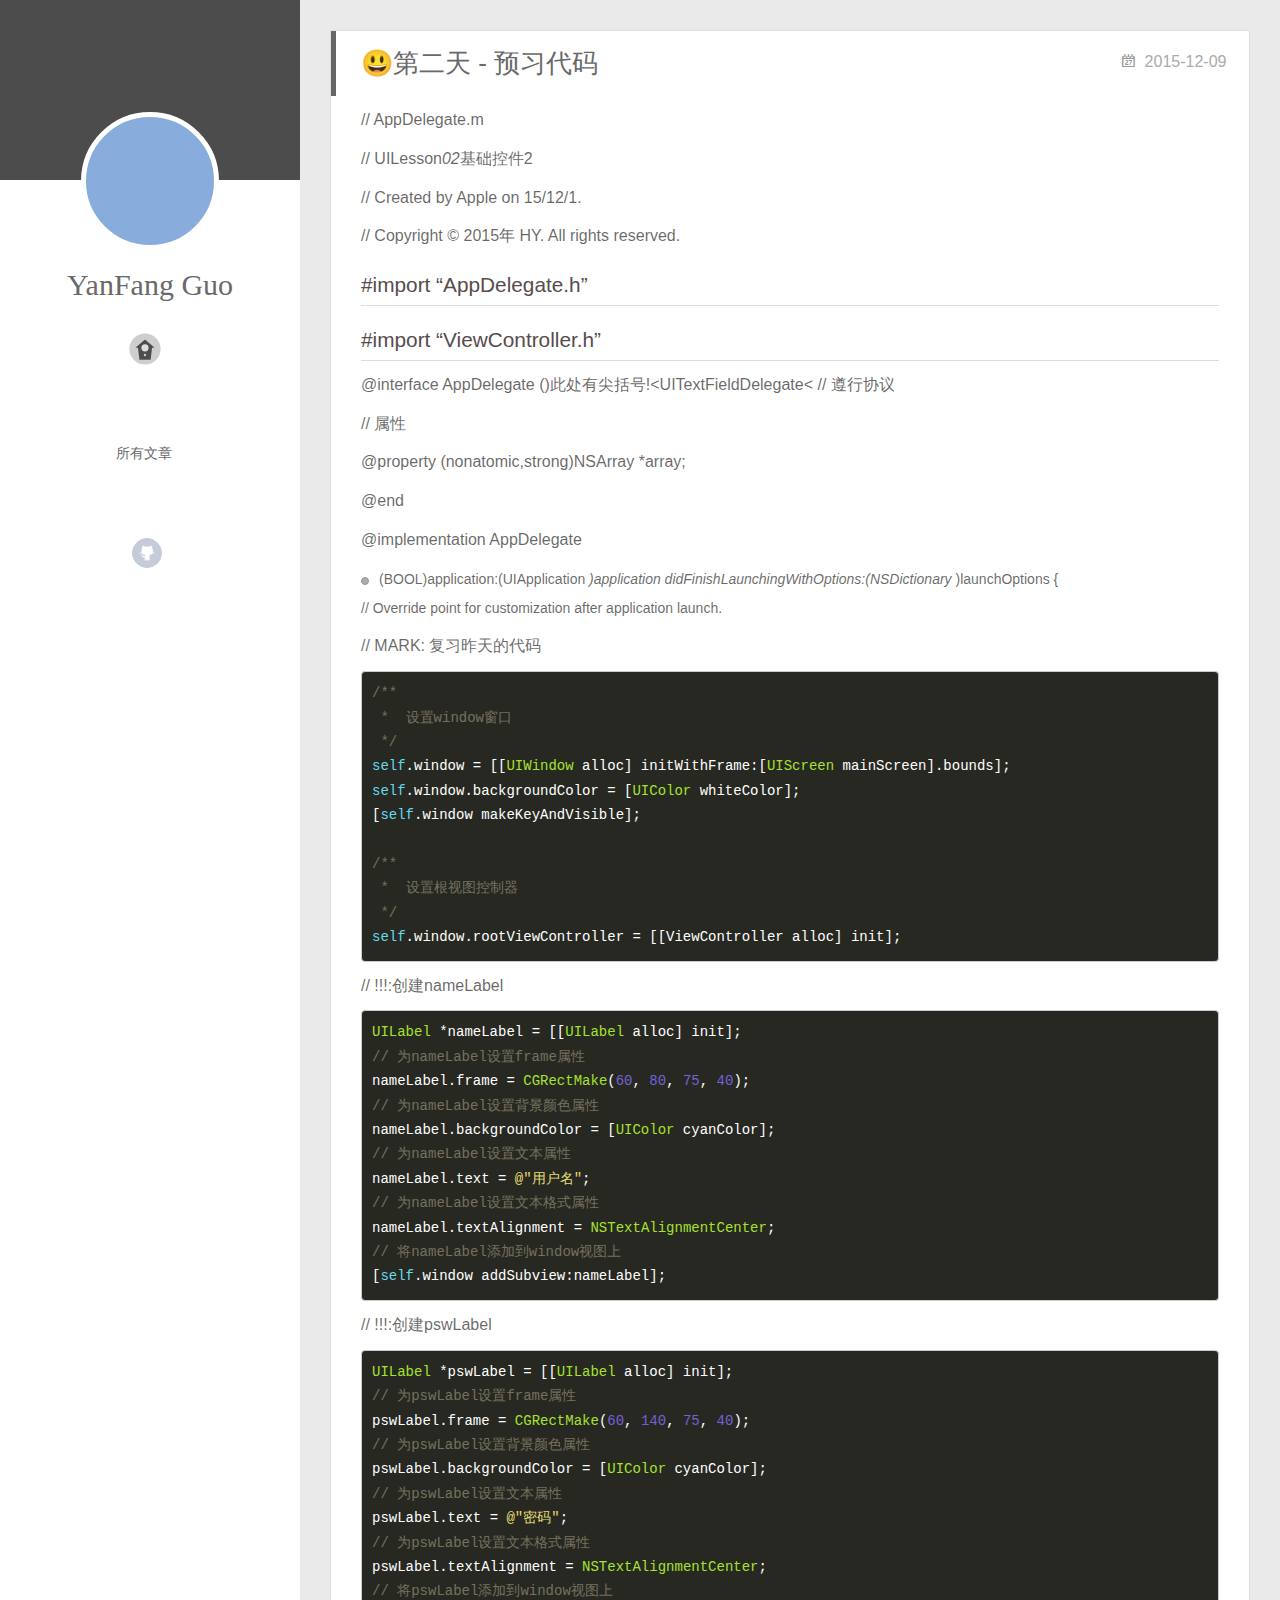
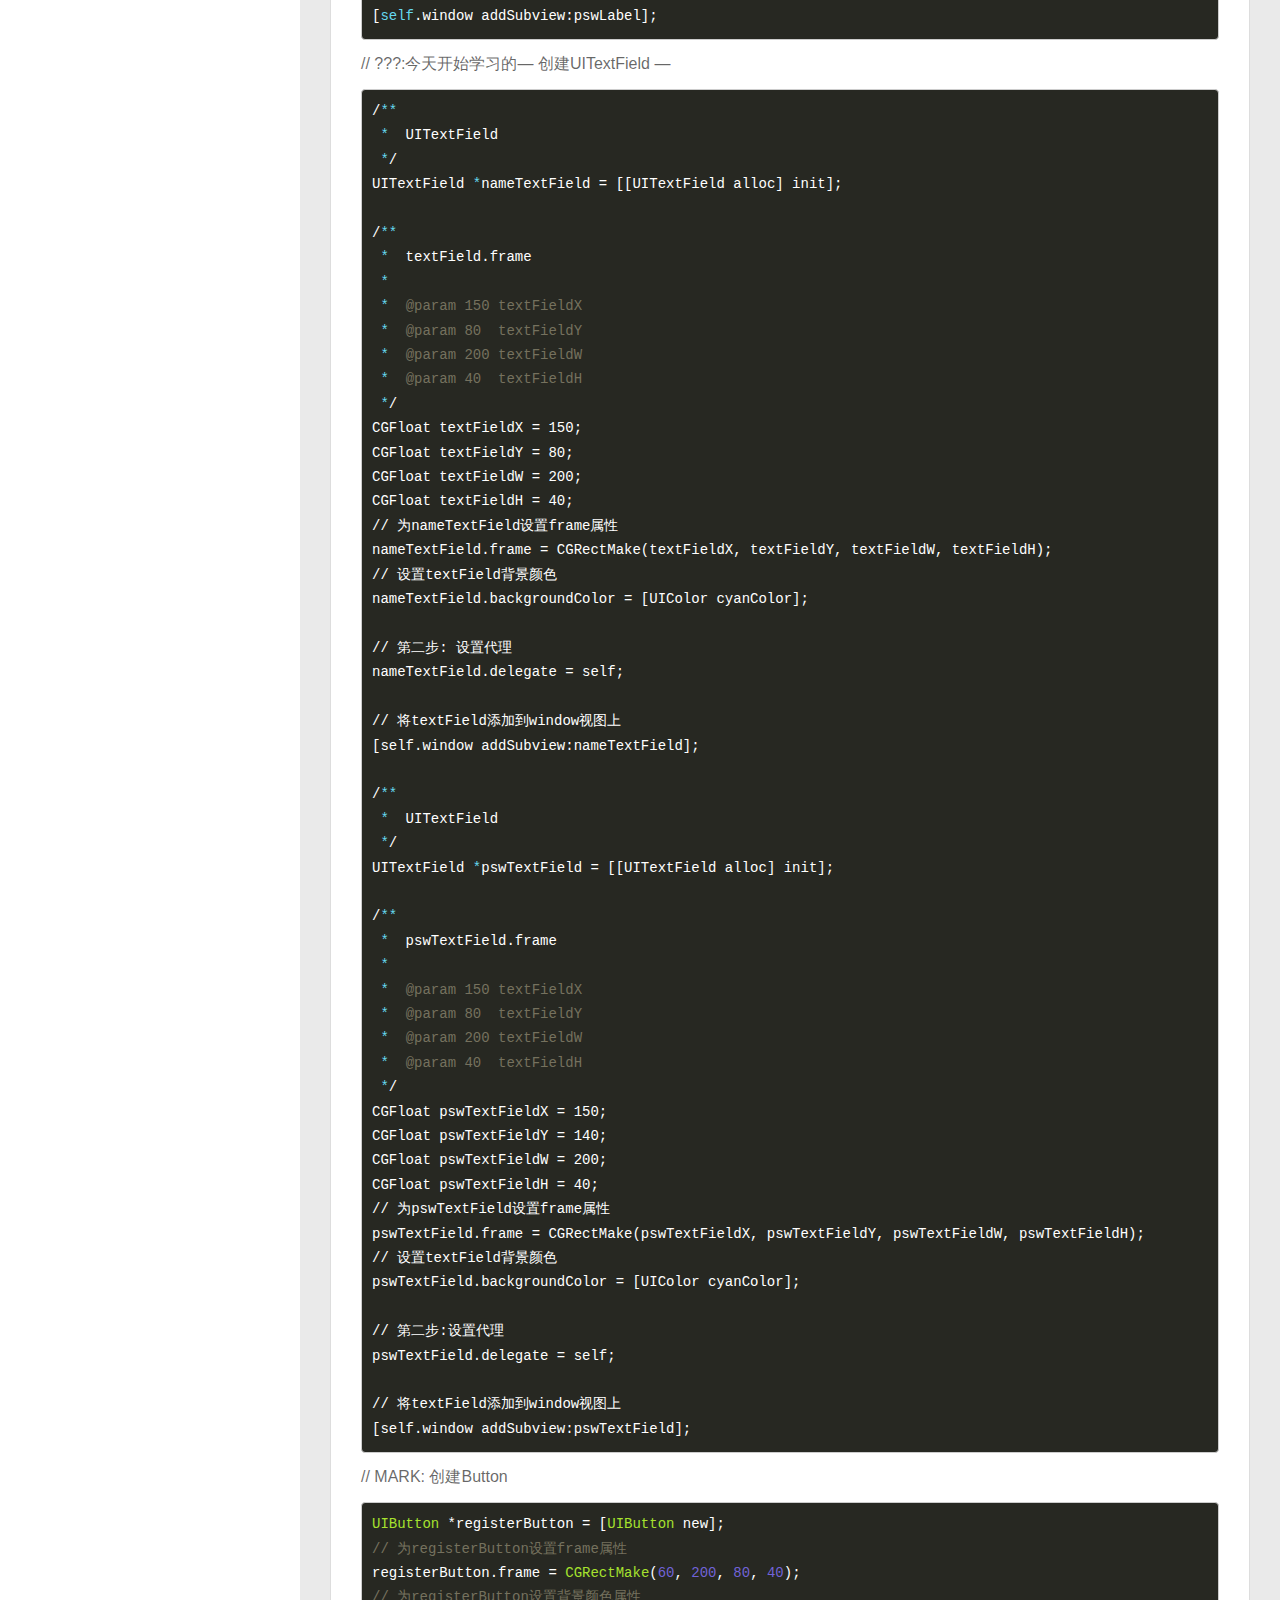
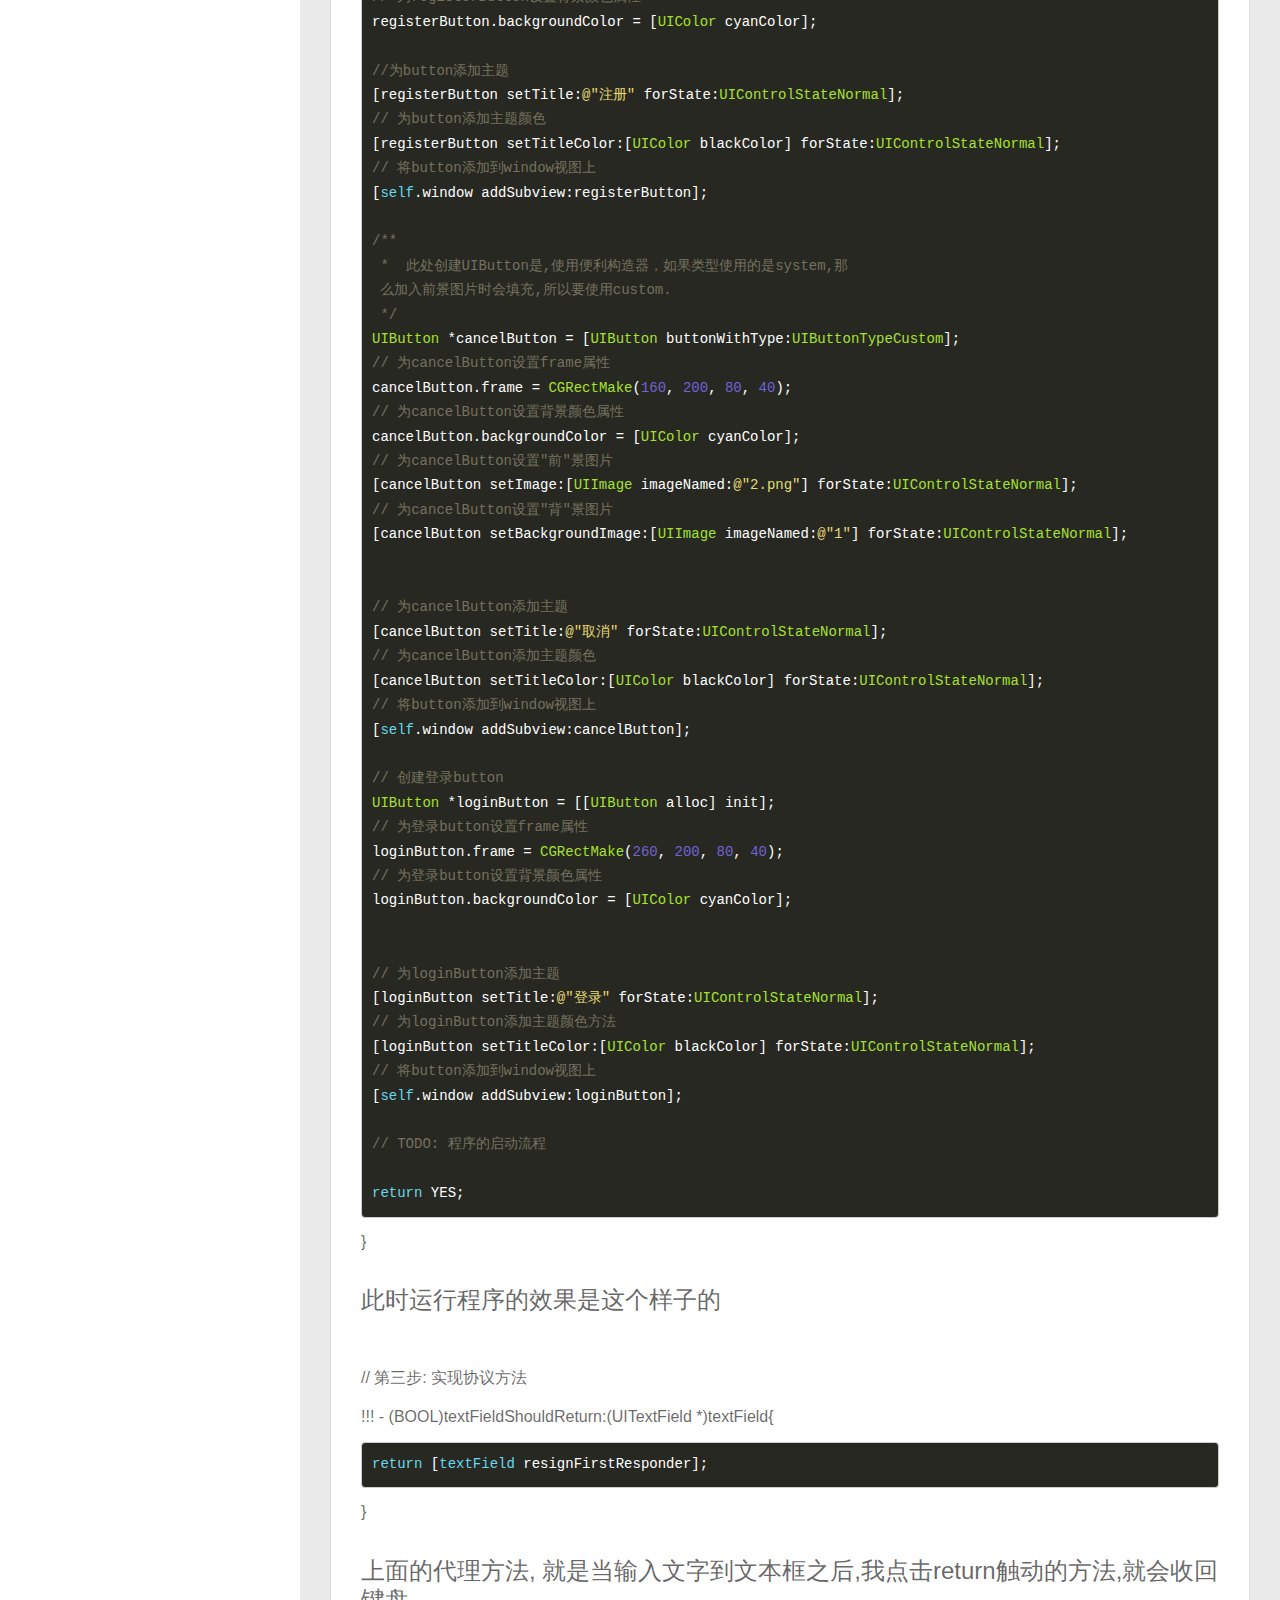
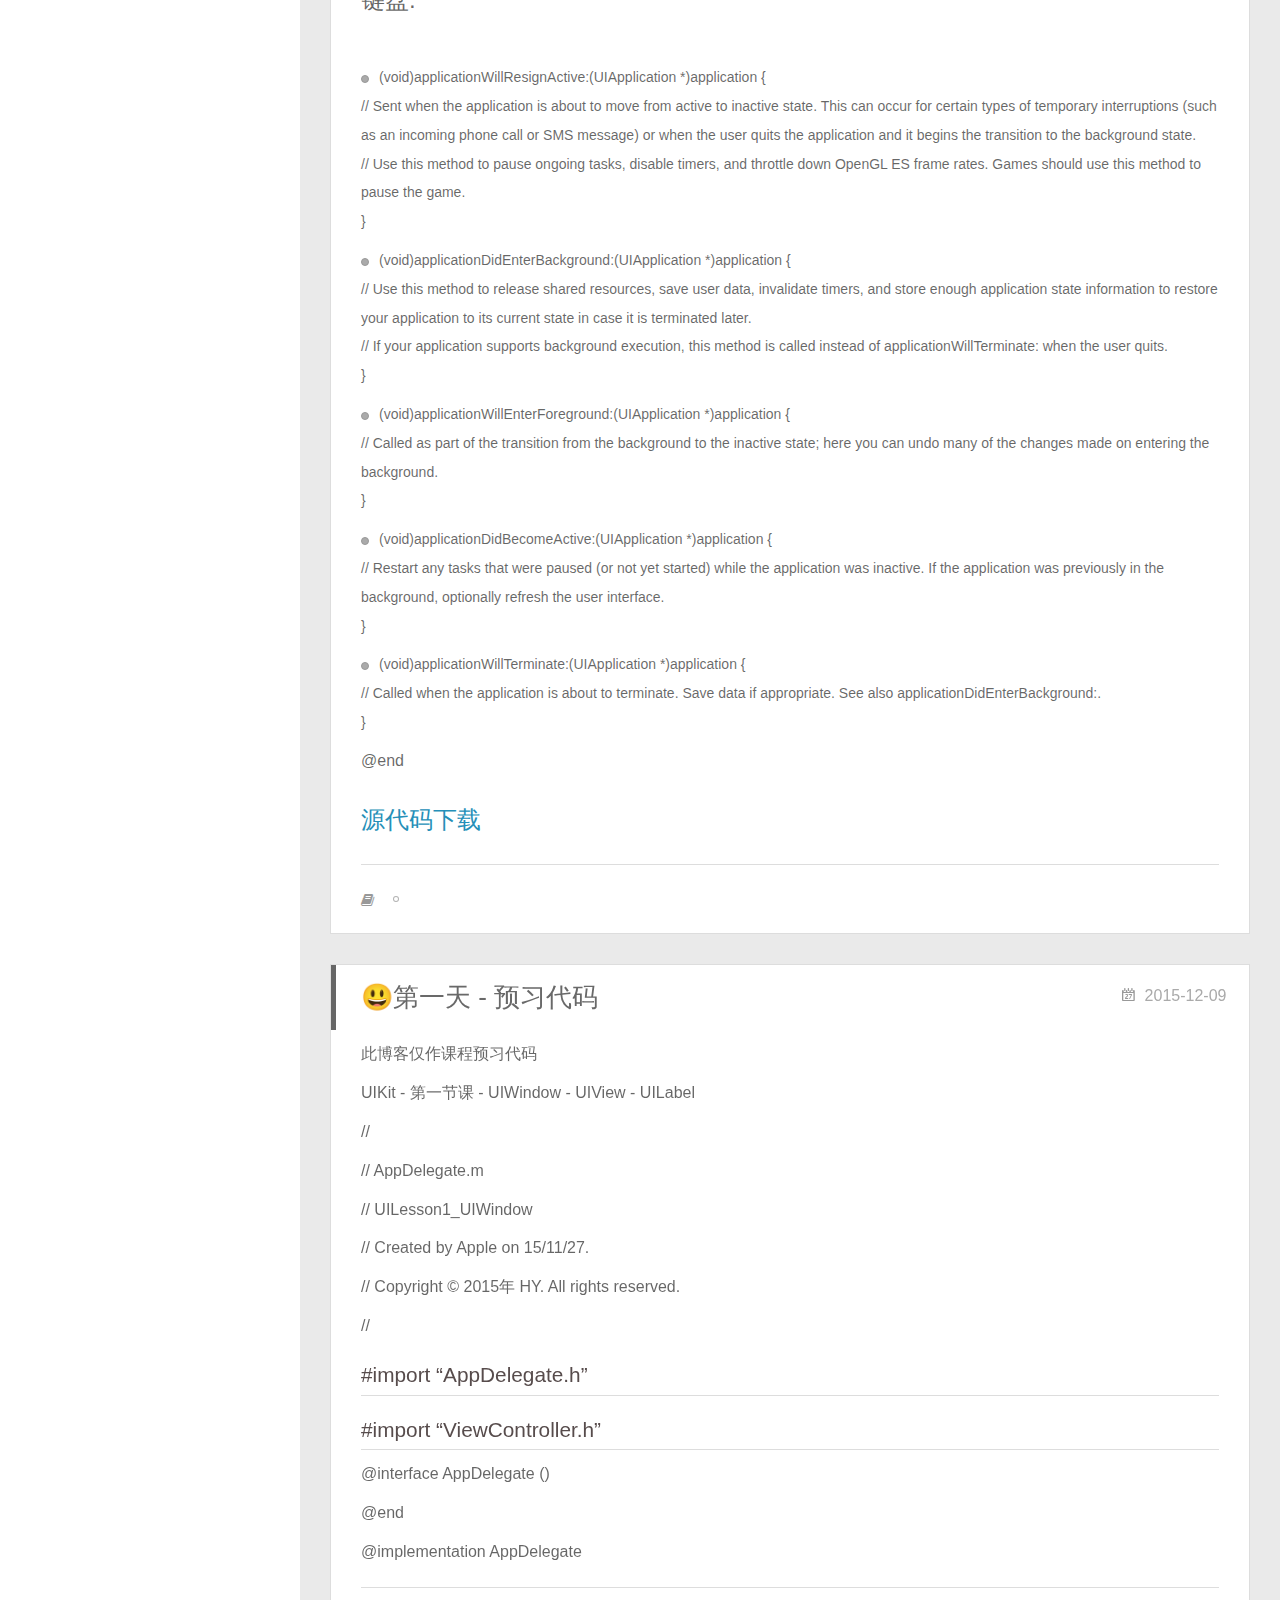
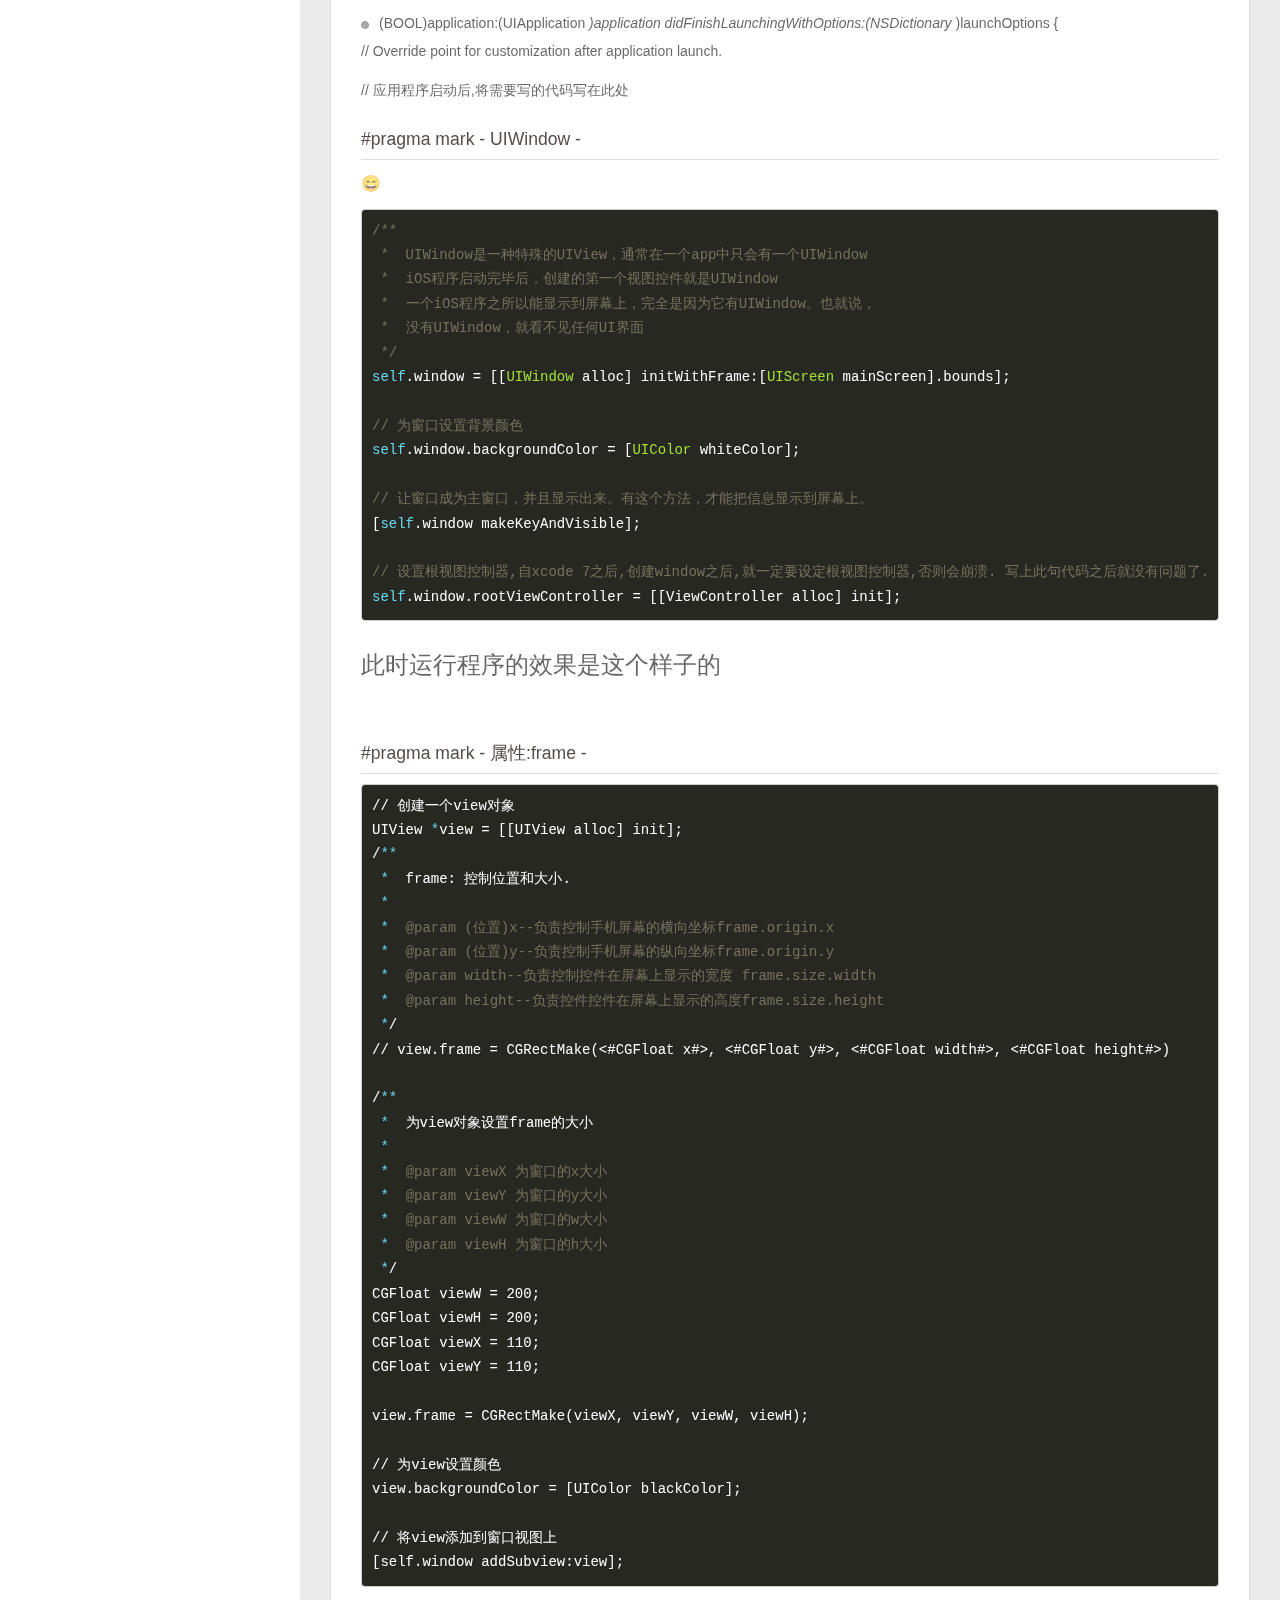
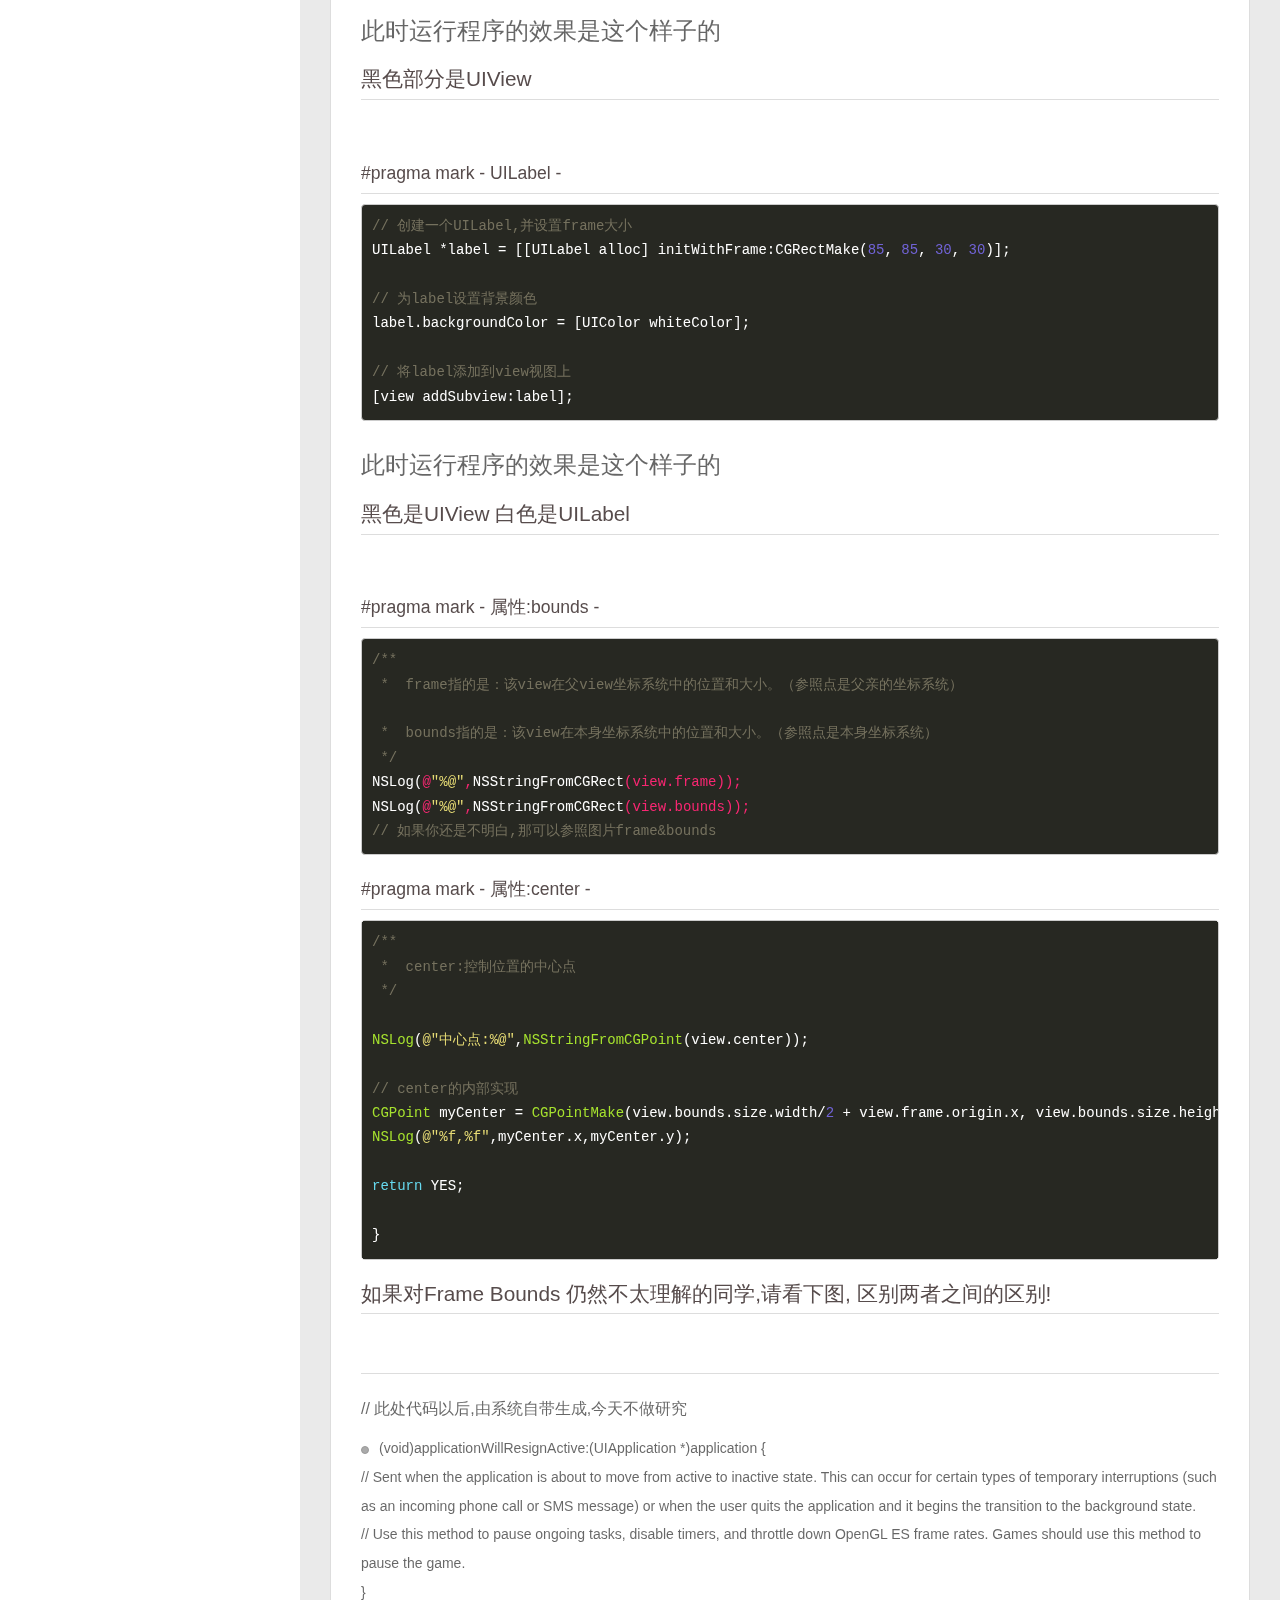
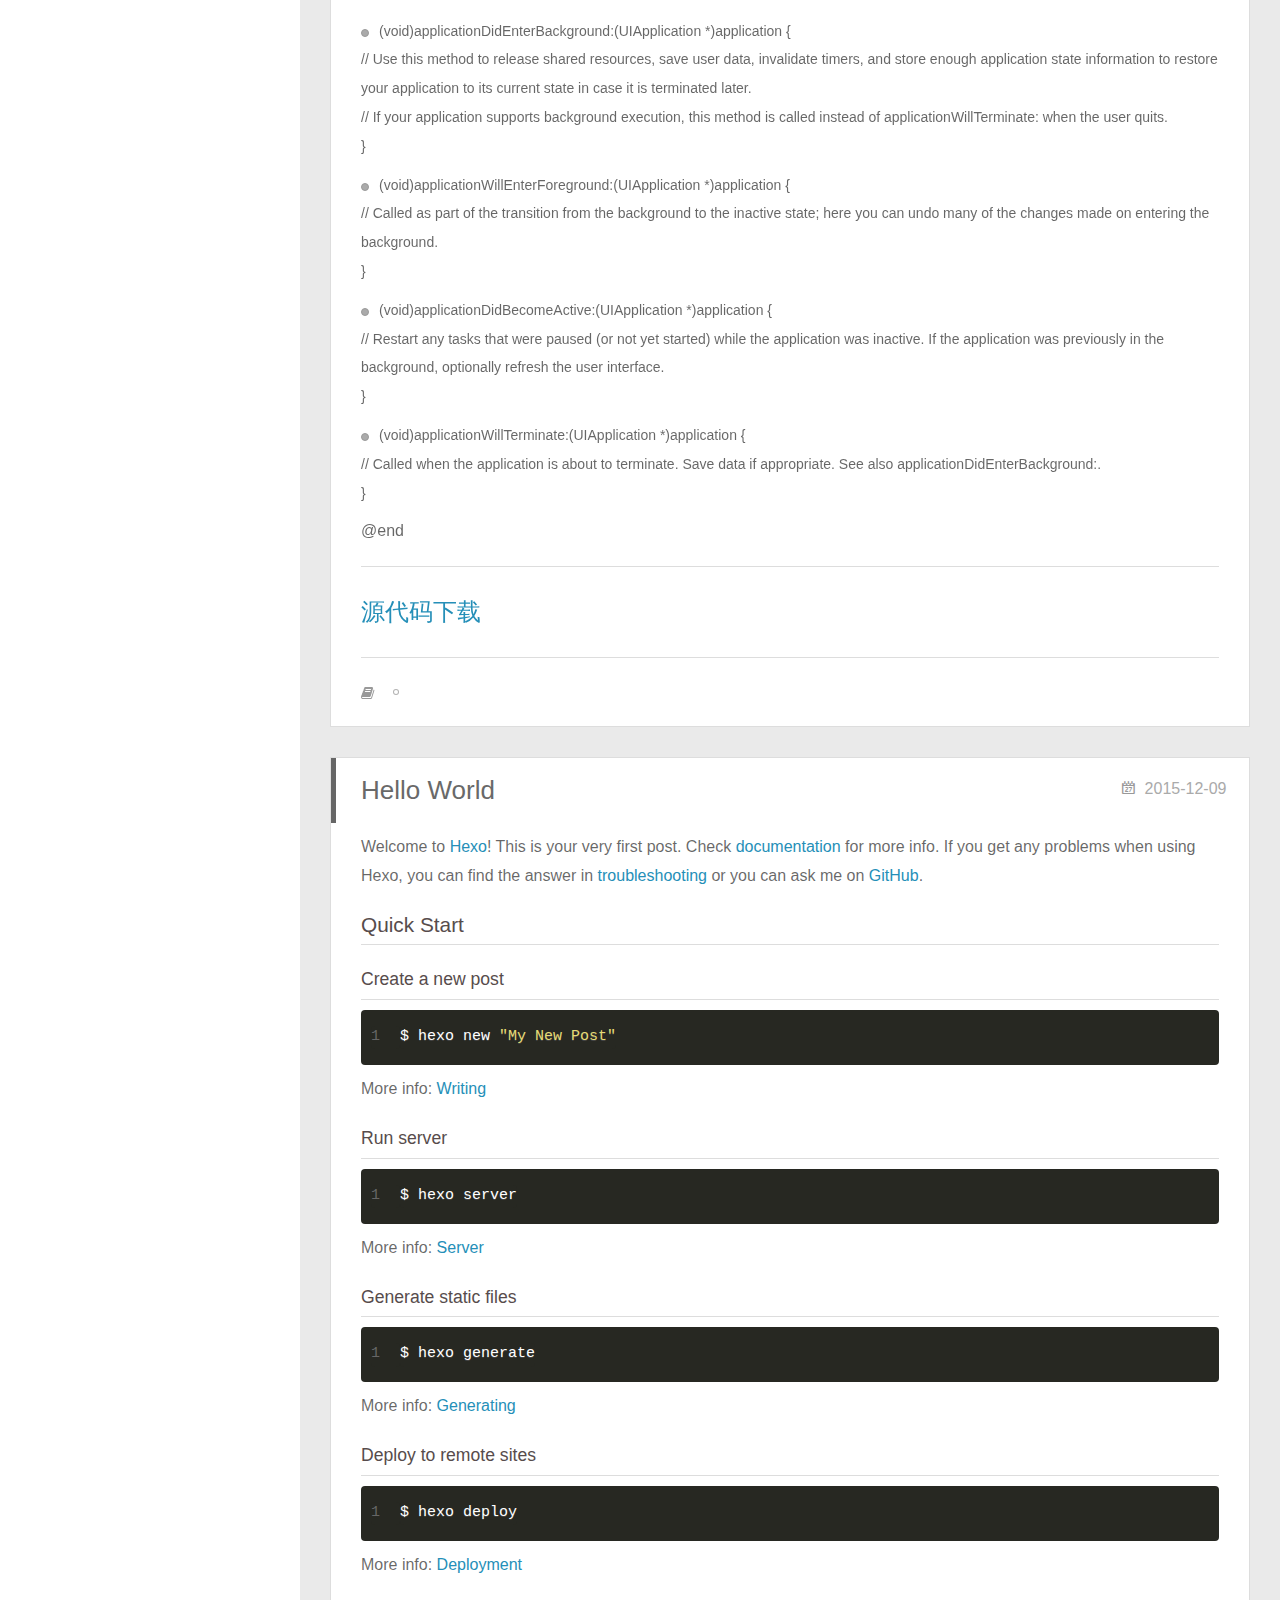
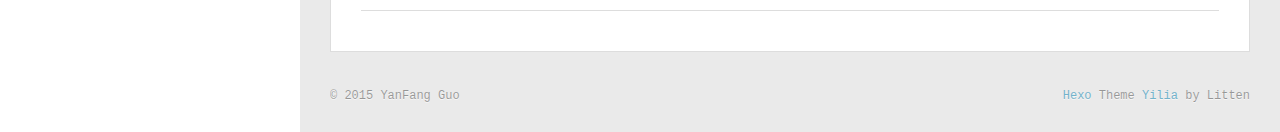
==== index.html @ f076530f "Site updated: 2015-12-09 14:45:29" ====
<!DOCTYPE html>
<html>
<head>
  <meta charset="utf-8">
  
  <title>芳芳的博客</title>
  <meta name="viewport" content="width=device-width, initial-scale=1, maximum-scale=1">
  <meta name="description">
<meta property="og:type" content="website">
<meta property="og:title" content="芳芳的博客">
<meta property="og:url" content="http://yoursite.com/index.html">
<meta property="og:site_name" content="芳芳的博客">
<meta property="og:description">
<meta name="twitter:card" content="summary">
<meta name="twitter:title" content="芳芳的博客">
<meta name="twitter:description">
  
    <link rel="alternative" href="/atom.xml" title="芳芳的博客" type="application/atom+xml">
  
  
    <link rel="icon" href="/favicon.png">
  
  <link rel="stylesheet" href="/css/style.css" type="text/css">
</head>
<body>
  <div id="container">
    <div class="left-col">
    <div class="overlay"></div>
<div class="intrude-less">
	<header id="header" class="inner">
		<a href="/" class="profilepic">
			
			<img lazy-src="http://ww2.sinaimg.cn/large/6ae34799gw1eymk0h035jj204g047wel.jpg" class="js-avatar">
			
		</a>

		<hgroup>
		  <h1 class="header-author"><a href="/">YanFang Guo</a></h1>
		</hgroup>

		

		
			<div class="switch-btn">
				<div class="icon">
					<div class="icon-ctn">
						<div class="icon-wrap icon-house" data-idx="0">
							<div class="birdhouse"></div>
							<div class="birdhouse_holes"></div>
						</div>
						<div class="icon-wrap icon-ribbon hide" data-idx="1">
							<div class="ribbon"></div>
						</div>
						
						<div class="icon-wrap icon-link hide" data-idx="2">
							<div class="loopback_l"></div>
							<div class="loopback_r"></div>
						</div>
						
						
						<div class="icon-wrap icon-me hide" data-idx="3">
							<div class="user"></div>
							<div class="shoulder"></div>
						</div>
						
					</div>
					
				</div>
				<div class="tips-box hide">
					<div class="tips-arrow"></div>
					<ul class="tips-inner">
						<li>菜单</li>
						<li>标签</li>
						
						<li>友情链接</li>
						
						
						<li>关于我</li>
						
					</ul>
				</div>
			</div>
		

		<div class="switch-area">
			<div class="switch-wrap">
				<section class="switch-part switch-part1">
					<nav class="header-menu">
						<ul>
						
							<li><a href="/archives">所有文章</a></li>
				        
						</ul>
					</nav>
					<nav class="header-nav">
						<div class="social">
							
								<a class="github" target="_blank" href="http://www.github.com" title="github">github</a>
					        
						</div>
					</nav>
				</section>
				
				
				<section class="switch-part switch-part2">
					<div class="widget tagcloud" id="js-tagcloud">
						
					</div>
				</section>
				
				
				
				<section class="switch-part switch-part3">
					<div id="js-friends">
					
			        </div>
				</section>
				

				
				
				<section class="switch-part switch-part4">
				
					<div id="js-aboutme">高瞻远瞩,脚踏实地.</div>
				</section>
				
			</div>
		</div>
	</header>				
</div>
    </div>
    <div class="mid-col">
      <nav id="mobile-nav">
  	<div class="overlay">
  		<div class="slider-trigger"></div>
  		<h1 class="header-author js-mobile-header hide">YanFang Guo</h1>
  	</div>
	<div class="intrude-less">
		<header id="header" class="inner">
			<div class="profilepic">
				<img lazy-src="http://ww2.sinaimg.cn/large/6ae34799gw1eymk0h035jj204g047wel.jpg" class="js-avatar">
			</div>
			<hgroup>
			  <h1 class="header-author">YanFang Guo</h1>
			</hgroup>
			
			<nav class="header-menu">
				<ul>
				
					<li><a href="/archives">所有文章</a></li>
		        
		        <div class="clearfix"></div>
				</ul>
			</nav>
			<nav class="header-nav">
				<div class="social">
					
						<a class="github" target="_blank" href="http://www.github.com" title="github">github</a>
			        
				</div>
			</nav>
		</header>				
	</div>
</nav>
      <div class="body-wrap">
  
    <article id="post-UILesson2" class="article article-type-post" itemscope itemprop="blogPost">
  
    <div class="article-meta">
      <a href="/2015/12/09/UILesson2/" class="article-date">
  	<time datetime="2015-12-09T01:58:31.000Z" itemprop="datePublished">2015-12-09</time>
</a>
    </div>
  
  <div class="article-inner">
    
      <input type="hidden" class="isFancy" />
    
    
      <header class="article-header">
        
  
    <h1 itemprop="name">
      <a class="article-title" href="/2015/12/09/UILesson2/">😃第二天 - 预习代码</a>
    </h1>
  

      </header>
      
    
    <div class="article-entry" itemprop="articleBody">
      
        <p>//  AppDelegate.m</p>
<p>//  UILesson<em>02</em>基础控件2</p>
<p>//  Created by Apple on 15/12/1.</p>
<p>//  Copyright © 2015年 HY. All rights reserved.</p>
<h2 id="#import_“AppDelegate-h”">#import “AppDelegate.h”</h2><h2 id="#import_“ViewController-h”">#import “ViewController.h”</h2><p>@interface AppDelegate ()此处有尖括号!&lt;UITextFieldDelegate&lt; // 遵行协议</p>
<p>// 属性</p>
<p>@property (nonatomic,strong)NSArray *array;</p>
<p>@end</p>
<p>@implementation AppDelegate</p>
<ul>
<li>(BOOL)application:(UIApplication <em>)application didFinishLaunchingWithOptions:(NSDictionary </em>)launchOptions {<br>  // Override point for customization after application launch.</li>
</ul>
<p>// MARK: 复习昨天的代码</p>
<pre><code><span class="comment">/**
 *  设置window窗口
 */</span>
<span class="keyword">self</span><span class="variable">.window</span> = [[<span class="built_in">UIWindow</span> alloc] initWithFrame:[<span class="built_in">UIScreen</span> mainScreen]<span class="variable">.bounds</span>];
<span class="keyword">self</span><span class="variable">.window</span><span class="variable">.backgroundColor</span> = [<span class="built_in">UIColor</span> whiteColor];
[<span class="keyword">self</span><span class="variable">.window</span> makeKeyAndVisible];

<span class="comment">/**
 *  设置根视图控制器
 */</span>
<span class="keyword">self</span><span class="variable">.window</span><span class="variable">.rootViewController</span> = [[ViewController alloc] init];
</code></pre><p>// !!!:创建nameLabel</p>
<pre><code><span class="built_in">UILabel</span> *nameLabel = [[<span class="built_in">UILabel</span> alloc] init];
<span class="comment">// 为nameLabel设置frame属性</span>
nameLabel<span class="variable">.frame</span> = <span class="built_in">CGRectMake</span>(<span class="number">60</span>, <span class="number">80</span>, <span class="number">75</span>, <span class="number">40</span>);
<span class="comment">// 为nameLabel设置背景颜色属性</span>
nameLabel<span class="variable">.backgroundColor</span> = [<span class="built_in">UIColor</span> cyanColor];
<span class="comment">// 为nameLabel设置文本属性</span>
nameLabel<span class="variable">.text</span> = <span class="string">@"用户名"</span>;
<span class="comment">// 为nameLabel设置文本格式属性</span>
nameLabel<span class="variable">.textAlignment</span> = <span class="built_in">NSTextAlignmentCenter</span>;
<span class="comment">// 将nameLabel添加到window视图上</span>
[<span class="keyword">self</span><span class="variable">.window</span> addSubview:nameLabel];
</code></pre><p>// !!!:创建pswLabel</p>
<pre><code><span class="built_in">UILabel</span> *pswLabel = [[<span class="built_in">UILabel</span> alloc] init];
<span class="comment">// 为pswLabel设置frame属性</span>
pswLabel<span class="variable">.frame</span> = <span class="built_in">CGRectMake</span>(<span class="number">60</span>, <span class="number">140</span>, <span class="number">75</span>, <span class="number">40</span>);
<span class="comment">// 为pswLabel设置背景颜色属性</span>
pswLabel<span class="variable">.backgroundColor</span> = [<span class="built_in">UIColor</span> cyanColor];
<span class="comment">// 为pswLabel设置文本属性</span>
pswLabel<span class="variable">.text</span> = <span class="string">@"密码"</span>;
<span class="comment">// 为pswLabel设置文本格式属性</span>
pswLabel<span class="variable">.textAlignment</span> = <span class="built_in">NSTextAlignmentCenter</span>;
<span class="comment">// 将pswLabel添加到window视图上</span>
[<span class="keyword">self</span><span class="variable">.window</span> addSubview:pswLabel];
</code></pre><p>// ???:今天开始学习的— 创建UITextField —</p>
<pre><code>/<span class="keyword">*</span><span class="keyword">*</span>
 <span class="keyword">*</span>  UITextField
 <span class="keyword">*</span>/
UITextField <span class="keyword">*</span>nameTextField = [[UITextField alloc] init];

/<span class="keyword">*</span><span class="keyword">*</span>
 <span class="keyword">*</span>  textField.frame
 <span class="keyword">*</span>
 <span class="keyword">*</span>  <span class="comment">@param 150 textFieldX</span>
 <span class="keyword">*</span>  <span class="comment">@param 80  textFieldY</span>
 <span class="keyword">*</span>  <span class="comment">@param 200 textFieldW</span>
 <span class="keyword">*</span>  <span class="comment">@param 40  textFieldH</span>
 <span class="keyword">*</span>/
CGFloat textFieldX = 150;
CGFloat textFieldY = 80;
CGFloat textFieldW = 200;
CGFloat textFieldH = 40;
// 为nameTextField设置frame属性
nameTextField.frame = CGRectMake(textFieldX, textFieldY, textFieldW, textFieldH);
// 设置textField背景颜色
nameTextField.backgroundColor = [UIColor cyanColor];

// 第二步: 设置代理
nameTextField.delegate = self;

// 将textField添加到window视图上
[self.window addSubview:nameTextField];

/<span class="keyword">*</span><span class="keyword">*</span>
 <span class="keyword">*</span>  UITextField
 <span class="keyword">*</span>/
UITextField <span class="keyword">*</span>pswTextField = [[UITextField alloc] init];

/<span class="keyword">*</span><span class="keyword">*</span>
 <span class="keyword">*</span>  pswTextField.frame
 <span class="keyword">*</span>
 <span class="keyword">*</span>  <span class="comment">@param 150 textFieldX</span>
 <span class="keyword">*</span>  <span class="comment">@param 80  textFieldY</span>
 <span class="keyword">*</span>  <span class="comment">@param 200 textFieldW</span>
 <span class="keyword">*</span>  <span class="comment">@param 40  textFieldH</span>
 <span class="keyword">*</span>/
CGFloat pswTextFieldX = 150;
CGFloat pswTextFieldY = 140;
CGFloat pswTextFieldW = 200;
CGFloat pswTextFieldH = 40;
// 为pswTextField设置frame属性
pswTextField.frame = CGRectMake(pswTextFieldX, pswTextFieldY, pswTextFieldW, pswTextFieldH);
// 设置textField背景颜色
pswTextField.backgroundColor = [UIColor cyanColor];

// 第二步:设置代理
pswTextField.delegate = self;

// 将textField添加到window视图上
[self.window addSubview:pswTextField];
</code></pre><p>// MARK: 创建Button</p>
<pre><code><span class="built_in">UIButton</span> *registerButton = [<span class="built_in">UIButton</span> new];
<span class="comment">// 为registerButton设置frame属性</span>
registerButton<span class="variable">.frame</span> = <span class="built_in">CGRectMake</span>(<span class="number">60</span>, <span class="number">200</span>, <span class="number">80</span>, <span class="number">40</span>);
<span class="comment">// 为registerButton设置背景颜色属性</span>
registerButton<span class="variable">.backgroundColor</span> = [<span class="built_in">UIColor</span> cyanColor];

<span class="comment">//为button添加主题</span>
[registerButton setTitle:<span class="string">@"注册"</span> forState:<span class="built_in">UIControlStateNormal</span>];
<span class="comment">// 为button添加主题颜色</span>
[registerButton setTitleColor:[<span class="built_in">UIColor</span> blackColor] forState:<span class="built_in">UIControlStateNormal</span>];
<span class="comment">// 将button添加到window视图上</span>
[<span class="keyword">self</span><span class="variable">.window</span> addSubview:registerButton];

<span class="comment">/**
 *  此处创建UIButton是,使用便利构造器，如果类型使用的是system,那
 么加入前景图片时会填充,所以要使用custom.
 */</span>
<span class="built_in">UIButton</span> *cancelButton = [<span class="built_in">UIButton</span> buttonWithType:<span class="built_in">UIButtonTypeCustom</span>];
<span class="comment">// 为cancelButton设置frame属性</span>
cancelButton<span class="variable">.frame</span> = <span class="built_in">CGRectMake</span>(<span class="number">160</span>, <span class="number">200</span>, <span class="number">80</span>, <span class="number">40</span>);
<span class="comment">// 为cancelButton设置背景颜色属性</span>
cancelButton<span class="variable">.backgroundColor</span> = [<span class="built_in">UIColor</span> cyanColor];
<span class="comment">// 为cancelButton设置"前"景图片</span>
[cancelButton setImage:[<span class="built_in">UIImage</span> imageNamed:<span class="string">@"2.png"</span>] forState:<span class="built_in">UIControlStateNormal</span>];
<span class="comment">// 为cancelButton设置"背"景图片</span>
[cancelButton setBackgroundImage:[<span class="built_in">UIImage</span> imageNamed:<span class="string">@"1"</span>] forState:<span class="built_in">UIControlStateNormal</span>];


<span class="comment">// 为cancelButton添加主题</span>
[cancelButton setTitle:<span class="string">@"取消"</span> forState:<span class="built_in">UIControlStateNormal</span>];
<span class="comment">// 为cancelButton添加主题颜色</span>
[cancelButton setTitleColor:[<span class="built_in">UIColor</span> blackColor] forState:<span class="built_in">UIControlStateNormal</span>];
<span class="comment">// 将button添加到window视图上</span>
[<span class="keyword">self</span><span class="variable">.window</span> addSubview:cancelButton];

<span class="comment">// 创建登录button</span>
<span class="built_in">UIButton</span> *loginButton = [[<span class="built_in">UIButton</span> alloc] init];
<span class="comment">// 为登录button设置frame属性</span>
loginButton<span class="variable">.frame</span> = <span class="built_in">CGRectMake</span>(<span class="number">260</span>, <span class="number">200</span>, <span class="number">80</span>, <span class="number">40</span>);
<span class="comment">// 为登录button设置背景颜色属性</span>
loginButton<span class="variable">.backgroundColor</span> = [<span class="built_in">UIColor</span> cyanColor];


<span class="comment">// 为loginButton添加主题</span>
[loginButton setTitle:<span class="string">@"登录"</span> forState:<span class="built_in">UIControlStateNormal</span>];
<span class="comment">// 为loginButton添加主题颜色方法</span>
[loginButton setTitleColor:[<span class="built_in">UIColor</span> blackColor] forState:<span class="built_in">UIControlStateNormal</span>];
<span class="comment">// 将button添加到window视图上</span>
[<span class="keyword">self</span><span class="variable">.window</span> addSubview:loginButton];

<span class="comment">// <span class="doctag">TODO:</span> 程序的启动流程</span>

<span class="keyword">return</span> <span class="literal">YES</span>;
</code></pre><p>}</p>
<h1 id="此时运行程序的效果是这个样子的">此时运行程序的效果是这个样子的</h1><p><img src="http://pfile.cn/kagktz" alt=""></p>
<p>// 第三步: 实现协议方法</p>
<p>!!! - (BOOL)textFieldShouldReturn:(UITextField *)textField{</p>
<pre><code><span class="keyword">return</span> [<span class="keyword">textField</span> resignFirstResponder];
</code></pre><p>}</p>
<h1 id="上面的代理方法,_就是当输入文字到文本框之后,我点击return触动的方法,就会收回键盘-">上面的代理方法, 就是当输入文字到文本框之后,我点击return触动的方法,就会收回键盘.</h1><p><img src="http://pfile.cn/5lj90t" alt=""></p>
<ul>
<li><p>(void)applicationWillResignActive:(UIApplication *)application {<br>  // Sent when the application is about to move from active to inactive state. This can occur for certain types of temporary interruptions (such as an incoming phone call or SMS message) or when the user quits the application and it begins the transition to the background state.<br>  // Use this method to pause ongoing tasks, disable timers, and throttle down OpenGL ES frame rates. Games should use this method to pause the game.<br>}</p>
</li>
<li><p>(void)applicationDidEnterBackground:(UIApplication *)application {<br>  // Use this method to release shared resources, save user data, invalidate timers, and store enough application state information to restore your application to its current state in case it is terminated later.<br>  // If your application supports background execution, this method is called instead of applicationWillTerminate: when the user quits.<br>}</p>
</li>
<li><p>(void)applicationWillEnterForeground:(UIApplication *)application {<br>  // Called as part of the transition from the background to the inactive state; here you can undo many of the changes made on entering the background.<br>}</p>
</li>
<li><p>(void)applicationDidBecomeActive:(UIApplication *)application {<br>  // Restart any tasks that were paused (or not yet started) while the application was inactive. If the application was previously in the background, optionally refresh the user interface.<br>}</p>
</li>
<li><p>(void)applicationWillTerminate:(UIApplication *)application {<br>  // Called when the application is about to terminate. Save data if appropriate. See also applicationDidEnterBackground:.<br>}</p>
</li>
</ul>
<p>@end</p>
<h1 id="源代码下载"><a href="/../sourceFile/Demo2/UILesson2.zip">源代码下载</a></h1>
      
    </div>
    
    <div class="article-info article-info-index">
      
      
      
	<div class="article-category tagcloud">
	<a class="article-category-link" href="/categories/［UILesson2］/">［UILesson2］</a>
	</div>


      
      <div class="clearfix"></div>
    </div>
    
  </div>
  
</article>







  
    <article id="post-UILesson1" class="article article-type-post" itemscope itemprop="blogPost">
  
    <div class="article-meta">
      <a href="/2015/12/09/UILesson1/" class="article-date">
  	<time datetime="2015-12-09T01:58:31.000Z" itemprop="datePublished">2015-12-09</time>
</a>
    </div>
  
  <div class="article-inner">
    
      <input type="hidden" class="isFancy" />
    
    
      <header class="article-header">
        
  
    <h1 itemprop="name">
      <a class="article-title" href="/2015/12/09/UILesson1/">😃第一天 - 预习代码</a>
    </h1>
  

      </header>
      
    
    <div class="article-entry" itemprop="articleBody">
      
        <p>此博客仅作课程预习代码</p>
<p>UIKit - 第一节课 - UIWindow - UIView - UILabel</p>
<p>//</p>
<p>//  AppDelegate.m</p>
<p>//  UILesson1_UIWindow</p>
<p>//  Created by Apple on 15/11/27.</p>
<p>//  Copyright © 2015年 HY. All rights reserved.</p>
<p>//</p>
<h2 id="#import_“AppDelegate-h”">#import “AppDelegate.h”</h2><h2 id="#import_“ViewController-h”">#import “ViewController.h”</h2><p>@interface AppDelegate ()</p>
<p>@end</p>
<p>@implementation AppDelegate</p>
<hr>
<ul>
<li><p>(BOOL)application:(UIApplication <em>)application didFinishLaunchingWithOptions:(NSDictionary </em>)launchOptions {<br>  // Override point for customization after application launch.</p>
<p>  // 应用程序启动后,将需要写的代码写在此处</p>
</li>
</ul>
<h3 id="#pragma_mark_-_UIWindow_-">#pragma mark - UIWindow -</h3><p>😄</p>
<pre><code><span class="comment">/**
 *  UIWindow是一种特殊的UIView，通常在一个app中只会有一个UIWindow
 *  iOS程序启动完毕后，创建的第一个视图控件就是UIWindow
 *  一个iOS程序之所以能显示到屏幕上，完全是因为它有UIWindow。也就说，
 *  没有UIWindow，就看不见任何UI界面
 */</span>
<span class="keyword">self</span><span class="variable">.window</span> = [[<span class="built_in">UIWindow</span> alloc] initWithFrame:[<span class="built_in">UIScreen</span> mainScreen]<span class="variable">.bounds</span>];

<span class="comment">// 为窗口设置背景颜色</span>
<span class="keyword">self</span><span class="variable">.window</span><span class="variable">.backgroundColor</span> = [<span class="built_in">UIColor</span> whiteColor];

<span class="comment">// 让窗口成为主窗口，并且显示出来。有这个方法，才能把信息显示到屏幕上。</span>
[<span class="keyword">self</span><span class="variable">.window</span> makeKeyAndVisible];

<span class="comment">// 设置根视图控制器,自xcode 7之后,创建window之后,就一定要设定根视图控制器,否则会崩溃. 写上此句代码之后就没有问题了.</span>
<span class="keyword">self</span><span class="variable">.window</span><span class="variable">.rootViewController</span> = [[ViewController alloc] init];
</code></pre><h1 id="此时运行程序的效果是这个样子的">此时运行程序的效果是这个样子的</h1><p>  <img src="http://pfile.cn/oh2v6d" alt="">  </p>
<h3 id="#pragma_mark_-_属性:frame_-">#pragma mark - 属性:frame -</h3><pre><code>// 创建一个view对象
UIView <span class="keyword">*</span>view = [[UIView alloc] init];
/<span class="keyword">*</span><span class="keyword">*</span>
 <span class="keyword">*</span>  frame: 控制位置和大小.
 <span class="keyword">*</span>
 <span class="keyword">*</span>  <span class="comment">@param (位置)x--负责控制手机屏幕的横向坐标frame.origin.x</span>
 <span class="keyword">*</span>  <span class="comment">@param (位置)y--负责控制手机屏幕的纵向坐标frame.origin.y</span>
 <span class="keyword">*</span>  <span class="comment">@param width--负责控制控件在屏幕上显示的宽度 frame.size.width</span>
 <span class="keyword">*</span>  <span class="comment">@param height--负责控件控件在屏幕上显示的高度frame.size.height</span>
 <span class="keyword">*</span>/
// view.frame = CGRectMake(<span class="variable">&lt;#CGFloat x#&gt;</span>, <span class="variable">&lt;#CGFloat y#&gt;</span>, <span class="variable">&lt;#CGFloat width#&gt;</span>, <span class="variable">&lt;#CGFloat height#&gt;</span>)

/<span class="keyword">*</span><span class="keyword">*</span>
 <span class="keyword">*</span>  为view对象设置frame的大小
 <span class="keyword">*</span>
 <span class="keyword">*</span>  <span class="comment">@param viewX 为窗口的x大小</span>
 <span class="keyword">*</span>  <span class="comment">@param viewY 为窗口的y大小</span>
 <span class="keyword">*</span>  <span class="comment">@param viewW 为窗口的w大小</span>
 <span class="keyword">*</span>  <span class="comment">@param viewH 为窗口的h大小</span>
 <span class="keyword">*</span>/
CGFloat viewW = 200;
CGFloat viewH = 200;
CGFloat viewX = 110;
CGFloat viewY = 110;

view.frame = CGRectMake(viewX, viewY, viewW, viewH);

// 为view设置颜色
view.backgroundColor = [UIColor blackColor];

// 将view添加到窗口视图上
[self.window addSubview:view];
</code></pre><h1 id="此时运行程序的效果是这个样子的-1">此时运行程序的效果是这个样子的</h1><h2 id="黑色部分是UIView">黑色部分是UIView</h2><p>  <img src="http://pfile.cn/z5ov7v" alt="">  </p>
<h3 id="#pragma_mark_-_UILabel_-">#pragma mark - UILabel -</h3><pre><code><span class="comment">// 创建一个UILabel,并设置frame大小</span>
UILabel *label = [[UILabel alloc] initWithFrame:CGRectMake(<span class="number">85</span>, <span class="number">85</span>, <span class="number">30</span>, <span class="number">30</span>)];

<span class="comment">// 为label设置背景颜色</span>
label.backgroundColor = [UIColor whiteColor];

<span class="comment">// 将label添加到view视图上</span>
[view addSubview:label];
</code></pre><h1 id="此时运行程序的效果是这个样子的-2">此时运行程序的效果是这个样子的</h1><h2 id="黑色是UIView_白色是UILabel">黑色是UIView   白色是UILabel</h2><p>  <img src="http://pfile.cn/dx400y" alt=""></p>
<h3 id="#pragma_mark_-_属性:bounds_-">#pragma mark - 属性:bounds -</h3><pre><code><span class="comment">/**
 *  frame指的是：该view在父view坐标系统中的位置和大小。（参照点是父亲的坐标系统）

 *  bounds指的是：该view在本身坐标系统中的位置和大小。（参照点是本身坐标系统）
 */</span>
<span class="function">NSLog</span>(<span class="at_rule">@<span class="string">"%@"</span>,<span class="function">NSStringFromCGRect</span>(view.frame));</span>
<span class="function">NSLog</span>(<span class="at_rule">@<span class="string">"%@"</span>,<span class="function">NSStringFromCGRect</span>(view.bounds));</span>
<span class="comment">// 如果你还是不明白,那可以参照图片frame&amp;bounds</span>
</code></pre><h3 id="#pragma_mark_-_属性:center_-">#pragma mark - 属性:center -</h3><pre><code><span class="comment">/**
 *  center:控制位置的中心点
 */</span>

<span class="built_in">NSLog</span>(<span class="string">@"中心点:%@"</span>,<span class="built_in">NSStringFromCGPoint</span>(view<span class="variable">.center</span>));

<span class="comment">// center的内部实现</span>
<span class="built_in">CGPoint</span> myCenter = <span class="built_in">CGPointMake</span>(view<span class="variable">.bounds</span><span class="variable">.size</span><span class="variable">.width</span>/<span class="number">2</span> + view<span class="variable">.frame</span><span class="variable">.origin</span><span class="variable">.x</span>, view<span class="variable">.bounds</span><span class="variable">.size</span><span class="variable">.height</span> / <span class="number">2</span> + view<span class="variable">.frame</span><span class="variable">.origin</span><span class="variable">.y</span>);
<span class="built_in">NSLog</span>(<span class="string">@"%f,%f"</span>,myCenter<span class="variable">.x</span>,myCenter<span class="variable">.y</span>);

<span class="keyword">return</span> <span class="literal">YES</span>;

}
</code></pre><h2 id="如果对Frame_Bounds_仍然不太理解的同学,请看下图,_区别两者之间的区别!">如果对Frame Bounds 仍然不太理解的同学,请看下图, 区别两者之间的区别!</h2><p><img src="http://pfile.cn/jwnl7l" alt=""> </p>
<hr>
<p> // 此处代码以后,由系统自带生成,今天不做研究</p>
<ul>
<li><p>(void)applicationWillResignActive:(UIApplication *)application {<br>  // Sent when the application is about to move from active to inactive state. This can occur for certain types of temporary interruptions (such as an incoming phone call or SMS message) or when the user quits the application and it begins the transition to the background state.<br>  // Use this method to pause ongoing tasks, disable timers, and throttle down OpenGL ES frame rates. Games should use this method to pause the game.<br>}</p>
</li>
<li><p>(void)applicationDidEnterBackground:(UIApplication *)application {<br>  // Use this method to release shared resources, save user data, invalidate timers, and store enough application state information to restore your application to its current state in case it is terminated later.<br>  // If your application supports background execution, this method is called instead of applicationWillTerminate: when the user quits.<br>}</p>
</li>
<li><p>(void)applicationWillEnterForeground:(UIApplication *)application {<br>  // Called as part of the transition from the background to the inactive state; here you can undo many of the changes made on entering the background.<br>}</p>
</li>
<li><p>(void)applicationDidBecomeActive:(UIApplication *)application {<br>  // Restart any tasks that were paused (or not yet started) while the application was inactive. If the application was previously in the background, optionally refresh the user interface.<br>}</p>
</li>
<li><p>(void)applicationWillTerminate:(UIApplication *)application {<br>  // Called when the application is about to terminate. Save data if appropriate. See also applicationDidEnterBackground:.<br>}</p>
</li>
</ul>
<p>@end</p>
<hr>
<h1 id="源代码下载"><a href="/../sourceFile/Demo1/UILesson1_UIWindow.zip">源代码下载</a></h1>
      
    </div>
    
    <div class="article-info article-info-index">
      
      
      
	<div class="article-category tagcloud">
	<a class="article-category-link" href="/categories/［UILesson1］/">［UILesson1］</a>
	</div>


      
      <div class="clearfix"></div>
    </div>
    
  </div>
  
</article>







  
    <article id="post-hello-world" class="article article-type-post" itemscope itemprop="blogPost">
  
    <div class="article-meta">
      <a href="/2015/12/09/hello-world/" class="article-date">
  	<time datetime="2015-12-09T01:48:30.000Z" itemprop="datePublished">2015-12-09</time>
</a>
    </div>
  
  <div class="article-inner">
    
      <input type="hidden" class="isFancy" />
    
    
      <header class="article-header">
        
  
    <h1 itemprop="name">
      <a class="article-title" href="/2015/12/09/hello-world/">Hello World</a>
    </h1>
  

      </header>
      
    
    <div class="article-entry" itemprop="articleBody">
      
        <p>Welcome to <a href="http://hexo.io/" target="_blank" rel="external">Hexo</a>! This is your very first post. Check <a href="http://hexo.io/docs/" target="_blank" rel="external">documentation</a> for more info. If you get any problems when using Hexo, you can find the answer in <a href="http://hexo.io/docs/troubleshooting.html" target="_blank" rel="external">troubleshooting</a> or you can ask me on <a href="https://github.com/hexojs/hexo/issues" target="_blank" rel="external">GitHub</a>.</p>
<h2 id="Quick_Start">Quick Start</h2><h3 id="Create_a_new_post">Create a new post</h3><figure class="highlight bash"><table><tr><td class="gutter"><pre><span class="line">1</span><br></pre></td><td class="code"><pre><span class="line">$ hexo new <span class="string">"My New Post"</span></span><br></pre></td></tr></table></figure>
<p>More info: <a href="http://hexo.io/docs/writing.html" target="_blank" rel="external">Writing</a></p>
<h3 id="Run_server">Run server</h3><figure class="highlight bash"><table><tr><td class="gutter"><pre><span class="line">1</span><br></pre></td><td class="code"><pre><span class="line">$ hexo server</span><br></pre></td></tr></table></figure>
<p>More info: <a href="http://hexo.io/docs/server.html" target="_blank" rel="external">Server</a></p>
<h3 id="Generate_static_files">Generate static files</h3><figure class="highlight bash"><table><tr><td class="gutter"><pre><span class="line">1</span><br></pre></td><td class="code"><pre><span class="line">$ hexo generate</span><br></pre></td></tr></table></figure>
<p>More info: <a href="http://hexo.io/docs/generating.html" target="_blank" rel="external">Generating</a></p>
<h3 id="Deploy_to_remote_sites">Deploy to remote sites</h3><figure class="highlight bash"><table><tr><td class="gutter"><pre><span class="line">1</span><br></pre></td><td class="code"><pre><span class="line">$ hexo deploy</span><br></pre></td></tr></table></figure>
<p>More info: <a href="http://hexo.io/docs/deployment.html" target="_blank" rel="external">Deployment</a></p>

      
    </div>
    
    <div class="article-info article-info-index">
      
      
      

      
      <div class="clearfix"></div>
    </div>
    
  </div>
  
</article>







  
  
</div>
      <footer id="footer">
  <div class="outer">
    <div id="footer-info">
    	<div class="footer-left">
    		&copy; 2015 YanFang Guo
    	</div>
      	<div class="footer-right">
      		<a href="http://hexo.io/" target="_blank">Hexo</a>  Theme <a href="https://github.com/litten/hexo-theme-yilia" target="_blank">Yilia</a> by Litten
      	</div>
    </div>
  </div>
</footer>
    </div>
    
  <link rel="stylesheet" href="/fancybox/jquery.fancybox.css" type="text/css">


<script>
	var yiliaConfig = {
		fancybox: true,
		mathjax: true,
		animate: true,
		isHome: true,
		isPost: false,
		isArchive: false,
		isTag: false,
		isCategory: false,
		open_in_new: true
	}
</script>
<script src="http://7.url.cn/edu/jslib/comb/require-2.1.6,jquery-1.9.1.min.js" type="text/javascript"></script>
<script src="/js/main.js" type="text/javascript"></script>






<script type="text/x-mathjax-config">
MathJax.Hub.Config({
    tex2jax: {
        inlineMath: [ ['$','$'], ["\\(","\\)"]  ],
        processEscapes: true,
        skipTags: ['script', 'noscript', 'style', 'textarea', 'pre', 'code']
    }
});

MathJax.Hub.Queue(function() {
    var all = MathJax.Hub.getAllJax(), i;
    for(i=0; i < all.length; i += 1) {
        all[i].SourceElement().parentNode.className += ' has-jax';                 
    }       
});
</script>

<script type="text/javascript" src="http://cdn.mathjax.org/mathjax/latest/MathJax.js?config=TeX-AMS-MML_HTMLorMML">
</script>


  </div>
</body>
</html>
---- css/style.css ----
body {
  width: 100%;
}
body:before,
body:after {
  content: "";
  display: table;
}
body:after {
  clear: both;
}
@font-face {
  font-family: 'FontAwesome';
  src: url("fonts/fontawesome-webfont.eot");
  src: url("fonts/fontawesome-webfont.eot?#iefix") format("embedded-opentype"), url("fonts/fontawesome-webfont.woff") format("woff"), url("fonts/fontawesome-webfont.ttf") format("truetype"), url("fonts/fontawesome-webfont.svgz#FontAwesomeRegular") format("svg"), url("fonts/fontawesome-webfont.svg#FontAwesomeRegular") format("svg");
  font-weight: normal;
  font-style: normal;
}
html,
body,
div,
span,
applet,
object,
iframe,
h1,
h2,
h3,
h4,
h5,
h6,
p,
blockquote,
pre,
a,
abbr,
acronym,
address,
big,
cite,
code,
del,
dfn,
em,
img,
ins,
kbd,
q,
s,
samp,
small,
strike,
strong,
sub,
sup,
tt,
var,
dl,
dt,
dd,
ol,
ul,
li,
fieldset,
form,
label,
legend,
table,
caption,
tbody,
tfoot,
thead,
tr,
th,
td {
  margin: 0;
  padding: 0;
  border: 0;
  outline: 0;
  font-weight: inherit;
  font-style: inherit;
  font-family: inherit;
  font-size: 100%;
  vertical-align: baseline;
}
body {
  line-height: 1;
  color: #000;
  background: #fff;
}
ol,
ul {
  list-style: none;
}
table {
  border-collapse: separate;
  border-spacing: 0;
  vertical-align: middle;
}
caption,
th,
td {
  text-align: left;
  font-weight: normal;
  vertical-align: middle;
}
a img {
  border: none;
}
ol {
  list-style: decimal;
  padding-left: 20px;
}
ul {
  list-style: none;
}
input,
button {
  margin: 0;
  padding: 0;
}
input::-moz-focus-inner,
button::-moz-focus-inner {
  border: 0;
  padding: 0;
}
@font-face {
  font-family: FontAwesome;
  font-style: normal;
  font-weight: normal;
  src: url("fonts/fontawesome-webfont.eot?v=#4.0.3");
  src: url("fonts/fontawesome-webfont.eot?#iefix&v=#4.0.3") format("embedded-opentype"), url("fonts/fontawesome-webfont.woff?v=#4.0.3") format("woff"), url("fonts/fontawesome-webfont.ttf?v=#4.0.3") format("truetype"), url("fonts/fontawesome-webfont.svg#fontawesomeregular?v=#4.0.3") format("svg");
}
html,
body,
#container {
  height: 100%;
}
body {
  font-family: "微软雅黑", "HelveticaNeue-Light", "Helvetica Neue Light", "Helvetica Neue", Helvetica, Arial, sans-serif;
  font-size: 16px;
  background: #fff;
  color: rgba(0,0,0,0.6);
  -webkit-overflow-scrolling: touch;
}
h1,
h2,
h3 {
  display: block;
}
h1 {
  font-size: 1.5em;
}
h2 {
  font-size: 1.3em;
}
h3 {
  font-size: 1.1em;
}
h4,
h5,
h6 {
  font-size: 1em;
}
a {
  text-decoration: none;
  outline-width: 0;
  color: #258fb8;
  outline: none;
}
.alignleft {
  float: left;
}
.alignright {
  float: right;
}
.clearfix {
  *zoom: 1;
}
.clearfix:after {
  content: "";
  display: table;
  clear: both;
}
.inner {
  width: 1000px;
  margin: 0 auto;
}
.hide {
  display: none;
}
@media screen and (max-width: 1040px) {
  .inner {
    width: 100%;
  }
}
#container {
  position: relative;
  min-height: 100%;
}
#container #mobile-nav {
  display: none;
}
#container #mobile-nav .overlay {
  height: 110px;
  position: absolute;
  width: 100%;
  background: #4d4d4d;
}
#container #mobile-nav .overlay.fixed {
  position: fixed;
  height: 42px;
  z-index: 99;
}
#container #mobile-nav #header {
  padding: 10px 0 0 0;
}
#container #mobile-nav #header .profilepic {
  display: block;
  position: relative;
  z-index: 100;
}
#container #mobile-nav #header .header-menu {
  height: auto;
  margin: 10px;
}
#container #mobile-nav #header .header-menu ul {
  text-align: center;
  cursor: default;
}
#container #mobile-nav #header .header-menu li {
  display: inline-block;
  margin: 3px;
}
#container .left-col {
  background: #fff;
  width: 300px;
  position: fixed;
  opacity: 1;
  -webkit-transition: all 0.2s ease-in;
  -moz-transition: all 0.2s ease-in;
  -ms-transition: all 0.2s ease-in;
  transition: all 0.2s ease-in;
  height: 100%;
}
#container .left-col .overlay {
  width: 100%;
  height: 180px;
  background-color: #000;
  position: absolute;
  opacity: 0.7;
}
#container .left-col .intrude-less {
  width: 76%;
  text-align: center;
  margin: 112px auto 0;
}
#container .mid-col {
  position: absolute;
  right: 0;
  min-height: 100%;
  background: #eaeaea;
  left: 300px;
  width: auto;
}
@media screen and (max-width: 800px) {
  #container .left-col {
    display: none;
  }
  #container .mid-col {
    left: 0;
  }
  #container #header .header-nav {
    position: relative;
  }
  #container .header-author.fixed {
    position: fixed;
    top: -13px;
    width: 100%;
    color: #ddd;
  }
  #container .overlay .slider-trigger {
    position: absolute;
    z-index: 101;
    bottom: 0;
    left: 0;
    width: 42px;
    height: 42px;
  }
  #container .overlay .slider-trigger:hover {
    background: #444;
  }
  #container .overlay .slider-trigger:before {
    color: #ddd;
    content: "\f00b";
    font: 16px FontAwesome;
    width: 16px;
    height: 16px;
    margin-left: 9px;
    margin-top: 14px;
    display: block;
  }
  #container .article-header {
    border-left: none;
    padding: 0;
    border-bottom: 1px dotted #ddd;
  }
  #container .article-header h1 {
    margin-bottom: 10px;
  }
  #container .header-subtitle {
    padding: 0 24px;
  }
  #container .article-info-index.article-info {
    padding-top: 10px;
    margin: 0;
    border-top: 1px solid #ddd;
  }
  #container .article-info-post.article-info {
    margin: 0;
    padding-top: 10px;
    border: none;
  }
  #container .article-more-link a {
    float: right;
  }
  #container #viewer-box .viewer-box-l {
    font-size: 14px;
  }
  #container .article {
    padding: 10px;
    margin: 10px;
    font-size: 14px;
  }
  #container .article .article-entry {
    padding-left: 0;
    padding-right: 0;
    padding-top: 10px;
  }
  #container .article .article-title {
    font-size: 18px;
    max-width: 185px;
    display: block;
    margin: 0;
  }
  #container .article .article-meta {
    width: auto;
    height: 30px;
    margin-top: -5px;
    position: ralative;
  }
  #container .article .article-meta .article-date {
    font-size: 12px;
    -webkit-border-radius: 0;
    border-radius: 0;
    color: #666;
    background: none;
    height: auto;
    padding: 0;
    margin: 0;
    width: 100%;
    text-align: left;
    margin-left: 10px;
  }
  #container .article .article-meta .article-date time {
    width: auto;
    float: right;
    margin-right: 10px;
  }
  #container .article .article-meta .article-tag-list {
    margin-top: 7px;
    position: absolute;
    right: 10px;
    top: 0;
  }
  #container .article .article-meta .article-tag-list:before {
    float: left;
    margin-top: 1px;
    left: 0;
  }
  #container .article .article-meta .article-tag-list .article-tag-list-item {
    float: left;
    padding-left: 0;
    width: auto;
    max-width: 83px;
  }
  #container .article .article-meta .article-category {
    margin-top: 7px;
    position: absolute;
    right: 10px;
    top: -30px;
  }
  #container .article .article-meta .article-category:before {
    float: left;
    margin-top: 1px;
    left: 15px;
  }
  #container .article .article-meta .article-category .article-category-link {
    max-width: 83px;
    width: auto;
    padding-left: 10px;
  }
  #container .article .article-nav-link-wrap {
    margin: 5px 0;
  }
  #container .article .article-nav-link-wrap strong {
    float: left;
    margin-right: 5px;
  }
  #container .article #article-nav-older {
    float: none;
    display: block;
  }
  #container .share {
    padding: 3px 10px;
  }
  #container .duoshuo {
    padding: 0 13px;
  }
  #container #disqus_thread {
    padding: 0 13px;
  }
  #container #mobile-nav {
    display: block;
  }
  #container #page-nav .extend {
    opacity: 1;
  }
  #container .instagram .open-ins {
    left: 2px;
    top: -30px;
    color: #aaa;
  }
  #container .info-on-right {
    float: initial;
  }
  #container .archives-wrap {
    margin: 10px 10px 0px;
    padding: 10px;
  }
  #container .archives-wrap .archive-article-title {
    font-size: 14px;
  }
  #container .archives-wrap .archive-year-wrap {
    position: relative;
    padding: 0 0 0 0;
  }
  #container .archives-wrap .archive-year-wrap a {
    padding: 0 0 0 0;
  }
  #container .archives-wrap .article-meta .archive-article-date {
    font-size: 12px;
    margin-right: 10px;
    margin-top: -5px;
  }
  #container .archives-wrap .article-meta .article-tag-list-link {
    font-size: 12px;
  }
  #container .archives .archive-article {
    padding: 10px 0;
    margin-left: 0;
  }
  #container #footer .footer-left {
    float: initial;
    margin-bottom: 10px;
  }
  #container #footer .footer-right {
    float: initial;
  }
}
.header-author {
  text-align: center;
  margin: 0.67em 0;
  font-family: Roboto, "Roboto", serif;
  font-size: 30px;
  -webkit-transition: 0.3s;
  -moz-transition: 0.3s;
  -ms-transition: 0.3s;
  transition: 0.3s;
}
#header {
  width: 100%;
}
#header a {
  color: #696969;
}
#header a:hover {
  color: #b0a0aa;
}
#header .profilepic {
  text-align: center;
  display: block;
  border: 5px solid #fff;
  -webkit-border-radius: 300px;
  border-radius: 300px;
  width: 128px;
  height: 128px;
  margin: 0 auto;
  position: relative;
  overflow: hidden;
  background: #88acdb;
  -webkit-transition: all 0.2s ease-in;
  display: -webkit-box;
  -webkit-box-orient: horizontal;
  -webkit-box-pack: center;
  -webkit-box-align: center;
  text-align: center;
}
#header .profilepic img {
  width: 20%;
  height: 20%;
  -webkit-border-radius: 300px;
  border-radius: 300px;
  opacity: 0;
  -webkit-transition: all 0.2s ease-in;
}
#header .profilepic img.show {
  width: 100%;
  height: 100%;
  opacity: 1;
}
#header .header-subtitle {
  text-align: center;
  color: #999;
  font-size: 14px;
  line-height: 25px;
  overflow: hidden;
  text-overflow: ellipsis;
  display: -webkit-box;
  -webkit-line-clamp: 2;
  -webkit-box-orient: vertical;
}
#header .header-menu {
  font-weight: 300;
  line-height: 31px;
  cursor: pointer;
  text-transform: uppercase;
  float: none;
  height: 150px;
  margin-left: -12px;
  text-align: center;
  display: -webkit-box;
  -webkit-box-orient: horizontal;
  -webkit-box-pack: center;
  -webkit-box-align: center;
}
#header .header-menu li {
  cursor: default;
}
#header .header-menu li a {
  font-size: 14px;
  min-width: 300px;
}
#header .switch-area {
  position: relative;
  width: 100%;
  overflow: hidden;
  min-height: 500px;
  font-size: 14px;
}
#header .switch-area .switch-wrap {
  -webkit-transition: -webkit-transform 0.3s ease-in;
  -moz-transition: -moz-transform 0.3s ease-in;
  -ms-transition: -ms-transform 0.3s ease-in;
  transition: transform 0.3s ease-in;
  position: relative;
}
#header .turn-left {
  -webkit-transform: translate(-100%, 0);
  -moz-transform: translate(-100%, 0);
  -ms-transform: translate(-100%, 0);
  transform: translate(-100%, 0);
}
#header .header-nav {
  width: 100%;
  position: absolute;
  -webkit-transition: -webkit-transform 0.3s ease-in;
  -moz-transition: -moz-transform 0.3s ease-in;
  -ms-transition: -ms-transform 0.3s ease-in;
  transition: transform 0.3s ease-in;
}
#header .header-nav .social {
  margin-right: 15px;
  margin-top: 10px;
  text-align: center;
}
#header .header-nav .social a {
  -webkit-border-radius: 50%;
  border-radius: 50%;
  display: -moz-inline-stack;
  display: inline-block;
  vertical-align: middle;
  *vertical-align: auto;
  zoom: 1;
  *display: inline;
  text-indent: -9999px;
  margin: 0 8px 15px 8px;
  opacity: 0.7;
  width: 28px;
  height: 28px;
  -webkit-transition: 0.3s;
  -moz-transition: 0.3s;
  -ms-transition: 0.3s;
  transition: 0.3s;
}
#header .header-nav .social a:hover {
  opacity: 1;
}
#header .header-nav .social a:last-of-type {
  margin-right: 0;
}
#header .header-nav .social a.weibo {
  background: url("/img/weibo.png") center no-repeat #aaf;
  border: 1px solid #aaf;
}
#header .header-nav .social a.weibo:hover {
  border: 1px solid #aaf;
}
#header .header-nav .social a.rss {
  background: url("/img/rss.png") center no-repeat #ef7522;
  border: 1px solid #ef7522;
}
#header .header-nav .social a.rss:hover {
  border: 1px solid #cf5d0f;
}
#header .header-nav .social a.github {
  background: url("/img/github.png") center no-repeat #afb6ca;
  border: 1px solid #afb6ca;
}
#header .header-nav .social a.github:hover {
  border: 1px solid #909ab6;
}
#header .header-nav .social a.facebook {
  background: url("/img/facebook.png") center no-repeat #3b5998;
  border: 1px solid #3b5998;
}
#header .header-nav .social a.facebook:hover {
  border: 1px solid #2d4373;
}
#header .header-nav .social a.google {
  background: url("/img/google.png") center no-repeat #c83d20;
  border: 1px solid #c83d20;
}
#header .header-nav .social a.google:hover {
  border: 1px solid #9c3019;
}
#header .header-nav .social a.twitter {
  background: url("/img/twitter.png") center no-repeat #55cff8;
  border: 1px solid #55cff8;
}
#header .header-nav .social a.twitter:hover {
  border: 1px solid #24c1f6;
}
#header .header-nav .social a.linkedin {
  background: url("/img/linkedin.png") center no-repeat #005a87;
  border: 1px solid #005a87;
}
#header .header-nav .social a.linkedin:hover {
  border: 1px solid #006b98;
}
#header .header-nav .social a.zhihu {
  background: url("/img/zhihu.png") center no-repeat #0078d8;
  border: 1px solid #0078d8;
}
#header .header-nav .social a.zhihu:hover {
  border: 1px solid #0078d8;
}
#header .header-nav .social a.douban {
  background: url("/img/douban.png") center no-repeat #06c611;
  border: 1px solid #06c611;
}
#header .header-nav .social a.douban:hover {
  border: 1px solid #06c611;
}
#header .header-nav .social a.mail {
  background: url("/img/mail.png") center no-repeat #005a87;
  border: 1px solid #005a87;
}
#header .header-nav .social a.mail:hover {
  border: 1px solid #006b98;
}
#header .switch-part {
  width: 100%;
  position: absolute;
}
#header .switch-part1 {
  left: 0;
}
#header .switch-part2 {
  left: 100%;
  top: 20px;
  overlay-x: hidden;
  overflow-y: auto;
  max-height: 200px;
}
#header .switch-part3 {
  left: 200%;
  line-height: 30px;
}
#header .switch-part3 .switch-friends-link {
  margin-right: 9px;
  -webkit-border-radius: 3px;
  border-radius: 3px;
  padding: 5px;
}
#header .switch-part3 .switch-friends-link:hover {
  background: #88acdb;
  color: #fff;
}
#header .switch-part4 {
  left: 300%;
  text-align: left;
  line-height: 30px;
}
.duoshuo {
  padding: 0 40px;
}
#disqus_thread {
  padding: 0 40px;
}
.archives-wrap {
  position: relative;
  margin: 0 30px;
  padding-right: 60px;
  border-bottom: 1px solid #eee;
  background: #fff;
}
.archives-wrap:first-child {
  margin-top: 30px;
}
.archives-wrap:last-child {
  margin-bottom: 80px;
}
.archives-wrap .archive-year-wrap {
  line-height: 35px;
  width: 200px;
  position: absolute;
  padding-top: 15px;
  font-size: 1.8em;
}
.archives-wrap .archive-year-wrap a {
  color: #666;
  font-weight: bold;
  padding-left: 48px;
}
.archives {
  position: relative;
}
.archives .article-info {
  border: none;
}
.archives .archive-article {
  margin-left: 200px;
  padding: 20px 0;
  border-bottom: 1px solid #eee;
  border-top: 1px solid #fff;
  position: relative;
}
.archives .archive-article:first-child {
  border-top: none;
}
.archives .archive-article:last-child {
  border-bottom: none;
}
.archives .archive-article-title {
  font-size: 16px;
  color: #333;
  -webkit-transition: color 0.3s;
  -moz-transition: color 0.3s;
  -ms-transition: color 0.3s;
  transition: color 0.3s;
}
.archives .archive-article-title:hover {
  color: #657b83;
}
.archives .archive-article-title span {
  display: block;
  color: #a8a8a8;
  font-size: 12px;
  line-height: 14px;
  height: 7px;
  padding-left: 2px;
}
.archives .archive-article-title span:before {
  display: inline-block;
  content: "“";
  font-family: serif;
  font-size: 30px;
  float: left;
  margin: 4px 4px 0 -12px;
  color: #c8c8c8;
}
.archive-article-inner .archive-article-header {
  position: relative;
}
.archive-article-inner .article-meta {
  position: relative;
  float: right;
  margin-top: -10px;
  color: #555;
  background: none;
  text-align: right;
  width: auto;
}
.archive-article-inner .article-meta .article-date time {
  color: #aaa;
}
.archive-article-inner .article-meta .archive-article-date,
.archive-article-inner .article-meta .article-tag-list {
  margin-right: 30px;
  display: -moz-inline-stack;
  display: inline-block;
  vertical-align: middle;
  zoom: 1;
  color: #666;
  font-size: 14px;
}
.archive-article-inner .article-meta .archive-article-date {
  cursor: default;
  font-size: 12px;
  margin-bottom: 5px;
  margin-top: -10px;
}
.archive-article-inner .article-meta .archive-article-date time:before {
  content: "\f073";
  color: #999;
  position: relative;
  margin-right: 10px;
  font: 16px FontAwesome;
}
.archive-article-inner .article-meta .article-category:before {
  float: left;
  margin-top: 1px;
  left: 15px;
}
.archive-article-inner .article-meta .article-category .article-category-link {
  width: auto;
  max-width: 83px;
  padding-left: 10px;
}
.archive-article-inner .article-meta .article-tag-list {
  margin-top: 0px;
}
.archive-article-inner .article-meta .article-tag-list:before {
  left: 15px;
}
.archive-article-inner .article-meta .article-tag-list .article-tag-list-item {
  display: inline-block;
  width: auto;
  max-width: 83px;
  padding-left: 8px;
  font-size: 12px;
}
.body-wrap {
  margin-bottom: 80px;
}
.article {
  margin: 30px;
  position: relative;
  border: 1px solid #ddd;
  background: #fff;
  -webkit-transition: all 0.2s ease-in;
}
.article.show {
  visibility: visible;
  -webkit-animation: cd-bounce-1 0.6s;
  -moz-animation: cd-bounce-1 0.6s;
  -webkit-animation: cd-bounce-1 0.6s;
  -moz-animation: cd-bounce-1 0.6s;
  -ms-animation: cd-bounce-1 0.6s;
  animation: cd-bounce-1 0.6s;
}
.article.hidden {
  visibility: hidden;
}
.article img {
  max-width: 100%;
}
@-webkit-keyframes cd-bounce-1 {
  0% {
    opacity: 0;
    -webkit-transform: scale(1);
  }
  60% {
    opacity: 1;
    -webkit-transform: scale(1.01);
  }
  100% {
    -webkit-transform: scale(1);
  }
}
@-moz-keyframes cd-bounce-1 {
  0% {
    opacity: 0;
    -moz-transform: scale(1);
  }
  60% {
    opacity: 1;
    -moz-transform: scale(1.01);
  }
  100% {
    -moz-transform: scale(1);
  }
}
.article-index {
  margin-left: 200px;
  padding: 15px 0;
  margin-right: 75px;
}
.article-index .brief {
  display: block;
  color: #a8a8a8;
  font-size: 12px;
  line-height: 14px;
  height: 7px;
  padding-left: 2px;
}
.article-index .brief:before {
  display: inline-block;
  content: "“";
  font-family: serif;
  font-size: 30px;
  float: left;
  margin: 4px 4px 0 -12px;
  color: #c8c8c8;
}
.article-title {
  color: #696969;
  margin-left: 0px;
  font-weight: 300;
  line-height: 35px;
  margin-bottom: 20px;
  font-size: 26px;
  -webkit-transition: color 0.3s;
  -moz-transition: color 0.3s;
  -o-transition: color 0.3s;
  -webkit-transition: color 0.3s;
  -moz-transition: color 0.3s;
  -ms-transition: color 0.3s;
  transition: color 0.3s;
}
.article-title:hover {
  color: #b0a0aa;
}
.article-inner {
  position: relative;
  margin-bottom: 20px;
}
.article-header {
  border-left: 5px solid;
  padding: 15px 0px 15px 25px;
}
.article-info.info-on-right {
  margin: 10px 0 0 0;
  float: right;
}
.article-info-index.article-info {
  padding-top: 20px;
  margin: 30px 30px 0 30px;
  border-top: 1px solid #ddd;
}
.article-info-post.article-info {
  padding: 0;
  border: none;
  margin: -30px 0 20px 30px;
}
.article-entry {
  line-height: 1.8em;
  padding-right: 30px;
  padding-left: 30px;
}
.article-entry p {
  margin-top: 10px;
}
.article-entry p code,
.article-entry li code {
  padding: 1px 3px;
  margin: 0 3px;
  background: #ddd;
  border: 1px solid #ccc;
  font-family: Menlo, Monaco, "Andale Mono", "lucida console", "Courier New", monospace;
  word-wrap: break-word;
  font-size: 14px;
}
.article-entry blockquote {
  background: #ddd;
  border-left: 5px solid #ccc;
  padding: 15px 20px;
  margin-top: 10px;
  border-left: 5px solid #657b83;
  background: #f6f6f6;
}
.article-entry blockquote p {
  margin-top: 0;
}
.article-entry em {
  font-style: italic;
}
.article-entry ul li:before {
  content: "";
  width: 6px;
  height: 6px;
  border: 1px solid #999;
  -webkit-border-radius: 10px;
  border-radius: 10px;
  background: #aaa;
  display: inline-block;
  margin-right: 10px;
  float: left;
  margin-top: 12px;
}
.article-entry ul,
.article-entry ol {
  font-size: 14px;
  margin: 10px 0px;
}
.article-entry li ul,
.article-entry li ol {
  margin-left: 30px;
}
.article-entry li ul li:before,
.article-entry li ol li:before {
  content: "";
  background: #dedede;
}
.article-entry h1 {
  margin-top: 30px;
}
.article-entry h2 {
  margin-top: 20px;
  font-weight: 300;
  color: #574c4c;
  padding-bottom: 5px;
  border-bottom: 1px solid #ddd;
}
.article-entry h3,
.article-entry h4,
.article-entry h5,
.article-entry h6 {
  margin-top: 20px;
  font-weight: 300;
  color: #574c4c;
  padding-bottom: 5px;
  border-bottom: 1px solid #ddd;
}
.article-entry video {
  max-width: 100%;
}
.article-entry strong {
  font-weight: bold;
}
.article-entry .caption {
  display: block;
  font-size: 0.8em;
  color: #aaa;
}
.article-entry hr {
  height: 0;
  margin-top: 20px;
  margin-bottom: 20px;
  border-left: 0;
  border-right: 0;
  border-top: 1px solid #ddd;
  border-bottom: 1px solid #fff;
}
.article-entry pre {
  font-size: 1/0.9em;
  line-height: 1.5;
  margin-top: 10px;
  padding: 5px 15px;
  overflow-x: auto;
  color: #657b83;
  font-size: 10px;
  border: 1px solid #ccc;
  text-shadow: 0 1px #444;
  font-family: Menlo, Monaco, "Andale Mono", "lucida console", "Courier New", monospace;
}
.article-entry pre code {
  font-size: 14px;
}
.article-entry table {
  width: 100%;
  border: 1px solid #dedede;
  margin: 15px 0;
  border-collapse: collapse;
}
.article-entry table tr,
.article-entry table td {
  height: 35px;
}
.article-entry table thead tr {
  background: #f8f8f8;
}
.article-entry table tbody tr:hover {
  background: #efefef;
}
.article-entry table td,
.article-entry table th {
  border: 1px solid #dedede;
  padding: 0 10px;
}
.article-entry figure table {
  border: none;
  width: auto;
  margin: 0;
}
.article-entry figure table tbody tr:hover {
  background: none;
}
.article-meta {
  width: 150px;
  font-size: 14;
  text-align: right;
  position: absolute;
  right: 0;
  top: 23px;
  text-align: center;
  z-index: 1;
}
.article-meta time {
  color: #aaa;
}
.article-meta time:before {
  color: #999;
  content: "\f073";
  font: 17px FontAwesome;
  margin-right: 10px;
}
.article-more-link {
  margin-top: 5px;
  text-align: right;
}
.article-more-link a {
  background: #4d4d4d;
  color: #fff;
  font-size: 12px;
  padding: 2px 8px 4px;
  line-height: 16px;
  -webkit-border-radius: 2px;
  -moz-border-radius: 2px;
  -webkit-border-radius: 2px;
  border-radius: 2px;
  -webkit-transition: background 0.3s;
  -moz-transition: background 0.3s;
  -ms-transition: background 0.3s;
  transition: background 0.3s;
}
.article-more-link a:hover {
  background: #3c3c3c;
}
.article-more-link a.hidden {
  visibility: hidden;
}
#article-nav {
  margin: 80px 0 30px 0;
  padding-bottom: 10px;
}
#article-nav .article-nav-link-wrap {
  margin: 0px 30px 0px 30px;
  font-size: 14px;
  color: #333;
}
#article-nav .article-nav-link-wrap .article-nav-title {
  display: inline-block;
  font-size: 12px;
  color: #aaa;
  -webkit-transition: color 0.3s;
  -moz-transition: color 0.3s;
  -ms-transition: color 0.3s;
  transition: color 0.3s;
}
#article-nav .article-nav-link-wrap strong {
  background: #ddd;
  color: #fff;
  -webkit-border-radius: 100%;
  border-radius: 100%;
  width: 15px;
  height: 15px;
  display: inline-block;
  text-align: center;
  -webkit-transition: background 0.3s;
  -moz-transition: background 0.3s;
  -ms-transition: background 0.3s;
  transition: background 0.3s;
}
#article-nav .article-nav-link-wrap:hover strong {
  background: #4d4d4d;
}
#article-nav .article-nav-link-wrap:hover .article-nav-title {
  color: #4d4d4d;
}
#article-nav #article-nav-older {
  float: right;
}
@-moz-keyframes cd-bounce-1 {
  0% {
    opacity: 0;
    -webkit-transform: scale(1);
    -moz-transform: scale(1);
    -ms-transform: scale(1);
    -o-transform: scale(1);
    -webkit-transform: scale(1);
    -moz-transform: scale(1);
    -ms-transform: scale(1);
    transform: scale(1);
  }
  60% {
    opacity: 1;
    -webkit-transform: scale(1.01);
    -moz-transform: scale(1.01);
    -ms-transform: scale(1.01);
    -o-transform: scale(1.01);
    -webkit-transform: scale(1.01);
    -moz-transform: scale(1.01);
    -ms-transform: scale(1.01);
    transform: scale(1.01);
  }
  100% {
    -webkit-transform: scale(1);
    -moz-transform: scale(1);
    -ms-transform: scale(1);
    -o-transform: scale(1);
    -webkit-transform: scale(1);
    -moz-transform: scale(1);
    -ms-transform: scale(1);
    transform: scale(1);
  }
}
@-webkit-keyframes cd-bounce-1 {
  0% {
    opacity: 0;
    -webkit-transform: scale(1);
    -moz-transform: scale(1);
    -ms-transform: scale(1);
    -o-transform: scale(1);
    -webkit-transform: scale(1);
    -moz-transform: scale(1);
    -ms-transform: scale(1);
    transform: scale(1);
  }
  60% {
    opacity: 1;
    -webkit-transform: scale(1.01);
    -moz-transform: scale(1.01);
    -ms-transform: scale(1.01);
    -o-transform: scale(1.01);
    -webkit-transform: scale(1.01);
    -moz-transform: scale(1.01);
    -ms-transform: scale(1.01);
    transform: scale(1.01);
  }
  100% {
    -webkit-transform: scale(1);
    -moz-transform: scale(1);
    -ms-transform: scale(1);
    -o-transform: scale(1);
    -webkit-transform: scale(1);
    -moz-transform: scale(1);
    -ms-transform: scale(1);
    transform: scale(1);
  }
}
@-o-keyframes cd-bounce-1 {
  0% {
    opacity: 0;
    -webkit-transform: scale(1);
    -moz-transform: scale(1);
    -ms-transform: scale(1);
    -o-transform: scale(1);
    -webkit-transform: scale(1);
    -moz-transform: scale(1);
    -ms-transform: scale(1);
    transform: scale(1);
  }
  60% {
    opacity: 1;
    -webkit-transform: scale(1.01);
    -moz-transform: scale(1.01);
    -ms-transform: scale(1.01);
    -o-transform: scale(1.01);
    -webkit-transform: scale(1.01);
    -moz-transform: scale(1.01);
    -ms-transform: scale(1.01);
    transform: scale(1.01);
  }
  100% {
    -webkit-transform: scale(1);
    -moz-transform: scale(1);
    -ms-transform: scale(1);
    -o-transform: scale(1);
    -webkit-transform: scale(1);
    -moz-transform: scale(1);
    -ms-transform: scale(1);
    transform: scale(1);
  }
}
@keyframes cd-bounce-1 {
  0% {
    opacity: 0;
    -webkit-transform: scale(1);
    -moz-transform: scale(1);
    -ms-transform: scale(1);
    -o-transform: scale(1);
    -webkit-transform: scale(1);
    -moz-transform: scale(1);
    -ms-transform: scale(1);
    transform: scale(1);
  }
  60% {
    opacity: 1;
    -webkit-transform: scale(1.01);
    -moz-transform: scale(1.01);
    -ms-transform: scale(1.01);
    -o-transform: scale(1.01);
    -webkit-transform: scale(1.01);
    -moz-transform: scale(1.01);
    -ms-transform: scale(1.01);
    transform: scale(1.01);
  }
  100% {
    -webkit-transform: scale(1);
    -moz-transform: scale(1);
    -ms-transform: scale(1);
    -o-transform: scale(1);
    -webkit-transform: scale(1);
    -moz-transform: scale(1);
    -ms-transform: scale(1);
    transform: scale(1);
  }
}
.archives-wrap {
  position: relative;
  margin: 0 30px;
  padding-right: 60px;
  border-bottom: 1px solid #eee;
  background: #fff;
}
.archives-wrap:first-child {
  margin-top: 30px;
}
.archives-wrap:last-child {
  margin-bottom: 80px;
}
.archives-wrap .archive-year-wrap {
  line-height: 35px;
  width: 200px;
  position: absolute;
  padding-top: 15px;
  font-size: 1.8em;
}
.archives-wrap .archive-year-wrap a {
  color: #666;
  font-weight: bold;
  padding-left: 48px;
}
.archives {
  position: relative;
}
.archives .article-info {
  border: none;
}
.archives .archive-article {
  margin-left: 200px;
  padding: 20px 0;
  border-bottom: 1px solid #eee;
  border-top: 1px solid #fff;
  position: relative;
}
.archives .archive-article:first-child {
  border-top: none;
}
.archives .archive-article:last-child {
  border-bottom: none;
}
.archives .archive-article-title {
  font-size: 16px;
  color: #333;
  -webkit-transition: color 0.3s;
  -moz-transition: color 0.3s;
  -ms-transition: color 0.3s;
  transition: color 0.3s;
}
.archives .archive-article-title:hover {
  color: #657b83;
}
.archives .archive-article-title span {
  display: block;
  color: #a8a8a8;
  font-size: 12px;
  line-height: 14px;
  height: 7px;
  padding-left: 2px;
}
.archives .archive-article-title span:before {
  display: inline-block;
  content: "“";
  font-family: serif;
  font-size: 30px;
  float: left;
  margin: 4px 4px 0 -12px;
  color: #c8c8c8;
}
.archive-article-inner .archive-article-header {
  position: relative;
}
.archive-article-inner .article-meta {
  position: relative;
  float: right;
  margin-top: -10px;
  color: #555;
  background: none;
  text-align: right;
  width: auto;
}
.archive-article-inner .article-meta .article-date time {
  color: #aaa;
}
.archive-article-inner .article-meta .archive-article-date,
.archive-article-inner .article-meta .article-tag-list {
  margin-right: 30px;
  display: -moz-inline-stack;
  display: inline-block;
  vertical-align: middle;
  zoom: 1;
  color: #666;
  font-size: 14px;
}
.archive-article-inner .article-meta .archive-article-date {
  cursor: default;
  font-size: 12px;
  margin-bottom: 5px;
  margin-top: -10px;
}
.archive-article-inner .article-meta .archive-article-date time:before {
  content: "\f073";
  color: #999;
  position: relative;
  margin-right: 10px;
  font: 16px FontAwesome;
}
.archive-article-inner .article-meta .article-category:before {
  float: left;
  margin-top: 1px;
  left: 15px;
}
.archive-article-inner .article-meta .article-category .article-category-link {
  width: auto;
  max-width: 83px;
  padding-left: 10px;
}
.archive-article-inner .article-meta .article-tag-list {
  margin-top: 0px;
}
.archive-article-inner .article-meta .article-tag-list:before {
  left: 15px;
}
.archive-article-inner .article-meta .article-tag-list .article-tag-list-item {
  display: inline-block;
  width: auto;
  max-width: 83px;
  padding-left: 8px;
  font-size: 12px;
}
.article-entry pre,
.article-entry .highlight {
  background: #272822;
  margin: 10px 0;
  padding: 10px 10px;
  overflow: auto;
  color: #4c4c4c;
  line-height: 22.400000000000002px;
  -webkit-border-radius: 4px;
  border-radius: 4px;
}
.article-entry .highlight .gutter pre,
.article-entry .gist .gist-file .gist-data .line-numbers {
  color: #666;
}
.article-entry pre,
.article-entry code {
  font-family: "Source Code Pro", Consolas, Monaco, Menlo, Consolas, monospace;
}
.article-entry code {
  background: #eee;
  padding: 0 0.3em;
  border: none;
}
.article-entry pre {
  color: #fff;
}
.article-entry pre code {
  background: none;
  text-shadow: none;
  padding: 0;
  color: #fff;
}
.article-entry .highlight pre {
  border: none;
  margin: 0;
  padding: 0;
}
.article-entry .highlight table {
  margin: 0;
  width: auto;
}
.article-entry .highlight td {
  border: none;
  padding: 0;
}
.article-entry .highlight figcaption {
  font-size: 0.85em;
  color: highlight-comment;
  line-height: 1em;
  margin-bottom: 1em;
}
.article-entry .highlight figcaption:before,
.article-entry .highlight figcaption:after {
  content: "";
  display: table;
}
.article-entry .highlight figcaption:after {
  clear: both;
}
.article-entry .highlight figcaption a {
  float: right;
}
.article-entry .highlight .gutter pre {
  text-align: right;
  padding-right: 20px;
}
.article-entry .highlight .gutter pre .line {
  text-shadow: none;
}
.article-entry .highlight .line {
  font-size: 15px;
  height: 15px;
}
.article-entry .gist {
  margin: 0 -20px;
  border-style: solid;
  border-color: #ddd;
  border-width: 1px 0;
  background: #272822;
  padding: 15px 20px 15px 0;
}
.article-entry .gist .gist-file {
  border: none;
  font-family: "Source Code Pro", Consolas, Monaco, Menlo, Consolas, monospace;
  margin: 0;
}
.article-entry .gist .gist-file .gist-data {
  background: none;
  border: none;
}
.article-entry .gist .gist-file .gist-data .line-numbers {
  background: none;
  border: none;
  padding: 0 20px 0 0;
}
.article-entry .gist .gist-file .gist-data .line-data {
  padding: 0 !important;
}
.article-entry .gist .gist-file .highlight {
  margin: 0;
  padding: 0;
  border: none;
}
.article-entry .gist .gist-file .gist-meta {
  background: #272822;
  color: highlight-comment;
  font: 0.85em "Helvetica Neue", Helvetica, Arial, sans-serif;
  text-shadow: 0 0;
  padding: 0;
  margin-top: 1em;
  margin-left: 20px;
}
.article-entry .gist .gist-file .gist-meta a {
  color: #258fb8;
  font-weight: normal;
}
.article-entry .gist .gist-file .gist-meta a:hover {
  text-decoration: underline;
}
pre .comment {
  color: #75715e;
}
pre .keyword,
pre .function .keyword,
pre .class .params {
  color: #66d9ef;
}
pre .tag,
pre .doctype,
pre .params,
pre .function {
  color: #fff;
}
pre .css ~ * .tag,
pre .title,
pre .at_rule,
pre .at_rule .keyword,
pre .preprocessor,
pre .preprocessor .keyword {
  color: #f92672;
}
pre .attribute,
pre .built_in,
pre .class,
pre .css ~ * .class,
pre .function .title {
  color: #a6e22e;
}
pre .value,
pre .string {
  color: #e6db74;
}
pre .number {
  color: #7163d7;
}
pre .id,
pre .css ~ * .id {
  color: #fd971f;
}
#footer {
  font-size: 12px;
  font-family: Menlo, Monaco, "Andale Mono", "lucida console", "Courier New", monospace;
  text-shadow: 0 1px #fff;
  position: absolute;
  bottom: 30px;
  opacity: 0.6;
  width: 100%;
  text-align: center;
}
#footer .outer {
  padding: 0 30px;
}
.footer-left {
  float: left;
}
.footer-right {
  float: right;
}
.share {
  padding: 0px 75px 30px 40px;
  margin-bottom: 15px;
}
.back_home {
  float: right;
}
.back_home a {
  font-weight: bold;
  margin-left: 10px;
}
.back_home a:hover {
  color: #6e6e6e;
}
#page-nav {
  text-align: center;
  margin-top: 30px;
}
#page-nav .page-number {
  width: 20px;
  height: 20px;
  background: #4d4d4d;
  -webkit-border-radius: 50%;
  -moz-border-radius: 50%;
  -webkit-border-radius: 50%;
  border-radius: 50%;
  display: inline-block;
  color: #fff;
  line-height: 20px;
  font-size: 12px;
  margin: 0 3px 30px;
}
#page-nav .page-number:hover {
  background: #5e5e5e;
}
#page-nav .current {
  background: #88acdb;
  cursor: default;
}
#page-nav .current:hover {
  background: #88acdb;
}
#page-nav .extend {
  color: #4d4d4d;
  margin: 0 27px;
  opacity: 0;
}
#page-nav .extend:hover {
  color: #5e5e5e;
}
#page-nav:hover .extend {
  opacity: 1;
}
#post-instagram {
  padding: 30px;
}
#post-instagram .article-entry {
  padding-right: 0;
}
.instagram {
  position: relative;
  min-height: 500px;
}
.instagram .open-ins {
  display: block;
  padding: 10px 0;
  position: absolute;
  right: 28px;
  top: -75px;
  color: #333;
}
.instagram .open-ins:hover {
  color: #657b83;
}
.instagram .year {
  display: inline;
}
.instagram .album h1 em {
  font-style: normal;
  font-size: 14px;
  margin-left: 10px;
}
.instagram .album ul {
  min-height: 149px;
  padding-top: 17px;
  border-bottom: 1px solid #ddd;
  list-style: none;
}
.instagram .album li {
  position: relative;
  display: inline-block;
  min-width: 157px;
  margin: 0;
}
.instagram .album li:before {
  display: none;
}
.instagram .album div.img-box {
  position: relative;
  margin: 0 20px 10px;
  -webkit-box-shadow: 0 1px 0 rgba(255,255,255,0.4), 0 1px 0 1px rgba(255,255,255,0.1);
  -moz-box-shadow: 0 1px 0 rgba(255,255,255,0.4), 0 1px 0 1px rgba(255,255,255,0.1);
  -webkit-box-shadow: 0 1px 0 rgba(255,255,255,0.4), 0 1px 0 1px rgba(255,255,255,0.1);
  box-shadow: 0 1px 0 rgba(255,255,255,0.4), 0 1px 0 1px rgba(255,255,255,0.1);
}
.instagram .album div.img-box .img-bg {
  position: absolute;
  top: 0;
  left: 0;
  bottom: 0px;
  width: 100%;
  margin: -5px;
  padding: 5px;
  background: rgba(204,204,204,0.8);
  -webkit-box-shadow: 0 0 0 1px rgba(0,0,0,0.04), 0 1px 5px rgba(0,0,0,0.1);
  -moz-box-shadow: 0 0 0 1px rgba(0,0,0,0.04), 0 1px 5px rgba(0,0,0,0.1);
  -webkit-box-shadow: 0 0 0 1px rgba(0,0,0,0.04), 0 1px 5px rgba(0,0,0,0.1);
  box-shadow: 0 0 0 1px rgba(0,0,0,0.04), 0 1px 5px rgba(0,0,0,0.1);
  -webkit-transition: all 0.15s ease-out 0.1s;
  -moz-transition: all 0.15s ease-out 0.1s;
  -o-transition: all 0.15s ease-out 0.1s;
  -webkit-transition: all 0.15s ease-out 0.1s;
  -moz-transition: all 0.15s ease-out 0.1s;
  -ms-transition: all 0.15s ease-out 0.1s;
  transition: all 0.15s ease-out 0.1s;
  opacity: 0.2;
  cursor: pointer;
  display: block;
}
.instagram .album div.img-box .img-bg:hover {
  opacity: 0;
}
.instagram .album div.img-box img {
  width: 100%;
  height: auto;
  display: block;
}
@media screen and (max-width: 600px) {
  .instagram .album ul {
    margin-left: 0;
    padding: 0;
    text-align: center;
  }
  .instagram .album li {
    max-width: 300px;
  }
  .instagram .album div.img-box {
    margin: 0;
  }
}
.switch-btn {
  margin-left: 74px;
  margin-top: 23px;
  position: relative;
  width: 70px;
  text-align: center;
}
.switch-btn .tips-box {
  position: relative;
}
.switch-btn .tips-box .tips-arrow {
  width: 0;
  height: 0;
  border-left: 5px solid transparent;
  border-right: 5px solid transparent;
  border-bottom: 6px solid #000;
  opacity: 0.8;
  position: absolute;
  top: -6px;
  left: 30px;
}
.switch-btn .tips-box .tips-inner {
  padding: 5px 8px 4px 8px;
  background-color: #000;
  color: #fff;
  width: 80px;
  text-align: center;
  -webkit-border-radius: 3px;
  border-radius: 3px;
  opacity: 0.8;
  position: absolute;
  z-index: 99;
  left: -13px;
}
.switch-btn .tips-box .tips-inner li {
  padding: 4px 0;
  cursor: pointer;
  font-size: 13px;
  color: #ddd;
}
.switch-btn .tips-box .tips-inner li:hover {
  background: #111;
}
.switch-btn .icon {
  height: 32px;
  width: 32px;
  background: #cecece;
  -webkit-border-radius: 100px;
  border-radius: 100px;
  position: relative;
  overflow: hidden;
  display: inline-block;
  padding: 10px;
  -webkit-transform: scale(0.6);
  -moz-transform: scale(0.6);
  -ms-transform: scale(0.6);
  transform: scale(0.6);
  cursor: pointer;
}
.switch-btn .icon-ctn {
  width: 34px;
  height: 34px;
  position: relative;
  overflow: hidden;
}
.switch-btn .icon-ctn .birdhouse {
  width: 0;
  height: 0;
  position: absolute;
  top: 0;
  left: 0;
  border-style: solid;
  border-color: transparent transparent #4d4d4d transparent;
  border-width: 0 16px 14px;
}
.switch-btn .icon-ctn .birdhouse:after {
  content: '';
  position: absolute;
  top: 12px;
  left: -12px;
  border-style: solid;
  border-color: #4d4d4d transparent transparent transparent;
  border-width: 100px 12px;
}
.switch-btn .icon-ctn .birdhouse_holes {
  width: 12px;
  height: 12px;
  background: #ddd;
  position: absolute;
  -webkit-border-radius: 60px;
  -moz-border-radius: 60px;
  -webkit-border-radius: 60px;
  border-radius: 60px;
  left: 10px;
  top: 8px;
}
.switch-btn .icon-ctn .birdhouse_holes:after {
  content: '';
  position: absolute;
  width: 4px;
  height: 4px;
  background: #ccc;
  bottom: -8px;
  left: 4px;
  -webkit-border-radius: 60px;
  -moz-border-radius: 60px;
  -webkit-border-radius: 60px;
  border-radius: 60px;
}
.switch-btn .icon-ctn .ribbon {
  width: 12px;
  height: 20px;
  background: #333;
  margin: 2px 0 0 10px;
}
.switch-btn .icon-ctn .ribbon:after {
  content: '';
  position: absolute;
  left: 10px;
  top: 16px;
  width: 0;
  height: 0;
  border: solid #333;
  border-color: transparent #333 transparent #333;
  border-width: 6px 6px 8px 6px;
}
.switch-btn .icon-ctn .loopback_l {
  width: 10px;
  height: 5px;
  border-style: solid;
  border-width: 0px 3px 3px 3px;
  border-color: #333;
  -webkit-border-radius: 0 0 50px 50px;
  border-radius: 0 0 50px 50px;
  position: absolute;
  top: 16px;
  left: 1px;
}
.switch-btn .icon-ctn .loopback_l:before {
  content: '';
  position: absolute;
  width: 0;
  height: 0;
  border-style: solid;
  border-width: 4px;
  border-color: transparent transparent transparent #333;
  bottom: 7px;
  left: 5px;
}
.switch-btn .icon-ctn .loopback_l:after {
  content: '';
  width: 5px;
  height: 5px;
  border-style: solid;
  border-width: 3px 0 0 3px;
  border-color: #333;
  -webkit-border-radius: 50px 0 0 0;
  border-radius: 50px 0 0 0;
  position: absolute;
  left: -3px;
  bottom: 5px;
}
.switch-btn .icon-ctn .loopback_r {
  width: 10px;
  height: 5px;
  border-style: solid;
  border-width: 3px 3px 0 3px;
  border-color: #333;
  -webkit-border-radius: 50px 50px 0 0;
  border-radius: 50px 50px 0 0;
  position: absolute;
  top: 8px;
  right: 2px;
}
.switch-btn .icon-ctn .loopback_r:before {
  content: '';
  position: absolute;
  width: 0;
  height: 0;
  border-style: solid;
  border-width: 4px;
  border-color: transparent #333 transparent transparent;
  top: 7px;
  right: 5px;
}
.switch-btn .icon-ctn .loopback_r:after {
  content: '';
  width: 5px;
  height: 5px;
  border-style: solid;
  border-width: 0 3px 3px 0;
  border-color: #333;
  -webkit-border-radius: 0 0 50px 0;
  border-radius: 0 0 50px 0;
  position: absolute;
  left: 5px;
  top: 5px;
}
.switch-btn .icon-ctn .user {
  width: 12px;
  height: 14px;
  background: #333;
  -webkit-border-radius: 5px 5px 0 0;
  border-radius: 5px 5px 0 0;
  margin-left: 10px;
  margin-top: 2px;
}
.switch-btn .icon-ctn .user:before {
  content: '';
  width: 0px;
  height: 0px;
  position: absolute;
  top: 17px;
  left: 0px;
  border-style: solid;
  border-color: transparent transparent #333 transparent;
  border-width: 0 16px 6px 16px;
}
.switch-btn .icon-ctn .user:after {
  content: '';
  width: 8px;
  height: 5px;
  background: #333;
  position: absolute;
  margin-top: 13px;
  margin-left: -4px;
}
.switch-btn .icon-ctn .shoulder {
  width: 32px;
  height: 6px;
  background: #333;
  position: absolute;
  bottom: 6px;
}
#header .tagcloud a {
  color: #fff;
}
.tagcloud a {
  display: inline-block;
  text-decoration: none;
  font-weight: normal;
  font-size: 10px;
  color: #fff;
  height: 18px;
  line-height: 18px;
  float: left;
  padding: 0 5px 0px 10px;
  position: relative;
  -webkit-border-radius: 0 5px 5px 0;
  border-radius: 0 5px 5px 0;
  margin: 5px 9px 5px 8px;
  font-family: Menlo, Monaco, "Andale Mono", "lucida console", "Courier New", monospace;
}
.tagcloud a:hover {
  opacity: 0.8;
}
.tagcloud a:before {
  content: " ";
  width: 0px;
  height: 0px;
  position: absolute;
  top: 0;
  left: -18px;
  border: 9px solid transparent;
}
.tagcloud a:after {
  content: " ";
  width: 4px;
  height: 4px;
  background-color: #fff;
  -webkit-border-radius: 4px;
  border-radius: 4px;
  -webkit-box-shadow: 0px 0px 0px 1px rgba(0,0,0,0.3);
  box-shadow: 0px 0px 0px 1px rgba(0,0,0,0.3);
  position: absolute;
  top: 7px;
  left: 2px;
}
.tagcloud a.color1 {
  background: #ff945c;
}
.tagcloud a.color1:before {
  border-right-color: #ff945c;
}
.tagcloud a.color2 {
  background: #f5c7b7;
}
.tagcloud a.color2:before {
  border-right-color: #f5c7b7;
}
.tagcloud a.color3 {
  background: #ba8f6c;
}
.tagcloud a.color3:before {
  border-right-color: #ba8f6c;
}
.tagcloud a.color4 {
  background: #cfb7c4;
}
.tagcloud a.color4:before {
  border-right-color: #cfb7c4;
}
.tagcloud a.color5 {
  background: #7b5d5f;
}
.tagcloud a.color5:before {
  border-right-color: #7b5d5f;
}
.article-tag-list .article-tag-list-item {
  float: left;
}
.article-tag {
  float: left;
}
.article-tag .article-tag-list {
  float: left;
}
.article-tag:before {
  float: left;
  color: #999;
  content: "\f06c";
  font: 16px FontAwesome;
  float: left;
  margin-right: 10px;
  margin-top: 9px;
}
.article-tag:after {
  float: left;
  content: "";
  margin-right: 20px;
  margin-top: 9px;
  float: left;
}
.article-category {
  float: left;
}
.article-category:before {
  float: left;
  color: #999;
  content: "\f02d";
  font: 16px FontAwesome;
  float: left;
  margin-right: 10px;
  margin-top: 9px;
}
.article-category:after {
  float: left;
  content: "";
  margin-right: 20px;
  margin-top: 9px;
  float: left;
}
.article-pop-out {
  float: left;
}
.article-pop-out:before {
  float: left;
  color: #999;
  content: "\f08d";
  font: 16px FontAwesome;
  float: left;
  margin-right: 10px;
  margin-top: 9px;
}
.article-pop-out:after {
  float: left;
  content: "";
  margin-right: 20px;
  margin-top: 9px;
  float: left;
}
::-webkit-scrollbar {
  width: 10px;
  height: 10px;
}
::-webkit-scrollbar-button {
  width: 0;
  height: 0;
}
::-webkit-scrollbar-button:start:increment,
::-webkit-scrollbar-button:end:decrement {
  display: none;
}
::-webkit-scrollbar-corner {
  display: block;
}
::-webkit-scrollbar-thumb {
  -webkit-border-radius: 8px;
  border-radius: 8px;
  background-color: rgba(0,0,0,0.2);
}
::-webkit-scrollbar-thumb:hover {
  -webkit-border-radius: 8px;
  border-radius: 8px;
  background-color: rgba(0,0,0,0.5);
}
::-webkit-scrollbar-track,
::-webkit-scrollbar-thumb {
  border-right: 1px solid transparent;
  border-left: 1px solid transparent;
}
::-webkit-scrollbar-track:hover {
  background-color: rgba(0,0,0,0.15);
}
::-webkit-scrollbar-button:start {
  width: 10px;
  height: 10px;
  background: url("../img/scrollbar_arrow.png") no-repeat 0 0;
}
::-webkit-scrollbar-button:start:hover {
  background: url("../img/scrollbar_arrow.png") no-repeat -15px 0;
}
::-webkit-scrollbar-button:start:active {
  background: url("../img/scrollbar_arrow.png") no-repeat -30px 0;
}
::-webkit-scrollbar-button:end {
  width: 10px;
  height: 10px;
  background: url("../img/scrollbar_arrow.png") no-repeat 0 -18px;
}
::-webkit-scrollbar-button:end:hover {
  background: url("../img/scrollbar_arrow.png") no-repeat -15px -18px;
}
::-webkit-scrollbar-button:end:active {
  background: url("../img/scrollbar_arrow.png") no-repeat -30px -18px;
}
#viewer {
  position: fixed;
  z-index: 1000000;
  top: 0;
  bottom: 0;
  left: 0;
  right: 0;
  overflow: hidden;
}
#viewer-box {
  width: 100%;
  height: 100%;
  position: relative;
  color: #ccc;
  -webkit-transform: translate3d(-100%, 0, 0);
  -webkit-transition: -webkit-transform 0.25s ease-in-out;
}
#viewer-box .viewer-box-l {
  background: rgba(20,20,20,0.9);
  width: 80%;
  height: 100%;
  float: left;
}
#viewer-box .viewer-box-l .viewer-box-wrap {
  margin: 20px 10px 0px 20px;
}
#viewer-box .viewer-box-l .viewer-title {
  line-height: 32px;
}
#viewer-box .viewer-box-l .viewer-title:before {
  content: "";
  width: 6px;
  height: 6px;
  border: 1px solid #999;
  -webkit-border-radius: 10px;
  -webkit-border-radius: 10px;
  border-radius: 10px;
  background: #aaa;
  display: inline-block;
  margin-right: 10px;
}
#viewer-box .viewer-box-l .viewer-div {
  border-bottom: 1px dotted #666;
  padding-bottom: 13px;
  line-height: 20px;
}
#viewer-box .viewer-box-l .viewer-div:last-child {
  border-bottom: none;
}
#viewer-box .viewer-box-l .viewer-div .switch-friends-link {
  line-height: 20px;
}
#viewer-box .viewer-box-r {
  background: rgba(0,0,0,0);
  width: 20%;
  height: 100%;
  float: right;
}
#viewer-box.anm-swipe {
  -webkit-transform: translate3d(0, 0, 0);
}
#viewer-box.anm-swipe .viewer-box-r {
  background: rgba(0,0,0,0);
}
.hide {
  display: none;
}
#viewer-box .viewer-list {
  margin: 0;
  padding: 0;
  height: 100%;
  overflow: hidden;
}
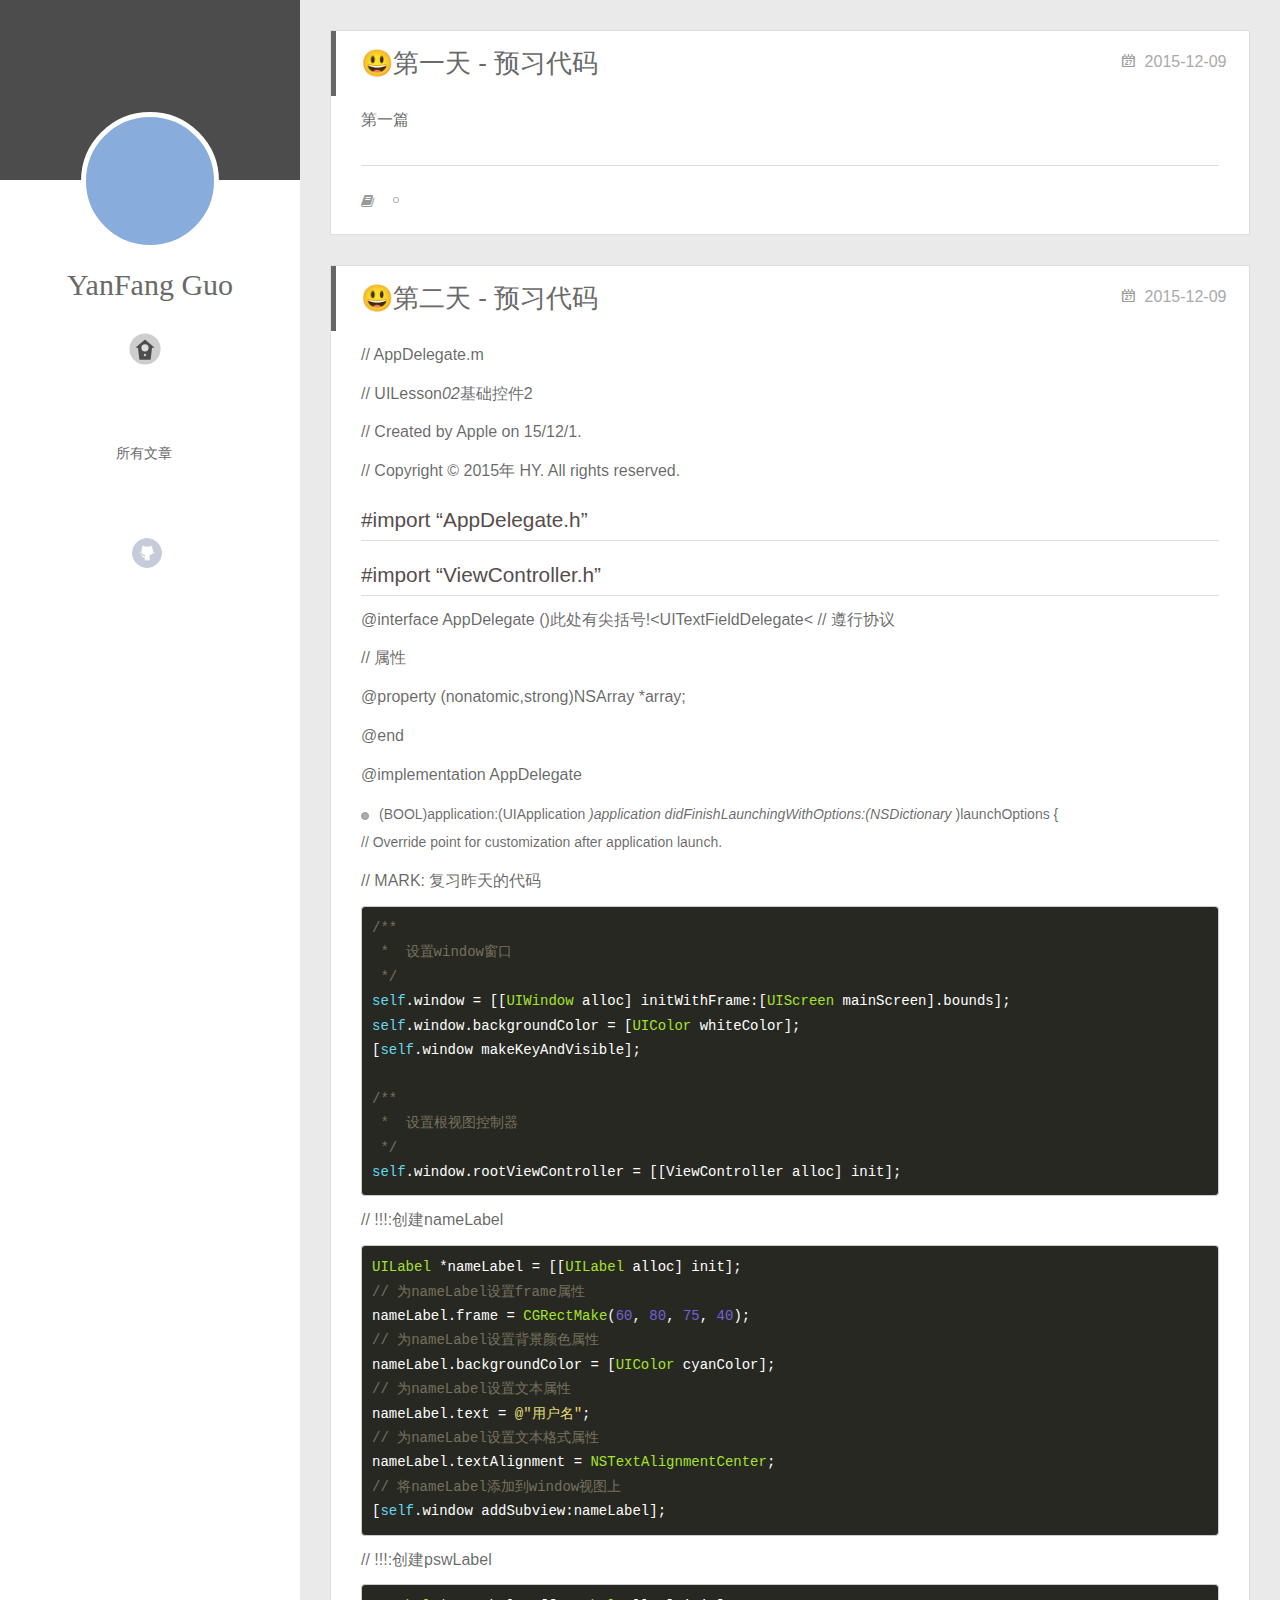
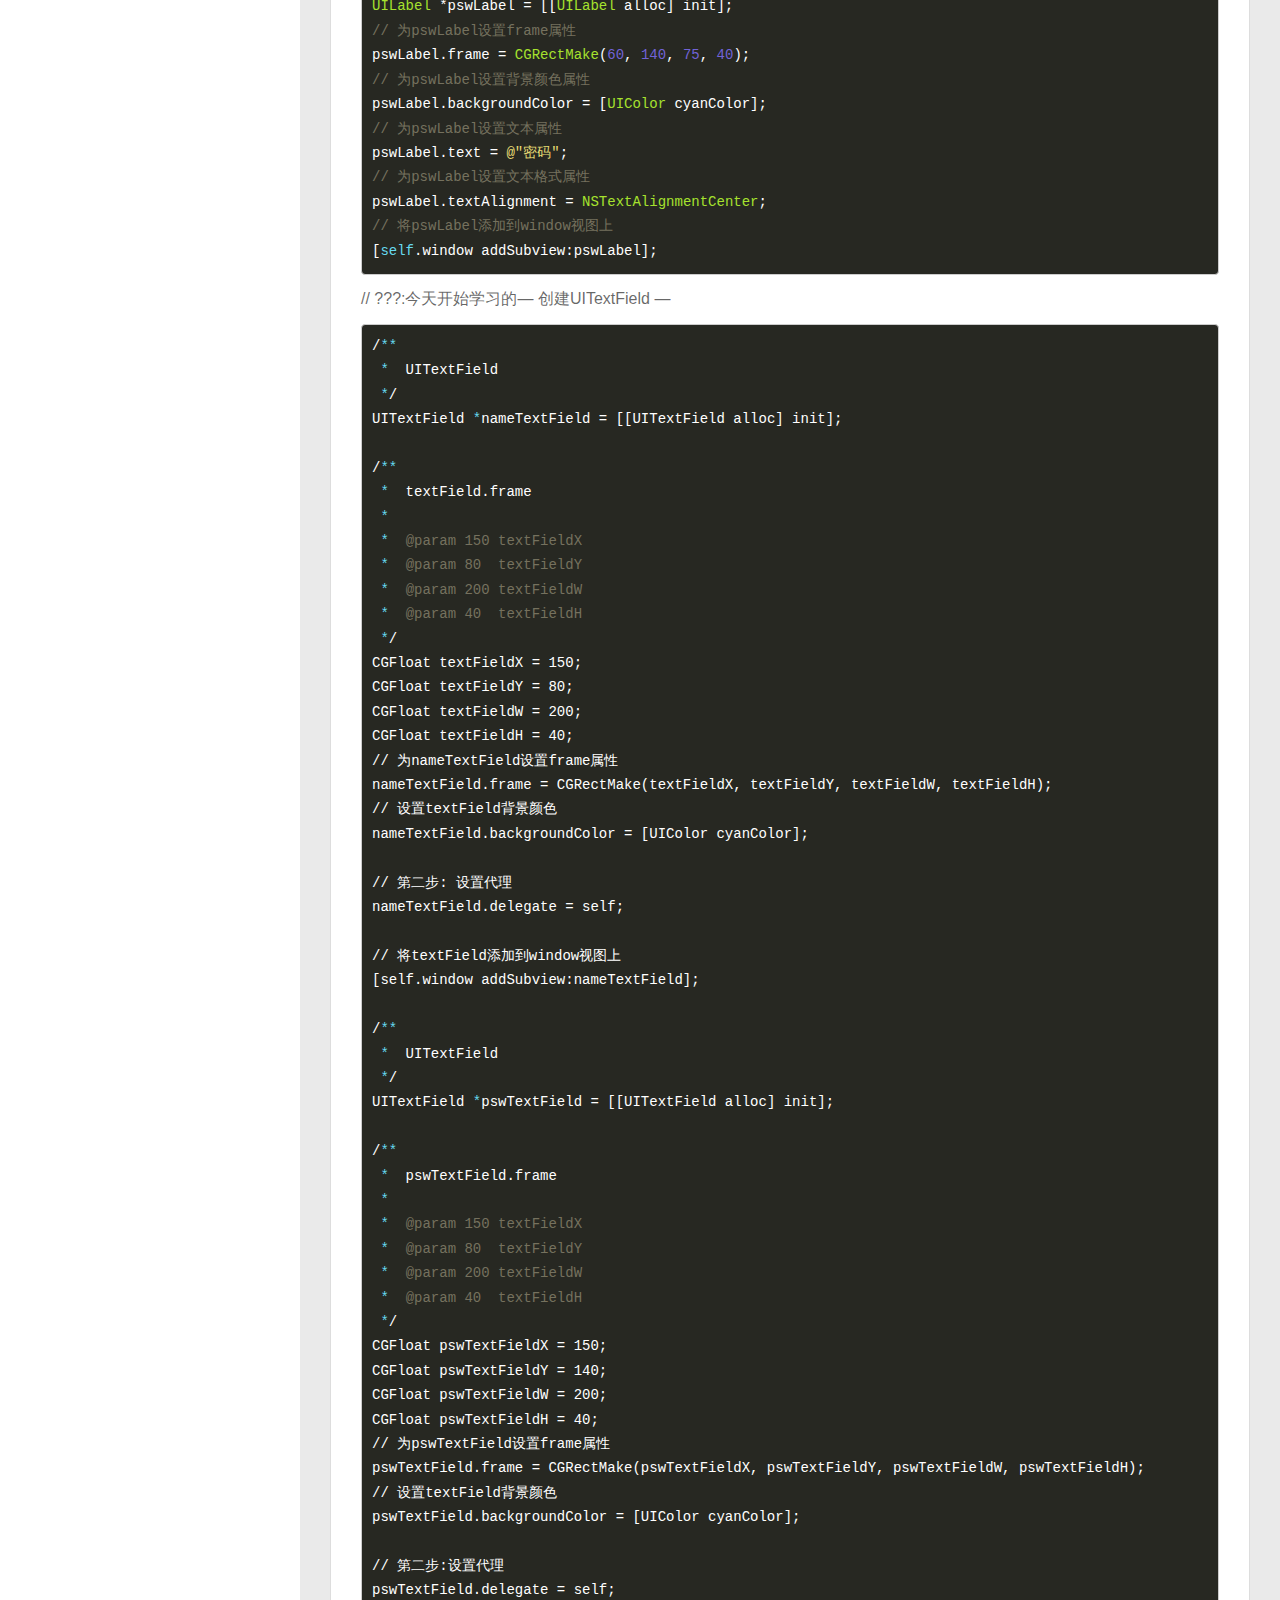
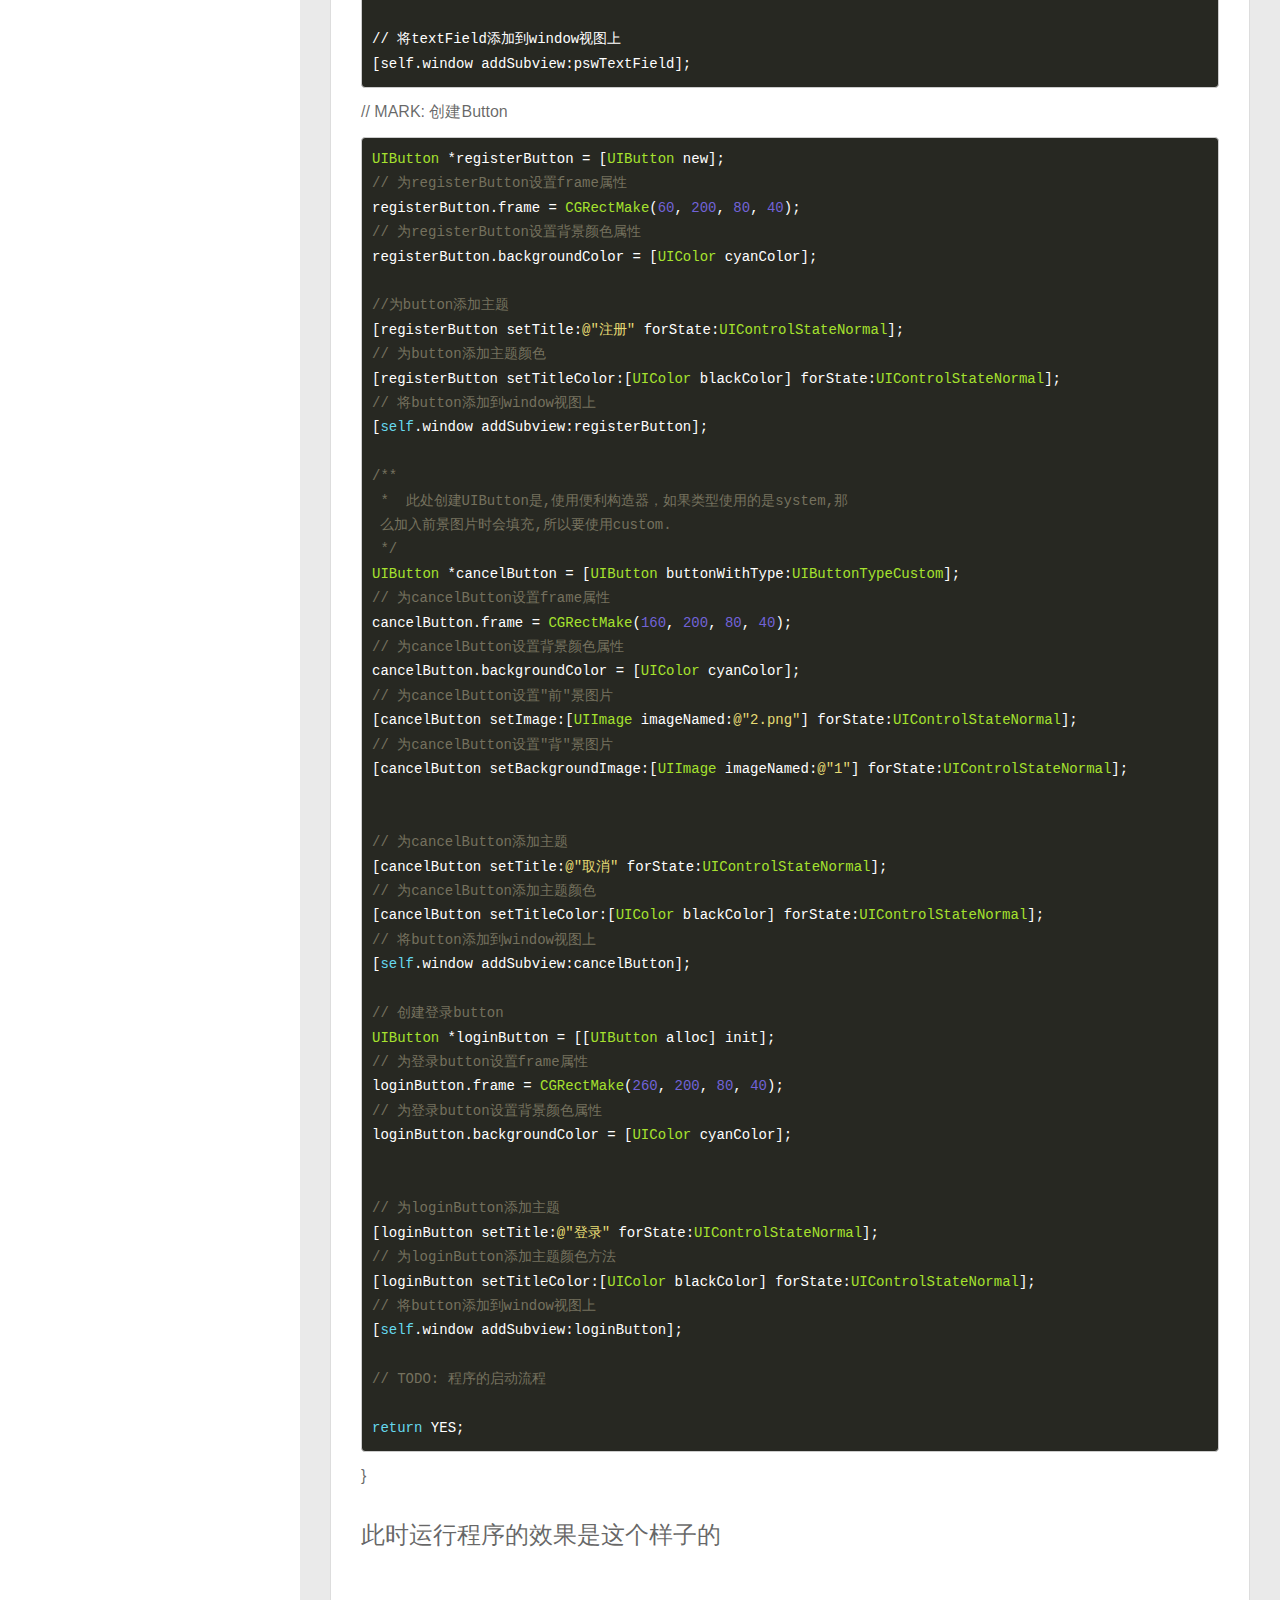
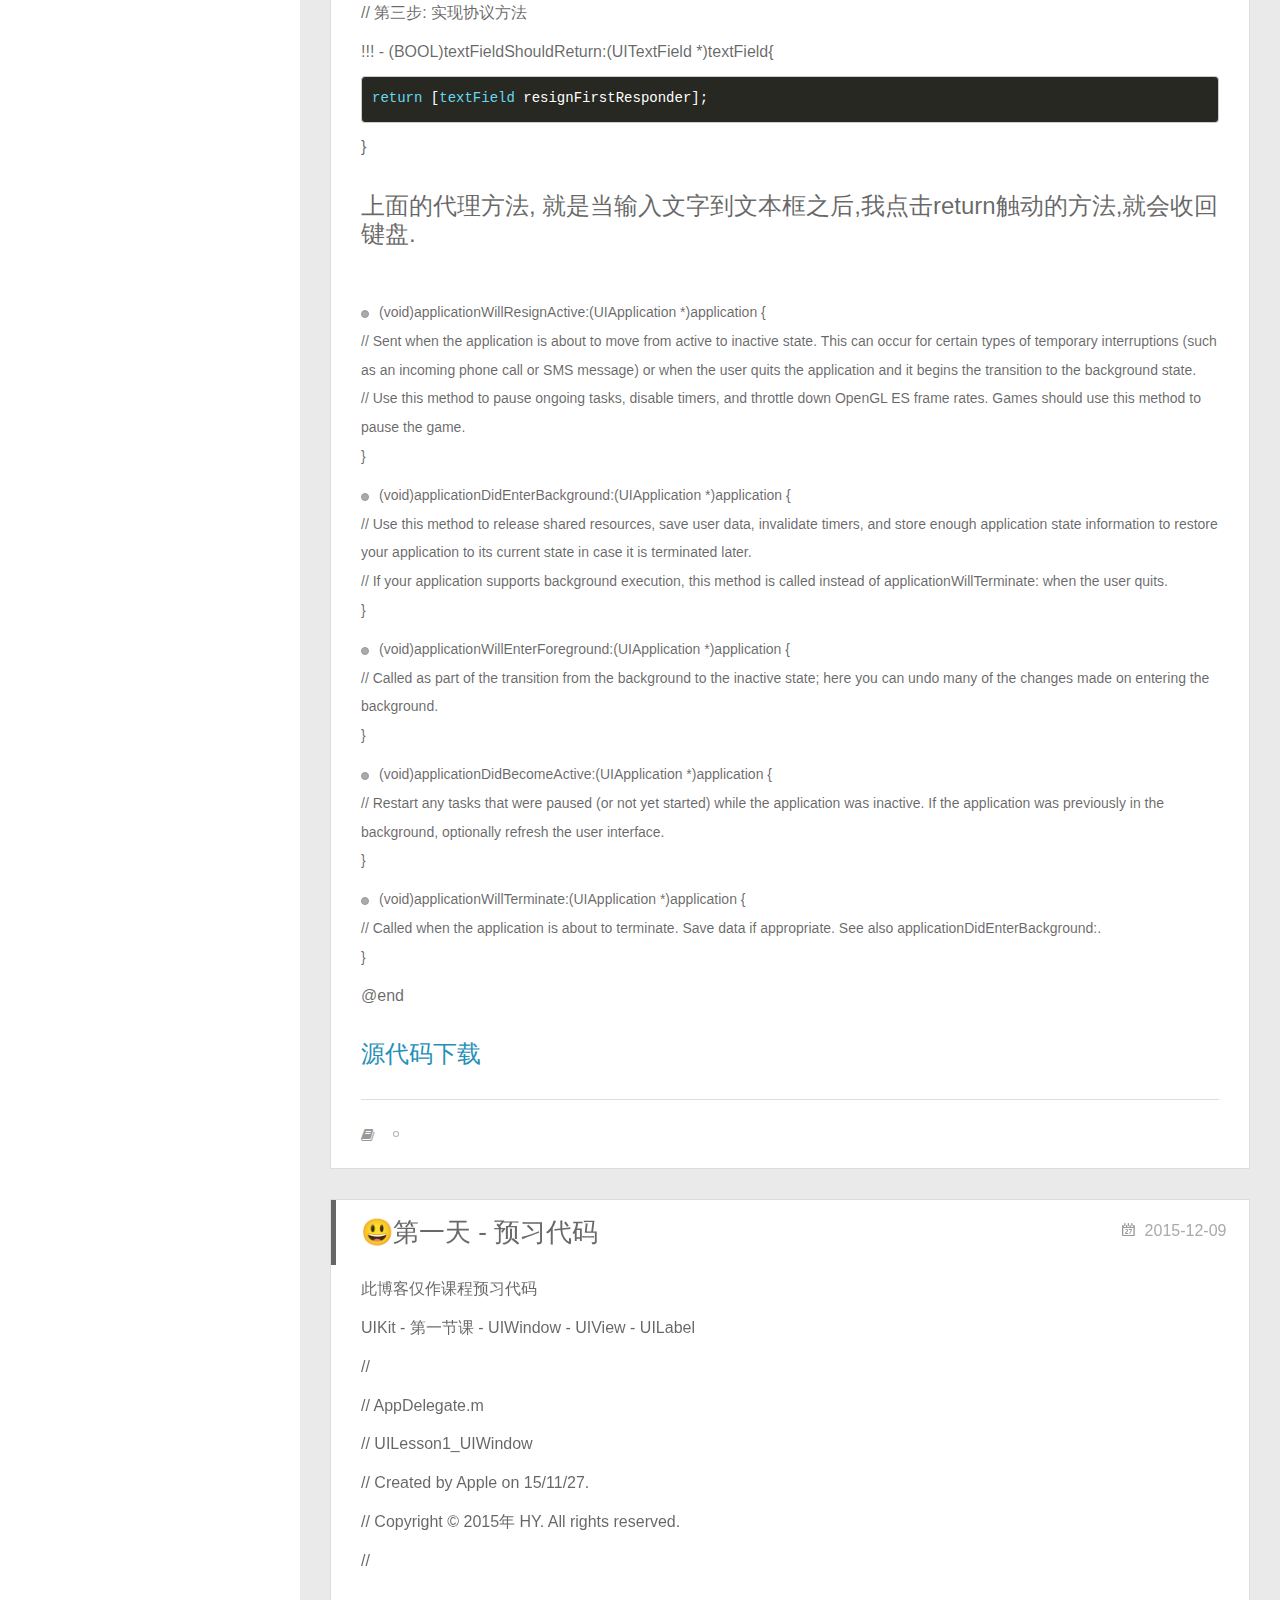
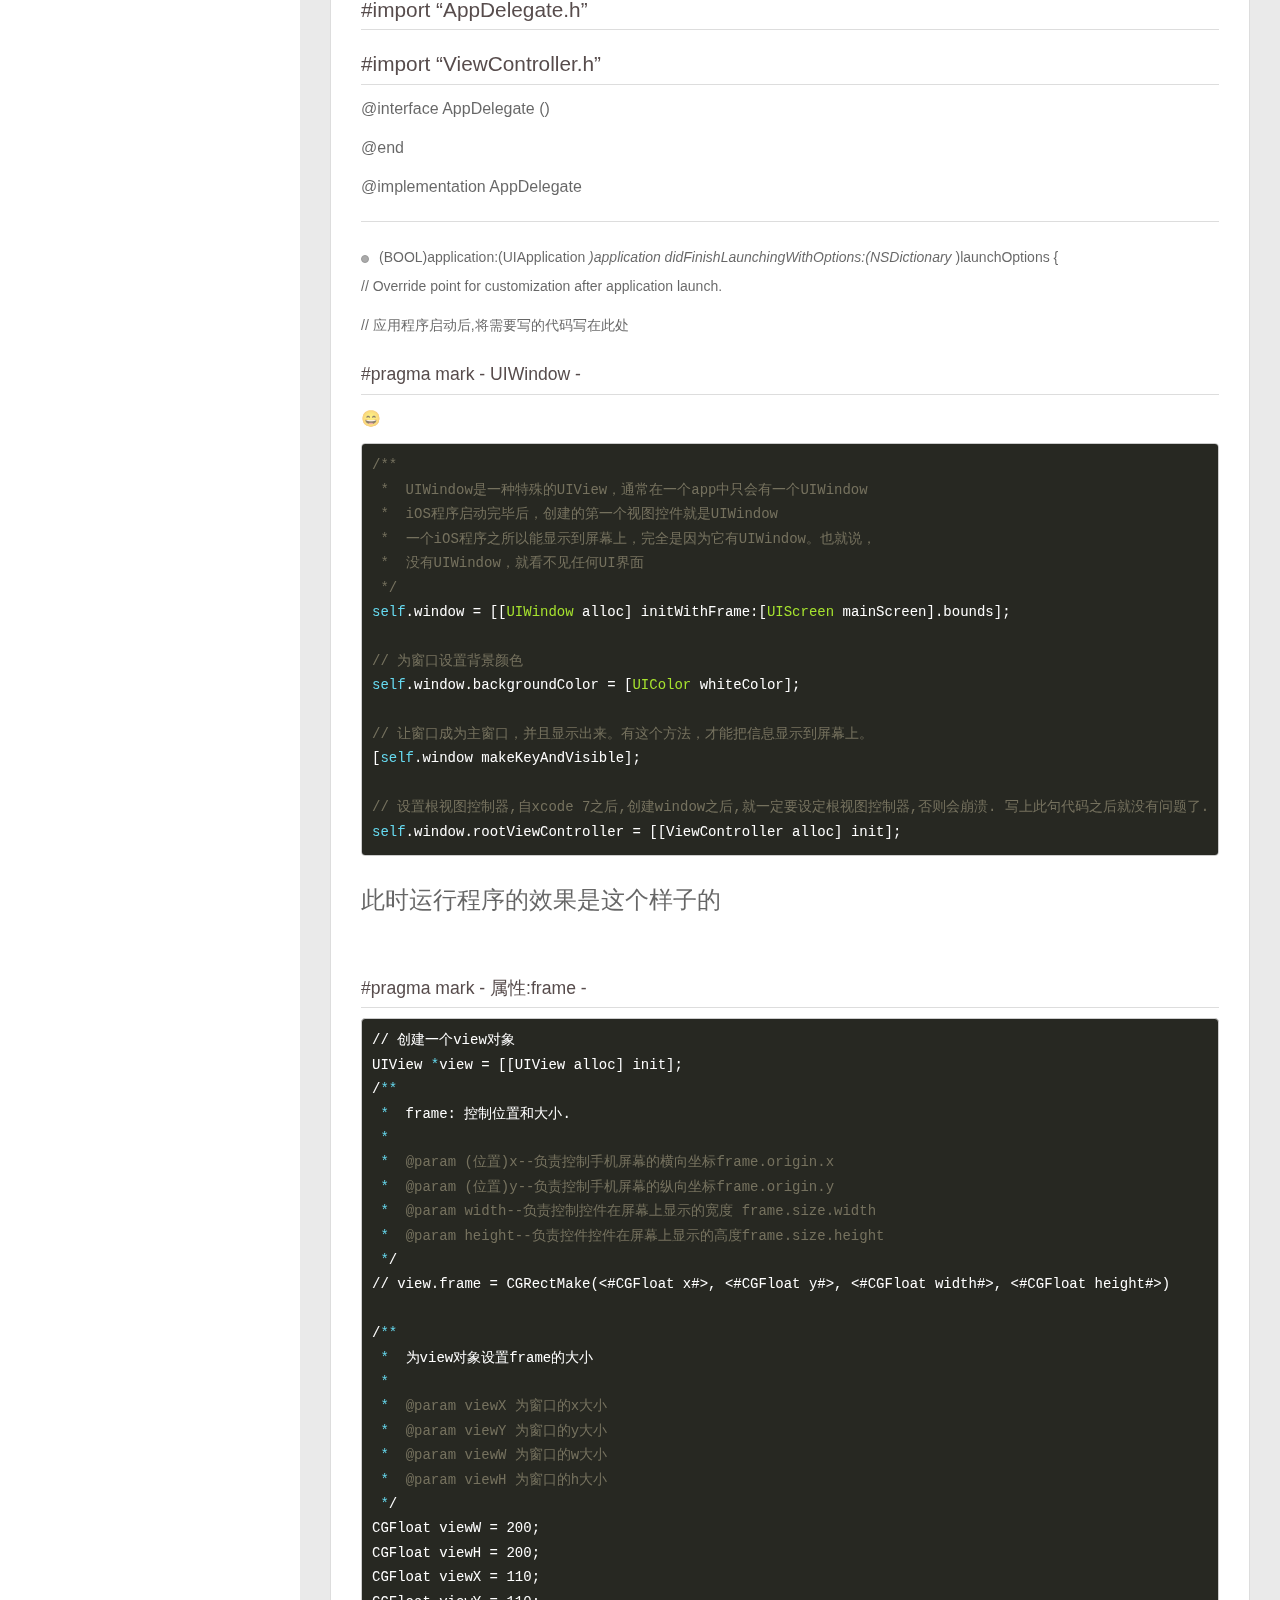
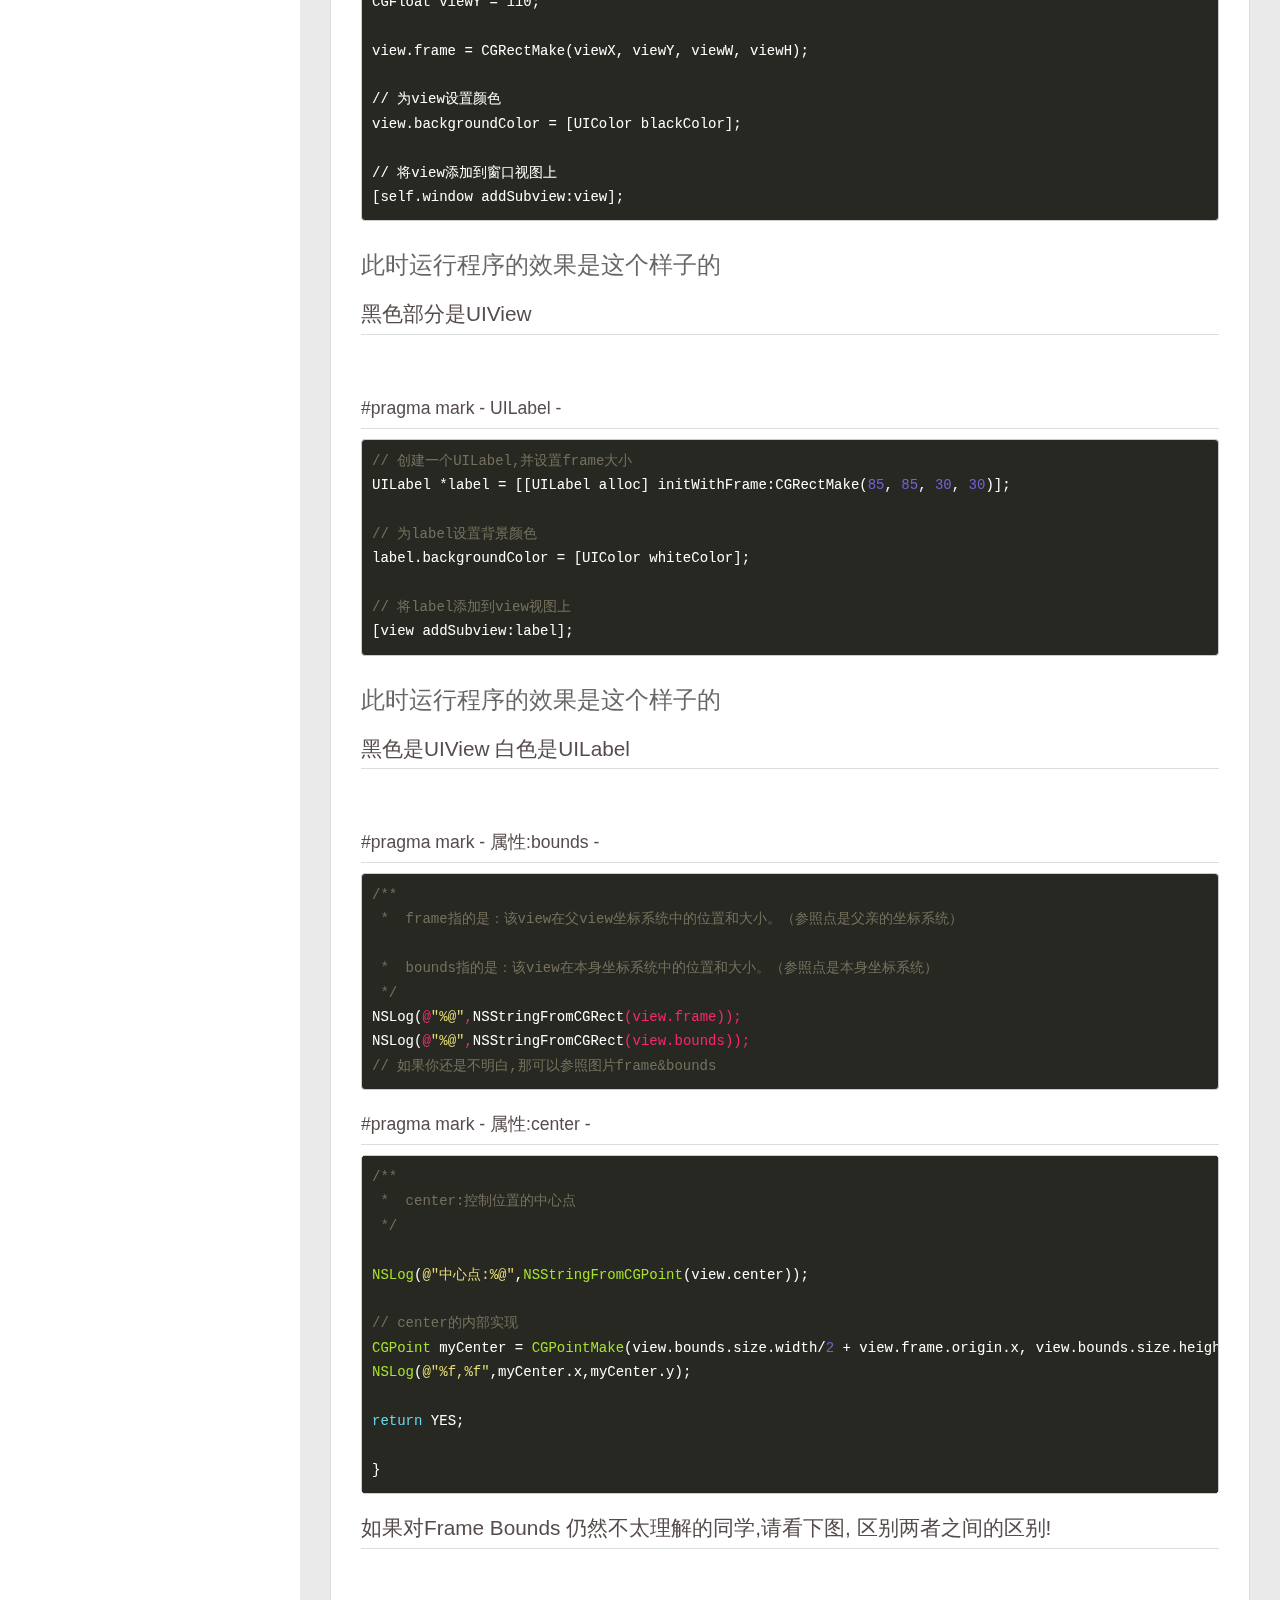
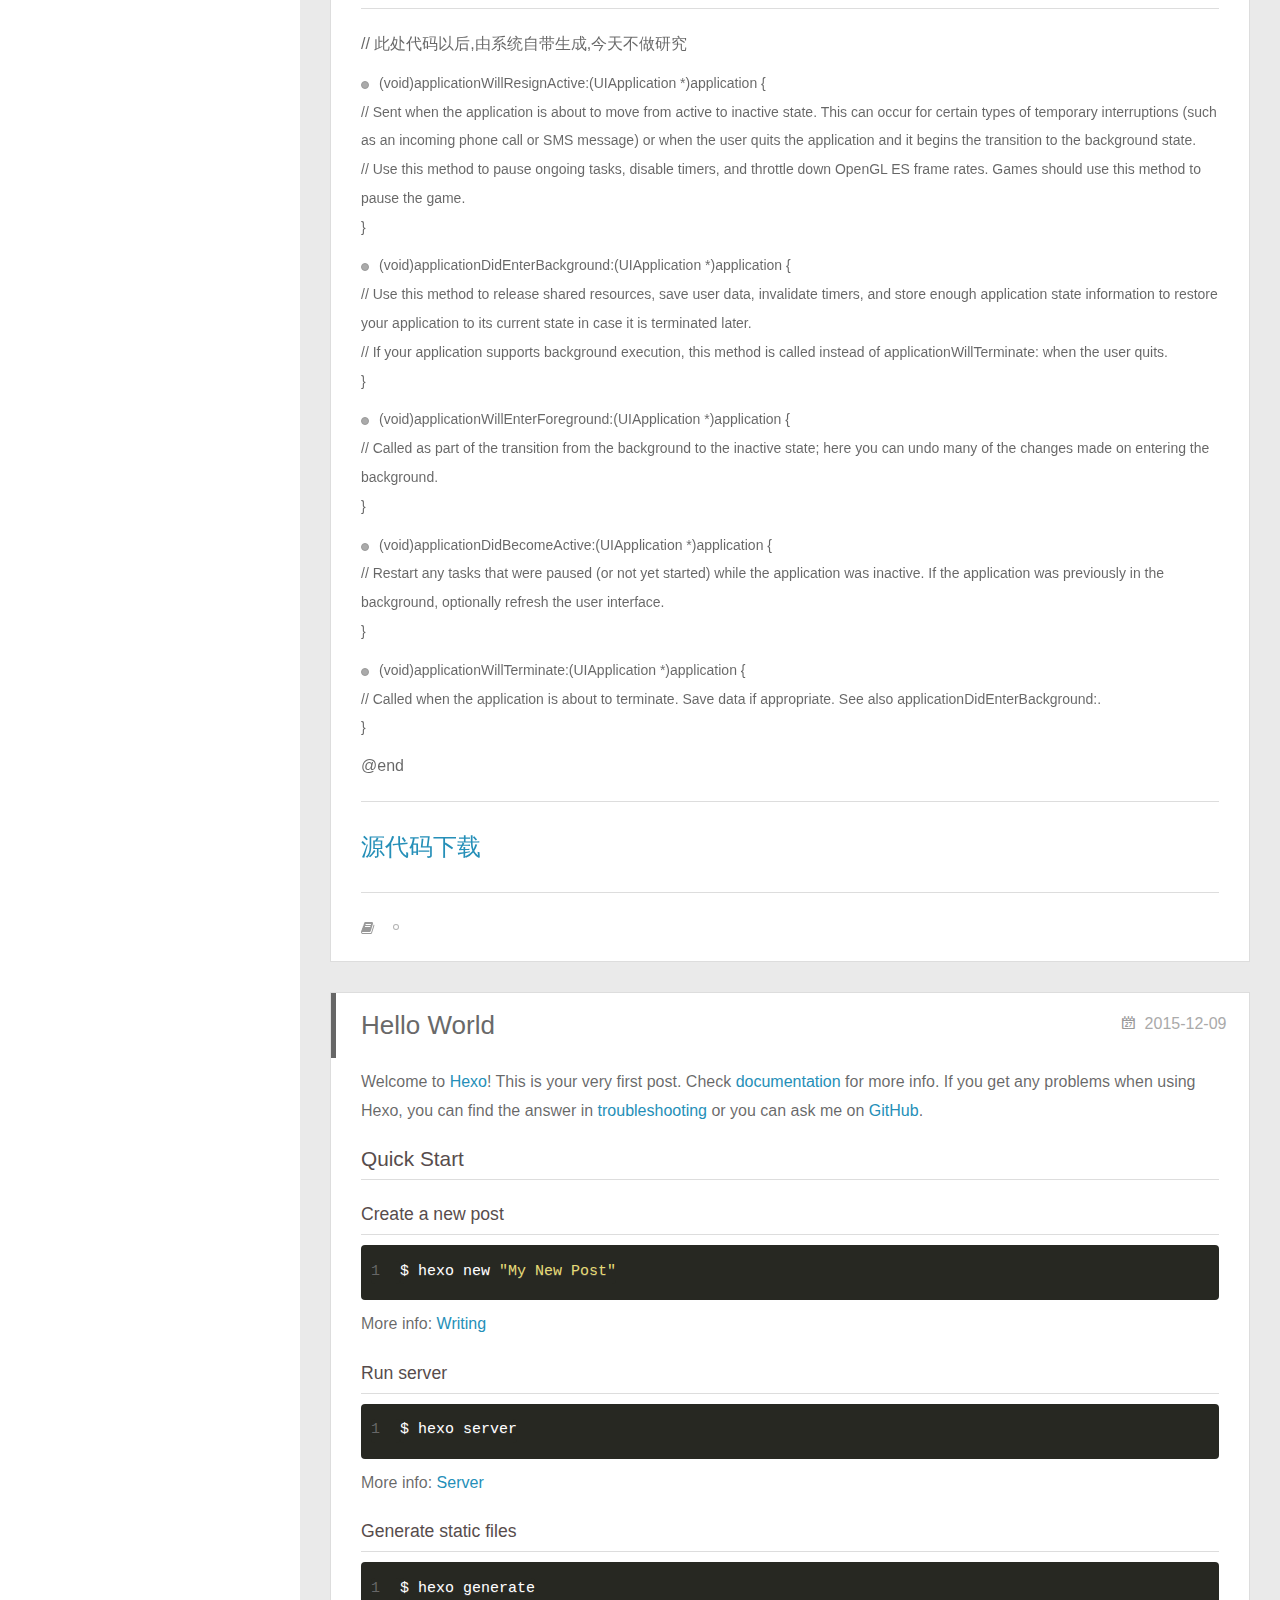
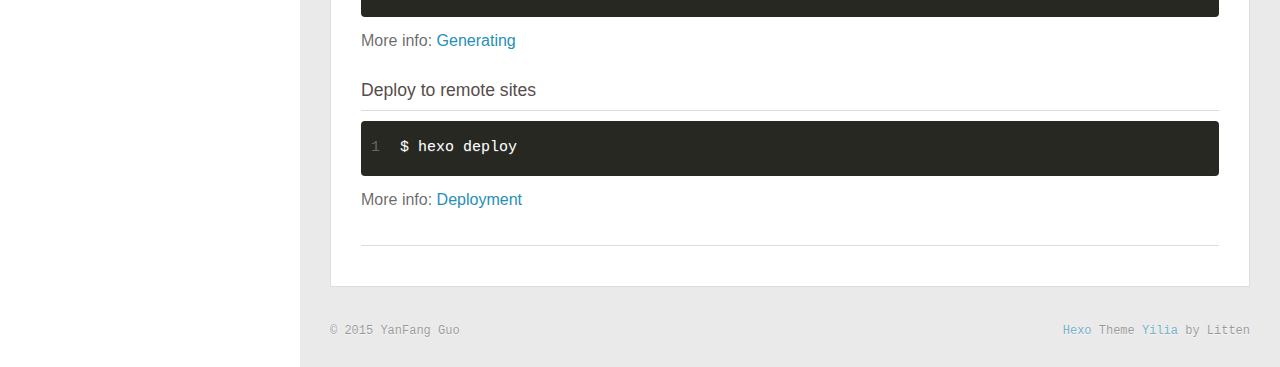
==== commit 846b0bae: "Site updated: 2015-12-09 14:54:01" ====
--- a/index.html
+++ b/index.html
@@ -163,6 +163,61 @@
 	</div>
 </nav>
       <div class="body-wrap">
+  
+    <article id="post-firstpost" class="article article-type-post" itemscope itemprop="blogPost">
+  
+    <div class="article-meta">
+      <a href="/2015/12/09/firstpost/" class="article-date">
+  	<time datetime="2015-12-09T06:53:30.000Z" itemprop="datePublished">2015-12-09</time>
+</a>
+    </div>
+  
+  <div class="article-inner">
+    
+      <input type="hidden" class="isFancy" />
+    
+    
+      <header class="article-header">
+        
+  
+    <h1 itemprop="name">
+      <a class="article-title" href="/2015/12/09/firstpost/">😃第一天 - 预习代码</a>
+    </h1>
+  
+
+      </header>
+      
+    
+    <div class="article-entry" itemprop="articleBody">
+      
+        <p>第一篇</p>
+
+      
+    </div>
+    
+    <div class="article-info article-info-index">
+      
+      
+      
+	<div class="article-category tagcloud">
+	<a class="article-category-link" href="/categories/［UILesson1］/">［UILesson1］</a>
+	</div>
+
+
+      
+      <div class="clearfix"></div>
+    </div>
+    
+  </div>
+  
+</article>
+
+
+
+
+
+
+
   
     <article id="post-UILesson2" class="article article-type-post" itemscope itemprop="blogPost">
   
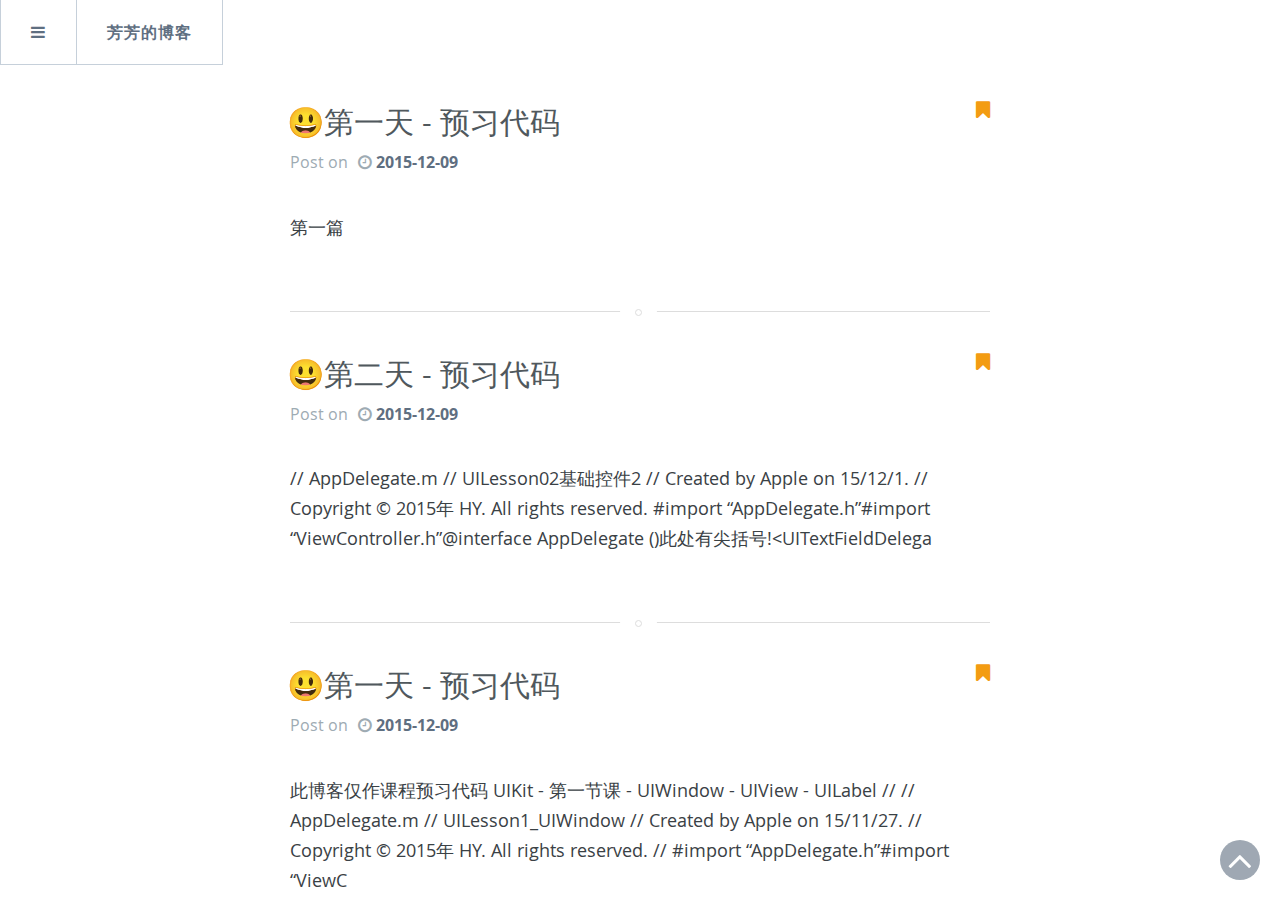
==== commit dc99ab8a: "Site updated: 2015-12-09 15:30:37" ====
--- a/index.html
+++ b/index.html
@@ -1,745 +1,341 @@
 <!DOCTYPE html>
 <html>
+
 <head>
-  <meta charset="utf-8">
-  
+  <meta http-equiv="Content-Type" content="text/html" charset="UTF-8" >
+  <meta http-equiv="X-UA-Compatible" content="IE=edge,chrome=1"/>
   <title>芳芳的博客</title>
-  <meta name="viewport" content="width=device-width, initial-scale=1, maximum-scale=1">
-  <meta name="description">
-<meta property="og:type" content="website">
-<meta property="og:title" content="芳芳的博客">
-<meta property="og:url" content="http://yoursite.com/index.html">
-<meta property="og:site_name" content="芳芳的博客">
-<meta property="og:description">
-<meta name="twitter:card" content="summary">
-<meta name="twitter:title" content="芳芳的博客">
-<meta name="twitter:description">
-  
-    <link rel="alternative" href="/atom.xml" title="芳芳的博客" type="application/atom+xml">
-  
-  
-    <link rel="icon" href="/favicon.png">
-  
-  <link rel="stylesheet" href="/css/style.css" type="text/css">
+  <meta name="description" content="" />
+  <meta name="HandheldFriendly" content="True" />
+  <meta name="MobileOptimized" content="320" />
+  <meta name="viewport" content="width=device-width, initial-scale=1.0" />
+  <link rel="stylesheet" type="text/css" href="/css/component.css" />
+  <link rel="stylesheet" type="text/css" href="/css/screen.css" />
+  <meta name="generator" content="芳芳的博客">
+  <script src="http://static.duoshuo.com/embed.js"></script>
+  
+  
+  
+
+  
+
 </head>
 <body>
-  <div id="container">
-    <div class="left-col">
-    <div class="overlay"></div>
-<div class="intrude-less">
-	<header id="header" class="inner">
-		<a href="/" class="profilepic">
-			
-			<img lazy-src="http://ww2.sinaimg.cn/large/6ae34799gw1eymk0h035jj204g047wel.jpg" class="js-avatar">
-			
-		</a>
-
-		<hgroup>
-		  <h1 class="header-author"><a href="/">YanFang Guo</a></h1>
-		</hgroup>
-
-		
-
-		
-			<div class="switch-btn">
-				<div class="icon">
-					<div class="icon-ctn">
-						<div class="icon-wrap icon-house" data-idx="0">
-							<div class="birdhouse"></div>
-							<div class="birdhouse_holes"></div>
-						</div>
-						<div class="icon-wrap icon-ribbon hide" data-idx="1">
-							<div class="ribbon"></div>
-						</div>
-						
-						<div class="icon-wrap icon-link hide" data-idx="2">
-							<div class="loopback_l"></div>
-							<div class="loopback_r"></div>
-						</div>
-						
-						
-						<div class="icon-wrap icon-me hide" data-idx="3">
-							<div class="user"></div>
-							<div class="shoulder"></div>
-						</div>
-						
-					</div>
-					
-				</div>
-				<div class="tips-box hide">
-					<div class="tips-arrow"></div>
-					<ul class="tips-inner">
-						<li>菜单</li>
-						<li>标签</li>
-						
-						<li>友情链接</li>
-						
-						
-						<li>关于我</li>
-						
-					</ul>
-				</div>
-			</div>
-		
-
-		<div class="switch-area">
-			<div class="switch-wrap">
-				<section class="switch-part switch-part1">
-					<nav class="header-menu">
-						<ul>
-						
-							<li><a href="/archives">所有文章</a></li>
-				        
-						</ul>
-					</nav>
-					<nav class="header-nav">
-						<div class="social">
-							
-								<a class="github" target="_blank" href="http://www.github.com" title="github">github</a>
-					        
-						</div>
-					</nav>
-				</section>
-				
-				
-				<section class="switch-part switch-part2">
-					<div class="widget tagcloud" id="js-tagcloud">
-						
-					</div>
-				</section>
-				
-				
-				
-				<section class="switch-part switch-part3">
-					<div id="js-friends">
-					
-			        </div>
-				</section>
-				
-
-				
-				
-				<section class="switch-part switch-part4">
-				
-					<div id="js-aboutme">高瞻远瞩,脚踏实地.</div>
-				</section>
-				
-			</div>
-		</div>
-	</header>				
+<div class="container">
+    <div class="mp-pusher" id="mp-pusher">
+        <i id="scroll-up" class="fa fa-angle-up"></i>
+        <nav id="mp-menu" class="mp-menu">
+            <div class="mp-level">
+                <a data-pjax class="back-home" style="font-size: 20px" href="/"><h2 ><i class="fa fa-home"></i>
+                        Home</h2></a>
+                <ul class="first-level">
+                    <li>
+                        <a class="fa fa-archive" href="#"><i class="fa fa-angle-left">
+                            </i>&nbsp;&nbsp;Archive</a>
+                        <div class="mp-level page-list">
+                            <h2 ><i class="fa fa-archive"></i>
+                                Archive</h2>
+                            <a class="mp-back" href="#">back</a>
+                            <form id="search-form" action="">
+                                <input type="text" class="search search-archive" placeholder="Search.."/>
+                            </form>
+                            <ul>
+                                <div class="mp-scroll">
+                                
+                                <li class="search-archive-li mp-pjax">
+                                    <a href="/2015/12/09/firstpost/">😃第一天 - 预习代码</a>
+                                </li>
+                                
+                                <li class="search-archive-li mp-pjax">
+                                    <a href="/2015/12/09/UILesson2/">😃第二天 - 预习代码</a>
+                                </li>
+                                
+                                <li class="search-archive-li mp-pjax">
+                                    <a href="/2015/12/09/UILesson1/">😃第一天 - 预习代码</a>
+                                </li>
+                                
+                                <li class="search-archive-li mp-pjax">
+                                    <a href="/2015/12/09/hello-world/">Hello World</a>
+                                </li>
+                                
+                                </div>
+                            </ul>
+                        </div>
+                    </li>
+                    <li>
+                        <a class="fa fa-copy" href="#"><i class="fa fa-angle-left">
+                            </i>&nbsp;&nbsp;Categories</a>
+
+                        <div class="mp-level page-list">
+                            <h2 ><i class="fa fa-copy"></i>
+                                Categories</h2>
+                            <a class="mp-back" href="#">back</a>
+                            <form id="search-form" action="">
+                                <input type="text" class="search search-category" placeholder="Search.."/>
+                            </form>
+                            <ul>
+                                <div class="mp-scroll">
+                                
+                                <li class="search-category-li mp-pjax">
+                                    <a href="/categories/［UILesson1］/">&nbsp;&nbsp;&nbsp;［UILesson1］</a>
+                                    <small>2</small>
+                                </li>
+                                
+                                <li class="search-category-li mp-pjax">
+                                    <a href="/categories/［UILesson2］/">&nbsp;&nbsp;&nbsp;［UILesson2］</a>
+                                    <small>1</small>
+                                </li>
+                                
+                                </div>
+                            </ul>
+                        </div>
+                    </li>
+                    <li>
+                        <a class="fa fa-tags" href="#"><i class="fa fa-angle-left">
+                            </i>&nbsp;&nbsp;Tags</a>
+                        <div class="mp-level page-list">
+                            <h2 ><i class="fa fa-tags"></i>
+                                Tags</h2>
+                            <a class="mp-back" href="#">back</a>
+                            <form id="search-form" action="">
+                                <input type="text" class="search search-tag" placeholder="Search.."/>
+                            </form>
+                            <ul>
+                                <div class="mp-scroll">
+                                
+                                </div>
+                            </ul>
+                        </div>
+                    </li>
+                    
+                    <li class="mp-pjax"><a class="fa fa-user" href="/about">&nbsp;&nbsp;&nbsp;About me</a></li>
+                    <li><a class="fa fa-github" href="#">&nbsp;&nbsp;&nbsp;Github</a></li>
+
+                </ul>
+
+            </div>
+        </nav>
+        <div id="pjax">
+            <div class="pjax-hidden" style="display: none">
+                
+                    <a  data-pjax href="/2015/12/09/firstpost/">😃第一天 - 预习代码</a>
+                
+                    <a  data-pjax href="/2015/12/09/UILesson2/">😃第二天 - 预习代码</a>
+                
+                    <a  data-pjax href="/2015/12/09/UILesson1/">😃第一天 - 预习代码</a>
+                
+                    <a  data-pjax href="/2015/12/09/hello-world/">Hello World</a>
+                
+                
+                    <a data-pjax href="/categories/［UILesson1］/">&nbsp;&nbsp;［UILesson1］</a>
+                
+                    <a data-pjax href="/categories/［UILesson2］/">&nbsp;&nbsp;［UILesson2］</a>
+                
+                
+                <a data-pjax class="fa fa-user" href="/about">&nbsp;&nbsp;&nbsp;About me</a>
+            </div>
+            <nav class="nexus">
+                <li  style="border-left: 1px solid #c6d0da;">
+                    <a id="trigger" href="#"><i class="fa fa-bars"></i></a>
+                </li>
+                <li ><a id="nexus-back" data-pjax href="/">芳芳的博客</a></li>
+                
+                <div id="nav-container">
+                    <div class="post-navbar" style="line-height: 63px;display:none">
+                        <li id="navbar-title"><a href="#">undefined</a></li>
+                        <li id="navbar-toc" style="border-left: none">
+                            <a style="padding-right: 15px">
+                                <span id="toc-content" >Introduction</span><i class="fa fa-chevron-down" ></i>
+                            </a>
+                            <div class="hidden-box">
+                                <ul id="toc"></ul>
+                            </div>
+                        </li>
+                    </div>
+                </div>
+                
+            </nav>
+
+            <div class="scroller">
+            <div class="scroller-inner">
+
+
+<!-- -->
+<!--<body class="home-template">-->
+<!---->
+  
+<main class="content" role="main">
+
+    
+    <article class="post">
+
+        <header class="post-header">
+            <div class="tag-tile">
+                
+                <span class="fa fa-bookmark" style="float:right;color:#f39c12"></span>
+            </div>
+            <h1 class="post-title"><a data-pjax href="/2015/12/09/firstpost/">😃第一天 - 预习代码</a>
+            </h1>
+
+            <div class="post-meta">
+                Post on<span class="fa fa-clock-o"></span>
+                <time datetime="2015-12-09T06:53:30.000Z"
+                      itemprop="datePublished">2015-12-09</time>
+            </div>
+        </header>
+        <section class="post-excerpt">
+            <p>
+                
+                第一篇
+
+                
+            </p>
+            
+        </section>
+    </article>
+    
+    <article class="post">
+
+        <header class="post-header">
+            <div class="tag-tile">
+                
+                <span class="fa fa-bookmark" style="float:right;color:#f39c12"></span>
+            </div>
+            <h1 class="post-title"><a data-pjax href="/2015/12/09/UILesson2/">😃第二天 - 预习代码</a>
+            </h1>
+
+            <div class="post-meta">
+                Post on<span class="fa fa-clock-o"></span>
+                <time datetime="2015-12-09T01:58:31.000Z"
+                      itemprop="datePublished">2015-12-09</time>
+            </div>
+        </header>
+        <section class="post-excerpt">
+            <p>
+                
+                //  AppDelegate.m
+//  UILesson02基础控件2
+//  Created by Apple on 15/12/1.
+//  Copyright © 2015年 HY. All rights reserved.
+#import “AppDelegate.h”#import “ViewController.h”@interface AppDelegate ()此处有尖括号!&lt;UITextFieldDelega
+                
+            </p>
+            
+        </section>
+    </article>
+    
+    <article class="post">
+
+        <header class="post-header">
+            <div class="tag-tile">
+                
+                <span class="fa fa-bookmark" style="float:right;color:#f39c12"></span>
+            </div>
+            <h1 class="post-title"><a data-pjax href="/2015/12/09/UILesson1/">😃第一天 - 预习代码</a>
+            </h1>
+
+            <div class="post-meta">
+                Post on<span class="fa fa-clock-o"></span>
+                <time datetime="2015-12-09T01:58:31.000Z"
+                      itemprop="datePublished">2015-12-09</time>
+            </div>
+        </header>
+        <section class="post-excerpt">
+            <p>
+                
+                此博客仅作课程预习代码
+UIKit - 第一节课 - UIWindow - UIView - UILabel
+//
+//  AppDelegate.m
+//  UILesson1_UIWindow
+//  Created by Apple on 15/11/27.
+//  Copyright © 2015年 HY. All rights reserved.
+//
+#import “AppDelegate.h”#import “ViewC
+                
+            </p>
+            
+        </section>
+    </article>
+    
+    <article class="post">
+
+        <header class="post-header">
+            <div class="tag-tile">
+                
+                <span class="fa fa-bookmark" style="float:right;color:#f39c12"></span>
+            </div>
+            <h1 class="post-title"><a data-pjax href="/2015/12/09/hello-world/">Hello World</a>
+            </h1>
+
+            <div class="post-meta">
+                Post on<span class="fa fa-clock-o"></span>
+                <time datetime="2015-12-09T01:48:30.000Z"
+                      itemprop="datePublished">2015-12-09</time>
+            </div>
+        </header>
+        <section class="post-excerpt">
+            <p>
+                
+                Welcome to Hexo! This is your very first post. Check documentation for more info. If you get any problems when using Hexo, you can find the answer in troubleshooting or you can ask me on GitHub.
+Quick StartCreate a new p
+                
+            </p>
+            
+        </section>
+    </article>
+    
+    <nav class="pagination" role="pagination">
+        
+        <span class="page-number">Page 1 of 1</span>
+        
+    </nav>
+</main>
+
+
+  
+<footer class="site-footer">
+    
+    <div class="inner">
+        <section class="copyright"><a href="/"></a> &copy; 芳芳的博客 2014</section>
+        <section class="poweredby">Published with <a target="_blank" href="http://hexo.io/">Hexo   </a> and Theme by <a target="_blank" href="https://github.com/yuche/hexo-theme-kael">Kael</a></section>
+    </div>
+</footer>
 </div>
+</div><!-- /scroller -->
+
+</div><!-- /pusher -->
+</div><!-- /container -->
+</div>
+
+<!-- Easter eggs -->
+
+<div class="egg animated">
+    <a id="close-button" href="#">X</a>
+    <div class="block">
+        <div class="loading">
+            <span class="ball1"></span>
+            <span class="ball2"></span>
+        </div>
     </div>
-    <div class="mid-col">
-      <nav id="mobile-nav">
-  	<div class="overlay">
-  		<div class="slider-trigger"></div>
-  		<h1 class="header-author js-mobile-header hide">YanFang Guo</h1>
-  	</div>
-	<div class="intrude-less">
-		<header id="header" class="inner">
-			<div class="profilepic">
-				<img lazy-src="http://ww2.sinaimg.cn/large/6ae34799gw1eymk0h035jj204g047wel.jpg" class="js-avatar">
-			</div>
-			<hgroup>
-			  <h1 class="header-author">YanFang Guo</h1>
-			</hgroup>
-			
-			<nav class="header-menu">
-				<ul>
-				
-					<li><a href="/archives">所有文章</a></li>
-		        
-		        <div class="clearfix"></div>
-				</ul>
-			</nav>
-			<nav class="header-nav">
-				<div class="social">
-					
-						<a class="github" target="_blank" href="http://www.github.com" title="github">github</a>
-			        
-				</div>
-			</nav>
-		</header>				
-	</div>
-</nav>
-      <div class="body-wrap">
-  
-    <article id="post-firstpost" class="article article-type-post" itemscope itemprop="blogPost">
-  
-    <div class="article-meta">
-      <a href="/2015/12/09/firstpost/" class="article-date">
-  	<time datetime="2015-12-09T06:53:30.000Z" itemprop="datePublished">2015-12-09</time>
-</a>
-    </div>
-  
-  <div class="article-inner">
-    
-      <input type="hidden" class="isFancy" />
-    
-    
-      <header class="article-header">
-        
-  
-    <h1 itemprop="name">
-      <a class="article-title" href="/2015/12/09/firstpost/">😃第一天 - 预习代码</a>
-    </h1>
-  
-
-      </header>
-      
-    
-    <div class="article-entry" itemprop="articleBody">
-      
-        <p>第一篇</p>
-
-      
-    </div>
-    
-    <div class="article-info article-info-index">
-      
-      
-      
-	<div class="article-category tagcloud">
-	<a class="article-category-link" href="/categories/［UILesson1］/">［UILesson1］</a>
-	</div>
-
-
-      
-      <div class="clearfix"></div>
-    </div>
-    
-  </div>
-  
-</article>
-
-
-
-
-
-
-
-  
-    <article id="post-UILesson2" class="article article-type-post" itemscope itemprop="blogPost">
-  
-    <div class="article-meta">
-      <a href="/2015/12/09/UILesson2/" class="article-date">
-  	<time datetime="2015-12-09T01:58:31.000Z" itemprop="datePublished">2015-12-09</time>
-</a>
-    </div>
-  
-  <div class="article-inner">
-    
-      <input type="hidden" class="isFancy" />
-    
-    
-      <header class="article-header">
-        
-  
-    <h1 itemprop="name">
-      <a class="article-title" href="/2015/12/09/UILesson2/">😃第二天 - 预习代码</a>
-    </h1>
-  
-
-      </header>
-      
-    
-    <div class="article-entry" itemprop="articleBody">
-      
-        <p>//  AppDelegate.m</p>
-<p>//  UILesson<em>02</em>基础控件2</p>
-<p>//  Created by Apple on 15/12/1.</p>
-<p>//  Copyright © 2015年 HY. All rights reserved.</p>
-<h2 id="#import_“AppDelegate-h”">#import “AppDelegate.h”</h2><h2 id="#import_“ViewController-h”">#import “ViewController.h”</h2><p>@interface AppDelegate ()此处有尖括号!&lt;UITextFieldDelegate&lt; // 遵行协议</p>
-<p>// 属性</p>
-<p>@property (nonatomic,strong)NSArray *array;</p>
-<p>@end</p>
-<p>@implementation AppDelegate</p>
-<ul>
-<li>(BOOL)application:(UIApplication <em>)application didFinishLaunchingWithOptions:(NSDictionary </em>)launchOptions {<br>  // Override point for customization after application launch.</li>
-</ul>
-<p>// MARK: 复习昨天的代码</p>
-<pre><code><span class="comment">/**
- *  设置window窗口
- */</span>
-<span class="keyword">self</span><span class="variable">.window</span> = [[<span class="built_in">UIWindow</span> alloc] initWithFrame:[<span class="built_in">UIScreen</span> mainScreen]<span class="variable">.bounds</span>];
-<span class="keyword">self</span><span class="variable">.window</span><span class="variable">.backgroundColor</span> = [<span class="built_in">UIColor</span> whiteColor];
-[<span class="keyword">self</span><span class="variable">.window</span> makeKeyAndVisible];
-
-<span class="comment">/**
- *  设置根视图控制器
- */</span>
-<span class="keyword">self</span><span class="variable">.window</span><span class="variable">.rootViewController</span> = [[ViewController alloc] init];
-</code></pre><p>// !!!:创建nameLabel</p>
-<pre><code><span class="built_in">UILabel</span> *nameLabel = [[<span class="built_in">UILabel</span> alloc] init];
-<span class="comment">// 为nameLabel设置frame属性</span>
-nameLabel<span class="variable">.frame</span> = <span class="built_in">CGRectMake</span>(<span class="number">60</span>, <span class="number">80</span>, <span class="number">75</span>, <span class="number">40</span>);
-<span class="comment">// 为nameLabel设置背景颜色属性</span>
-nameLabel<span class="variable">.backgroundColor</span> = [<span class="built_in">UIColor</span> cyanColor];
-<span class="comment">// 为nameLabel设置文本属性</span>
-nameLabel<span class="variable">.text</span> = <span class="string">@"用户名"</span>;
-<span class="comment">// 为nameLabel设置文本格式属性</span>
-nameLabel<span class="variable">.textAlignment</span> = <span class="built_in">NSTextAlignmentCenter</span>;
-<span class="comment">// 将nameLabel添加到window视图上</span>
-[<span class="keyword">self</span><span class="variable">.window</span> addSubview:nameLabel];
-</code></pre><p>// !!!:创建pswLabel</p>
-<pre><code><span class="built_in">UILabel</span> *pswLabel = [[<span class="built_in">UILabel</span> alloc] init];
-<span class="comment">// 为pswLabel设置frame属性</span>
-pswLabel<span class="variable">.frame</span> = <span class="built_in">CGRectMake</span>(<span class="number">60</span>, <span class="number">140</span>, <span class="number">75</span>, <span class="number">40</span>);
-<span class="comment">// 为pswLabel设置背景颜色属性</span>
-pswLabel<span class="variable">.backgroundColor</span> = [<span class="built_in">UIColor</span> cyanColor];
-<span class="comment">// 为pswLabel设置文本属性</span>
-pswLabel<span class="variable">.text</span> = <span class="string">@"密码"</span>;
-<span class="comment">// 为pswLabel设置文本格式属性</span>
-pswLabel<span class="variable">.textAlignment</span> = <span class="built_in">NSTextAlignmentCenter</span>;
-<span class="comment">// 将pswLabel添加到window视图上</span>
-[<span class="keyword">self</span><span class="variable">.window</span> addSubview:pswLabel];
-</code></pre><p>// ???:今天开始学习的— 创建UITextField —</p>
-<pre><code>/<span class="keyword">*</span><span class="keyword">*</span>
- <span class="keyword">*</span>  UITextField
- <span class="keyword">*</span>/
-UITextField <span class="keyword">*</span>nameTextField = [[UITextField alloc] init];
-
-/<span class="keyword">*</span><span class="keyword">*</span>
- <span class="keyword">*</span>  textField.frame
- <span class="keyword">*</span>
- <span class="keyword">*</span>  <span class="comment">@param 150 textFieldX</span>
- <span class="keyword">*</span>  <span class="comment">@param 80  textFieldY</span>
- <span class="keyword">*</span>  <span class="comment">@param 200 textFieldW</span>
- <span class="keyword">*</span>  <span class="comment">@param 40  textFieldH</span>
- <span class="keyword">*</span>/
-CGFloat textFieldX = 150;
-CGFloat textFieldY = 80;
-CGFloat textFieldW = 200;
-CGFloat textFieldH = 40;
-// 为nameTextField设置frame属性
-nameTextField.frame = CGRectMake(textFieldX, textFieldY, textFieldW, textFieldH);
-// 设置textField背景颜色
-nameTextField.backgroundColor = [UIColor cyanColor];
-
-// 第二步: 设置代理
-nameTextField.delegate = self;
-
-// 将textField添加到window视图上
-[self.window addSubview:nameTextField];
-
-/<span class="keyword">*</span><span class="keyword">*</span>
- <span class="keyword">*</span>  UITextField
- <span class="keyword">*</span>/
-UITextField <span class="keyword">*</span>pswTextField = [[UITextField alloc] init];
-
-/<span class="keyword">*</span><span class="keyword">*</span>
- <span class="keyword">*</span>  pswTextField.frame
- <span class="keyword">*</span>
- <span class="keyword">*</span>  <span class="comment">@param 150 textFieldX</span>
- <span class="keyword">*</span>  <span class="comment">@param 80  textFieldY</span>
- <span class="keyword">*</span>  <span class="comment">@param 200 textFieldW</span>
- <span class="keyword">*</span>  <span class="comment">@param 40  textFieldH</span>
- <span class="keyword">*</span>/
-CGFloat pswTextFieldX = 150;
-CGFloat pswTextFieldY = 140;
-CGFloat pswTextFieldW = 200;
-CGFloat pswTextFieldH = 40;
-// 为pswTextField设置frame属性
-pswTextField.frame = CGRectMake(pswTextFieldX, pswTextFieldY, pswTextFieldW, pswTextFieldH);
-// 设置textField背景颜色
-pswTextField.backgroundColor = [UIColor cyanColor];
-
-// 第二步:设置代理
-pswTextField.delegate = self;
-
-// 将textField添加到window视图上
-[self.window addSubview:pswTextField];
-</code></pre><p>// MARK: 创建Button</p>
-<pre><code><span class="built_in">UIButton</span> *registerButton = [<span class="built_in">UIButton</span> new];
-<span class="comment">// 为registerButton设置frame属性</span>
-registerButton<span class="variable">.frame</span> = <span class="built_in">CGRectMake</span>(<span class="number">60</span>, <span class="number">200</span>, <span class="number">80</span>, <span class="number">40</span>);
-<span class="comment">// 为registerButton设置背景颜色属性</span>
-registerButton<span class="variable">.backgroundColor</span> = [<span class="built_in">UIColor</span> cyanColor];
-
-<span class="comment">//为button添加主题</span>
-[registerButton setTitle:<span class="string">@"注册"</span> forState:<span class="built_in">UIControlStateNormal</span>];
-<span class="comment">// 为button添加主题颜色</span>
-[registerButton setTitleColor:[<span class="built_in">UIColor</span> blackColor] forState:<span class="built_in">UIControlStateNormal</span>];
-<span class="comment">// 将button添加到window视图上</span>
-[<span class="keyword">self</span><span class="variable">.window</span> addSubview:registerButton];
-
-<span class="comment">/**
- *  此处创建UIButton是,使用便利构造器，如果类型使用的是system,那
- 么加入前景图片时会填充,所以要使用custom.
- */</span>
-<span class="built_in">UIButton</span> *cancelButton = [<span class="built_in">UIButton</span> buttonWithType:<span class="built_in">UIButtonTypeCustom</span>];
-<span class="comment">// 为cancelButton设置frame属性</span>
-cancelButton<span class="variable">.frame</span> = <span class="built_in">CGRectMake</span>(<span class="number">160</span>, <span class="number">200</span>, <span class="number">80</span>, <span class="number">40</span>);
-<span class="comment">// 为cancelButton设置背景颜色属性</span>
-cancelButton<span class="variable">.backgroundColor</span> = [<span class="built_in">UIColor</span> cyanColor];
-<span class="comment">// 为cancelButton设置"前"景图片</span>
-[cancelButton setImage:[<span class="built_in">UIImage</span> imageNamed:<span class="string">@"2.png"</span>] forState:<span class="built_in">UIControlStateNormal</span>];
-<span class="comment">// 为cancelButton设置"背"景图片</span>
-[cancelButton setBackgroundImage:[<span class="built_in">UIImage</span> imageNamed:<span class="string">@"1"</span>] forState:<span class="built_in">UIControlStateNormal</span>];
-
-
-<span class="comment">// 为cancelButton添加主题</span>
-[cancelButton setTitle:<span class="string">@"取消"</span> forState:<span class="built_in">UIControlStateNormal</span>];
-<span class="comment">// 为cancelButton添加主题颜色</span>
-[cancelButton setTitleColor:[<span class="built_in">UIColor</span> blackColor] forState:<span class="built_in">UIControlStateNormal</span>];
-<span class="comment">// 将button添加到window视图上</span>
-[<span class="keyword">self</span><span class="variable">.window</span> addSubview:cancelButton];
-
-<span class="comment">// 创建登录button</span>
-<span class="built_in">UIButton</span> *loginButton = [[<span class="built_in">UIButton</span> alloc] init];
-<span class="comment">// 为登录button设置frame属性</span>
-loginButton<span class="variable">.frame</span> = <span class="built_in">CGRectMake</span>(<span class="number">260</span>, <span class="number">200</span>, <span class="number">80</span>, <span class="number">40</span>);
-<span class="comment">// 为登录button设置背景颜色属性</span>
-loginButton<span class="variable">.backgroundColor</span> = [<span class="built_in">UIColor</span> cyanColor];
-
-
-<span class="comment">// 为loginButton添加主题</span>
-[loginButton setTitle:<span class="string">@"登录"</span> forState:<span class="built_in">UIControlStateNormal</span>];
-<span class="comment">// 为loginButton添加主题颜色方法</span>
-[loginButton setTitleColor:[<span class="built_in">UIColor</span> blackColor] forState:<span class="built_in">UIControlStateNormal</span>];
-<span class="comment">// 将button添加到window视图上</span>
-[<span class="keyword">self</span><span class="variable">.window</span> addSubview:loginButton];
-
-<span class="comment">// <span class="doctag">TODO:</span> 程序的启动流程</span>
-
-<span class="keyword">return</span> <span class="literal">YES</span>;
-</code></pre><p>}</p>
-<h1 id="此时运行程序的效果是这个样子的">此时运行程序的效果是这个样子的</h1><p><img src="http://pfile.cn/kagktz" alt=""></p>
-<p>// 第三步: 实现协议方法</p>
-<p>!!! - (BOOL)textFieldShouldReturn:(UITextField *)textField{</p>
-<pre><code><span class="keyword">return</span> [<span class="keyword">textField</span> resignFirstResponder];
-</code></pre><p>}</p>
-<h1 id="上面的代理方法,_就是当输入文字到文本框之后,我点击return触动的方法,就会收回键盘-">上面的代理方法, 就是当输入文字到文本框之后,我点击return触动的方法,就会收回键盘.</h1><p><img src="http://pfile.cn/5lj90t" alt=""></p>
-<ul>
-<li><p>(void)applicationWillResignActive:(UIApplication *)application {<br>  // Sent when the application is about to move from active to inactive state. This can occur for certain types of temporary interruptions (such as an incoming phone call or SMS message) or when the user quits the application and it begins the transition to the background state.<br>  // Use this method to pause ongoing tasks, disable timers, and throttle down OpenGL ES frame rates. Games should use this method to pause the game.<br>}</p>
-</li>
-<li><p>(void)applicationDidEnterBackground:(UIApplication *)application {<br>  // Use this method to release shared resources, save user data, invalidate timers, and store enough application state information to restore your application to its current state in case it is terminated later.<br>  // If your application supports background execution, this method is called instead of applicationWillTerminate: when the user quits.<br>}</p>
-</li>
-<li><p>(void)applicationWillEnterForeground:(UIApplication *)application {<br>  // Called as part of the transition from the background to the inactive state; here you can undo many of the changes made on entering the background.<br>}</p>
-</li>
-<li><p>(void)applicationDidBecomeActive:(UIApplication *)application {<br>  // Restart any tasks that were paused (or not yet started) while the application was inactive. If the application was previously in the background, optionally refresh the user interface.<br>}</p>
-</li>
-<li><p>(void)applicationWillTerminate:(UIApplication *)application {<br>  // Called when the application is about to terminate. Save data if appropriate. See also applicationDidEnterBackground:.<br>}</p>
-</li>
-</ul>
-<p>@end</p>
-<h1 id="源代码下载"><a href="/../sourceFile/Demo2/UILesson2.zip">源代码下载</a></h1>
-      
-    </div>
-    
-    <div class="article-info article-info-index">
-      
-      
-      
-	<div class="article-category tagcloud">
-	<a class="article-category-link" href="/categories/［UILesson2］/">［UILesson2］</a>
-	</div>
-
-
-      
-      <div class="clearfix"></div>
-    </div>
-    
-  </div>
-  
-</article>
-
-
-
-
-
-
-
-  
-    <article id="post-UILesson1" class="article article-type-post" itemscope itemprop="blogPost">
-  
-    <div class="article-meta">
-      <a href="/2015/12/09/UILesson1/" class="article-date">
-  	<time datetime="2015-12-09T01:58:31.000Z" itemprop="datePublished">2015-12-09</time>
-</a>
-    </div>
-  
-  <div class="article-inner">
-    
-      <input type="hidden" class="isFancy" />
-    
-    
-      <header class="article-header">
-        
-  
-    <h1 itemprop="name">
-      <a class="article-title" href="/2015/12/09/UILesson1/">😃第一天 - 预习代码</a>
-    </h1>
-  
-
-      </header>
-      
-    
-    <div class="article-entry" itemprop="articleBody">
-      
-        <p>此博客仅作课程预习代码</p>
-<p>UIKit - 第一节课 - UIWindow - UIView - UILabel</p>
-<p>//</p>
-<p>//  AppDelegate.m</p>
-<p>//  UILesson1_UIWindow</p>
-<p>//  Created by Apple on 15/11/27.</p>
-<p>//  Copyright © 2015年 HY. All rights reserved.</p>
-<p>//</p>
-<h2 id="#import_“AppDelegate-h”">#import “AppDelegate.h”</h2><h2 id="#import_“ViewController-h”">#import “ViewController.h”</h2><p>@interface AppDelegate ()</p>
-<p>@end</p>
-<p>@implementation AppDelegate</p>
-<hr>
-<ul>
-<li><p>(BOOL)application:(UIApplication <em>)application didFinishLaunchingWithOptions:(NSDictionary </em>)launchOptions {<br>  // Override point for customization after application launch.</p>
-<p>  // 应用程序启动后,将需要写的代码写在此处</p>
-</li>
-</ul>
-<h3 id="#pragma_mark_-_UIWindow_-">#pragma mark - UIWindow -</h3><p>😄</p>
-<pre><code><span class="comment">/**
- *  UIWindow是一种特殊的UIView，通常在一个app中只会有一个UIWindow
- *  iOS程序启动完毕后，创建的第一个视图控件就是UIWindow
- *  一个iOS程序之所以能显示到屏幕上，完全是因为它有UIWindow。也就说，
- *  没有UIWindow，就看不见任何UI界面
- */</span>
-<span class="keyword">self</span><span class="variable">.window</span> = [[<span class="built_in">UIWindow</span> alloc] initWithFrame:[<span class="built_in">UIScreen</span> mainScreen]<span class="variable">.bounds</span>];
-
-<span class="comment">// 为窗口设置背景颜色</span>
-<span class="keyword">self</span><span class="variable">.window</span><span class="variable">.backgroundColor</span> = [<span class="built_in">UIColor</span> whiteColor];
-
-<span class="comment">// 让窗口成为主窗口，并且显示出来。有这个方法，才能把信息显示到屏幕上。</span>
-[<span class="keyword">self</span><span class="variable">.window</span> makeKeyAndVisible];
-
-<span class="comment">// 设置根视图控制器,自xcode 7之后,创建window之后,就一定要设定根视图控制器,否则会崩溃. 写上此句代码之后就没有问题了.</span>
-<span class="keyword">self</span><span class="variable">.window</span><span class="variable">.rootViewController</span> = [[ViewController alloc] init];
-</code></pre><h1 id="此时运行程序的效果是这个样子的">此时运行程序的效果是这个样子的</h1><p>  <img src="http://pfile.cn/oh2v6d" alt="">  </p>
-<h3 id="#pragma_mark_-_属性:frame_-">#pragma mark - 属性:frame -</h3><pre><code>// 创建一个view对象
-UIView <span class="keyword">*</span>view = [[UIView alloc] init];
-/<span class="keyword">*</span><span class="keyword">*</span>
- <span class="keyword">*</span>  frame: 控制位置和大小.
- <span class="keyword">*</span>
- <span class="keyword">*</span>  <span class="comment">@param (位置)x--负责控制手机屏幕的横向坐标frame.origin.x</span>
- <span class="keyword">*</span>  <span class="comment">@param (位置)y--负责控制手机屏幕的纵向坐标frame.origin.y</span>
- <span class="keyword">*</span>  <span class="comment">@param width--负责控制控件在屏幕上显示的宽度 frame.size.width</span>
- <span class="keyword">*</span>  <span class="comment">@param height--负责控件控件在屏幕上显示的高度frame.size.height</span>
- <span class="keyword">*</span>/
-// view.frame = CGRectMake(<span class="variable">&lt;#CGFloat x#&gt;</span>, <span class="variable">&lt;#CGFloat y#&gt;</span>, <span class="variable">&lt;#CGFloat width#&gt;</span>, <span class="variable">&lt;#CGFloat height#&gt;</span>)
-
-/<span class="keyword">*</span><span class="keyword">*</span>
- <span class="keyword">*</span>  为view对象设置frame的大小
- <span class="keyword">*</span>
- <span class="keyword">*</span>  <span class="comment">@param viewX 为窗口的x大小</span>
- <span class="keyword">*</span>  <span class="comment">@param viewY 为窗口的y大小</span>
- <span class="keyword">*</span>  <span class="comment">@param viewW 为窗口的w大小</span>
- <span class="keyword">*</span>  <span class="comment">@param viewH 为窗口的h大小</span>
- <span class="keyword">*</span>/
-CGFloat viewW = 200;
-CGFloat viewH = 200;
-CGFloat viewX = 110;
-CGFloat viewY = 110;
-
-view.frame = CGRectMake(viewX, viewY, viewW, viewH);
-
-// 为view设置颜色
-view.backgroundColor = [UIColor blackColor];
-
-// 将view添加到窗口视图上
-[self.window addSubview:view];
-</code></pre><h1 id="此时运行程序的效果是这个样子的-1">此时运行程序的效果是这个样子的</h1><h2 id="黑色部分是UIView">黑色部分是UIView</h2><p>  <img src="http://pfile.cn/z5ov7v" alt="">  </p>
-<h3 id="#pragma_mark_-_UILabel_-">#pragma mark - UILabel -</h3><pre><code><span class="comment">// 创建一个UILabel,并设置frame大小</span>
-UILabel *label = [[UILabel alloc] initWithFrame:CGRectMake(<span class="number">85</span>, <span class="number">85</span>, <span class="number">30</span>, <span class="number">30</span>)];
-
-<span class="comment">// 为label设置背景颜色</span>
-label.backgroundColor = [UIColor whiteColor];
-
-<span class="comment">// 将label添加到view视图上</span>
-[view addSubview:label];
-</code></pre><h1 id="此时运行程序的效果是这个样子的-2">此时运行程序的效果是这个样子的</h1><h2 id="黑色是UIView_白色是UILabel">黑色是UIView   白色是UILabel</h2><p>  <img src="http://pfile.cn/dx400y" alt=""></p>
-<h3 id="#pragma_mark_-_属性:bounds_-">#pragma mark - 属性:bounds -</h3><pre><code><span class="comment">/**
- *  frame指的是：该view在父view坐标系统中的位置和大小。（参照点是父亲的坐标系统）
-
- *  bounds指的是：该view在本身坐标系统中的位置和大小。（参照点是本身坐标系统）
- */</span>
-<span class="function">NSLog</span>(<span class="at_rule">@<span class="string">"%@"</span>,<span class="function">NSStringFromCGRect</span>(view.frame));</span>
-<span class="function">NSLog</span>(<span class="at_rule">@<span class="string">"%@"</span>,<span class="function">NSStringFromCGRect</span>(view.bounds));</span>
-<span class="comment">// 如果你还是不明白,那可以参照图片frame&amp;bounds</span>
-</code></pre><h3 id="#pragma_mark_-_属性:center_-">#pragma mark - 属性:center -</h3><pre><code><span class="comment">/**
- *  center:控制位置的中心点
- */</span>
-
-<span class="built_in">NSLog</span>(<span class="string">@"中心点:%@"</span>,<span class="built_in">NSStringFromCGPoint</span>(view<span class="variable">.center</span>));
-
-<span class="comment">// center的内部实现</span>
-<span class="built_in">CGPoint</span> myCenter = <span class="built_in">CGPointMake</span>(view<span class="variable">.bounds</span><span class="variable">.size</span><span class="variable">.width</span>/<span class="number">2</span> + view<span class="variable">.frame</span><span class="variable">.origin</span><span class="variable">.x</span>, view<span class="variable">.bounds</span><span class="variable">.size</span><span class="variable">.height</span> / <span class="number">2</span> + view<span class="variable">.frame</span><span class="variable">.origin</span><span class="variable">.y</span>);
-<span class="built_in">NSLog</span>(<span class="string">@"%f,%f"</span>,myCenter<span class="variable">.x</span>,myCenter<span class="variable">.y</span>);
-
-<span class="keyword">return</span> <span class="literal">YES</span>;
-
-}
-</code></pre><h2 id="如果对Frame_Bounds_仍然不太理解的同学,请看下图,_区别两者之间的区别!">如果对Frame Bounds 仍然不太理解的同学,请看下图, 区别两者之间的区别!</h2><p><img src="http://pfile.cn/jwnl7l" alt=""> </p>
-<hr>
-<p> // 此处代码以后,由系统自带生成,今天不做研究</p>
-<ul>
-<li><p>(void)applicationWillResignActive:(UIApplication *)application {<br>  // Sent when the application is about to move from active to inactive state. This can occur for certain types of temporary interruptions (such as an incoming phone call or SMS message) or when the user quits the application and it begins the transition to the background state.<br>  // Use this method to pause ongoing tasks, disable timers, and throttle down OpenGL ES frame rates. Games should use this method to pause the game.<br>}</p>
-</li>
-<li><p>(void)applicationDidEnterBackground:(UIApplication *)application {<br>  // Use this method to release shared resources, save user data, invalidate timers, and store enough application state information to restore your application to its current state in case it is terminated later.<br>  // If your application supports background execution, this method is called instead of applicationWillTerminate: when the user quits.<br>}</p>
-</li>
-<li><p>(void)applicationWillEnterForeground:(UIApplication *)application {<br>  // Called as part of the transition from the background to the inactive state; here you can undo many of the changes made on entering the background.<br>}</p>
-</li>
-<li><p>(void)applicationDidBecomeActive:(UIApplication *)application {<br>  // Restart any tasks that were paused (or not yet started) while the application was inactive. If the application was previously in the background, optionally refresh the user interface.<br>}</p>
-</li>
-<li><p>(void)applicationWillTerminate:(UIApplication *)application {<br>  // Called when the application is about to terminate. Save data if appropriate. See also applicationDidEnterBackground:.<br>}</p>
-</li>
-</ul>
-<p>@end</p>
-<hr>
-<h1 id="源代码下载"><a href="/../sourceFile/Demo1/UILesson1_UIWindow.zip">源代码下载</a></h1>
-      
-    </div>
-    
-    <div class="article-info article-info-index">
-      
-      
-      
-	<div class="article-category tagcloud">
-	<a class="article-category-link" href="/categories/［UILesson1］/">［UILesson1］</a>
-	</div>
-
-
-      
-      <div class="clearfix"></div>
-    </div>
-    
-  </div>
-  
-</article>
-
-
-
-
-
-
-
-  
-    <article id="post-hello-world" class="article article-type-post" itemscope itemprop="blogPost">
-  
-    <div class="article-meta">
-      <a href="/2015/12/09/hello-world/" class="article-date">
-  	<time datetime="2015-12-09T01:48:30.000Z" itemprop="datePublished">2015-12-09</time>
-</a>
-    </div>
-  
-  <div class="article-inner">
-    
-      <input type="hidden" class="isFancy" />
-    
-    
-      <header class="article-header">
-        
-  
-    <h1 itemprop="name">
-      <a class="article-title" href="/2015/12/09/hello-world/">Hello World</a>
-    </h1>
-  
-
-      </header>
-      
-    
-    <div class="article-entry" itemprop="articleBody">
-      
-        <p>Welcome to <a href="http://hexo.io/" target="_blank" rel="external">Hexo</a>! This is your very first post. Check <a href="http://hexo.io/docs/" target="_blank" rel="external">documentation</a> for more info. If you get any problems when using Hexo, you can find the answer in <a href="http://hexo.io/docs/troubleshooting.html" target="_blank" rel="external">troubleshooting</a> or you can ask me on <a href="https://github.com/hexojs/hexo/issues" target="_blank" rel="external">GitHub</a>.</p>
-<h2 id="Quick_Start">Quick Start</h2><h3 id="Create_a_new_post">Create a new post</h3><figure class="highlight bash"><table><tr><td class="gutter"><pre><span class="line">1</span><br></pre></td><td class="code"><pre><span class="line">$ hexo new <span class="string">"My New Post"</span></span><br></pre></td></tr></table></figure>
-<p>More info: <a href="http://hexo.io/docs/writing.html" target="_blank" rel="external">Writing</a></p>
-<h3 id="Run_server">Run server</h3><figure class="highlight bash"><table><tr><td class="gutter"><pre><span class="line">1</span><br></pre></td><td class="code"><pre><span class="line">$ hexo server</span><br></pre></td></tr></table></figure>
-<p>More info: <a href="http://hexo.io/docs/server.html" target="_blank" rel="external">Server</a></p>
-<h3 id="Generate_static_files">Generate static files</h3><figure class="highlight bash"><table><tr><td class="gutter"><pre><span class="line">1</span><br></pre></td><td class="code"><pre><span class="line">$ hexo generate</span><br></pre></td></tr></table></figure>
-<p>More info: <a href="http://hexo.io/docs/generating.html" target="_blank" rel="external">Generating</a></p>
-<h3 id="Deploy_to_remote_sites">Deploy to remote sites</h3><figure class="highlight bash"><table><tr><td class="gutter"><pre><span class="line">1</span><br></pre></td><td class="code"><pre><span class="line">$ hexo deploy</span><br></pre></td></tr></table></figure>
-<p>More info: <a href="http://hexo.io/docs/deployment.html" target="_blank" rel="external">Deployment</a></p>
-
-      
-    </div>
-    
-    <div class="article-info article-info-index">
-      
-      
-      
-
-      
-      <div class="clearfix"></div>
-    </div>
-    
-  </div>
-  
-</article>
-
-
-
-
-
-
-
-  
-  
 </div>
-      <footer id="footer">
-  <div class="outer">
-    <div id="footer-info">
-    	<div class="footer-left">
-    		&copy; 2015 YanFang Guo
-    	</div>
-      	<div class="footer-right">
-      		<a href="http://hexo.io/" target="_blank">Hexo</a>  Theme <a href="https://github.com/litten/hexo-theme-yilia" target="_blank">Yilia</a> by Litten
-      	</div>
-    </div>
-  </div>
-</footer>
-    </div>
-    
-  <link rel="stylesheet" href="/fancybox/jquery.fancybox.css" type="text/css">
-
-
+  
+<script src="//cdn.staticfile.org/jquery/1.11.0/jquery.min.js"></script>
 <script>
-	var yiliaConfig = {
-		fancybox: true,
-		mathjax: true,
-		animate: true,
-		isHome: true,
-		isPost: false,
-		isArchive: false,
-		isTag: false,
-		isCategory: false,
-		open_in_new: true
-	}
+    if (!window.jQuery) {
+        var script = document.createElement('script');
+        script.src = "/js/jquery.min.js";
+        document.body.appendChild(script);
+    }
 </script>
-<script src="http://7.url.cn/edu/jslib/comb/require-2.1.6,jquery-1.9.1.min.js" type="text/javascript"></script>
-<script src="/js/main.js" type="text/javascript"></script>
-
-
-
-
-
-
-<script type="text/x-mathjax-config">
-MathJax.Hub.Config({
-    tex2jax: {
-        inlineMath: [ ['$','$'], ["\\(","\\)"]  ],
-        processEscapes: true,
-        skipTags: ['script', 'noscript', 'style', 'textarea', 'pre', 'code']
-    }
-});
-
-MathJax.Hub.Queue(function() {
-    var all = MathJax.Hub.getAllJax(), i;
-    for(i=0; i < all.length; i += 1) {
-        all[i].SourceElement().parentNode.className += ' has-jax';                 
-    }       
-});
-</script>
-
-<script type="text/javascript" src="http://cdn.mathjax.org/mathjax/latest/MathJax.js?config=TeX-AMS-MML_HTMLorMML">
-</script>
-
-
-  </div>
+<script type="text/javascript" src="/js/lib.js"></script>
+<script type="text/javascript" src="/js/main.js"></script>
+
+
+
+
+
+
+
 </body>
-</html>+</html>
--- a/css/component.css
+++ b/css/component.css
@@ -0,0 +1,1064 @@
+*,
+*:after,
+*::before {
+    -webkit-box-sizing: border-box;
+    -moz-box-sizing: border-box;
+    box-sizing: border-box;
+}
+
+html, body, .container, .scroller, #pjax {
+    height: 100%;
+}
+
+
+.scroller {
+    overflow-y: scroll;
+}
+
+.mp-scroll {
+    height: auto;
+    overflow: auto;
+}
+.scroller,
+.scroller-inner, #pjax {
+    position: relative;
+}
+
+.container {
+    position: relative;
+    overflow: hidden;
+}
+
+.menu-trigger {
+    position: relative;
+    padding-left: 60px;
+    font-size: 0.9em;
+}
+
+.menu-trigger:before {
+    position: absolute;
+    top: 2px;
+    left: 0;
+    width: 40px;
+    height: 6px;
+    background: #fff;
+    box-shadow: 0 6px #34495e, 0 12px #fff, 0 18px #34495e, 0 24px #fff;
+    content: '';
+}
+
+.mp-pusher {
+    position: relative;
+    left: 0;
+    height: 100%;
+}
+
+.mp-level a {
+    font-weight: 300;
+    text-decoration: none;
+}
+
+.mp-menu {
+    position: absolute; /* we can't use fixed here :( */
+    top: 0;
+    left: 0;
+    z-index: 1;
+    width: 300px;
+    height: 100%;
+    -webkit-transform: translate3d(-100%, 0, 0);
+    -moz-transform: translate3d(-100%, 0, 0);
+    transform: translate3d(-100%, 0, 0);
+}
+
+.mp-level {
+    position: absolute;
+    top: 0;
+    left: 0;
+    width: 100%;
+    height: 100%;
+    background: white;
+    -webkit-transform: translate3d(-100%, 0, 0);
+    -moz-transform: translate3d(-100%, 0, 0);
+    transform: translate3d(-100%, 0, 0);
+}
+
+/* overlays for pusher and for level that gets covered */
+.mp-pusher::after,
+.mp-level::after,
+.mp-level::before {
+    position: absolute;
+    top: 0;
+    right: 0;
+    width: 0;
+    height: 0;
+    content: '';
+    opacity: 0;
+}
+
+.mp-pusher::after,
+.mp-level::after {
+    background: rgba(0, 0, 0, 0.3);
+    -webkit-transition: opacity 0.3s, width 0.1s 0.3s, height 0.1s 0.3s;
+    -moz-transition: opacity 0.3s, width 0.1s 0.3s, height 0.1s 0.3s;
+    transition: opacity 0.3s, width 0.1s 0.3s, height 0.1s 0.3s;
+}
+
+.mp-level::after {
+    z-index: -1;
+}
+
+.mp-pusher.mp-pushed::after,
+.mp-level.mp-level-overlay::after {
+    width: 100%;
+    height: 100%;
+    opacity: 1;
+    -webkit-transition: opacity 0.3s;
+    -moz-transition: opacity 0.3s;
+    transition: opacity 0.3s;
+}
+
+.mp-level.mp-level-overlay {
+    cursor: pointer;
+}
+
+.mp-level.mp-level-overlay.mp-level::before {
+    width: 100%;
+    height: 100%;
+    background: transparent;
+    opacity: 1;
+}
+
+.mp-pusher,
+.mp-level {
+    -webkit-transition: all 0.5s;
+    -moz-transition: all 0.5s;
+    transition: all 0.5s;
+}
+
+/* overlap */
+.mp-overlap .mp-level.mp-level-open {
+    box-shadow: 1px 0 2px rgba(0, 0, 0, 0.2);
+    -webkit-transform: translate3d(-40px, 0, 0);
+    -moz-transform: translate3d(-40px, 0, 0);
+    transform: translate3d(-40px, 0, 0);
+}
+
+/* First level */
+.mp-menu > .mp-level,
+.mp-menu > .mp-level.mp-level-open,
+.mp-menu.mp-overlap > .mp-level,
+.mp-menu.mp-overlap > .mp-level.mp-level-open {
+    box-shadow: none;
+    -webkit-transform: translate3d(0, 0, 0);
+    -moz-transform: translate3d(0, 0, 0);
+    transform: translate3d(0, 0, 0);
+}
+
+/* cover */
+.mp-cover .mp-level.mp-level-open {
+    -webkit-transform: translate3d(0, 0, 0);
+    -moz-transform: translate3d(0, 0, 0);
+    transform: translate3d(0, 0, 0);
+}
+
+.mp-cover .mp-level.mp-level-open > ul > li > .mp-level:not(.mp-level-open) {
+    -webkit-transform: translate3d(-100%, 0, 0);
+    -moz-transform: translate3d(-100%, 0, 0);
+    transform: translate3d(-100%, 0, 0);
+}
+
+/* content style */
+.mp-menu ul {
+    margin: 0;
+    padding: 0;
+    list-style: none;
+}
+
+.mp-menu h2 {
+    margin: 0;
+    padding: 1em;
+    color: rgba(0, 0, 0, 0.4);
+    text-shadow: 0 0 1px rgba(0, 0, 0, 0.1);
+    font-weight: 300;
+    font-size: 2em;
+    font-family: 'Open Sans', sans-serif;
+}
+
+.mp-menu.mp-overlap h2::before {
+    position: absolute;
+    top: 0;
+    right: 0;
+    margin-right: 8px;
+    font-size: 75%;
+    line-height: 1.8;
+    opacity: 0;
+    -webkit-transition: opacity 0.3s, -webkit-transform 0.1s 0.3s;
+    -moz-transition: opacity 0.3s, -moz-transform 0.1s 0.3s;
+    transition: opacity 0.3s, transform 0.1s 0.3s;
+    -webkit-transform: translateX(-100%);
+    -moz-transform: translateX(-100%);
+    transform: translateX(-100%);
+}
+
+.mp-menu.mp-cover h2 {
+    font-weight: 700;
+    letter-spacing: 1px;
+    font-size: 1em;
+}
+
+.mp-overlap .mp-level.mp-level-overlay > h2::before {
+    opacity: 1;
+    -webkit-transition: -webkit-transform 0.3s, opacity 0.3s;
+    -moz-transition: -moz-transform 0.3s, opacity 0.3s;
+    transition: transform 0.3s, opacity 0.3s;
+    -webkit-transform: translateX(0);
+    -moz-transform: translateX(0);
+    transform: translateX(0);
+}
+
+.mp-menu ul li > a {
+    display: block;
+    padding: 0.7em 1em 0.7em 1.8em;
+    outline: none;
+    box-shadow: inset 0 -1px rgba(0, 0, 0, 0.2);
+    text-shadow: 0 0 1px rgba(255, 255, 255, 0.1);
+    -webkit-transition: background 0.3s, box-shadow 0.3s;
+    -moz-transition: background 0.3s, box-shadow 0.3s;
+    transition: background 0.3s, box-shadow 0.3s;
+    text-decoration: none;
+    text-transform: capitalize;
+    color: #5f6f81;
+}
+
+.search {
+    border: none;
+    outline: none;
+    -webkit-appearance: none;
+    padding: 0.7em 0 0.7em 1.4em;
+    background: white;
+    color: #0099cc;
+}
+
+#search-form {
+    height: 65px;
+    border-bottom: 1px solid rgba(0, 0, 0, 0.2);
+    text-shadow: 0 0 1px rgba(255, 255, 255, 0.1);
+    -webkit-transition: background 0.3s, box-shadow 0.3s;
+    -moz-transition: background 0.3s, box-shadow 0.3s;
+    transition: background 0.3s, box-shadow 0.3s;
+}
+
+.page-list ul li {
+    position: relative;
+}
+
+div[data-level='2'] a {
+    font-size: 0.8em !important;
+}
+
+div[data-level='1'] a {
+    font-size: 22px;
+    font-family: 'Open Sans', 'FontAwesome', sans-serif;
+    font-weight: 500;
+}
+
+.page-list ul li > small {
+    position: absolute;
+    top: 12px;
+    left: 1em;
+}
+
+.mp-menu ul li::before {
+    position: absolute;
+    left: 10px;
+    z-index: -1;
+    color: rgba(0, 0, 0, 0.2);
+    line-height: 3.5;
+}
+
+.mp-level > ul > li:first-child > a {
+    box-shadow: inset 0 -1px rgba(0, 0, 0, 0.2), inset 0 1px rgba(0, 0, 0, 0.2);
+}
+
+.mp-menu ul li a:hover,
+.mp-level > ul > li:first-child > a:hover {
+    background: rgba(0, 0, 0, 0.2);
+    box-shadow: inset 0 -1px rgba(0, 0, 0, 0);
+}
+
+.mp-menu .mp-level.mp-level-overlay > ul > li > a,
+.mp-level.mp-level-overlay > ul > li:first-child > a {
+    box-shadow: inset 0 -1px rgba(0, 0, 0, 0);
+}
+
+.mp-back {
+    background: rgba(0, 0, 0, 0.1);
+    outline: none;
+    color: #fff;
+    text-transform: uppercase;
+    letter-spacing: 1px;
+    font-weight: 700;
+    display: block;
+    font-size: 0.8em;
+    padding: 1em;
+    position: relative;
+    box-shadow: inset 0 1px rgba(0, 0, 0, 0.1);
+    -webkit-transition: background 0.3s;
+    -moz-transition: background 0.3s;
+    transition: background 0.3s;
+}
+
+.mp-back::after {
+    font-family: 'FontAwesome';
+    position: absolute;
+    content: "\f0da";
+    right: 10px;
+    font-size: 1.3em;
+    color: rgba(0, 0, 0, 0.3);
+}
+
+.mp-left::after {
+    font-family: 'FontAwesome';
+    position: absolute;
+    content: "\f104";
+
+    font-size: 1.3em;
+    color: rgba(0, 0, 0, 0.3);
+}
+
+.fa-angle-left {
+    position: absolute;
+    left: 10px;
+    z-index: -1;
+}
+
+.mp-menu .mp-level.mp-level-overlay > .mp-back,
+.mp-menu .mp-level.mp-level-overlay > .mp-back::after {
+    background: transparent;
+    box-shadow: none;
+    color: transparent;
+}
+
+.nexus,
+.nexus ul {
+    margin: 0;
+    padding: 0;
+    background: #ffffff;
+    color: #5f6f81;
+    list-style: none;
+    text-transform: none;
+    font-weight: 300;
+    font-family: 'Open Sans', Arial,'Microsoft YaHei', sans-serif;
+    line-height: 65px;
+    z-index: 9999;
+}
+
+.nexus {
+    position: fixed;
+    top: 0;
+    left: 0;
+    height: 65px;
+    font-size: 16px;
+    z-index: 1;
+    border-bottom: 1px solid #c6d0da;
+
+}
+
+.nexus li {
+    display: block;
+    float: left;
+    height: 100%;
+    border-right: 1px solid #c6d0da;
+    text-align: center;
+}
+
+.nexus a {
+    display: block;
+    height: 100%;
+    color: #5f6f81;
+    text-decoration: none;
+    cursor: pointer;
+    padding: 0 30px;
+    letter-spacing: 1px;
+    font-weight: bold;
+
+}
+
+.nexus li a:hover {
+    background: #5f6f81;
+    color: white;
+}
+
+#navbar-title {
+    border: none;
+}
+
+#navbar-title a {
+    padding-left: 0;
+    cursor: default;
+}
+
+#navbar-title a:hover {
+    color: #5f6f81;
+    background: white;
+
+}
+
+#navbar-toc {
+    float: right;
+    border-left: 1px solid #c6d0da;
+}
+
+#navbar-toc i {
+    color: #0099cc;
+    margin-left: 10px;
+    font-weight: bold;
+}
+
+.post-navbar {
+    width: 80%;
+    max-width: 700px;
+    margin: 0 auto;
+}
+
+ul#toc {
+    list-style-type: none;
+    margin: 0;
+    padding: 0;
+    max-height: 521px;
+    overflow-x: hidden;
+    overflow: auto;
+}
+
+#toc a {
+    font-size: 12px;
+    font-weight: 600;
+    display: block;
+    overflow: hidden;
+    padding: 0 10px;
+}
+.post-intro {
+    display: none;
+}
+
+.hidden-box {
+    border-top: 0;
+    display: none;
+    top: 30px;
+    overflow: auto;
+}
+
+.hidden-box li {
+    display: list-item;
+    float: none;
+    border: none;
+    border-bottom: 1px solid #c6d0da;
+    height: auto;
+}
+
+.hover-up {
+    transition-duration: .5s;
+    transform: rotate(180deg);
+    -webkit-transform: rotate(180deg);
+}
+
+/*图标向下旋转*/
+.hover-down {
+    transition-duration: .5s;
+    transform: rotate(0deg);
+    -webkit-transform: rotate(0deg);
+}
+
+i#scroll-up {
+    display: none;
+    position: fixed;
+    bottom: 20px;
+    right: 20px;
+    padding: 0;
+    border-radius: 50%;
+    color: white;
+    background-color: #5f6f81;
+    font-size: 40px;
+    display: block;
+    height: 40px;
+    width: 40px;
+    text-align: center;
+    z-index: 1;
+    cursor: pointer;
+    opacity: 0.6;
+    -webkit-transition: all 0.5s ease;
+    -moz-transition: all 0.5s ease;
+}
+
+i#scroll-up:hover {
+    background-color: #57A3E8;
+    opacity: 1;
+
+}
+
+.popover {
+    position: absolute;
+    top: 0;
+    left: 0;
+    z-index: 1010;
+    display: none;
+    max-width: 276px;
+    padding: 1px;
+    text-align: left;
+    white-space: normal;
+    background-color: #fff;
+    background-clip: padding-box;
+    border: 1px solid #ccc;
+    border: 1px solid rgba(0, 0, 0, .2);
+    border-radius: 6px;
+    -webkit-box-shadow: 0 5px 10px rgba(0, 0, 0, .2);
+    box-shadow: 0 5px 10px rgba(0, 0, 0, .2);
+}
+
+.popover.top {
+    margin-top: -10px;
+}
+
+.popover.right {
+    margin-left: 10px;
+}
+
+.popover.bottom {
+    margin-top: 10px;
+}
+
+.popover.left {
+    margin-left: -10px;
+}
+
+.popover-title {
+    padding: 8px 14px;
+    margin: 0;
+    font-size: 14px;
+    font-weight: normal;
+    line-height: 18px;
+    background-color: #f7f7f7;
+    border-bottom: 1px solid #ebebeb;
+    border-radius: 5px 5px 0 0;
+}
+
+.popover-content {
+    padding: 9px 14px;
+}
+
+.popover > .arrow,
+.popover > .arrow:after {
+    position: absolute;
+    display: block;
+    width: 0;
+    height: 0;
+    border-color: transparent;
+    border-style: solid;
+}
+
+.popover > .arrow {
+    border-width: 11px;
+}
+
+.popover > .arrow:after {
+    content: "";
+    border-width: 10px;
+}
+
+.popover.bottom > .arrow {
+    top: -11px;
+    left: 50%;
+    margin-left: -11px;
+    border-top-width: 0;
+    border-bottom-color: #999;
+    border-bottom-color: rgba(0, 0, 0, .25);
+}
+
+.popover.bottom > .arrow:after {
+    top: 1px;
+    margin-left: -10px;
+    content: " ";
+    border-top-width: 0;
+    border-bottom-color: #fff;
+}
+
+.share-icon {
+    margin-right: 10px;
+}
+
+.fadeIn {
+    -webkit-animation: fadeIn .3s;
+    -moz-animation: fadeIn .3s;
+    -ms-animation: fadeIn .3s;
+    -o-animation: fadeIn .3s;
+    animation: fadeIn .3s;
+}
+
+.fadeOut {
+    -webkit-animation: fadeOut .2s;
+    -moz-animation: fadeOut .2s;
+    -ms-animation: fadeOut .2s;
+    -o-animation: fadeOut .2s;
+    animation: fadeOut .2s;
+}
+
+/*Multiple DUOSHUO threads for PJAX START*/
+
+span.ds-thread-count {
+    display: block;
+    opacity: 0;
+    position: absolute;
+    line-height: 16px;
+    font-size: 14px;
+    left: 710px;
+    text-align: center;
+    background: #bbbbbb;
+    border-radius: 3px;
+    width: 20px;
+    height: 17px;
+    color: white;
+    text-decoration: none;
+    cursor: pointer;
+    background: #bbbbbb;
+    -webkit-border-radius: 2px;
+    -moz-border-radius: 2px;
+    -ms-border-radius: 2px;
+    -o-border-radius: 2px;
+    border-radius: 2px;
+    -webkit-transition: all 0.5s;
+    -moz-transition: all 0.5s;
+    -o-transition: all 0.5s;
+    transition: all 0.5s;
+    font-style: normal;
+}
+span.ds-thread-count:hover{
+    opacity: 1;
+    background-color: #57A3E8;
+}
+span.ds-thread-count:hover:after{
+    opacity: 1;
+    border-top-color:#57A3E8 ;
+}
+span.ds-thread-count:after {
+    border-right: 7px solid transparent;
+    border-top: 7px solid #bbbbbb;
+    left:2px;
+    height: 0;
+    width: 0;
+    display: block;
+    content: " ";
+    position: absolute;
+    -webkit-transition: all 0.5s;
+    -moz-transition: all 0.5s;
+    -o-transition: all 0.5s;
+    transition: all 0.5s;
+}
+
+.inline-comment {
+    width: 350px;
+    position: absolute;
+    left:750px;
+}
+.post-content {
+    position: relative;
+    -webkit-transition: all 0.5s;
+    -moz-transition: all 0.5s;
+    -ms-transition: all 0.5s;
+    transition: all 0.5s;
+}
+.right {
+    -webkit-transform: translateX(-200px);
+    -moz-transform: translateX(-200px);
+    -ms-transform: translateX(-200px);
+}
+
+/*Multiple DUOSHUO threads for PJAX END*/
+.windows-xp {
+    line-height: 27px;
+    font-size: 16px;
+    font-family: "Georgia", "SimSun", sans-serif;
+}
+
+.fluidbox {
+    outline: none;
+}
+.fluidbox-overlay {
+    cursor: pointer;
+    cursor: -webkit-zoom-out;
+    cursor: -moz-zoom-out;
+    opacity: 0;
+    position: fixed;
+    top: 0;
+    left: 0;
+    bottom: 0;
+    right: 0;
+    transition: .25s ease-in-out;
+}
+
+.egg {
+    background-color: rgba(255,255,255,0.6);
+    width: 100%;
+    height: 100%;
+    font-weight: 300;
+    position: absolute;
+    right: 0;
+    top: 0;
+    left: 0;
+    bottom: 0;
+    opacity: 0;
+    z-index: 999999;
+    overflow: scroll;
+    -webkit-transform: rotateY(-90deg) translateZ(5em);
+    -ms-transform: rotateY(-90deg) translateZ(5em);
+    -o-transform: rotateY(-90deg) translateZ(5em);
+    transform: rotateY(-90deg) translateZ(5em);
+}
+.bounceOut {
+    -webkit-animation-name: bounceOut;
+    animation-name: bounceOut;
+}
+
+@-webkit-keyframes bounceOut {
+    0% {
+        opacity: 1;
+        -webkit-transform: scale(1);
+        transform: scale(1);
+    }
+
+
+    100% {
+        opacity: 0;
+        -webkit-transform: scale(0);
+        transform: scale(0);
+    }
+}
+
+@keyframes bounceOut {
+    0% {
+        opacity: 1;
+        -webkit-transform: scale(1);
+        transform: scale(1);
+    }
+
+
+    100% {
+        opacity: 0;
+        -webkit-transform: scale(0);
+        transform: scale(0);
+    }
+}
+
+@-webkit-keyframes bounceIn {
+    0% {
+        opacity: 0;
+        -webkit-transform: scale(.3);
+        transform: scale(.3);
+    }
+
+
+    100% {
+        opacity: 1;
+
+        -webkit-transform: scale(1);
+        transform: scale(1);
+    }
+}
+
+@keyframes bounceIn {
+    0% {
+        opacity: 0;
+        -webkit-transform: scale(.3);
+        -ms-transform: scale(.3);
+        transform: scale(.3);
+    }
+
+
+
+    100% {
+        opacity: 1;
+        -webkit-transform: scale(1);
+        -ms-transform: scale(1);
+        transform: scale(1);
+    }
+}
+
+.bounceIn {
+    -webkit-animation-name: bounceIn;
+    animation-name: bounceIn;
+}
+.animated {
+    -webkit-animation-duration: 1s;
+    animation-duration: 1s;
+    -webkit-animation-fill-mode: both;
+    animation-fill-mode: both;
+}
+.block {
+    margin: 25% auto;
+    text-align: center;
+    display: none;
+}
+.loading span {
+    display: inline-block;
+    padding: 18px;
+    -webkit-border-radius: 50%;
+    -moz-border-radius: 50%;
+    -ms-border-radius: 50%;
+    -o-border-radius: 50%;
+    border-radius: 50%;
+}
+.ball1 {
+    background: #0063dc;
+    -webkit-animation: move-left 600ms ease-in-out infinite alternate;
+    -moz-animation: move-left 600ms ease-in-out infinite alternate;
+    -ms-animation: move-left 600ms ease-in-out infinite alternate;
+    -animation: move-left 600ms ease-in-out infinite alternate;
+}
+.ball2 {
+    background: #ff0084;
+    -webkit-animation: move-right 600ms ease-in-out infinite alternate;
+    -moz-animation: move-right 600ms ease-in-out infinite alternate;
+    -ms-animation: move-right 600ms ease-in-out infinite alternate;
+    animation: move-right 600ms ease-in-out infinite alternate;
+}
+@-webkit-keyframes move-left {
+    to {
+        -webkit-transform: translate(20px, 0);
+        -ms-transform: translate(20px, 0);
+        -moz-transform: translate(20px, 0);
+        transform: translate(20px, 0);
+        background: #ff0084;
+    }
+}
+@-moz-keyframes move-left {
+    to {
+        -webkit-transform: translate(20px, 0);
+        -ms-transform: translate(20px, 0);
+        -moz-transform: translate(20px, 0);
+        transform: translate(20px, 0);
+        background: #ff0084;
+    }
+}
+@-ms-keyframes move-left {
+    to {
+        -webkit-transform: translate(20px, 0);
+        -ms-transform: translate(20px, 0);
+        -moz-transform: translate(20px, 0);
+        transform: translate(20px, 0);
+        background: #ff0084;
+    }
+}
+@keyframes move-left {
+    to {
+        -webkit-transform: translate(20px, 0);
+        -ms-transform: translate(20px, 0);
+        -moz-transform: translate(20px, 0);
+        transform: translate(20px, 0);
+        background: #ff0084;
+    }
+}
+@-webkit-keyframes move-right {
+    to {
+        -webkit-transform: translate(-20px, 0);
+        -ms-transform: translate(-20px, 0);
+        -moz-transform: translate(-20px, 0);
+        transform: translate(-20px, 0);
+        background: #0063dc;
+    }
+}
+@-moz-keyframes move-right {
+    to {
+        -webkit-transform: translate(-20px, 0);
+        -ms-transform: translate(-20px, 0);
+        -moz-transform: translate(-20px, 0);
+        transform: translate(-20px, 0);
+        background: #0063dc;
+    }
+}
+@-ms-keyframes move-right {
+    to {
+        -webkit-transform: translate(-20px, 0);
+        -ms-transform: translate(-20px, 0);
+        -moz-transform: translate(-20px, 0);
+        transform: translate(-20px, 0);
+        background: #0063dc;
+    }
+}
+@keyframes move-right {
+    to {
+        -webkit-transform: translate(-20px, 0);
+        -ms-transform: translate(-20px, 0);
+        -moz-transform: translate(-20px, 0);
+        transform: translate(-20px, 0);
+        background: #0063dc;
+    }
+}
+#close-button {
+    display: none;
+    font-size: 18px;
+    width: 40px;
+    height: 40px;
+    position: absolute;
+    top: 30px;
+    right: 30px;
+    cursor: pointer;
+    line-height: 2.5em;
+    text-align: center;
+    -webkit-transform: scale(1.25);
+    color: #e1dada;
+    text-shadow: 0px -1px 1px rgba(0, 0, 0, 0.2);
+    border-radius: 100px;
+    text-decoration: none;
+    background-image: -webkit-gradient(linear, left top, left bottom, color-stop(0%, #f4f4f4), color-stop(100%, #e3e3e3));
+    background-image: -moz-gradient(linear, left top, left bottom, color-stop(0%, #f4f4f4), color-stop(100%, #e3e3e3));
+
+}
+
+.fluidbox-wrap {
+    background-position: center center;
+    background-size: cover;
+    margin: 0 auto;
+    position: relative;
+    transition: .25s ease-in-out;
+}
+.fluidbox-ghost {
+    background-size: cover;
+    background-position: center center;
+    position: absolute;
+    transition: .25s ease-in-out;
+}
+@-webkit-keyframes fadeIn {
+    from {
+        -webkit-transform: translateY(30px);
+        opacity: 0;
+    }
+
+    to {
+        -webkit-transform: translateY(0);
+        opacity: 1;
+    }
+}
+
+@-moz-keyframes fadeIn {
+    from {
+        -moz-transform: translateY(30px);
+        opacity: 0;
+    }
+
+    to {
+        -moz-transform: translateY(0);
+        opacity: 1;
+    }
+}
+
+@-ms-keyframes fadeIn {
+    from {
+        -ms-transform: translateY(30px);
+        opacity: 0;
+    }
+
+    to {
+        -ms-transform: translateY(0);
+        opacity: 1;
+    }
+}
+
+@-o-keyframes fadeIn {
+    from {
+        -o-transform: translateY(30px);
+        opacity: 0;
+    }
+
+    to {
+        -o-transform: translateY(0);
+        opacity: 1;
+    }
+}
+
+@keyframes fadeIn {
+    from {
+        transform: translateY(30px);
+        opacity: 0;
+    }
+
+    to {
+        transform: translateY(0);
+        opacity: 1;
+    }
+}
+
+@-webkit-keyframes fadeOut {
+    from {
+        -webkit-transform: translateY(0);
+        opacity: 1;
+    }
+
+    to {
+        -webkit-transform: translateY(-30px);
+        opacity: 0;
+    }
+}
+
+@-moz-keyframes fadeOut {
+    from {
+        -moz-transform: translateY(0);
+        opacity: 1;
+    }
+
+    to {
+        -moz-transform: translateY(-30px);
+        opacity: 0;
+    }
+}
+
+@-ms-keyframes fadeOut {
+    from {
+        -ms-transform: translateY(0);
+        opacity: 1;
+    }
+
+    to {
+        -ms-transform: translateY(-30px);
+        opacity: 0;
+    }
+}
+
+@-o-keyframes fadeOut {
+    from {
+        -o-transform: translateY(0);
+        opacity: 1;
+    }
+
+    to {
+        -o-transform: translateY(-30px);
+        opacity: 0;
+    }
+}
+
+@keyframes fadeOut {
+    from {
+        transform: translateY(0);
+        opacity: 1;
+    }
+
+    to {
+        transform: translateY(-30px);
+        opacity: 0;
+    }
+}
+
+/* Fallback example for browsers that don't support 3D transforms (and no JS fallback) */
+/* We'll show the first level only */
+.no-csstransforms3d .mp-pusher,
+.no-js .mp-pusher {
+    padding-left: 300px;
+}
+
+.no-csstransforms3d .mp-menu .mp-level,
+.no-js .mp-menu .mp-level {
+    display: none;
+}
+
+.no-csstransforms3d .mp-menu > .mp-level,
+.no-js .mp-menu > .mp-level {
+    display: block;
+}
+
--- a/css/screen.css
+++ b/css/screen.css
@@ -0,0 +1,1180 @@
+/* ==========================================================================
+   Table of Contents
+   ========================================================================== */
+
+/*
+
+    0.  Includes
+    1.  Icons
+    2.  General
+    3.  Utilities
+    4.  General
+    5.  Single Post
+    6.  Third Party Elements
+    7.  Pagination
+    8.  Footer
+    9.  Media Queries (Tablet)
+    10. Media Queries (Mobile)
+
+ */
+@font-face{font-family:'FontAwesome';src:url('../fonts/fontawesome-webfont.eot?v=4.0.3');src:url('../fonts/fontawesome-webfont.eot?#iefix&v=4.0.3') format('embedded-opentype'),url('../fonts/fontawesome-webfont.woff?v=4.0.3') format('woff'),url('../fonts/fontawesome-webfont.ttf?v=4.0.3') format('truetype'),url('../fonts/fontawesome-webfont.svg?v=4.0.3#fontawesomeregular') format('svg');font-weight:normal;font-style:normal}.fa{display:inline-block;font-family:FontAwesome;font-style:normal;font-weight:normal;line-height:1;-webkit-font-smoothing:antialiased;-moz-osx-font-smoothing:grayscale}.fa-lg{font-size:1.3333333333333333em;line-height:.75em;vertical-align:-15%}.fa-2x{font-size:2em}.fa-3x{font-size:3em}.fa-4x{font-size:4em}.fa-5x{font-size:5em}.fa-fw{width:1.2857142857142858em;text-align:center}.fa-ul{padding-left:0;margin-left:2.142857142857143em;list-style-type:none}.fa-ul>li{position:relative}.fa-li{position:absolute;left:-2.142857142857143em;width:2.142857142857143em;top:.14285714285714285em;text-align:center}.fa-li.fa-lg{left:-1.8571428571428572em}.fa-border{padding:.2em .25em .15em;border:solid .08em #eee;border-radius:.1em}.pull-right{float:right}.pull-left{float:left}.fa.pull-left{margin-right:.3em}.fa.pull-right{margin-left:.3em}.fa-spin{-webkit-animation:spin 2s infinite linear;-moz-animation:spin 2s infinite linear;-o-animation:spin 2s infinite linear;animation:spin 2s infinite linear}@-moz-keyframes spin{0%{-moz-transform:rotate(0deg)}100%{-moz-transform:rotate(359deg)}}@-webkit-keyframes spin{0%{-webkit-transform:rotate(0deg)}100%{-webkit-transform:rotate(359deg)}}@-o-keyframes spin{0%{-o-transform:rotate(0deg)}100%{-o-transform:rotate(359deg)}}@-ms-keyframes spin{0%{-ms-transform:rotate(0deg)}100%{-ms-transform:rotate(359deg)}}@keyframes spin{0%{transform:rotate(0deg)}100%{transform:rotate(359deg)}}.fa-rotate-90{filter:progid:DXImageTransform.Microsoft.BasicImage(rotation=1);-webkit-transform:rotate(90deg);-moz-transform:rotate(90deg);-ms-transform:rotate(90deg);-o-transform:rotate(90deg);transform:rotate(90deg)}.fa-rotate-180{filter:progid:DXImageTransform.Microsoft.BasicImage(rotation=2);-webkit-transform:rotate(180deg);-moz-transform:rotate(180deg);-ms-transform:rotate(180deg);-o-transform:rotate(180deg);transform:rotate(180deg)}.fa-rotate-270{filter:progid:DXImageTransform.Microsoft.BasicImage(rotation=3);-webkit-transform:rotate(270deg);-moz-transform:rotate(270deg);-ms-transform:rotate(270deg);-o-transform:rotate(270deg);transform:rotate(270deg)}.fa-flip-horizontal{filter:progid:DXImageTransform.Microsoft.BasicImage(rotation=0,mirror=1);-webkit-transform:scale(-1,1);-moz-transform:scale(-1,1);-ms-transform:scale(-1,1);-o-transform:scale(-1,1);transform:scale(-1,1)}.fa-flip-vertical{filter:progid:DXImageTransform.Microsoft.BasicImage(rotation=2,mirror=1);-webkit-transform:scale(1,-1);-moz-transform:scale(1,-1);-ms-transform:scale(1,-1);-o-transform:scale(1,-1);transform:scale(1,-1)}.fa-stack{position:relative;display:inline-block;width:2em;height:2em;line-height:2em;vertical-align:middle}.fa-stack-1x,.fa-stack-2x{position:absolute;left:0;width:100%;text-align:center}.fa-stack-1x{line-height:inherit}.fa-stack-2x{font-size:2em}.fa-inverse{color:#fff}.fa-glass:before{content:"\f000"}.fa-music:before{content:"\f001"}.fa-search:before{content:"\f002"}.fa-envelope-o:before{content:"\f003"}.fa-heart:before{content:"\f004"}.fa-star:before{content:"\f005"}.fa-star-o:before{content:"\f006"}.fa-user:before{content:"\f007"}.fa-film:before{content:"\f008"}.fa-th-large:before{content:"\f009"}.fa-th:before{content:"\f00a"}.fa-th-list:before{content:"\f00b"}.fa-check:before{content:"\f00c"}.fa-times:before{content:"\f00d"}.fa-search-plus:before{content:"\f00e"}.fa-search-minus:before{content:"\f010"}.fa-power-off:before{content:"\f011"}.fa-signal:before{content:"\f012"}.fa-gear:before,.fa-cog:before{content:"\f013"}.fa-trash-o:before{content:"\f014"}.fa-home:before{content:"\f015"}.fa-file-o:before{content:"\f016"}.fa-clock-o:before{content:"\f017"}.fa-road:before{content:"\f018"}.fa-download:before{content:"\f019"}.fa-arrow-circle-o-down:before{content:"\f01a"}.fa-arrow-circle-o-up:before{content:"\f01b"}.fa-inbox:before{content:"\f01c"}.fa-play-circle-o:before{content:"\f01d"}.fa-rotate-right:before,.fa-repeat:before{content:"\f01e"}.fa-refresh:before{content:"\f021"}.fa-list-alt:before{content:"\f022"}.fa-lock:before{content:"\f023"}.fa-flag:before{content:"\f024"}.fa-headphones:before{content:"\f025"}.fa-volume-off:before{content:"\f026"}.fa-volume-down:before{content:"\f027"}.fa-volume-up:before{content:"\f028"}.fa-qrcode:before{content:"\f029"}.fa-barcode:before{content:"\f02a"}.fa-tag:before{content:"\f02b"}.fa-tags:before{content:"\f02c"}.fa-book:before{content:"\f02d"}.fa-bookmark:before{content:"\f02e"}.fa-print:before{content:"\f02f"}.fa-camera:before{content:"\f030"}.fa-font:before{content:"\f031"}.fa-bold:before{content:"\f032"}.fa-italic:before{content:"\f033"}.fa-text-height:before{content:"\f034"}.fa-text-width:before{content:"\f035"}.fa-align-left:before{content:"\f036"}.fa-align-center:before{content:"\f037"}.fa-align-right:before{content:"\f038"}.fa-align-justify:before{content:"\f039"}.fa-list:before{content:"\f03a"}.fa-dedent:before,.fa-outdent:before{content:"\f03b"}.fa-indent:before{content:"\f03c"}.fa-video-camera:before{content:"\f03d"}.fa-picture-o:before{content:"\f03e"}.fa-pencil:before{content:"\f040"}.fa-map-marker:before{content:"\f041"}.fa-adjust:before{content:"\f042"}.fa-tint:before{content:"\f043"}.fa-edit:before,.fa-pencil-square-o:before{content:"\f044"}.fa-share-square-o:before{content:"\f045"}.fa-check-square-o:before{content:"\f046"}.fa-arrows:before{content:"\f047"}.fa-step-backward:before{content:"\f048"}.fa-fast-backward:before{content:"\f049"}.fa-backward:before{content:"\f04a"}.fa-play:before{content:"\f04b"}.fa-pause:before{content:"\f04c"}.fa-stop:before{content:"\f04d"}.fa-forward:before{content:"\f04e"}.fa-fast-forward:before{content:"\f050"}.fa-step-forward:before{content:"\f051"}.fa-eject:before{content:"\f052"}.fa-chevron-left:before{content:"\f053"}.fa-chevron-right:before{content:"\f054"}.fa-plus-circle:before{content:"\f055"}.fa-minus-circle:before{content:"\f056"}.fa-times-circle:before{content:"\f057"}.fa-check-circle:before{content:"\f058"}.fa-question-circle:before{content:"\f059"}.fa-info-circle:before{content:"\f05a"}.fa-crosshairs:before{content:"\f05b"}.fa-times-circle-o:before{content:"\f05c"}.fa-check-circle-o:before{content:"\f05d"}.fa-ban:before{content:"\f05e"}.fa-arrow-left:before{content:"\f060"}.fa-arrow-right:before{content:"\f061"}.fa-arrow-up:before{content:"\f062"}.fa-arrow-down:before{content:"\f063"}.fa-mail-forward:before,.fa-share:before{content:"\f064"}.fa-expand:before{content:"\f065"}.fa-compress:before{content:"\f066"}.fa-plus:before{content:"\f067"}.fa-minus:before{content:"\f068"}.fa-asterisk:before{content:"\f069"}.fa-exclamation-circle:before{content:"\f06a"}.fa-gift:before{content:"\f06b"}.fa-leaf:before{content:"\f06c"}.fa-fire:before{content:"\f06d"}.fa-eye:before{content:"\f06e"}.fa-eye-slash:before{content:"\f070"}.fa-warning:before,.fa-exclamation-triangle:before{content:"\f071"}.fa-plane:before{content:"\f072"}.fa-calendar:before{content:"\f073"}.fa-random:before{content:"\f074"}.fa-comment:before{content:"\f075"}.fa-magnet:before{content:"\f076"}.fa-chevron-up:before{content:"\f077"}.fa-chevron-down:before{content:"\f078"}.fa-retweet:before{content:"\f079"}.fa-shopping-cart:before{content:"\f07a"}.fa-folder:before{content:"\f07b"}.fa-folder-open:before{content:"\f07c"}.fa-arrows-v:before{content:"\f07d"}.fa-arrows-h:before{content:"\f07e"}.fa-bar-chart-o:before{content:"\f080"}.fa-twitter-square:before{content:"\f081"}.fa-facebook-square:before{content:"\f082"}.fa-camera-retro:before{content:"\f083"}.fa-key:before{content:"\f084"}.fa-gears:before,.fa-cogs:before{content:"\f085"}.fa-comments:before{content:"\f086"}.fa-thumbs-o-up:before{content:"\f087"}.fa-thumbs-o-down:before{content:"\f088"}.fa-star-half:before{content:"\f089"}.fa-heart-o:before{content:"\f08a"}.fa-sign-out:before{content:"\f08b"}.fa-linkedin-square:before{content:"\f08c"}.fa-thumb-tack:before{content:"\f08d"}.fa-external-link:before{content:"\f08e"}.fa-sign-in:before{content:"\f090"}.fa-trophy:before{content:"\f091"}.fa-github-square:before{content:"\f092"}.fa-upload:before{content:"\f093"}.fa-lemon-o:before{content:"\f094"}.fa-phone:before{content:"\f095"}.fa-square-o:before{content:"\f096"}.fa-bookmark-o:before{content:"\f097"}.fa-phone-square:before{content:"\f098"}.fa-twitter:before{content:"\f099"}.fa-facebook:before{content:"\f09a"}.fa-github:before{content:"\f09b"}.fa-unlock:before{content:"\f09c"}.fa-credit-card:before{content:"\f09d"}.fa-rss:before{content:"\f09e"}.fa-hdd-o:before{content:"\f0a0"}.fa-bullhorn:before{content:"\f0a1"}.fa-bell:before{content:"\f0f3"}.fa-certificate:before{content:"\f0a3"}.fa-hand-o-right:before{content:"\f0a4"}.fa-hand-o-left:before{content:"\f0a5"}.fa-hand-o-up:before{content:"\f0a6"}.fa-hand-o-down:before{content:"\f0a7"}.fa-arrow-circle-left:before{content:"\f0a8"}.fa-arrow-circle-right:before{content:"\f0a9"}.fa-arrow-circle-up:before{content:"\f0aa"}.fa-arrow-circle-down:before{content:"\f0ab"}.fa-globe:before{content:"\f0ac"}.fa-wrench:before{content:"\f0ad"}.fa-tasks:before{content:"\f0ae"}.fa-filter:before{content:"\f0b0"}.fa-briefcase:before{content:"\f0b1"}.fa-arrows-alt:before{content:"\f0b2"}.fa-group:before,.fa-users:before{content:"\f0c0"}.fa-chain:before,.fa-link:before{content:"\f0c1"}.fa-cloud:before{content:"\f0c2"}.fa-flask:before{content:"\f0c3"}.fa-cut:before,.fa-scissors:before{content:"\f0c4"}.fa-copy:before,.fa-files-o:before{content:"\f0c5"}.fa-paperclip:before{content:"\f0c6"}.fa-save:before,.fa-floppy-o:before{content:"\f0c7"}.fa-square:before{content:"\f0c8"}.fa-bars:before{content:"\f0c9"}.fa-list-ul:before{content:"\f0ca"}.fa-list-ol:before{content:"\f0cb"}.fa-strikethrough:before{content:"\f0cc"}.fa-underline:before{content:"\f0cd"}.fa-table:before{content:"\f0ce"}.fa-magic:before{content:"\f0d0"}.fa-truck:before{content:"\f0d1"}.fa-pinterest:before{content:"\f0d2"}.fa-pinterest-square:before{content:"\f0d3"}.fa-google-plus-square:before{content:"\f0d4"}.fa-google-plus:before{content:"\f0d5"}.fa-money:before{content:"\f0d6"}.fa-caret-down:before{content:"\f0d7"}.fa-caret-up:before{content:"\f0d8"}.fa-caret-left:before{content:"\f0d9"}.fa-caret-right:before{content:"\f0da"}.fa-columns:before{content:"\f0db"}.fa-unsorted:before,.fa-sort:before{content:"\f0dc"}.fa-sort-down:before,.fa-sort-asc:before{content:"\f0dd"}.fa-sort-up:before,.fa-sort-desc:before{content:"\f0de"}.fa-envelope:before{content:"\f0e0"}.fa-linkedin:before{content:"\f0e1"}.fa-rotate-left:before,.fa-undo:before{content:"\f0e2"}.fa-legal:before,.fa-gavel:before{content:"\f0e3"}.fa-dashboard:before,.fa-tachometer:before{content:"\f0e4"}.fa-comment-o:before{content:"\f0e5"}.fa-comments-o:before{content:"\f0e6"}.fa-flash:before,.fa-bolt:before{content:"\f0e7"}.fa-sitemap:before{content:"\f0e8"}.fa-umbrella:before{content:"\f0e9"}.fa-paste:before,.fa-clipboard:before{content:"\f0ea"}.fa-lightbulb-o:before{content:"\f0eb"}.fa-exchange:before{content:"\f0ec"}.fa-cloud-download:before{content:"\f0ed"}.fa-cloud-upload:before{content:"\f0ee"}.fa-user-md:before{content:"\f0f0"}.fa-stethoscope:before{content:"\f0f1"}.fa-suitcase:before{content:"\f0f2"}.fa-bell-o:before{content:"\f0a2"}.fa-coffee:before{content:"\f0f4"}.fa-cutlery:before{content:"\f0f5"}.fa-file-text-o:before{content:"\f0f6"}.fa-building-o:before{content:"\f0f7"}.fa-hospital-o:before{content:"\f0f8"}.fa-ambulance:before{content:"\f0f9"}.fa-medkit:before{content:"\f0fa"}.fa-fighter-jet:before{content:"\f0fb"}.fa-beer:before{content:"\f0fc"}.fa-h-square:before{content:"\f0fd"}.fa-plus-square:before{content:"\f0fe"}.fa-angle-double-left:before{content:"\f100"}.fa-angle-double-right:before{content:"\f101"}.fa-angle-double-up:before{content:"\f102"}.fa-angle-double-down:before{content:"\f103"}.fa-angle-left:before{content:"\f104"}.fa-angle-right:before{content:"\f105"}.fa-angle-up:before{content:"\f106"}.fa-angle-down:before{content:"\f107"}.fa-desktop:before{content:"\f108"}.fa-laptop:before{content:"\f109"}.fa-tablet:before{content:"\f10a"}.fa-mobile-phone:before,.fa-mobile:before{content:"\f10b"}.fa-circle-o:before{content:"\f10c"}.fa-quote-left:before{content:"\f10d"}.fa-quote-right:before{content:"\f10e"}.fa-spinner:before{content:"\f110"}.fa-circle:before{content:"\f111"}.fa-mail-reply:before,.fa-reply:before{content:"\f112"}.fa-github-alt:before{content:"\f113"}.fa-folder-o:before{content:"\f114"}.fa-folder-open-o:before{content:"\f115"}.fa-smile-o:before{content:"\f118"}.fa-frown-o:before{content:"\f119"}.fa-meh-o:before{content:"\f11a"}.fa-gamepad:before{content:"\f11b"}.fa-keyboard-o:before{content:"\f11c"}.fa-flag-o:before{content:"\f11d"}.fa-flag-checkered:before{content:"\f11e"}.fa-terminal:before{content:"\f120"}.fa-code:before{content:"\f121"}.fa-reply-all:before{content:"\f122"}.fa-mail-reply-all:before{content:"\f122"}.fa-star-half-empty:before,.fa-star-half-full:before,.fa-star-half-o:before{content:"\f123"}.fa-location-arrow:before{content:"\f124"}.fa-crop:before{content:"\f125"}.fa-code-fork:before{content:"\f126"}.fa-unlink:before,.fa-chain-broken:before{content:"\f127"}.fa-question:before{content:"\f128"}.fa-info:before{content:"\f129"}.fa-exclamation:before{content:"\f12a"}.fa-superscript:before{content:"\f12b"}.fa-subscript:before{content:"\f12c"}.fa-eraser:before{content:"\f12d"}.fa-puzzle-piece:before{content:"\f12e"}.fa-microphone:before{content:"\f130"}.fa-microphone-slash:before{content:"\f131"}.fa-shield:before{content:"\f132"}.fa-calendar-o:before{content:"\f133"}.fa-fire-extinguisher:before{content:"\f134"}.fa-rocket:before{content:"\f135"}.fa-maxcdn:before{content:"\f136"}.fa-chevron-circle-left:before{content:"\f137"}.fa-chevron-circle-right:before{content:"\f138"}.fa-chevron-circle-up:before{content:"\f139"}.fa-chevron-circle-down:before{content:"\f13a"}.fa-html5:before{content:"\f13b"}.fa-css3:before{content:"\f13c"}.fa-anchor:before{content:"\f13d"}.fa-unlock-alt:before{content:"\f13e"}.fa-bullseye:before{content:"\f140"}.fa-ellipsis-h:before{content:"\f141"}.fa-ellipsis-v:before{content:"\f142"}.fa-rss-square:before{content:"\f143"}.fa-play-circle:before{content:"\f144"}.fa-ticket:before{content:"\f145"}.fa-minus-square:before{content:"\f146"}.fa-minus-square-o:before{content:"\f147"}.fa-level-up:before{content:"\f148"}.fa-level-down:before{content:"\f149"}.fa-check-square:before{content:"\f14a"}.fa-pencil-square:before{content:"\f14b"}.fa-external-link-square:before{content:"\f14c"}.fa-share-square:before{content:"\f14d"}.fa-compass:before{content:"\f14e"}.fa-toggle-down:before,.fa-caret-square-o-down:before{content:"\f150"}.fa-toggle-up:before,.fa-caret-square-o-up:before{content:"\f151"}.fa-toggle-right:before,.fa-caret-square-o-right:before{content:"\f152"}.fa-euro:before,.fa-eur:before{content:"\f153"}.fa-gbp:before{content:"\f154"}.fa-dollar:before,.fa-usd:before{content:"\f155"}.fa-rupee:before,.fa-inr:before{content:"\f156"}.fa-cny:before,.fa-rmb:before,.fa-yen:before,.fa-jpy:before{content:"\f157"}.fa-ruble:before,.fa-rouble:before,.fa-rub:before{content:"\f158"}.fa-won:before,.fa-krw:before{content:"\f159"}.fa-bitcoin:before,.fa-btc:before{content:"\f15a"}.fa-file:before{content:"\f15b"}.fa-file-text:before{content:"\f15c"}.fa-sort-alpha-asc:before{content:"\f15d"}.fa-sort-alpha-desc:before{content:"\f15e"}.fa-sort-amount-asc:before{content:"\f160"}.fa-sort-amount-desc:before{content:"\f161"}.fa-sort-numeric-asc:before{content:"\f162"}.fa-sort-numeric-desc:before{content:"\f163"}.fa-thumbs-up:before{content:"\f164"}.fa-thumbs-down:before{content:"\f165"}.fa-youtube-square:before{content:"\f166"}.fa-youtube:before{content:"\f167"}.fa-xing:before{content:"\f168"}.fa-xing-square:before{content:"\f169"}.fa-youtube-play:before{content:"\f16a"}.fa-dropbox:before{content:"\f16b"}.fa-stack-overflow:before{content:"\f16c"}.fa-instagram:before{content:"\f16d"}.fa-flickr:before{content:"\f16e"}.fa-adn:before{content:"\f170"}.fa-bitbucket:before{content:"\f171"}.fa-bitbucket-square:before{content:"\f172"}.fa-tumblr:before{content:"\f173"}.fa-tumblr-square:before{content:"\f174"}.fa-long-arrow-down:before{content:"\f175"}.fa-long-arrow-up:before{content:"\f176"}.fa-long-arrow-left:before{content:"\f177"}.fa-long-arrow-right:before{content:"\f178"}.fa-apple:before{content:"\f179"}.fa-windows:before{content:"\f17a"}.fa-android:before{content:"\f17b"}.fa-linux:before{content:"\f17c"}.fa-dribbble:before{content:"\f17d"}.fa-skype:before{content:"\f17e"}.fa-foursquare:before{content:"\f180"}.fa-trello:before{content:"\f181"}.fa-female:before{content:"\f182"}.fa-male:before{content:"\f183"}.fa-gittip:before{content:"\f184"}.fa-sun-o:before{content:"\f185"}.fa-moon-o:before{content:"\f186"}.fa-archive:before{content:"\f187"}.fa-bug:before{content:"\f188"}.fa-vk:before{content:"\f189"}.fa-weibo:before{content:"\f18a"}.fa-renren:before{content:"\f18b"}.fa-pagelines:before{content:"\f18c"}.fa-stack-exchange:before{content:"\f18d"}.fa-arrow-circle-o-right:before{content:"\f18e"}.fa-arrow-circle-o-left:before{content:"\f190"}.fa-toggle-left:before,.fa-caret-square-o-left:before{content:"\f191"}.fa-dot-circle-o:before{content:"\f192"}.fa-wheelchair:before{content:"\f193"}.fa-vimeo-square:before{content:"\f194"}.fa-turkish-lira:before,.fa-try:before{content:"\f195"}.fa-plus-square-o:before{content:"\f196"}
+/* ==========================================================================
+   0. Includes - Ground zero
+   ========================================================================== */
+
+article,aside,details,figcaption,figure,footer,header,hgroup,main,nav,section,summary{display:block;}audio,canvas,video{display:inline-block;}audio:not([controls]){display:none;height:0;}[hidden]{display:none;}html{font-family:sans-serif;-ms-text-size-adjust:100%;-webkit-text-size-adjust:100%;}body{margin:0;}a:focus{outline:thin dotted;}a:active,a:hover{outline:0;}h1{font-size:2em;margin:0.67em 0;}abbr[title]{border-bottom:1px dotted;}b,strong{font-weight:bold;}dfn{font-style:italic;}hr{-moz-box-sizing:content-box;box-sizing:content-box;height:0;}mark{background:#ff0;color:#000;}code,kbd,pre,samp{font-family:monospace,serif;font-size:1em;}pre{white-space:pre-wrap;}q{quotes:"\201C" "\201D" "\2018" "\2019";}small{font-size:80%;}sub,sup{font-size:75%;line-height:0;position:relative;vertical-align:baseline;}sup{top:-0.5em;}sub{bottom:-0.25em;}img{border:0;}svg:not(:root){overflow:hidden;}figure{margin:0;}fieldset{border:1px solid #c0c0c0;margin:0 2px;padding:0.35em 0.625em 0.75em;}legend{border:0;padding:0;}button,input,select,textarea{font-family:inherit;font-size:100%;margin:0;}button,input{line-height:normal;}button,select{text-transform:none;}button,html input[type="button"],input[type="reset"],input[type="submit"]{-webkit-appearance:button;cursor:pointer;}button[disabled],html input[disabled]{cursor:default;}input[type="checkbox"],input[type="radio"]{box-sizing:border-box;padding:0;}input[type="search"]{-webkit-appearance:textfield;-moz-box-sizing:content-box;-webkit-box-sizing:content-box;box-sizing:content-box;}input[type="search"]::-webkit-search-cancel-button,input[type="search"]::-webkit-search-decoration{-webkit-appearance:none;}button::-moz-focus-inner,input::-moz-focus-inner{border:0;padding:0;}textarea{overflow:auto;vertical-align:top;}table{border-collapse:collapse;border-spacing:0;}
+/* ==========================================================================
+   2. General - Setting up some base styles
+   ========================================================================== */
+@font-face {
+    font-family: 'Open Sans';
+    font-style: normal;
+    font-weight: 400;
+    src: local("Open Sans"),local("OpenSans"),url('../fonts/OpenSans-Regular-webfont.woff') format("woff")
+}
+
+@font-face {
+    font-family: 'Open Sans';
+    font-style: normal;
+    font-weight: 700;
+    src: local("Open Sans Bold"),local("OpenSans-Bold"),url('../fonts/OpenSans-Bold-webfont.woff') format("woff")
+}
+
+html {
+    height: 100%;
+    font-size: 62.5%;
+}
+
+body {
+    height: 100%;
+    font-family: 'Open Sans','Helvetica Neue','Helvetica',Arial,'Hiragino Sans GB',
+    'Microsoft YaHei','SimSun','Droid Sans Fallback',sans-serif;
+    font-size: 2.0rem;
+    line-height: 1.6em;
+    color: #3A4145;
+    background: white;
+}
+
+::-moz-selection {
+    color: #222;
+    background: #D6EDFF;
+    text-shadow: none;
+}
+
+::selection {
+    color: #222;
+    background: #D6EDFF;
+    text-shadow: none;
+}
+
+h1, h2, h3,
+h4, h5, h6 {
+    text-rendering: optimizeLegibility;
+    line-height: 1;
+    margin-top: 0;
+    font-family: "Open Sans","Helvetica Neue",'Helvetica',Arial,
+    "Microsoft YaHei","STKaiti","Droid Sans Fallback",SimSun,serif;
+    font-weight: 400;
+}
+
+h1 {
+    font-size: 3.0rem;
+    line-height: 1.2em;
+    text-indent: -3px;
+
+}
+
+h2 {
+    font-size: 2.75rem;
+    line-height: 1.5em;
+    border-bottom: 1px solid #eee;
+
+}
+
+h3 {
+    font-size: 2.5rem;
+
+}
+
+h4 {
+    font-size: 2.25rem;
+}
+
+h5 {
+    font-size: 2rem;
+}
+
+h6 {
+    font-size: 1.5rem;
+}
+
+a {
+    color: #97A5C0;
+    transition: color ease 0.3s;
+    text-decoration: none;
+}
+
+a:hover {
+    color: #57A3E8;
+}
+
+h1 a, h2 a, h3 a,
+h4 a, h5 a, h6 a {
+    color: #50585D;
+}
+
+
+p, ul, ol, dl {
+    margin: 1.6em 0;
+}
+
+ol ol, ul ul,
+ul ol, ol ul {
+    margin: 0.4em 0;
+}
+
+dl dt {
+    float: left;
+    width: 180px;
+    overflow: hidden;
+    clear: left;
+    text-align: right;
+    text-overflow: ellipsis;
+    white-space: nowrap;
+    font-weight: bold;
+    margin-bottom: 1em
+}
+
+dl dd {
+    margin-left: 200px;
+    margin-bottom: 1em
+}
+
+hr {
+    display: block;
+    height: 1px;
+    border: 0;
+    border-top: 1px solid #efefef;
+    margin: 3.2em 0;
+    padding: 0;
+}
+
+blockquote {
+    -moz-box-sizing: border-box;
+    box-sizing: border-box;
+    margin: 1.6em 0 1.6em -2.2em;
+    padding: 0 0 0 1.6em;
+    border-left: #4a4a4a 0.4em solid;
+}
+
+blockquote p {
+    margin: 0.8em 0;
+    font-style: italic;
+}
+
+blockquote small {
+    display: inline-block;
+    margin: 0.8em 0 0.8em 1.5em;
+    font-size:0.9em;
+    color: #ccc;
+}
+
+blockquote small:before { content: '\2014 \00A0'; }
+
+blockquote cite {
+    font-weight:bold;
+}
+
+blockquote cite a { font-weight: normal; }
+
+mark {
+    background-color: #ffc336;
+}
+
+code, tt {
+    padding: 1px 3px;
+    font-size: 0.85em;
+    white-space: pre-wrap;
+    border: 1px solid #E3EDF3;
+    background: #F7FAFB;
+    border-radius: 2px;
+    margin: 0 2px;
+    overflow: auto;
+}
+
+pre {
+    -moz-box-sizing: border-box;
+    box-sizing: border-box;
+    margin: 1.6em 0;
+    border: 1px solid #E3EDF3;
+    width: 100%;
+    padding: 10px;
+    font-size: 0.8em;
+    white-space: pre;
+    overflow: auto;
+    background: #F7FAFB;
+    border-radius: 3px;
+}
+
+pre code, tt {
+    font-size: inherit;
+    white-space: -moz-pre-wrap;
+    white-space: pre-wrap;
+    background: transparent;
+    border: none;
+    padding: 0;
+}
+
+kbd {
+    display: inline-block;
+    margin-bottom: 0.4em;
+    padding: 1px 8px;
+    border: #ccc 1px solid;
+    color: #666;
+    text-shadow: #fff 0 1px 0;
+    font-size: 0.9em;
+    font-weight: bold;
+    background: #f4f4f4;
+    border-radius: 4px;
+    box-shadow:
+        0 1px 0 rgba(0, 0, 0, 0.2),
+        0 1px 0 0 #fff inset;
+}
+
+table {
+    -moz-box-sizing: border-box;
+    box-sizing: border-box;
+    margin: 1.6em 0;
+    width:100%;
+    max-width: 100%;
+    background-color: transparent;
+}
+
+table th,
+table td {
+    padding: 8px;
+    line-height: 20px;
+    text-align: left;
+    vertical-align: top;
+    border-top: 1px solid #efefef;
+}
+
+table th { color: #000; }
+
+table caption + thead tr:first-child th,
+table caption + thead tr:first-child td,
+table colgroup + thead tr:first-child th,
+table colgroup + thead tr:first-child td,
+table thead:first-child tr:first-child th,
+table thead:first-child tr:first-child td {
+    border-top: 0;
+}
+
+table tbody + tbody { border-top: 2px solid #efefef; }
+
+table table table { background-color: #fff; }
+
+table tbody > tr:nth-child(odd) > td,
+table tbody > tr:nth-child(odd) > th {
+    background-color: #f6f6f6;
+}
+
+table.plain tbody > tr:nth-child(odd) > td,
+table.plain tbody > tr:nth-child(odd) > th {
+   background: transparent;
+}
+
+iframe, .fluid-width-video-wrapper {
+    display: block;
+    margin: 1.6em 0;
+}
+
+/* When a video is inside the fitvids wrapper, drop the
+margin on the iframe, cause it breaks stuff. */
+.fluid-width-video-wrapper iframe {
+    margin: 0;
+}
+
+/* ==========================================================================
+   3. Utilities - These things get used a lot
+   ========================================================================== */
+
+/* Hides shit */
+.hidden {
+    text-indent: -9999px;
+    visibility: hidden;
+    display: none;
+}
+
+/* Creates a responsive wrapper that makes our content scale nicely */
+.inner {
+    position: relative;
+    width: 80%;
+    max-width: 700px;
+    margin: 0 auto;
+}
+
+/* Centres vertically yo. (IE8+) */
+.vertical {
+    display: table-cell;
+    vertical-align: middle;
+}
+
+.content {
+    margin-top: 100px;
+}
+
+
+/* ==========================================================================
+   4. General - The main styles for the the theme
+   ========================================================================== */
+
+/* Big cover image on the home page */
+.site-head {
+    position: relative;
+    display: table;
+    width: 100%;
+    height: 60%;
+    margin-bottom: 5rem;
+    text-align: center;
+    color: #fff;
+    background: #303538 no-repeat center center;
+    background-size: cover;
+}
+
+.blog-logo {
+    text-decoration: none;
+}
+
+/* Yo-logo. Yolo-go. Upload one in ghost/settings/ */
+.blog-logo img {
+    display: block;
+    max-height: 100px;
+    width: auto;
+    margin: 0 auto;
+    line-height: 0;
+}
+
+/* The details of your blog. Defined in ghost/settings/ */
+.blog-title {
+    margin: 10px 0 10px 0;
+    font-size: 5rem;
+    letter-spacing: -1px;
+    font-weight: bold;
+    font-family: 'Open Sans', sans-serif;
+    text-shadow: 0 1px 6px rgba(0,0,0,0.1);
+}
+
+.blog-description {
+    margin: 0;
+    font-size: 1.8rem;
+    line-height: 1.5em;
+    font-weight: 300;
+    font-family: 'Noto Serif', serif;
+    letter-spacing: 0;
+    text-shadow: 0 1px 3px rgba(0,0,0,0.15);
+}
+
+/* Every post, on every page, gets this style on its <article> tag */
+.after-post,
+.post {
+    position: relative;
+    width:80%;
+    max-width: 700px;
+    margin: 4rem auto;
+    padding-bottom: 4rem;
+    border-bottom: #ddd 1.5px solid;
+    word-break: break-word;
+    hyphens: auto;
+}
+
+/* Add a little circle in the middle of the border-bottom on our .post
+   just for the lolz and stylepoints. */
+.post:after {
+    display: block;
+    content: "";
+    width: 7px;
+    height: 7px;
+    border: #dddddd 1px solid;
+    position: absolute;
+    bottom: -5px;
+    left: 50%;
+    margin-left: -5px;
+    background: #ffffff;
+    -webkit-border-radius: 100%;
+    -moz-border-radius: 100%;
+    border-radius: 100%;
+    box-shadow: #ffffff 0 0 0 15px;
+}
+
+
+.post-title {
+    margin:0;
+}
+
+.post-title a {
+    text-decoration: none;
+    line-height: 1.5em;
+}
+
+.post-content li {
+    font-size: 18px;
+}
+
+.tag-tile a {
+    font-size: 20px;
+    margin-right: 10px;
+    color: #D5D5D5;
+    text-decoration: none;
+    border-bottom: 3px solid transparent;
+    -webkit-transition: border .2s,color .2s ease-out;
+    -moz-transition: border .2s,color .2s ease-out;
+    -o-transition: border .2s,color .2s ease-out;
+    transition: border .2s,color .2s ease-out;
+    text-transform: capitalize;
+}
+
+.post-meta {
+    display: inline-block;
+    margin: 0 0 5px 0;
+    font-size: 1.6rem;
+    color: #9EABB3;
+}
+.post-meta span{
+    margin-left: 10px;
+}
+.post-meta time{
+    color: #5f6f81;
+    font-weight: 600;
+}
+
+.post-meta a {
+    color: #9EABB3;
+    text-decoration: none;
+}
+
+.post-meta a:hover {
+    text-decoration: underline;
+}
+
+.user-meta {
+    position: relative;
+    padding: 0.3rem 40px 0 100px;
+    min-height: 77px;
+}
+
+.user-image {
+    position: absolute;
+    top: 0;
+    left: 0;
+}
+
+.user-name {
+    display: block;
+    font-weight: bold;
+}
+
+.user-bio {
+    display: block;
+    max-width: 440px;
+    font-size: 1.4rem;
+    line-height: 1.5em;
+}
+
+.publish-meta {
+    position: absolute;
+    top: 0;
+    right: 0;
+    padding: 4.3rem 0 4rem 0;
+    text-align: right;
+}
+
+.publish-heading {
+    display: block;
+    font-weight: bold;
+}
+
+.publish-date {
+    display: block;
+    font-size: 1.4rem;
+    line-height: 1.5em;
+}
+
+/* ==========================================================================
+   5. Single Post - When you click on an individual post
+   ========================================================================== */
+
+/* Tweak the .post wrapper style */
+.post-template .post {
+    margin-top: 0;
+    border-bottom: none;
+    padding-bottom: 0;
+}
+
+/* Kill that stylish little circle that was on the border, too */
+.post-template .post:after {
+    display: none;
+}
+
+/* Insert some mad padding up in the header for better spacing */
+.post-template .post-header {
+    padding: 60px 0;
+}
+
+.post-template .blog-title {
+    display: inline-block;
+    padding: 2.5rem 0;
+}
+
+/* Keep large images within the bounds of the post-width */
+.post-excerpt img,
+.post-content img {
+    display: block;
+    max-width: 100%;
+    margin: 0 auto;
+    height: auto;
+}
+
+
+
+.post p {
+    font-size: 18px;
+    line-height: 30px;
+}
+
+/* The author credit area after the post */
+.post-footer {
+    position: relative;
+    margin: 4rem 0 0 0;
+    padding: 4rem 0 0 0;
+    border-top: #EBF2F6 1px solid;
+}
+
+.post-footer h4 {
+    font-size: 1.8rem;
+    margin: 0;
+}
+
+.post-footer p {
+    margin: 1rem 0;
+    font-size: 1.4rem;
+    line-height: 1.6em;
+}
+
+/* Create some space to the right for the share links */
+.post-footer .author {
+    margin-right: 180px;
+}
+
+/* Drop the share links in the space to the right.
+   Doing it like this means it's easier for the author bio
+   to be flexible at smaller screen sizes while the share
+   links remain at a fixed width the whole time */
+.post-footer .share {
+    position: absolute;
+    top: 4rem;
+    right: 0;
+    width: 140px;
+}
+
+.post-footer .share a {
+    font-size: 1.8rem;
+    display: inline-block;
+    margin: 1.4rem 1.6rem 1.6rem 0;
+    color: #BBC7CC;
+    text-decoration: none;
+}
+
+.post-footer .share a:hover {
+    color: #50585D;
+}
+
+
+/* ==========================================================================
+   6. Third Party Elements - Embeds from other services
+   ========================================================================== */
+
+/* Hexo: Youtube, other video container */
+
+.video-container {
+  position: relative;
+  padding-top: 56.25%;
+  height: 0;
+  overflow: hidden;
+}
+.video-container iframe,
+.video-container object,
+.video-container embed {
+  position: absolute;
+  top: 0;
+  left: 0;
+  width: 100%;
+  height: 100%;
+  margin-top: 0;
+}
+
+/* Hexo: Syntax Highlighter */
+
+figure.highlight {
+    background:#fff;
+    border-radius:0.3em;
+    border:1px solid #e1e1e1;
+    line-height:1.45em;
+    font-size:.9em;
+    margin-bottom:2.1em;
+    color:#222;
+    overflow:auto;
+    white-space:pre;
+    word-wrap:normal;
+}
+figure.highlight figcaption {
+    padding: 7px 10px;
+    font-size: .8em;
+}
+figure.highlight table {
+    margin: 0;
+}
+figure.highlight table > tbody > tr > td {
+    padding: 0;
+    background: #fff !important;
+}
+figure.highlight table > tbody > tr > td.gutter {
+    max-width: 40px;
+    text-align: right;
+}
+figure.highlight pre {
+    border: none;
+    margin: 0;
+}
+
+figure.highlight .line {
+    height: 20px;
+}
+
+figure img {
+    display: block;
+    max-width: 100%;
+    margin: auto auto 4px;
+    -webkit-box-sizing: border-box;
+    -moz-box-sizing: border-box;
+    box-sizing: border-box;
+}
+figure figcaption {
+    position: absolute;
+    left: -172px;
+    width: 150px;
+    top: 172px;
+    text-align: right;
+    margin-top: 0;
+    font-size: 14px;
+    line-height: 22px;
+    font-weight: 400;
+    color:#bbbbbb;
+
+}
+figcaption:before {
+    width: 25%;
+    margin-left: 75%;
+    border-top: 1px solid #dededc;
+    display: block;
+    content: "";
+    margin-bottom: 10px;
+}
+
+/* Theme: Solarized - Github
+ * More theme here: http://softwaremaniacs.org/media/soft/highlight/test.html
+ */
+pre .comment,
+pre .template_comment,
+.diff pre .header,
+pre .javadoc {
+  color: #998;
+  font-style: italic
+}
+
+pre .keyword,
+.css .rule pre .keyword,
+pre .winutils,
+.javascript pre .title,
+.nginx pre .title,
+pre .subst,
+pre .request,
+pre .status {
+  color: #333;
+  font-weight: bold
+}
+
+pre .number,
+pre .hexcolor,
+.ruby pre .constant {
+  color: #099;
+}
+
+pre .string,
+pre .tag pre .value,
+pre .phpdoc,
+.tex pre .formula {
+  color: #d14
+}
+
+pre .title,
+pre .id,
+.coffeescript pre .params,
+.scss pre .preprocessor {
+  color: #900;
+  font-weight: bold
+}
+
+.javascript pre .title,
+.lisp pre .title,
+.clojure pre .title,
+pre .subst {
+  font-weight: normal
+}
+
+pre .class pre .title,
+.haskell pre .type,
+.vhdl pre .literal,
+.tex pre .command {
+  color: #458;
+  font-weight: bold
+}
+
+pre .tag,
+pre .tag pre .title,
+pre .rules pre .property,
+.django pre .tag pre .keyword {
+  color: #000080;
+  font-weight: normal
+}
+
+pre .attribute,
+pre .variable,
+.lisp pre .body {
+  color: #008080
+}
+
+pre .regexp {
+  color: #009926
+}
+
+pre .symbol,
+.ruby pre .symbol pre .string,
+.lisp pre .keyword,
+.tex pre .special,
+pre .prompt {
+  color: #990073
+}
+
+pre .built_in,
+.lisp pre .title,
+.clojure pre .built_in {
+  color: #0086b3
+}
+
+pre .preprocessor,
+pre .pragma,
+pre .pi,
+pre .doctype,
+pre .shebang,
+pre .cdata {
+  color: #999;
+  font-weight: bold
+}
+
+pre .deletion {
+  background: #fdd
+}
+
+pre .addition {
+  background: #dfd
+}
+
+.diff pre .change {
+  background: #0086b3
+}
+
+pre .chunk {
+  color: #aaa
+}
+
+
+/* Github */
+
+.gist table {
+    margin: 0;
+    font-size: 1.4rem;
+}
+
+.gist .line-number {
+    min-width: 25px;
+    font-size: 1.1rem;
+}
+
+
+/* ==========================================================================
+   7. Pagination - Tools to let you flick between pages
+   ========================================================================== */
+
+/* The main wrapper for our pagination links */
+.pagination {
+    position: relative;
+    width: 80%;
+    max-width: 700px;
+    margin: 4rem auto;
+    font-family: 'Open Sans', sans-serif;
+    font-size: 1.3rem;
+    color: #9EABB3;
+    text-align: center;
+}
+
+.pagination a {
+    color: #9EABB3;
+}
+
+/* Push the previous/next links out to the left/right */
+.older-posts,
+.newer-posts {
+    position: absolute;
+    display: inline-block;
+    padding: 0 15px;
+    border: #EBF2F6 2px solid;
+    text-decoration: none;
+    border-radius: 30px;
+    transition: border ease 0.3s;
+}
+
+.older-posts {
+    right: 0;
+}
+
+.share-button {
+    display: inline-block;
+    padding: 0 15px;
+    border: #EBF2F6 2px solid;
+    text-decoration: none;
+    border-radius: 30px;
+    transition: border ease 0.3s;
+    cursor: pointer;
+}
+
+.page-number {
+    display: inline-block;
+    padding: 2px 0;
+}
+
+.newer-posts {
+    left: 0;
+}
+.share-button:hover,
+.older-posts:hover,
+.newer-posts:hover {
+    border-color: #9EABB3;
+}
+
+
+/* ==========================================================================
+   8. Footer - The bottom of every page
+   ========================================================================== */
+
+.site-footer {
+    position: relative;
+    margin: 8rem 0 0 0;
+    padding: 4rem 0;
+    border-top: #EBF2F6 1px solid;
+    font-family: 'Open Sans', sans-serif;
+    font-size: 1.3rem;
+    line-height: 1.7em;
+    color: #BBC7CC;
+    text-align: center;
+    background: #F7FAFB;
+}
+
+.site-footer a {
+    color: #BBC7CC;
+    text-decoration: underline;
+}
+
+.site-footer a:hover {
+    color: #50585D;
+}
+
+.poweredby .icon-ghost {
+    font-weight: 700;
+    text-decoration: none;
+}
+.poweredby a{
+    text-decoration: none;
+}
+
+.poweredby .icon-ghost:hover {
+    text-decoration: none;
+}
+
+.poweredby .icon-ghost:before {
+    font-size: 1rem;
+    margin-right: 0.2em;
+}
+
+/* The subscribe icon on the footer */
+.subscribe {
+    width: 28px;
+    height: 28px;
+    position: absolute;
+    top: -14px;
+    left: 50%;
+    margin-left: -15px;
+    border: #EBF2F6 1px solid;
+    text-align: center;
+    line-height: 2.4rem;
+    border-radius: 50px;
+    background: #fff;
+    transition: box-shadow 0.5s;
+}
+
+/* The RSS icon, inserted via icon font */
+.subscribe:before {
+    color: #D2DEE3;
+    font-size: 10px;
+    position: absolute;
+    top: 9px;
+    left: 9px;
+    font-weight: bold;
+    transition: color 0.5s ease;
+}
+
+/* Add a box shadow to on hover */
+.subscribe:hover {
+    box-shadow: rgba(0,0,0,0.05) 0 0 0 3px;
+    transition: box-shadow 0.25s;
+}
+
+.subscribe:hover:before {
+    color: #50585D;
+}
+
+
+/* CSS tooltip saying "Subscribe!" - initially hidden */
+.tooltip {
+    opacity:0;
+    display: inline-block;
+    padding: 4px 8px 5px 8px;
+    position:absolute;
+    top: -23px;
+    left: -21px;
+    color: rgba(255,255,255,0.9);
+    font-size: 1.1rem;
+    line-height: 1em;
+    text-align: center;
+    background: #50585D;
+    border-radius:20px;
+    box-shadow: 0 1px 4px rgba(0,0,0,0.1);
+    transition: opacity 0.3s ease, top 0.3s ease;
+}
+
+/* The little chiclet arrow under the tooltip, pointing down */
+.tooltip:after {
+    content:"";
+    border-width:5px 5px 0 5px;
+    border-style:solid;
+    border-color: #50585D transparent;
+    display:block;
+    position:absolute;
+    bottom:-4px;
+    left:50%;
+    margin-left:-5px;
+    z-index: 220;
+    width:0;
+}
+
+/* On hover, show the tooltip! */
+.subscribe:hover .tooltip {
+    opacity: 1;
+    top: -33px;
+}
+
+
+/* ==========================================================================
+   9. Media Queries - Smaller than 900px
+   ========================================================================== */
+
+@media only screen and (max-width: 900px) {
+
+    blockquote {
+        margin-left: 0;
+    }
+
+
+    .site-head {
+        -webkit-box-sizing: border-box;
+        -moz-box-sizing: border-box;
+        box-sizing: border-box;
+        height: auto;
+        min-height: 240px;
+        padding: 15% 0;
+    }
+
+    .blog-title {
+        font-size: 4rem;
+        letter-spacing: -1px;
+    }
+
+    .blog-description {
+        font-size: 1.7rem;
+        line-height: 1.5em;
+    }
+
+    .post {
+        font-size: 0.9em;
+        line-height: 1.6em;
+    }
+
+    .post-template .post {
+        padding-bottom: 1rem;
+    }
+
+    .post-template .post-header {
+        padding: 40px 0;
+    }
+
+    h1 {
+        font-size: 4.8rem;
+        text-indent: -2px;
+    }
+
+    h2 {
+        font-size: 3.8rem;
+    }
+
+    h3 {
+        font-size: 3.3rem;
+    }
+
+    h4 {
+        font-size: 2.8rem;
+    }
+
+}
+
+/* ==========================================================================
+   10. Media Queries - Smaller than 500px
+   ========================================================================== */
+
+
+@media only screen and (max-width: 500px) {
+
+    .blog-logo img {
+        max-height: 80px;
+    }
+
+    #nav-container {
+        display:none;
+    }
+    .nexus {
+        height: 55px;
+        line-height: 55px;
+    }
+    .post-excerpt p,
+    .post-excerpt li,
+    .post-content li,
+    .post-content p {
+        font-size: 16px;
+        line-height: 27px;
+    }
+
+    .inner,
+    .pagination {
+        width: auto;
+        margin-left: 16px;
+        margin-right: 16px;
+    }
+
+    .post {
+        width:auto;
+        margin-left: 16px;
+        margin-right: 16px;
+        font-size: 0.8em;
+        line-height: 1.6em;
+    }
+
+    .site-head {
+        padding: 10% 0;
+    }
+
+    .blog-title {
+        font-size: 3rem;
+    }
+
+    .blog-description {
+        font-size: 1.5rem;
+    }
+
+
+    h1, h2 {
+        font-size: 2.5rem;
+        line-height: 1.1em;
+        letter-spacing: -1px;
+    }
+
+    h3 {
+        font-size: 2.3rem;
+    }
+
+    h4 {
+        font-size: 2.0rem;
+    }
+
+    .post-template .post {
+        padding-bottom: 0;
+    }
+
+    .post-template .post-header {
+        padding: 30px 0;
+    }
+
+    .post-meta {
+        font-size: 1.3rem;
+    }
+
+    .post-footer {
+        padding: 4rem 0;
+        text-align: center;
+    }
+
+    .post-footer .author {
+        margin: 0 0 2rem 0;
+        padding: 0 0 1.6rem 0;
+        border-bottom: #EBF2F6 1px dashed;
+    }
+
+    .post-footer .share {
+        position: static;
+        width: auto;
+    }
+
+    .post-footer .share a {
+        margin: 1.4rem 0.8rem 0 0.8rem;
+    }
+    .share-button,
+    .older-posts,
+    .newer-posts {
+        position: static;
+        margin: 10px 0;
+    }
+
+    .page-number {
+        display: block;
+    }
+
+    .site-footer {
+        margin-top: 6rem;
+        font-size: 1.1rem;
+    }
+
+}
+/*nproess*/
+#nprogress{pointer-events:none;-webkit-pointer-events:none}#nprogress .bar{background:#29d;position:fixed;z-index:100;top:0;left:0;width:100%;height:2px}#nprogress .peg{display:block;position:absolute;right:0;width:100px;height:100%;box-shadow:0 0 10px #29d,0 0 5px #29d;opacity:1.0;-webkit-transform:rotate(3deg) translate(0,-4px);-moz-transform:rotate(3deg) translate(0,-4px);-ms-transform:rotate(3deg) translate(0,-4px);-o-transform:rotate(3deg) translate(0,-4px);transform:rotate(3deg) translate(0,-4px)}#nprogress .spinner{display:block;position:fixed;z-index:100;top:15px;right:15px}#nprogress .spinner-icon{width:14px;height:14px;border:solid 2px transparent;border-top-color:#29d;border-left-color:#29d;border-radius:10px;-webkit-animation:nprogress-spinner 400ms linear infinite;-moz-animation:nprogress-spinner 400ms linear infinite;-ms-animation:nprogress-spinner 400ms linear infinite;-o-animation:nprogress-spinner 400ms linear infinite;animation:nprogress-spinner 400ms linear infinite}@-webkit-keyframes nprogress-spinner{0{-webkit-transform:rotate(0);transform:rotate(0)}100%{-webkit-transform:rotate(360deg);transform:rotate(360deg)}}@-moz-keyframes nprogress-spinner{0{-moz-transform:rotate(0);transform:rotate(0)}100%{-moz-transform:rotate(360deg);transform:rotate(360deg)}}@-o-keyframes nprogress-spinner{0{-o-transform:rotate(0);transform:rotate(0)}100%{-o-transform:rotate(360deg);transform:rotate(360deg)}}@-ms-keyframes nprogress-spinner{0{-ms-transform:rotate(0);transform:rotate(0)}100%{-ms-transform:rotate(360deg);transform:rotate(360deg)}}@keyframes nprogress-spinner{0{transform:rotate(0);transform:rotate(0)}100%{transform:rotate(360deg);transform:rotate(360deg)}}
+/* ==========================================================================
+   End of file. Media queries should be the last thing here. Do not add stuff
+   below this point, or it will probably fuck everything up.
+   ========================================================================== */
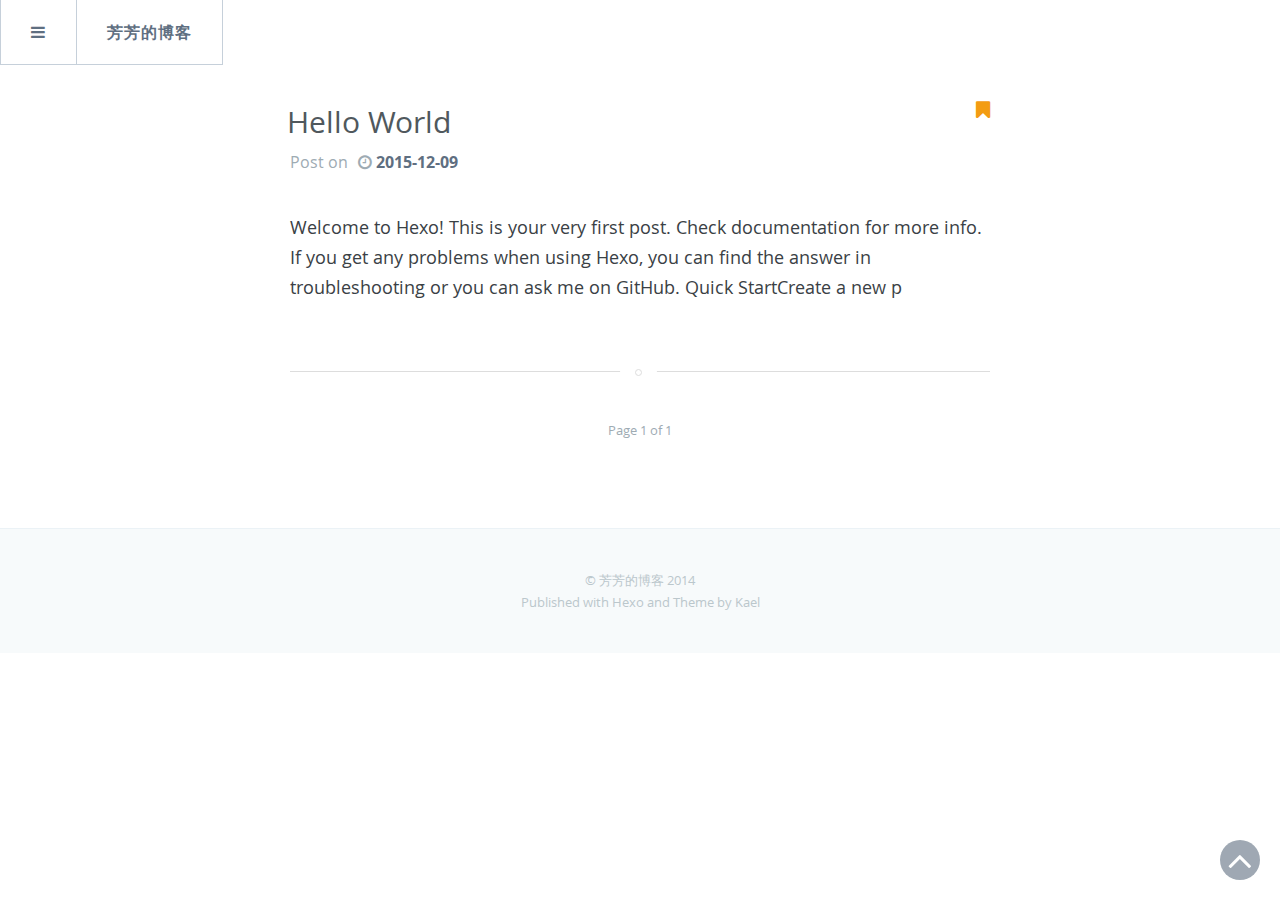
==== commit 0bd15c80: "Site updated: 2015-12-09 15:33:44" ====
--- a/index.html
+++ b/index.html
@@ -43,18 +43,6 @@
                                 <div class="mp-scroll">
                                 
                                 <li class="search-archive-li mp-pjax">
-                                    <a href="/2015/12/09/firstpost/">😃第一天 - 预习代码</a>
-                                </li>
-                                
-                                <li class="search-archive-li mp-pjax">
-                                    <a href="/2015/12/09/UILesson2/">😃第二天 - 预习代码</a>
-                                </li>
-                                
-                                <li class="search-archive-li mp-pjax">
-                                    <a href="/2015/12/09/UILesson1/">😃第一天 - 预习代码</a>
-                                </li>
-                                
-                                <li class="search-archive-li mp-pjax">
                                     <a href="/2015/12/09/hello-world/">Hello World</a>
                                 </li>
                                 
@@ -75,16 +63,6 @@
                             </form>
                             <ul>
                                 <div class="mp-scroll">
-                                
-                                <li class="search-category-li mp-pjax">
-                                    <a href="/categories/［UILesson1］/">&nbsp;&nbsp;&nbsp;［UILesson1］</a>
-                                    <small>2</small>
-                                </li>
-                                
-                                <li class="search-category-li mp-pjax">
-                                    <a href="/categories/［UILesson2］/">&nbsp;&nbsp;&nbsp;［UILesson2］</a>
-                                    <small>1</small>
-                                </li>
                                 
                                 </div>
                             </ul>
@@ -118,18 +96,8 @@
         <div id="pjax">
             <div class="pjax-hidden" style="display: none">
                 
-                    <a  data-pjax href="/2015/12/09/firstpost/">😃第一天 - 预习代码</a>
-                
-                    <a  data-pjax href="/2015/12/09/UILesson2/">😃第二天 - 预习代码</a>
-                
-                    <a  data-pjax href="/2015/12/09/UILesson1/">😃第一天 - 预习代码</a>
-                
                     <a  data-pjax href="/2015/12/09/hello-world/">Hello World</a>
                 
-                
-                    <a data-pjax href="/categories/［UILesson1］/">&nbsp;&nbsp;［UILesson1］</a>
-                
-                    <a data-pjax href="/categories/［UILesson2］/">&nbsp;&nbsp;［UILesson2］</a>
                 
                 
                 <a data-pjax class="fa fa-user" href="/about">&nbsp;&nbsp;&nbsp;About me</a>
@@ -174,97 +142,6 @@
                 
                 <span class="fa fa-bookmark" style="float:right;color:#f39c12"></span>
             </div>
-            <h1 class="post-title"><a data-pjax href="/2015/12/09/firstpost/">😃第一天 - 预习代码</a>
-            </h1>
-
-            <div class="post-meta">
-                Post on<span class="fa fa-clock-o"></span>
-                <time datetime="2015-12-09T06:53:30.000Z"
-                      itemprop="datePublished">2015-12-09</time>
-            </div>
-        </header>
-        <section class="post-excerpt">
-            <p>
-                
-                第一篇
-
-                
-            </p>
-            
-        </section>
-    </article>
-    
-    <article class="post">
-
-        <header class="post-header">
-            <div class="tag-tile">
-                
-                <span class="fa fa-bookmark" style="float:right;color:#f39c12"></span>
-            </div>
-            <h1 class="post-title"><a data-pjax href="/2015/12/09/UILesson2/">😃第二天 - 预习代码</a>
-            </h1>
-
-            <div class="post-meta">
-                Post on<span class="fa fa-clock-o"></span>
-                <time datetime="2015-12-09T01:58:31.000Z"
-                      itemprop="datePublished">2015-12-09</time>
-            </div>
-        </header>
-        <section class="post-excerpt">
-            <p>
-                
-                //  AppDelegate.m
-//  UILesson02基础控件2
-//  Created by Apple on 15/12/1.
-//  Copyright © 2015年 HY. All rights reserved.
-#import “AppDelegate.h”#import “ViewController.h”@interface AppDelegate ()此处有尖括号!&lt;UITextFieldDelega
-                
-            </p>
-            
-        </section>
-    </article>
-    
-    <article class="post">
-
-        <header class="post-header">
-            <div class="tag-tile">
-                
-                <span class="fa fa-bookmark" style="float:right;color:#f39c12"></span>
-            </div>
-            <h1 class="post-title"><a data-pjax href="/2015/12/09/UILesson1/">😃第一天 - 预习代码</a>
-            </h1>
-
-            <div class="post-meta">
-                Post on<span class="fa fa-clock-o"></span>
-                <time datetime="2015-12-09T01:58:31.000Z"
-                      itemprop="datePublished">2015-12-09</time>
-            </div>
-        </header>
-        <section class="post-excerpt">
-            <p>
-                
-                此博客仅作课程预习代码
-UIKit - 第一节课 - UIWindow - UIView - UILabel
-//
-//  AppDelegate.m
-//  UILesson1_UIWindow
-//  Created by Apple on 15/11/27.
-//  Copyright © 2015年 HY. All rights reserved.
-//
-#import “AppDelegate.h”#import “ViewC
-                
-            </p>
-            
-        </section>
-    </article>
-    
-    <article class="post">
-
-        <header class="post-header">
-            <div class="tag-tile">
-                
-                <span class="fa fa-bookmark" style="float:right;color:#f39c12"></span>
-            </div>
             <h1 class="post-title"><a data-pjax href="/2015/12/09/hello-world/">Hello World</a>
             </h1>
 
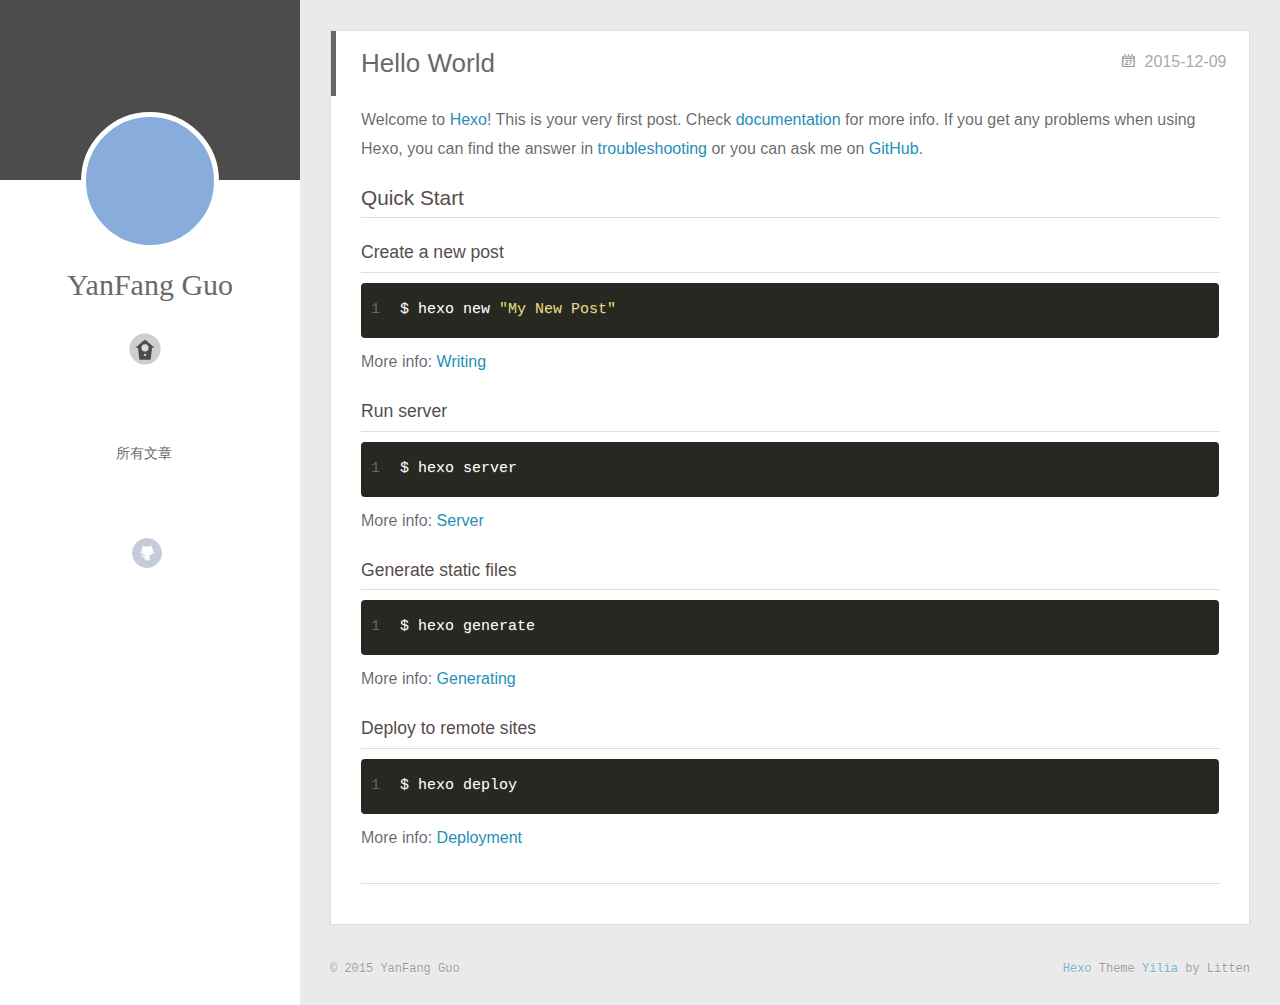
==== commit e3741664: "Site updated: 2015-12-22 09:01:04" ====
--- a/index.html
+++ b/index.html
@@ -1,218 +1,289 @@
 <!DOCTYPE html>
 <html>
-
 <head>
-  <meta http-equiv="Content-Type" content="text/html" charset="UTF-8" >
-  <meta http-equiv="X-UA-Compatible" content="IE=edge,chrome=1"/>
+  <meta charset="utf-8">
+  
   <title>芳芳的博客</title>
-  <meta name="description" content="" />
-  <meta name="HandheldFriendly" content="True" />
-  <meta name="MobileOptimized" content="320" />
-  <meta name="viewport" content="width=device-width, initial-scale=1.0" />
-  <link rel="stylesheet" type="text/css" href="/css/component.css" />
-  <link rel="stylesheet" type="text/css" href="/css/screen.css" />
-  <meta name="generator" content="芳芳的博客">
-  <script src="http://static.duoshuo.com/embed.js"></script>
-  
-  
-  
-
-  
-
+  <meta name="viewport" content="width=device-width, initial-scale=1, maximum-scale=1">
+  <meta name="description">
+<meta property="og:type" content="website">
+<meta property="og:title" content="芳芳的博客">
+<meta property="og:url" content="http://yoursite.com/index.html">
+<meta property="og:site_name" content="芳芳的博客">
+<meta property="og:description">
+<meta name="twitter:card" content="summary">
+<meta name="twitter:title" content="芳芳的博客">
+<meta name="twitter:description">
+  
+    <link rel="alternative" href="/atom.xml" title="芳芳的博客" type="application/atom+xml">
+  
+  
+    <link rel="icon" href="/favicon.png">
+  
+  <link rel="stylesheet" href="/css/style.css" type="text/css">
 </head>
 <body>
-<div class="container">
-    <div class="mp-pusher" id="mp-pusher">
-        <i id="scroll-up" class="fa fa-angle-up"></i>
-        <nav id="mp-menu" class="mp-menu">
-            <div class="mp-level">
-                <a data-pjax class="back-home" style="font-size: 20px" href="/"><h2 ><i class="fa fa-home"></i>
-                        Home</h2></a>
-                <ul class="first-level">
-                    <li>
-                        <a class="fa fa-archive" href="#"><i class="fa fa-angle-left">
-                            </i>&nbsp;&nbsp;Archive</a>
-                        <div class="mp-level page-list">
-                            <h2 ><i class="fa fa-archive"></i>
-                                Archive</h2>
-                            <a class="mp-back" href="#">back</a>
-                            <form id="search-form" action="">
-                                <input type="text" class="search search-archive" placeholder="Search.."/>
-                            </form>
-                            <ul>
-                                <div class="mp-scroll">
-                                
-                                <li class="search-archive-li mp-pjax">
-                                    <a href="/2015/12/09/hello-world/">Hello World</a>
-                                </li>
-                                
-                                </div>
-                            </ul>
-                        </div>
-                    </li>
-                    <li>
-                        <a class="fa fa-copy" href="#"><i class="fa fa-angle-left">
-                            </i>&nbsp;&nbsp;Categories</a>
-
-                        <div class="mp-level page-list">
-                            <h2 ><i class="fa fa-copy"></i>
-                                Categories</h2>
-                            <a class="mp-back" href="#">back</a>
-                            <form id="search-form" action="">
-                                <input type="text" class="search search-category" placeholder="Search.."/>
-                            </form>
-                            <ul>
-                                <div class="mp-scroll">
-                                
-                                </div>
-                            </ul>
-                        </div>
-                    </li>
-                    <li>
-                        <a class="fa fa-tags" href="#"><i class="fa fa-angle-left">
-                            </i>&nbsp;&nbsp;Tags</a>
-                        <div class="mp-level page-list">
-                            <h2 ><i class="fa fa-tags"></i>
-                                Tags</h2>
-                            <a class="mp-back" href="#">back</a>
-                            <form id="search-form" action="">
-                                <input type="text" class="search search-tag" placeholder="Search.."/>
-                            </form>
-                            <ul>
-                                <div class="mp-scroll">
-                                
-                                </div>
-                            </ul>
-                        </div>
-                    </li>
-                    
-                    <li class="mp-pjax"><a class="fa fa-user" href="/about">&nbsp;&nbsp;&nbsp;About me</a></li>
-                    <li><a class="fa fa-github" href="#">&nbsp;&nbsp;&nbsp;Github</a></li>
-
-                </ul>
-
-            </div>
-        </nav>
-        <div id="pjax">
-            <div class="pjax-hidden" style="display: none">
-                
-                    <a  data-pjax href="/2015/12/09/hello-world/">Hello World</a>
-                
-                
-                
-                <a data-pjax class="fa fa-user" href="/about">&nbsp;&nbsp;&nbsp;About me</a>
-            </div>
-            <nav class="nexus">
-                <li  style="border-left: 1px solid #c6d0da;">
-                    <a id="trigger" href="#"><i class="fa fa-bars"></i></a>
-                </li>
-                <li ><a id="nexus-back" data-pjax href="/">芳芳的博客</a></li>
-                
-                <div id="nav-container">
-                    <div class="post-navbar" style="line-height: 63px;display:none">
-                        <li id="navbar-title"><a href="#">undefined</a></li>
-                        <li id="navbar-toc" style="border-left: none">
-                            <a style="padding-right: 15px">
-                                <span id="toc-content" >Introduction</span><i class="fa fa-chevron-down" ></i>
-                            </a>
-                            <div class="hidden-box">
-                                <ul id="toc"></ul>
-                            </div>
-                        </li>
-                    </div>
-                </div>
-                
-            </nav>
-
-            <div class="scroller">
-            <div class="scroller-inner">
-
-
-<!-- -->
-<!--<body class="home-template">-->
-<!---->
-  
-<main class="content" role="main">
-
-    
-    <article class="post">
-
-        <header class="post-header">
-            <div class="tag-tile">
-                
-                <span class="fa fa-bookmark" style="float:right;color:#f39c12"></span>
-            </div>
-            <h1 class="post-title"><a data-pjax href="/2015/12/09/hello-world/">Hello World</a>
-            </h1>
-
-            <div class="post-meta">
-                Post on<span class="fa fa-clock-o"></span>
-                <time datetime="2015-12-09T01:48:30.000Z"
-                      itemprop="datePublished">2015-12-09</time>
-            </div>
-        </header>
-        <section class="post-excerpt">
-            <p>
-                
-                Welcome to Hexo! This is your very first post. Check documentation for more info. If you get any problems when using Hexo, you can find the answer in troubleshooting or you can ask me on GitHub.
-Quick StartCreate a new p
-                
-            </p>
-            
-        </section>
-    </article>
-    
-    <nav class="pagination" role="pagination">
+  <div id="container">
+    <div class="left-col">
+    <div class="overlay"></div>
+<div class="intrude-less">
+	<header id="header" class="inner">
+		<a href="/" class="profilepic">
+			
+			<img lazy-src="http://ww2.sinaimg.cn/large/6ae34799gw1eymk0h035jj204g047wel.jpg" class="js-avatar">
+			
+		</a>
+
+		<hgroup>
+		  <h1 class="header-author"><a href="/">YanFang Guo</a></h1>
+		</hgroup>
+
+		
+
+		
+			<div class="switch-btn">
+				<div class="icon">
+					<div class="icon-ctn">
+						<div class="icon-wrap icon-house" data-idx="0">
+							<div class="birdhouse"></div>
+							<div class="birdhouse_holes"></div>
+						</div>
+						<div class="icon-wrap icon-ribbon hide" data-idx="1">
+							<div class="ribbon"></div>
+						</div>
+						
+						<div class="icon-wrap icon-link hide" data-idx="2">
+							<div class="loopback_l"></div>
+							<div class="loopback_r"></div>
+						</div>
+						
+						
+						<div class="icon-wrap icon-me hide" data-idx="3">
+							<div class="user"></div>
+							<div class="shoulder"></div>
+						</div>
+						
+					</div>
+					
+				</div>
+				<div class="tips-box hide">
+					<div class="tips-arrow"></div>
+					<ul class="tips-inner">
+						<li>菜单</li>
+						<li>标签</li>
+						
+						<li>友情链接</li>
+						
+						
+						<li>关于我</li>
+						
+					</ul>
+				</div>
+			</div>
+		
+
+		<div class="switch-area">
+			<div class="switch-wrap">
+				<section class="switch-part switch-part1">
+					<nav class="header-menu">
+						<ul>
+						
+							<li><a href="/archives">所有文章</a></li>
+				        
+						</ul>
+					</nav>
+					<nav class="header-nav">
+						<div class="social">
+							
+								<a class="github" target="_blank" href="http://www.github.com" title="github">github</a>
+					        
+						</div>
+					</nav>
+				</section>
+				
+				
+				<section class="switch-part switch-part2">
+					<div class="widget tagcloud" id="js-tagcloud">
+						
+					</div>
+				</section>
+				
+				
+				
+				<section class="switch-part switch-part3">
+					<div id="js-friends">
+					
+			        </div>
+				</section>
+				
+
+				
+				
+				<section class="switch-part switch-part4">
+				
+					<div id="js-aboutme">高瞻远瞩,脚踏实地.</div>
+				</section>
+				
+			</div>
+		</div>
+	</header>				
+</div>
+    </div>
+    <div class="mid-col">
+      <nav id="mobile-nav">
+  	<div class="overlay">
+  		<div class="slider-trigger"></div>
+  		<h1 class="header-author js-mobile-header hide">YanFang Guo</h1>
+  	</div>
+	<div class="intrude-less">
+		<header id="header" class="inner">
+			<div class="profilepic">
+				<img lazy-src="http://ww2.sinaimg.cn/large/6ae34799gw1eymk0h035jj204g047wel.jpg" class="js-avatar">
+			</div>
+			<hgroup>
+			  <h1 class="header-author">YanFang Guo</h1>
+			</hgroup>
+			
+			<nav class="header-menu">
+				<ul>
+				
+					<li><a href="/archives">所有文章</a></li>
+		        
+		        <div class="clearfix"></div>
+				</ul>
+			</nav>
+			<nav class="header-nav">
+				<div class="social">
+					
+						<a class="github" target="_blank" href="http://www.github.com" title="github">github</a>
+			        
+				</div>
+			</nav>
+		</header>				
+	</div>
+</nav>
+      <div class="body-wrap">
+  
+    <article id="post-hello-world" class="article article-type-post" itemscope itemprop="blogPost">
+  
+    <div class="article-meta">
+      <a href="/2015/12/09/hello-world/" class="article-date">
+  	<time datetime="2015-12-09T01:48:30.000Z" itemprop="datePublished">2015-12-09</time>
+</a>
+    </div>
+  
+  <div class="article-inner">
+    
+      <input type="hidden" class="isFancy" />
+    
+    
+      <header class="article-header">
         
-        <span class="page-number">Page 1 of 1</span>
-        
-    </nav>
-</main>
-
-
-  
-<footer class="site-footer">
-    
-    <div class="inner">
-        <section class="copyright"><a href="/"></a> &copy; 芳芳的博客 2014</section>
-        <section class="poweredby">Published with <a target="_blank" href="http://hexo.io/">Hexo   </a> and Theme by <a target="_blank" href="https://github.com/yuche/hexo-theme-kael">Kael</a></section>
-    </div>
+  
+    <h1 itemprop="name">
+      <a class="article-title" href="/2015/12/09/hello-world/">Hello World</a>
+    </h1>
+  
+
+      </header>
+      
+    
+    <div class="article-entry" itemprop="articleBody">
+      
+        <p>Welcome to <a href="http://hexo.io/" target="_blank" rel="external">Hexo</a>! This is your very first post. Check <a href="http://hexo.io/docs/" target="_blank" rel="external">documentation</a> for more info. If you get any problems when using Hexo, you can find the answer in <a href="http://hexo.io/docs/troubleshooting.html" target="_blank" rel="external">troubleshooting</a> or you can ask me on <a href="https://github.com/hexojs/hexo/issues" target="_blank" rel="external">GitHub</a>.</p>
+<h2 id="Quick_Start">Quick Start</h2><h3 id="Create_a_new_post">Create a new post</h3><figure class="highlight bash"><table><tr><td class="gutter"><pre><span class="line">1</span><br></pre></td><td class="code"><pre><span class="line">$ hexo new <span class="string">"My New Post"</span></span><br></pre></td></tr></table></figure>
+<p>More info: <a href="http://hexo.io/docs/writing.html" target="_blank" rel="external">Writing</a></p>
+<h3 id="Run_server">Run server</h3><figure class="highlight bash"><table><tr><td class="gutter"><pre><span class="line">1</span><br></pre></td><td class="code"><pre><span class="line">$ hexo server</span><br></pre></td></tr></table></figure>
+<p>More info: <a href="http://hexo.io/docs/server.html" target="_blank" rel="external">Server</a></p>
+<h3 id="Generate_static_files">Generate static files</h3><figure class="highlight bash"><table><tr><td class="gutter"><pre><span class="line">1</span><br></pre></td><td class="code"><pre><span class="line">$ hexo generate</span><br></pre></td></tr></table></figure>
+<p>More info: <a href="http://hexo.io/docs/generating.html" target="_blank" rel="external">Generating</a></p>
+<h3 id="Deploy_to_remote_sites">Deploy to remote sites</h3><figure class="highlight bash"><table><tr><td class="gutter"><pre><span class="line">1</span><br></pre></td><td class="code"><pre><span class="line">$ hexo deploy</span><br></pre></td></tr></table></figure>
+<p>More info: <a href="http://hexo.io/docs/deployment.html" target="_blank" rel="external">Deployment</a></p>
+
+      
+    </div>
+    
+    <div class="article-info article-info-index">
+      
+      
+      
+
+      
+      <div class="clearfix"></div>
+    </div>
+    
+  </div>
+  
+</article>
+
+
+
+
+
+
+
+  
+  
+</div>
+      <footer id="footer">
+  <div class="outer">
+    <div id="footer-info">
+    	<div class="footer-left">
+    		&copy; 2015 YanFang Guo
+    	</div>
+      	<div class="footer-right">
+      		<a href="http://hexo.io/" target="_blank">Hexo</a>  Theme <a href="https://github.com/litten/hexo-theme-yilia" target="_blank">Yilia</a> by Litten
+      	</div>
+    </div>
+  </div>
 </footer>
-</div>
-</div><!-- /scroller -->
-
-</div><!-- /pusher -->
-</div><!-- /container -->
-</div>
-
-<!-- Easter eggs -->
-
-<div class="egg animated">
-    <a id="close-button" href="#">X</a>
-    <div class="block">
-        <div class="loading">
-            <span class="ball1"></span>
-            <span class="ball2"></span>
-        </div>
-    </div>
-</div>
-  
-<script src="//cdn.staticfile.org/jquery/1.11.0/jquery.min.js"></script>
+    </div>
+    
+  <link rel="stylesheet" href="/fancybox/jquery.fancybox.css" type="text/css">
+
+
 <script>
-    if (!window.jQuery) {
-        var script = document.createElement('script');
-        script.src = "/js/jquery.min.js";
-        document.body.appendChild(script);
+	var yiliaConfig = {
+		fancybox: true,
+		mathjax: true,
+		animate: true,
+		isHome: true,
+		isPost: false,
+		isArchive: false,
+		isTag: false,
+		isCategory: false,
+		open_in_new: true
+	}
+</script>
+<script src="http://7.url.cn/edu/jslib/comb/require-2.1.6,jquery-1.9.1.min.js" type="text/javascript"></script>
+<script src="/js/main.js" type="text/javascript"></script>
+
+
+
+
+
+
+<script type="text/x-mathjax-config">
+MathJax.Hub.Config({
+    tex2jax: {
+        inlineMath: [ ['$','$'], ["\\(","\\)"]  ],
+        processEscapes: true,
+        skipTags: ['script', 'noscript', 'style', 'textarea', 'pre', 'code']
     }
+});
+
+MathJax.Hub.Queue(function() {
+    var all = MathJax.Hub.getAllJax(), i;
+    for(i=0; i < all.length; i += 1) {
+        all[i].SourceElement().parentNode.className += ' has-jax';                 
+    }       
+});
 </script>
-<script type="text/javascript" src="/js/lib.js"></script>
-<script type="text/javascript" src="/js/main.js"></script>
-
-
-
-
-
-
-
+
+<script type="text/javascript" src="http://cdn.mathjax.org/mathjax/latest/MathJax.js?config=TeX-AMS-MML_HTMLorMML">
+</script>
+
+
+  </div>
 </body>
-</html>
+</html>--- a/css/style.css
+++ b/css/style.css
@@ -0,0 +1,2291 @@
+body {
+  width: 100%;
+}
+body:before,
+body:after {
+  content: "";
+  display: table;
+}
+body:after {
+  clear: both;
+}
+@font-face {
+  font-family: 'FontAwesome';
+  src: url("fonts/fontawesome-webfont.eot");
+  src: url("fonts/fontawesome-webfont.eot?#iefix") format("embedded-opentype"), url("fonts/fontawesome-webfont.woff") format("woff"), url("fonts/fontawesome-webfont.ttf") format("truetype"), url("fonts/fontawesome-webfont.svgz#FontAwesomeRegular") format("svg"), url("fonts/fontawesome-webfont.svg#FontAwesomeRegular") format("svg");
+  font-weight: normal;
+  font-style: normal;
+}
+html,
+body,
+div,
+span,
+applet,
+object,
+iframe,
+h1,
+h2,
+h3,
+h4,
+h5,
+h6,
+p,
+blockquote,
+pre,
+a,
+abbr,
+acronym,
+address,
+big,
+cite,
+code,
+del,
+dfn,
+em,
+img,
+ins,
+kbd,
+q,
+s,
+samp,
+small,
+strike,
+strong,
+sub,
+sup,
+tt,
+var,
+dl,
+dt,
+dd,
+ol,
+ul,
+li,
+fieldset,
+form,
+label,
+legend,
+table,
+caption,
+tbody,
+tfoot,
+thead,
+tr,
+th,
+td {
+  margin: 0;
+  padding: 0;
+  border: 0;
+  outline: 0;
+  font-weight: inherit;
+  font-style: inherit;
+  font-family: inherit;
+  font-size: 100%;
+  vertical-align: baseline;
+}
+body {
+  line-height: 1;
+  color: #000;
+  background: #fff;
+}
+ol,
+ul {
+  list-style: none;
+}
+table {
+  border-collapse: separate;
+  border-spacing: 0;
+  vertical-align: middle;
+}
+caption,
+th,
+td {
+  text-align: left;
+  font-weight: normal;
+  vertical-align: middle;
+}
+a img {
+  border: none;
+}
+ol {
+  list-style: decimal;
+  padding-left: 20px;
+}
+ul {
+  list-style: none;
+}
+input,
+button {
+  margin: 0;
+  padding: 0;
+}
+input::-moz-focus-inner,
+button::-moz-focus-inner {
+  border: 0;
+  padding: 0;
+}
+@font-face {
+  font-family: FontAwesome;
+  font-style: normal;
+  font-weight: normal;
+  src: url("fonts/fontawesome-webfont.eot?v=#4.0.3");
+  src: url("fonts/fontawesome-webfont.eot?#iefix&v=#4.0.3") format("embedded-opentype"), url("fonts/fontawesome-webfont.woff?v=#4.0.3") format("woff"), url("fonts/fontawesome-webfont.ttf?v=#4.0.3") format("truetype"), url("fonts/fontawesome-webfont.svg#fontawesomeregular?v=#4.0.3") format("svg");
+}
+html,
+body,
+#container {
+  height: 100%;
+}
+body {
+  font-family: "微软雅黑", "HelveticaNeue-Light", "Helvetica Neue Light", "Helvetica Neue", Helvetica, Arial, sans-serif;
+  font-size: 16px;
+  background: #fff;
+  color: rgba(0,0,0,0.6);
+  -webkit-overflow-scrolling: touch;
+}
+h1,
+h2,
+h3 {
+  display: block;
+}
+h1 {
+  font-size: 1.5em;
+}
+h2 {
+  font-size: 1.3em;
+}
+h3 {
+  font-size: 1.1em;
+}
+h4,
+h5,
+h6 {
+  font-size: 1em;
+}
+a {
+  text-decoration: none;
+  outline-width: 0;
+  color: #258fb8;
+  outline: none;
+}
+.alignleft {
+  float: left;
+}
+.alignright {
+  float: right;
+}
+.clearfix {
+  *zoom: 1;
+}
+.clearfix:after {
+  content: "";
+  display: table;
+  clear: both;
+}
+.inner {
+  width: 1000px;
+  margin: 0 auto;
+}
+.hide {
+  display: none;
+}
+@media screen and (max-width: 1040px) {
+  .inner {
+    width: 100%;
+  }
+}
+#container {
+  position: relative;
+  min-height: 100%;
+}
+#container #mobile-nav {
+  display: none;
+}
+#container #mobile-nav .overlay {
+  height: 110px;
+  position: absolute;
+  width: 100%;
+  background: #4d4d4d;
+}
+#container #mobile-nav .overlay.fixed {
+  position: fixed;
+  height: 42px;
+  z-index: 99;
+}
+#container #mobile-nav #header {
+  padding: 10px 0 0 0;
+}
+#container #mobile-nav #header .profilepic {
+  display: block;
+  position: relative;
+  z-index: 100;
+}
+#container #mobile-nav #header .header-menu {
+  height: auto;
+  margin: 10px;
+}
+#container #mobile-nav #header .header-menu ul {
+  text-align: center;
+  cursor: default;
+}
+#container #mobile-nav #header .header-menu li {
+  display: inline-block;
+  margin: 3px;
+}
+#container .left-col {
+  background: #fff;
+  width: 300px;
+  position: fixed;
+  opacity: 1;
+  -webkit-transition: all 0.2s ease-in;
+  -moz-transition: all 0.2s ease-in;
+  -ms-transition: all 0.2s ease-in;
+  transition: all 0.2s ease-in;
+  height: 100%;
+}
+#container .left-col .overlay {
+  width: 100%;
+  height: 180px;
+  background-color: #000;
+  position: absolute;
+  opacity: 0.7;
+}
+#container .left-col .intrude-less {
+  width: 76%;
+  text-align: center;
+  margin: 112px auto 0;
+}
+#container .mid-col {
+  position: absolute;
+  right: 0;
+  min-height: 100%;
+  background: #eaeaea;
+  left: 300px;
+  width: auto;
+}
+@media screen and (max-width: 800px) {
+  #container .left-col {
+    display: none;
+  }
+  #container .mid-col {
+    left: 0;
+  }
+  #container #header .header-nav {
+    position: relative;
+  }
+  #container .header-author.fixed {
+    position: fixed;
+    top: -13px;
+    width: 100%;
+    color: #ddd;
+  }
+  #container .overlay .slider-trigger {
+    position: absolute;
+    z-index: 101;
+    bottom: 0;
+    left: 0;
+    width: 42px;
+    height: 42px;
+  }
+  #container .overlay .slider-trigger:hover {
+    background: #444;
+  }
+  #container .overlay .slider-trigger:before {
+    color: #ddd;
+    content: "\f00b";
+    font: 16px FontAwesome;
+    width: 16px;
+    height: 16px;
+    margin-left: 9px;
+    margin-top: 14px;
+    display: block;
+  }
+  #container .article-header {
+    border-left: none;
+    padding: 0;
+    border-bottom: 1px dotted #ddd;
+  }
+  #container .article-header h1 {
+    margin-bottom: 10px;
+  }
+  #container .header-subtitle {
+    padding: 0 24px;
+  }
+  #container .article-info-index.article-info {
+    padding-top: 10px;
+    margin: 0;
+    border-top: 1px solid #ddd;
+  }
+  #container .article-info-post.article-info {
+    margin: 0;
+    padding-top: 10px;
+    border: none;
+  }
+  #container .article-more-link a {
+    float: right;
+  }
+  #container #viewer-box .viewer-box-l {
+    font-size: 14px;
+  }
+  #container .article {
+    padding: 10px;
+    margin: 10px;
+    font-size: 14px;
+  }
+  #container .article .article-entry {
+    padding-left: 0;
+    padding-right: 0;
+    padding-top: 10px;
+  }
+  #container .article .article-title {
+    font-size: 18px;
+    max-width: 185px;
+    display: block;
+    margin: 0;
+  }
+  #container .article .article-meta {
+    width: auto;
+    height: 30px;
+    margin-top: -5px;
+    position: ralative;
+  }
+  #container .article .article-meta .article-date {
+    font-size: 12px;
+    -webkit-border-radius: 0;
+    border-radius: 0;
+    color: #666;
+    background: none;
+    height: auto;
+    padding: 0;
+    margin: 0;
+    width: 100%;
+    text-align: left;
+    margin-left: 10px;
+  }
+  #container .article .article-meta .article-date time {
+    width: auto;
+    float: right;
+    margin-right: 10px;
+  }
+  #container .article .article-meta .article-tag-list {
+    margin-top: 7px;
+    position: absolute;
+    right: 10px;
+    top: 0;
+  }
+  #container .article .article-meta .article-tag-list:before {
+    float: left;
+    margin-top: 1px;
+    left: 0;
+  }
+  #container .article .article-meta .article-tag-list .article-tag-list-item {
+    float: left;
+    padding-left: 0;
+    width: auto;
+    max-width: 83px;
+  }
+  #container .article .article-meta .article-category {
+    margin-top: 7px;
+    position: absolute;
+    right: 10px;
+    top: -30px;
+  }
+  #container .article .article-meta .article-category:before {
+    float: left;
+    margin-top: 1px;
+    left: 15px;
+  }
+  #container .article .article-meta .article-category .article-category-link {
+    max-width: 83px;
+    width: auto;
+    padding-left: 10px;
+  }
+  #container .article .article-nav-link-wrap {
+    margin: 5px 0;
+  }
+  #container .article .article-nav-link-wrap strong {
+    float: left;
+    margin-right: 5px;
+  }
+  #container .article #article-nav-older {
+    float: none;
+    display: block;
+  }
+  #container .share {
+    padding: 3px 10px;
+  }
+  #container .duoshuo {
+    padding: 0 13px;
+  }
+  #container #disqus_thread {
+    padding: 0 13px;
+  }
+  #container #mobile-nav {
+    display: block;
+  }
+  #container #page-nav .extend {
+    opacity: 1;
+  }
+  #container .instagram .open-ins {
+    left: 2px;
+    top: -30px;
+    color: #aaa;
+  }
+  #container .info-on-right {
+    float: initial;
+  }
+  #container .archives-wrap {
+    margin: 10px 10px 0px;
+    padding: 10px;
+  }
+  #container .archives-wrap .archive-article-title {
+    font-size: 14px;
+  }
+  #container .archives-wrap .archive-year-wrap {
+    position: relative;
+    padding: 0 0 0 0;
+  }
+  #container .archives-wrap .archive-year-wrap a {
+    padding: 0 0 0 0;
+  }
+  #container .archives-wrap .article-meta .archive-article-date {
+    font-size: 12px;
+    margin-right: 10px;
+    margin-top: -5px;
+  }
+  #container .archives-wrap .article-meta .article-tag-list-link {
+    font-size: 12px;
+  }
+  #container .archives .archive-article {
+    padding: 10px 0;
+    margin-left: 0;
+  }
+  #container #footer .footer-left {
+    float: initial;
+    margin-bottom: 10px;
+  }
+  #container #footer .footer-right {
+    float: initial;
+  }
+}
+.header-author {
+  text-align: center;
+  margin: 0.67em 0;
+  font-family: Roboto, "Roboto", serif;
+  font-size: 30px;
+  -webkit-transition: 0.3s;
+  -moz-transition: 0.3s;
+  -ms-transition: 0.3s;
+  transition: 0.3s;
+}
+#header {
+  width: 100%;
+}
+#header a {
+  color: #696969;
+}
+#header a:hover {
+  color: #b0a0aa;
+}
+#header .profilepic {
+  text-align: center;
+  display: block;
+  border: 5px solid #fff;
+  -webkit-border-radius: 300px;
+  border-radius: 300px;
+  width: 128px;
+  height: 128px;
+  margin: 0 auto;
+  position: relative;
+  overflow: hidden;
+  background: #88acdb;
+  -webkit-transition: all 0.2s ease-in;
+  display: -webkit-box;
+  -webkit-box-orient: horizontal;
+  -webkit-box-pack: center;
+  -webkit-box-align: center;
+  text-align: center;
+}
+#header .profilepic img {
+  width: 20%;
+  height: 20%;
+  -webkit-border-radius: 300px;
+  border-radius: 300px;
+  opacity: 0;
+  -webkit-transition: all 0.2s ease-in;
+}
+#header .profilepic img.show {
+  width: 100%;
+  height: 100%;
+  opacity: 1;
+}
+#header .header-subtitle {
+  text-align: center;
+  color: #999;
+  font-size: 14px;
+  line-height: 25px;
+  overflow: hidden;
+  text-overflow: ellipsis;
+  display: -webkit-box;
+  -webkit-line-clamp: 2;
+  -webkit-box-orient: vertical;
+}
+#header .header-menu {
+  font-weight: 300;
+  line-height: 31px;
+  cursor: pointer;
+  text-transform: uppercase;
+  float: none;
+  height: 150px;
+  margin-left: -12px;
+  text-align: center;
+  display: -webkit-box;
+  -webkit-box-orient: horizontal;
+  -webkit-box-pack: center;
+  -webkit-box-align: center;
+}
+#header .header-menu li {
+  cursor: default;
+}
+#header .header-menu li a {
+  font-size: 14px;
+  min-width: 300px;
+}
+#header .switch-area {
+  position: relative;
+  width: 100%;
+  overflow: hidden;
+  min-height: 500px;
+  font-size: 14px;
+}
+#header .switch-area .switch-wrap {
+  -webkit-transition: -webkit-transform 0.3s ease-in;
+  -moz-transition: -moz-transform 0.3s ease-in;
+  -ms-transition: -ms-transform 0.3s ease-in;
+  transition: transform 0.3s ease-in;
+  position: relative;
+}
+#header .turn-left {
+  -webkit-transform: translate(-100%, 0);
+  -moz-transform: translate(-100%, 0);
+  -ms-transform: translate(-100%, 0);
+  transform: translate(-100%, 0);
+}
+#header .header-nav {
+  width: 100%;
+  position: absolute;
+  -webkit-transition: -webkit-transform 0.3s ease-in;
+  -moz-transition: -moz-transform 0.3s ease-in;
+  -ms-transition: -ms-transform 0.3s ease-in;
+  transition: transform 0.3s ease-in;
+}
+#header .header-nav .social {
+  margin-right: 15px;
+  margin-top: 10px;
+  text-align: center;
+}
+#header .header-nav .social a {
+  -webkit-border-radius: 50%;
+  border-radius: 50%;
+  display: -moz-inline-stack;
+  display: inline-block;
+  vertical-align: middle;
+  *vertical-align: auto;
+  zoom: 1;
+  *display: inline;
+  text-indent: -9999px;
+  margin: 0 8px 15px 8px;
+  opacity: 0.7;
+  width: 28px;
+  height: 28px;
+  -webkit-transition: 0.3s;
+  -moz-transition: 0.3s;
+  -ms-transition: 0.3s;
+  transition: 0.3s;
+}
+#header .header-nav .social a:hover {
+  opacity: 1;
+}
+#header .header-nav .social a:last-of-type {
+  margin-right: 0;
+}
+#header .header-nav .social a.weibo {
+  background: url("/img/weibo.png") center no-repeat #aaf;
+  border: 1px solid #aaf;
+}
+#header .header-nav .social a.weibo:hover {
+  border: 1px solid #aaf;
+}
+#header .header-nav .social a.rss {
+  background: url("/img/rss.png") center no-repeat #ef7522;
+  border: 1px solid #ef7522;
+}
+#header .header-nav .social a.rss:hover {
+  border: 1px solid #cf5d0f;
+}
+#header .header-nav .social a.github {
+  background: url("/img/github.png") center no-repeat #afb6ca;
+  border: 1px solid #afb6ca;
+}
+#header .header-nav .social a.github:hover {
+  border: 1px solid #909ab6;
+}
+#header .header-nav .social a.facebook {
+  background: url("/img/facebook.png") center no-repeat #3b5998;
+  border: 1px solid #3b5998;
+}
+#header .header-nav .social a.facebook:hover {
+  border: 1px solid #2d4373;
+}
+#header .header-nav .social a.google {
+  background: url("/img/google.png") center no-repeat #c83d20;
+  border: 1px solid #c83d20;
+}
+#header .header-nav .social a.google:hover {
+  border: 1px solid #9c3019;
+}
+#header .header-nav .social a.twitter {
+  background: url("/img/twitter.png") center no-repeat #55cff8;
+  border: 1px solid #55cff8;
+}
+#header .header-nav .social a.twitter:hover {
+  border: 1px solid #24c1f6;
+}
+#header .header-nav .social a.linkedin {
+  background: url("/img/linkedin.png") center no-repeat #005a87;
+  border: 1px solid #005a87;
+}
+#header .header-nav .social a.linkedin:hover {
+  border: 1px solid #006b98;
+}
+#header .header-nav .social a.zhihu {
+  background: url("/img/zhihu.png") center no-repeat #0078d8;
+  border: 1px solid #0078d8;
+}
+#header .header-nav .social a.zhihu:hover {
+  border: 1px solid #0078d8;
+}
+#header .header-nav .social a.douban {
+  background: url("/img/douban.png") center no-repeat #06c611;
+  border: 1px solid #06c611;
+}
+#header .header-nav .social a.douban:hover {
+  border: 1px solid #06c611;
+}
+#header .header-nav .social a.mail {
+  background: url("/img/mail.png") center no-repeat #005a87;
+  border: 1px solid #005a87;
+}
+#header .header-nav .social a.mail:hover {
+  border: 1px solid #006b98;
+}
+#header .switch-part {
+  width: 100%;
+  position: absolute;
+}
+#header .switch-part1 {
+  left: 0;
+}
+#header .switch-part2 {
+  left: 100%;
+  top: 20px;
+  overlay-x: hidden;
+  overflow-y: auto;
+  max-height: 200px;
+}
+#header .switch-part3 {
+  left: 200%;
+  line-height: 30px;
+}
+#header .switch-part3 .switch-friends-link {
+  margin-right: 9px;
+  -webkit-border-radius: 3px;
+  border-radius: 3px;
+  padding: 5px;
+}
+#header .switch-part3 .switch-friends-link:hover {
+  background: #88acdb;
+  color: #fff;
+}
+#header .switch-part4 {
+  left: 300%;
+  text-align: left;
+  line-height: 30px;
+}
+.duoshuo {
+  padding: 0 40px;
+}
+#disqus_thread {
+  padding: 0 40px;
+}
+.archives-wrap {
+  position: relative;
+  margin: 0 30px;
+  padding-right: 60px;
+  border-bottom: 1px solid #eee;
+  background: #fff;
+}
+.archives-wrap:first-child {
+  margin-top: 30px;
+}
+.archives-wrap:last-child {
+  margin-bottom: 80px;
+}
+.archives-wrap .archive-year-wrap {
+  line-height: 35px;
+  width: 200px;
+  position: absolute;
+  padding-top: 15px;
+  font-size: 1.8em;
+}
+.archives-wrap .archive-year-wrap a {
+  color: #666;
+  font-weight: bold;
+  padding-left: 48px;
+}
+.archives {
+  position: relative;
+}
+.archives .article-info {
+  border: none;
+}
+.archives .archive-article {
+  margin-left: 200px;
+  padding: 20px 0;
+  border-bottom: 1px solid #eee;
+  border-top: 1px solid #fff;
+  position: relative;
+}
+.archives .archive-article:first-child {
+  border-top: none;
+}
+.archives .archive-article:last-child {
+  border-bottom: none;
+}
+.archives .archive-article-title {
+  font-size: 16px;
+  color: #333;
+  -webkit-transition: color 0.3s;
+  -moz-transition: color 0.3s;
+  -ms-transition: color 0.3s;
+  transition: color 0.3s;
+}
+.archives .archive-article-title:hover {
+  color: #657b83;
+}
+.archives .archive-article-title span {
+  display: block;
+  color: #a8a8a8;
+  font-size: 12px;
+  line-height: 14px;
+  height: 7px;
+  padding-left: 2px;
+}
+.archives .archive-article-title span:before {
+  display: inline-block;
+  content: "“";
+  font-family: serif;
+  font-size: 30px;
+  float: left;
+  margin: 4px 4px 0 -12px;
+  color: #c8c8c8;
+}
+.archive-article-inner .archive-article-header {
+  position: relative;
+}
+.archive-article-inner .article-meta {
+  position: relative;
+  float: right;
+  margin-top: -10px;
+  color: #555;
+  background: none;
+  text-align: right;
+  width: auto;
+}
+.archive-article-inner .article-meta .article-date time {
+  color: #aaa;
+}
+.archive-article-inner .article-meta .archive-article-date,
+.archive-article-inner .article-meta .article-tag-list {
+  margin-right: 30px;
+  display: -moz-inline-stack;
+  display: inline-block;
+  vertical-align: middle;
+  zoom: 1;
+  color: #666;
+  font-size: 14px;
+}
+.archive-article-inner .article-meta .archive-article-date {
+  cursor: default;
+  font-size: 12px;
+  margin-bottom: 5px;
+  margin-top: -10px;
+}
+.archive-article-inner .article-meta .archive-article-date time:before {
+  content: "\f073";
+  color: #999;
+  position: relative;
+  margin-right: 10px;
+  font: 16px FontAwesome;
+}
+.archive-article-inner .article-meta .article-category:before {
+  float: left;
+  margin-top: 1px;
+  left: 15px;
+}
+.archive-article-inner .article-meta .article-category .article-category-link {
+  width: auto;
+  max-width: 83px;
+  padding-left: 10px;
+}
+.archive-article-inner .article-meta .article-tag-list {
+  margin-top: 0px;
+}
+.archive-article-inner .article-meta .article-tag-list:before {
+  left: 15px;
+}
+.archive-article-inner .article-meta .article-tag-list .article-tag-list-item {
+  display: inline-block;
+  width: auto;
+  max-width: 83px;
+  padding-left: 8px;
+  font-size: 12px;
+}
+.body-wrap {
+  margin-bottom: 80px;
+}
+.article {
+  margin: 30px;
+  position: relative;
+  border: 1px solid #ddd;
+  background: #fff;
+  -webkit-transition: all 0.2s ease-in;
+}
+.article.show {
+  visibility: visible;
+  -webkit-animation: cd-bounce-1 0.6s;
+  -moz-animation: cd-bounce-1 0.6s;
+  -webkit-animation: cd-bounce-1 0.6s;
+  -moz-animation: cd-bounce-1 0.6s;
+  -ms-animation: cd-bounce-1 0.6s;
+  animation: cd-bounce-1 0.6s;
+}
+.article.hidden {
+  visibility: hidden;
+}
+.article img {
+  max-width: 100%;
+}
+@-webkit-keyframes cd-bounce-1 {
+  0% {
+    opacity: 0;
+    -webkit-transform: scale(1);
+  }
+  60% {
+    opacity: 1;
+    -webkit-transform: scale(1.01);
+  }
+  100% {
+    -webkit-transform: scale(1);
+  }
+}
+@-moz-keyframes cd-bounce-1 {
+  0% {
+    opacity: 0;
+    -moz-transform: scale(1);
+  }
+  60% {
+    opacity: 1;
+    -moz-transform: scale(1.01);
+  }
+  100% {
+    -moz-transform: scale(1);
+  }
+}
+.article-index {
+  margin-left: 200px;
+  padding: 15px 0;
+  margin-right: 75px;
+}
+.article-index .brief {
+  display: block;
+  color: #a8a8a8;
+  font-size: 12px;
+  line-height: 14px;
+  height: 7px;
+  padding-left: 2px;
+}
+.article-index .brief:before {
+  display: inline-block;
+  content: "“";
+  font-family: serif;
+  font-size: 30px;
+  float: left;
+  margin: 4px 4px 0 -12px;
+  color: #c8c8c8;
+}
+.article-title {
+  color: #696969;
+  margin-left: 0px;
+  font-weight: 300;
+  line-height: 35px;
+  margin-bottom: 20px;
+  font-size: 26px;
+  -webkit-transition: color 0.3s;
+  -moz-transition: color 0.3s;
+  -o-transition: color 0.3s;
+  -webkit-transition: color 0.3s;
+  -moz-transition: color 0.3s;
+  -ms-transition: color 0.3s;
+  transition: color 0.3s;
+}
+.article-title:hover {
+  color: #b0a0aa;
+}
+.article-inner {
+  position: relative;
+  margin-bottom: 20px;
+}
+.article-header {
+  border-left: 5px solid;
+  padding: 15px 0px 15px 25px;
+}
+.article-info.info-on-right {
+  margin: 10px 0 0 0;
+  float: right;
+}
+.article-info-index.article-info {
+  padding-top: 20px;
+  margin: 30px 30px 0 30px;
+  border-top: 1px solid #ddd;
+}
+.article-info-post.article-info {
+  padding: 0;
+  border: none;
+  margin: -30px 0 20px 30px;
+}
+.article-entry {
+  line-height: 1.8em;
+  padding-right: 30px;
+  padding-left: 30px;
+}
+.article-entry p {
+  margin-top: 10px;
+}
+.article-entry p code,
+.article-entry li code {
+  padding: 1px 3px;
+  margin: 0 3px;
+  background: #ddd;
+  border: 1px solid #ccc;
+  font-family: Menlo, Monaco, "Andale Mono", "lucida console", "Courier New", monospace;
+  word-wrap: break-word;
+  font-size: 14px;
+}
+.article-entry blockquote {
+  background: #ddd;
+  border-left: 5px solid #ccc;
+  padding: 15px 20px;
+  margin-top: 10px;
+  border-left: 5px solid #657b83;
+  background: #f6f6f6;
+}
+.article-entry blockquote p {
+  margin-top: 0;
+}
+.article-entry em {
+  font-style: italic;
+}
+.article-entry ul li:before {
+  content: "";
+  width: 6px;
+  height: 6px;
+  border: 1px solid #999;
+  -webkit-border-radius: 10px;
+  border-radius: 10px;
+  background: #aaa;
+  display: inline-block;
+  margin-right: 10px;
+  float: left;
+  margin-top: 12px;
+}
+.article-entry ul,
+.article-entry ol {
+  font-size: 14px;
+  margin: 10px 0px;
+}
+.article-entry li ul,
+.article-entry li ol {
+  margin-left: 30px;
+}
+.article-entry li ul li:before,
+.article-entry li ol li:before {
+  content: "";
+  background: #dedede;
+}
+.article-entry h1 {
+  margin-top: 30px;
+}
+.article-entry h2 {
+  margin-top: 20px;
+  font-weight: 300;
+  color: #574c4c;
+  padding-bottom: 5px;
+  border-bottom: 1px solid #ddd;
+}
+.article-entry h3,
+.article-entry h4,
+.article-entry h5,
+.article-entry h6 {
+  margin-top: 20px;
+  font-weight: 300;
+  color: #574c4c;
+  padding-bottom: 5px;
+  border-bottom: 1px solid #ddd;
+}
+.article-entry video {
+  max-width: 100%;
+}
+.article-entry strong {
+  font-weight: bold;
+}
+.article-entry .caption {
+  display: block;
+  font-size: 0.8em;
+  color: #aaa;
+}
+.article-entry hr {
+  height: 0;
+  margin-top: 20px;
+  margin-bottom: 20px;
+  border-left: 0;
+  border-right: 0;
+  border-top: 1px solid #ddd;
+  border-bottom: 1px solid #fff;
+}
+.article-entry pre {
+  font-size: 1/0.9em;
+  line-height: 1.5;
+  margin-top: 10px;
+  padding: 5px 15px;
+  overflow-x: auto;
+  color: #657b83;
+  font-size: 10px;
+  border: 1px solid #ccc;
+  text-shadow: 0 1px #444;
+  font-family: Menlo, Monaco, "Andale Mono", "lucida console", "Courier New", monospace;
+}
+.article-entry pre code {
+  font-size: 14px;
+}
+.article-entry table {
+  width: 100%;
+  border: 1px solid #dedede;
+  margin: 15px 0;
+  border-collapse: collapse;
+}
+.article-entry table tr,
+.article-entry table td {
+  height: 35px;
+}
+.article-entry table thead tr {
+  background: #f8f8f8;
+}
+.article-entry table tbody tr:hover {
+  background: #efefef;
+}
+.article-entry table td,
+.article-entry table th {
+  border: 1px solid #dedede;
+  padding: 0 10px;
+}
+.article-entry figure table {
+  border: none;
+  width: auto;
+  margin: 0;
+}
+.article-entry figure table tbody tr:hover {
+  background: none;
+}
+.article-meta {
+  width: 150px;
+  font-size: 14;
+  text-align: right;
+  position: absolute;
+  right: 0;
+  top: 23px;
+  text-align: center;
+  z-index: 1;
+}
+.article-meta time {
+  color: #aaa;
+}
+.article-meta time:before {
+  color: #999;
+  content: "\f073";
+  font: 17px FontAwesome;
+  margin-right: 10px;
+}
+.article-more-link {
+  margin-top: 5px;
+  text-align: right;
+}
+.article-more-link a {
+  background: #4d4d4d;
+  color: #fff;
+  font-size: 12px;
+  padding: 2px 8px 4px;
+  line-height: 16px;
+  -webkit-border-radius: 2px;
+  -moz-border-radius: 2px;
+  -webkit-border-radius: 2px;
+  border-radius: 2px;
+  -webkit-transition: background 0.3s;
+  -moz-transition: background 0.3s;
+  -ms-transition: background 0.3s;
+  transition: background 0.3s;
+}
+.article-more-link a:hover {
+  background: #3c3c3c;
+}
+.article-more-link a.hidden {
+  visibility: hidden;
+}
+#article-nav {
+  margin: 80px 0 30px 0;
+  padding-bottom: 10px;
+}
+#article-nav .article-nav-link-wrap {
+  margin: 0px 30px 0px 30px;
+  font-size: 14px;
+  color: #333;
+}
+#article-nav .article-nav-link-wrap .article-nav-title {
+  display: inline-block;
+  font-size: 12px;
+  color: #aaa;
+  -webkit-transition: color 0.3s;
+  -moz-transition: color 0.3s;
+  -ms-transition: color 0.3s;
+  transition: color 0.3s;
+}
+#article-nav .article-nav-link-wrap strong {
+  background: #ddd;
+  color: #fff;
+  -webkit-border-radius: 100%;
+  border-radius: 100%;
+  width: 15px;
+  height: 15px;
+  display: inline-block;
+  text-align: center;
+  -webkit-transition: background 0.3s;
+  -moz-transition: background 0.3s;
+  -ms-transition: background 0.3s;
+  transition: background 0.3s;
+}
+#article-nav .article-nav-link-wrap:hover strong {
+  background: #4d4d4d;
+}
+#article-nav .article-nav-link-wrap:hover .article-nav-title {
+  color: #4d4d4d;
+}
+#article-nav #article-nav-older {
+  float: right;
+}
+@-moz-keyframes cd-bounce-1 {
+  0% {
+    opacity: 0;
+    -webkit-transform: scale(1);
+    -moz-transform: scale(1);
+    -ms-transform: scale(1);
+    -o-transform: scale(1);
+    -webkit-transform: scale(1);
+    -moz-transform: scale(1);
+    -ms-transform: scale(1);
+    transform: scale(1);
+  }
+  60% {
+    opacity: 1;
+    -webkit-transform: scale(1.01);
+    -moz-transform: scale(1.01);
+    -ms-transform: scale(1.01);
+    -o-transform: scale(1.01);
+    -webkit-transform: scale(1.01);
+    -moz-transform: scale(1.01);
+    -ms-transform: scale(1.01);
+    transform: scale(1.01);
+  }
+  100% {
+    -webkit-transform: scale(1);
+    -moz-transform: scale(1);
+    -ms-transform: scale(1);
+    -o-transform: scale(1);
+    -webkit-transform: scale(1);
+    -moz-transform: scale(1);
+    -ms-transform: scale(1);
+    transform: scale(1);
+  }
+}
+@-webkit-keyframes cd-bounce-1 {
+  0% {
+    opacity: 0;
+    -webkit-transform: scale(1);
+    -moz-transform: scale(1);
+    -ms-transform: scale(1);
+    -o-transform: scale(1);
+    -webkit-transform: scale(1);
+    -moz-transform: scale(1);
+    -ms-transform: scale(1);
+    transform: scale(1);
+  }
+  60% {
+    opacity: 1;
+    -webkit-transform: scale(1.01);
+    -moz-transform: scale(1.01);
+    -ms-transform: scale(1.01);
+    -o-transform: scale(1.01);
+    -webkit-transform: scale(1.01);
+    -moz-transform: scale(1.01);
+    -ms-transform: scale(1.01);
+    transform: scale(1.01);
+  }
+  100% {
+    -webkit-transform: scale(1);
+    -moz-transform: scale(1);
+    -ms-transform: scale(1);
+    -o-transform: scale(1);
+    -webkit-transform: scale(1);
+    -moz-transform: scale(1);
+    -ms-transform: scale(1);
+    transform: scale(1);
+  }
+}
+@-o-keyframes cd-bounce-1 {
+  0% {
+    opacity: 0;
+    -webkit-transform: scale(1);
+    -moz-transform: scale(1);
+    -ms-transform: scale(1);
+    -o-transform: scale(1);
+    -webkit-transform: scale(1);
+    -moz-transform: scale(1);
+    -ms-transform: scale(1);
+    transform: scale(1);
+  }
+  60% {
+    opacity: 1;
+    -webkit-transform: scale(1.01);
+    -moz-transform: scale(1.01);
+    -ms-transform: scale(1.01);
+    -o-transform: scale(1.01);
+    -webkit-transform: scale(1.01);
+    -moz-transform: scale(1.01);
+    -ms-transform: scale(1.01);
+    transform: scale(1.01);
+  }
+  100% {
+    -webkit-transform: scale(1);
+    -moz-transform: scale(1);
+    -ms-transform: scale(1);
+    -o-transform: scale(1);
+    -webkit-transform: scale(1);
+    -moz-transform: scale(1);
+    -ms-transform: scale(1);
+    transform: scale(1);
+  }
+}
+@keyframes cd-bounce-1 {
+  0% {
+    opacity: 0;
+    -webkit-transform: scale(1);
+    -moz-transform: scale(1);
+    -ms-transform: scale(1);
+    -o-transform: scale(1);
+    -webkit-transform: scale(1);
+    -moz-transform: scale(1);
+    -ms-transform: scale(1);
+    transform: scale(1);
+  }
+  60% {
+    opacity: 1;
+    -webkit-transform: scale(1.01);
+    -moz-transform: scale(1.01);
+    -ms-transform: scale(1.01);
+    -o-transform: scale(1.01);
+    -webkit-transform: scale(1.01);
+    -moz-transform: scale(1.01);
+    -ms-transform: scale(1.01);
+    transform: scale(1.01);
+  }
+  100% {
+    -webkit-transform: scale(1);
+    -moz-transform: scale(1);
+    -ms-transform: scale(1);
+    -o-transform: scale(1);
+    -webkit-transform: scale(1);
+    -moz-transform: scale(1);
+    -ms-transform: scale(1);
+    transform: scale(1);
+  }
+}
+.archives-wrap {
+  position: relative;
+  margin: 0 30px;
+  padding-right: 60px;
+  border-bottom: 1px solid #eee;
+  background: #fff;
+}
+.archives-wrap:first-child {
+  margin-top: 30px;
+}
+.archives-wrap:last-child {
+  margin-bottom: 80px;
+}
+.archives-wrap .archive-year-wrap {
+  line-height: 35px;
+  width: 200px;
+  position: absolute;
+  padding-top: 15px;
+  font-size: 1.8em;
+}
+.archives-wrap .archive-year-wrap a {
+  color: #666;
+  font-weight: bold;
+  padding-left: 48px;
+}
+.archives {
+  position: relative;
+}
+.archives .article-info {
+  border: none;
+}
+.archives .archive-article {
+  margin-left: 200px;
+  padding: 20px 0;
+  border-bottom: 1px solid #eee;
+  border-top: 1px solid #fff;
+  position: relative;
+}
+.archives .archive-article:first-child {
+  border-top: none;
+}
+.archives .archive-article:last-child {
+  border-bottom: none;
+}
+.archives .archive-article-title {
+  font-size: 16px;
+  color: #333;
+  -webkit-transition: color 0.3s;
+  -moz-transition: color 0.3s;
+  -ms-transition: color 0.3s;
+  transition: color 0.3s;
+}
+.archives .archive-article-title:hover {
+  color: #657b83;
+}
+.archives .archive-article-title span {
+  display: block;
+  color: #a8a8a8;
+  font-size: 12px;
+  line-height: 14px;
+  height: 7px;
+  padding-left: 2px;
+}
+.archives .archive-article-title span:before {
+  display: inline-block;
+  content: "“";
+  font-family: serif;
+  font-size: 30px;
+  float: left;
+  margin: 4px 4px 0 -12px;
+  color: #c8c8c8;
+}
+.archive-article-inner .archive-article-header {
+  position: relative;
+}
+.archive-article-inner .article-meta {
+  position: relative;
+  float: right;
+  margin-top: -10px;
+  color: #555;
+  background: none;
+  text-align: right;
+  width: auto;
+}
+.archive-article-inner .article-meta .article-date time {
+  color: #aaa;
+}
+.archive-article-inner .article-meta .archive-article-date,
+.archive-article-inner .article-meta .article-tag-list {
+  margin-right: 30px;
+  display: -moz-inline-stack;
+  display: inline-block;
+  vertical-align: middle;
+  zoom: 1;
+  color: #666;
+  font-size: 14px;
+}
+.archive-article-inner .article-meta .archive-article-date {
+  cursor: default;
+  font-size: 12px;
+  margin-bottom: 5px;
+  margin-top: -10px;
+}
+.archive-article-inner .article-meta .archive-article-date time:before {
+  content: "\f073";
+  color: #999;
+  position: relative;
+  margin-right: 10px;
+  font: 16px FontAwesome;
+}
+.archive-article-inner .article-meta .article-category:before {
+  float: left;
+  margin-top: 1px;
+  left: 15px;
+}
+.archive-article-inner .article-meta .article-category .article-category-link {
+  width: auto;
+  max-width: 83px;
+  padding-left: 10px;
+}
+.archive-article-inner .article-meta .article-tag-list {
+  margin-top: 0px;
+}
+.archive-article-inner .article-meta .article-tag-list:before {
+  left: 15px;
+}
+.archive-article-inner .article-meta .article-tag-list .article-tag-list-item {
+  display: inline-block;
+  width: auto;
+  max-width: 83px;
+  padding-left: 8px;
+  font-size: 12px;
+}
+.article-entry pre,
+.article-entry .highlight {
+  background: #272822;
+  margin: 10px 0;
+  padding: 10px 10px;
+  overflow: auto;
+  color: #4c4c4c;
+  line-height: 22.400000000000002px;
+  -webkit-border-radius: 4px;
+  border-radius: 4px;
+}
+.article-entry .highlight .gutter pre,
+.article-entry .gist .gist-file .gist-data .line-numbers {
+  color: #666;
+}
+.article-entry pre,
+.article-entry code {
+  font-family: "Source Code Pro", Consolas, Monaco, Menlo, Consolas, monospace;
+}
+.article-entry code {
+  background: #eee;
+  padding: 0 0.3em;
+  border: none;
+}
+.article-entry pre {
+  color: #fff;
+}
+.article-entry pre code {
+  background: none;
+  text-shadow: none;
+  padding: 0;
+  color: #fff;
+}
+.article-entry .highlight pre {
+  border: none;
+  margin: 0;
+  padding: 0;
+}
+.article-entry .highlight table {
+  margin: 0;
+  width: auto;
+}
+.article-entry .highlight td {
+  border: none;
+  padding: 0;
+}
+.article-entry .highlight figcaption {
+  font-size: 0.85em;
+  color: highlight-comment;
+  line-height: 1em;
+  margin-bottom: 1em;
+}
+.article-entry .highlight figcaption:before,
+.article-entry .highlight figcaption:after {
+  content: "";
+  display: table;
+}
+.article-entry .highlight figcaption:after {
+  clear: both;
+}
+.article-entry .highlight figcaption a {
+  float: right;
+}
+.article-entry .highlight .gutter pre {
+  text-align: right;
+  padding-right: 20px;
+}
+.article-entry .highlight .gutter pre .line {
+  text-shadow: none;
+}
+.article-entry .highlight .line {
+  font-size: 15px;
+  height: 15px;
+}
+.article-entry .gist {
+  margin: 0 -20px;
+  border-style: solid;
+  border-color: #ddd;
+  border-width: 1px 0;
+  background: #272822;
+  padding: 15px 20px 15px 0;
+}
+.article-entry .gist .gist-file {
+  border: none;
+  font-family: "Source Code Pro", Consolas, Monaco, Menlo, Consolas, monospace;
+  margin: 0;
+}
+.article-entry .gist .gist-file .gist-data {
+  background: none;
+  border: none;
+}
+.article-entry .gist .gist-file .gist-data .line-numbers {
+  background: none;
+  border: none;
+  padding: 0 20px 0 0;
+}
+.article-entry .gist .gist-file .gist-data .line-data {
+  padding: 0 !important;
+}
+.article-entry .gist .gist-file .highlight {
+  margin: 0;
+  padding: 0;
+  border: none;
+}
+.article-entry .gist .gist-file .gist-meta {
+  background: #272822;
+  color: highlight-comment;
+  font: 0.85em "Helvetica Neue", Helvetica, Arial, sans-serif;
+  text-shadow: 0 0;
+  padding: 0;
+  margin-top: 1em;
+  margin-left: 20px;
+}
+.article-entry .gist .gist-file .gist-meta a {
+  color: #258fb8;
+  font-weight: normal;
+}
+.article-entry .gist .gist-file .gist-meta a:hover {
+  text-decoration: underline;
+}
+pre .comment {
+  color: #75715e;
+}
+pre .keyword,
+pre .function .keyword,
+pre .class .params {
+  color: #66d9ef;
+}
+pre .tag,
+pre .doctype,
+pre .params,
+pre .function {
+  color: #fff;
+}
+pre .css ~ * .tag,
+pre .title,
+pre .at_rule,
+pre .at_rule .keyword,
+pre .preprocessor,
+pre .preprocessor .keyword {
+  color: #f92672;
+}
+pre .attribute,
+pre .built_in,
+pre .class,
+pre .css ~ * .class,
+pre .function .title {
+  color: #a6e22e;
+}
+pre .value,
+pre .string {
+  color: #e6db74;
+}
+pre .number {
+  color: #7163d7;
+}
+pre .id,
+pre .css ~ * .id {
+  color: #fd971f;
+}
+#footer {
+  font-size: 12px;
+  font-family: Menlo, Monaco, "Andale Mono", "lucida console", "Courier New", monospace;
+  text-shadow: 0 1px #fff;
+  position: absolute;
+  bottom: 30px;
+  opacity: 0.6;
+  width: 100%;
+  text-align: center;
+}
+#footer .outer {
+  padding: 0 30px;
+}
+.footer-left {
+  float: left;
+}
+.footer-right {
+  float: right;
+}
+.share {
+  padding: 0px 75px 30px 40px;
+  margin-bottom: 15px;
+}
+.back_home {
+  float: right;
+}
+.back_home a {
+  font-weight: bold;
+  margin-left: 10px;
+}
+.back_home a:hover {
+  color: #6e6e6e;
+}
+#page-nav {
+  text-align: center;
+  margin-top: 30px;
+}
+#page-nav .page-number {
+  width: 20px;
+  height: 20px;
+  background: #4d4d4d;
+  -webkit-border-radius: 50%;
+  -moz-border-radius: 50%;
+  -webkit-border-radius: 50%;
+  border-radius: 50%;
+  display: inline-block;
+  color: #fff;
+  line-height: 20px;
+  font-size: 12px;
+  margin: 0 3px 30px;
+}
+#page-nav .page-number:hover {
+  background: #5e5e5e;
+}
+#page-nav .current {
+  background: #88acdb;
+  cursor: default;
+}
+#page-nav .current:hover {
+  background: #88acdb;
+}
+#page-nav .extend {
+  color: #4d4d4d;
+  margin: 0 27px;
+  opacity: 0;
+}
+#page-nav .extend:hover {
+  color: #5e5e5e;
+}
+#page-nav:hover .extend {
+  opacity: 1;
+}
+#post-instagram {
+  padding: 30px;
+}
+#post-instagram .article-entry {
+  padding-right: 0;
+}
+.instagram {
+  position: relative;
+  min-height: 500px;
+}
+.instagram .open-ins {
+  display: block;
+  padding: 10px 0;
+  position: absolute;
+  right: 28px;
+  top: -75px;
+  color: #333;
+}
+.instagram .open-ins:hover {
+  color: #657b83;
+}
+.instagram .year {
+  display: inline;
+}
+.instagram .album h1 em {
+  font-style: normal;
+  font-size: 14px;
+  margin-left: 10px;
+}
+.instagram .album ul {
+  min-height: 149px;
+  padding-top: 17px;
+  border-bottom: 1px solid #ddd;
+  list-style: none;
+}
+.instagram .album li {
+  position: relative;
+  display: inline-block;
+  min-width: 157px;
+  margin: 0;
+}
+.instagram .album li:before {
+  display: none;
+}
+.instagram .album div.img-box {
+  position: relative;
+  margin: 0 20px 10px;
+  -webkit-box-shadow: 0 1px 0 rgba(255,255,255,0.4), 0 1px 0 1px rgba(255,255,255,0.1);
+  -moz-box-shadow: 0 1px 0 rgba(255,255,255,0.4), 0 1px 0 1px rgba(255,255,255,0.1);
+  -webkit-box-shadow: 0 1px 0 rgba(255,255,255,0.4), 0 1px 0 1px rgba(255,255,255,0.1);
+  box-shadow: 0 1px 0 rgba(255,255,255,0.4), 0 1px 0 1px rgba(255,255,255,0.1);
+}
+.instagram .album div.img-box .img-bg {
+  position: absolute;
+  top: 0;
+  left: 0;
+  bottom: 0px;
+  width: 100%;
+  margin: -5px;
+  padding: 5px;
+  background: rgba(204,204,204,0.8);
+  -webkit-box-shadow: 0 0 0 1px rgba(0,0,0,0.04), 0 1px 5px rgba(0,0,0,0.1);
+  -moz-box-shadow: 0 0 0 1px rgba(0,0,0,0.04), 0 1px 5px rgba(0,0,0,0.1);
+  -webkit-box-shadow: 0 0 0 1px rgba(0,0,0,0.04), 0 1px 5px rgba(0,0,0,0.1);
+  box-shadow: 0 0 0 1px rgba(0,0,0,0.04), 0 1px 5px rgba(0,0,0,0.1);
+  -webkit-transition: all 0.15s ease-out 0.1s;
+  -moz-transition: all 0.15s ease-out 0.1s;
+  -o-transition: all 0.15s ease-out 0.1s;
+  -webkit-transition: all 0.15s ease-out 0.1s;
+  -moz-transition: all 0.15s ease-out 0.1s;
+  -ms-transition: all 0.15s ease-out 0.1s;
+  transition: all 0.15s ease-out 0.1s;
+  opacity: 0.2;
+  cursor: pointer;
+  display: block;
+}
+.instagram .album div.img-box .img-bg:hover {
+  opacity: 0;
+}
+.instagram .album div.img-box img {
+  width: 100%;
+  height: auto;
+  display: block;
+}
+@media screen and (max-width: 600px) {
+  .instagram .album ul {
+    margin-left: 0;
+    padding: 0;
+    text-align: center;
+  }
+  .instagram .album li {
+    max-width: 300px;
+  }
+  .instagram .album div.img-box {
+    margin: 0;
+  }
+}
+.switch-btn {
+  margin-left: 74px;
+  margin-top: 23px;
+  position: relative;
+  width: 70px;
+  text-align: center;
+}
+.switch-btn .tips-box {
+  position: relative;
+}
+.switch-btn .tips-box .tips-arrow {
+  width: 0;
+  height: 0;
+  border-left: 5px solid transparent;
+  border-right: 5px solid transparent;
+  border-bottom: 6px solid #000;
+  opacity: 0.8;
+  position: absolute;
+  top: -6px;
+  left: 30px;
+}
+.switch-btn .tips-box .tips-inner {
+  padding: 5px 8px 4px 8px;
+  background-color: #000;
+  color: #fff;
+  width: 80px;
+  text-align: center;
+  -webkit-border-radius: 3px;
+  border-radius: 3px;
+  opacity: 0.8;
+  position: absolute;
+  z-index: 99;
+  left: -13px;
+}
+.switch-btn .tips-box .tips-inner li {
+  padding: 4px 0;
+  cursor: pointer;
+  font-size: 13px;
+  color: #ddd;
+}
+.switch-btn .tips-box .tips-inner li:hover {
+  background: #111;
+}
+.switch-btn .icon {
+  height: 32px;
+  width: 32px;
+  background: #cecece;
+  -webkit-border-radius: 100px;
+  border-radius: 100px;
+  position: relative;
+  overflow: hidden;
+  display: inline-block;
+  padding: 10px;
+  -webkit-transform: scale(0.6);
+  -moz-transform: scale(0.6);
+  -ms-transform: scale(0.6);
+  transform: scale(0.6);
+  cursor: pointer;
+}
+.switch-btn .icon-ctn {
+  width: 34px;
+  height: 34px;
+  position: relative;
+  overflow: hidden;
+}
+.switch-btn .icon-ctn .birdhouse {
+  width: 0;
+  height: 0;
+  position: absolute;
+  top: 0;
+  left: 0;
+  border-style: solid;
+  border-color: transparent transparent #4d4d4d transparent;
+  border-width: 0 16px 14px;
+}
+.switch-btn .icon-ctn .birdhouse:after {
+  content: '';
+  position: absolute;
+  top: 12px;
+  left: -12px;
+  border-style: solid;
+  border-color: #4d4d4d transparent transparent transparent;
+  border-width: 100px 12px;
+}
+.switch-btn .icon-ctn .birdhouse_holes {
+  width: 12px;
+  height: 12px;
+  background: #ddd;
+  position: absolute;
+  -webkit-border-radius: 60px;
+  -moz-border-radius: 60px;
+  -webkit-border-radius: 60px;
+  border-radius: 60px;
+  left: 10px;
+  top: 8px;
+}
+.switch-btn .icon-ctn .birdhouse_holes:after {
+  content: '';
+  position: absolute;
+  width: 4px;
+  height: 4px;
+  background: #ccc;
+  bottom: -8px;
+  left: 4px;
+  -webkit-border-radius: 60px;
+  -moz-border-radius: 60px;
+  -webkit-border-radius: 60px;
+  border-radius: 60px;
+}
+.switch-btn .icon-ctn .ribbon {
+  width: 12px;
+  height: 20px;
+  background: #333;
+  margin: 2px 0 0 10px;
+}
+.switch-btn .icon-ctn .ribbon:after {
+  content: '';
+  position: absolute;
+  left: 10px;
+  top: 16px;
+  width: 0;
+  height: 0;
+  border: solid #333;
+  border-color: transparent #333 transparent #333;
+  border-width: 6px 6px 8px 6px;
+}
+.switch-btn .icon-ctn .loopback_l {
+  width: 10px;
+  height: 5px;
+  border-style: solid;
+  border-width: 0px 3px 3px 3px;
+  border-color: #333;
+  -webkit-border-radius: 0 0 50px 50px;
+  border-radius: 0 0 50px 50px;
+  position: absolute;
+  top: 16px;
+  left: 1px;
+}
+.switch-btn .icon-ctn .loopback_l:before {
+  content: '';
+  position: absolute;
+  width: 0;
+  height: 0;
+  border-style: solid;
+  border-width: 4px;
+  border-color: transparent transparent transparent #333;
+  bottom: 7px;
+  left: 5px;
+}
+.switch-btn .icon-ctn .loopback_l:after {
+  content: '';
+  width: 5px;
+  height: 5px;
+  border-style: solid;
+  border-width: 3px 0 0 3px;
+  border-color: #333;
+  -webkit-border-radius: 50px 0 0 0;
+  border-radius: 50px 0 0 0;
+  position: absolute;
+  left: -3px;
+  bottom: 5px;
+}
+.switch-btn .icon-ctn .loopback_r {
+  width: 10px;
+  height: 5px;
+  border-style: solid;
+  border-width: 3px 3px 0 3px;
+  border-color: #333;
+  -webkit-border-radius: 50px 50px 0 0;
+  border-radius: 50px 50px 0 0;
+  position: absolute;
+  top: 8px;
+  right: 2px;
+}
+.switch-btn .icon-ctn .loopback_r:before {
+  content: '';
+  position: absolute;
+  width: 0;
+  height: 0;
+  border-style: solid;
+  border-width: 4px;
+  border-color: transparent #333 transparent transparent;
+  top: 7px;
+  right: 5px;
+}
+.switch-btn .icon-ctn .loopback_r:after {
+  content: '';
+  width: 5px;
+  height: 5px;
+  border-style: solid;
+  border-width: 0 3px 3px 0;
+  border-color: #333;
+  -webkit-border-radius: 0 0 50px 0;
+  border-radius: 0 0 50px 0;
+  position: absolute;
+  left: 5px;
+  top: 5px;
+}
+.switch-btn .icon-ctn .user {
+  width: 12px;
+  height: 14px;
+  background: #333;
+  -webkit-border-radius: 5px 5px 0 0;
+  border-radius: 5px 5px 0 0;
+  margin-left: 10px;
+  margin-top: 2px;
+}
+.switch-btn .icon-ctn .user:before {
+  content: '';
+  width: 0px;
+  height: 0px;
+  position: absolute;
+  top: 17px;
+  left: 0px;
+  border-style: solid;
+  border-color: transparent transparent #333 transparent;
+  border-width: 0 16px 6px 16px;
+}
+.switch-btn .icon-ctn .user:after {
+  content: '';
+  width: 8px;
+  height: 5px;
+  background: #333;
+  position: absolute;
+  margin-top: 13px;
+  margin-left: -4px;
+}
+.switch-btn .icon-ctn .shoulder {
+  width: 32px;
+  height: 6px;
+  background: #333;
+  position: absolute;
+  bottom: 6px;
+}
+#header .tagcloud a {
+  color: #fff;
+}
+.tagcloud a {
+  display: inline-block;
+  text-decoration: none;
+  font-weight: normal;
+  font-size: 10px;
+  color: #fff;
+  height: 18px;
+  line-height: 18px;
+  float: left;
+  padding: 0 5px 0px 10px;
+  position: relative;
+  -webkit-border-radius: 0 5px 5px 0;
+  border-radius: 0 5px 5px 0;
+  margin: 5px 9px 5px 8px;
+  font-family: Menlo, Monaco, "Andale Mono", "lucida console", "Courier New", monospace;
+}
+.tagcloud a:hover {
+  opacity: 0.8;
+}
+.tagcloud a:before {
+  content: " ";
+  width: 0px;
+  height: 0px;
+  position: absolute;
+  top: 0;
+  left: -18px;
+  border: 9px solid transparent;
+}
+.tagcloud a:after {
+  content: " ";
+  width: 4px;
+  height: 4px;
+  background-color: #fff;
+  -webkit-border-radius: 4px;
+  border-radius: 4px;
+  -webkit-box-shadow: 0px 0px 0px 1px rgba(0,0,0,0.3);
+  box-shadow: 0px 0px 0px 1px rgba(0,0,0,0.3);
+  position: absolute;
+  top: 7px;
+  left: 2px;
+}
+.tagcloud a.color1 {
+  background: #ff945c;
+}
+.tagcloud a.color1:before {
+  border-right-color: #ff945c;
+}
+.tagcloud a.color2 {
+  background: #f5c7b7;
+}
+.tagcloud a.color2:before {
+  border-right-color: #f5c7b7;
+}
+.tagcloud a.color3 {
+  background: #ba8f6c;
+}
+.tagcloud a.color3:before {
+  border-right-color: #ba8f6c;
+}
+.tagcloud a.color4 {
+  background: #cfb7c4;
+}
+.tagcloud a.color4:before {
+  border-right-color: #cfb7c4;
+}
+.tagcloud a.color5 {
+  background: #7b5d5f;
+}
+.tagcloud a.color5:before {
+  border-right-color: #7b5d5f;
+}
+.article-tag-list .article-tag-list-item {
+  float: left;
+}
+.article-tag {
+  float: left;
+}
+.article-tag .article-tag-list {
+  float: left;
+}
+.article-tag:before {
+  float: left;
+  color: #999;
+  content: "\f06c";
+  font: 16px FontAwesome;
+  float: left;
+  margin-right: 10px;
+  margin-top: 9px;
+}
+.article-tag:after {
+  float: left;
+  content: "";
+  margin-right: 20px;
+  margin-top: 9px;
+  float: left;
+}
+.article-category {
+  float: left;
+}
+.article-category:before {
+  float: left;
+  color: #999;
+  content: "\f02d";
+  font: 16px FontAwesome;
+  float: left;
+  margin-right: 10px;
+  margin-top: 9px;
+}
+.article-category:after {
+  float: left;
+  content: "";
+  margin-right: 20px;
+  margin-top: 9px;
+  float: left;
+}
+.article-pop-out {
+  float: left;
+}
+.article-pop-out:before {
+  float: left;
+  color: #999;
+  content: "\f08d";
+  font: 16px FontAwesome;
+  float: left;
+  margin-right: 10px;
+  margin-top: 9px;
+}
+.article-pop-out:after {
+  float: left;
+  content: "";
+  margin-right: 20px;
+  margin-top: 9px;
+  float: left;
+}
+::-webkit-scrollbar {
+  width: 10px;
+  height: 10px;
+}
+::-webkit-scrollbar-button {
+  width: 0;
+  height: 0;
+}
+::-webkit-scrollbar-button:start:increment,
+::-webkit-scrollbar-button:end:decrement {
+  display: none;
+}
+::-webkit-scrollbar-corner {
+  display: block;
+}
+::-webkit-scrollbar-thumb {
+  -webkit-border-radius: 8px;
+  border-radius: 8px;
+  background-color: rgba(0,0,0,0.2);
+}
+::-webkit-scrollbar-thumb:hover {
+  -webkit-border-radius: 8px;
+  border-radius: 8px;
+  background-color: rgba(0,0,0,0.5);
+}
+::-webkit-scrollbar-track,
+::-webkit-scrollbar-thumb {
+  border-right: 1px solid transparent;
+  border-left: 1px solid transparent;
+}
+::-webkit-scrollbar-track:hover {
+  background-color: rgba(0,0,0,0.15);
+}
+::-webkit-scrollbar-button:start {
+  width: 10px;
+  height: 10px;
+  background: url("../img/scrollbar_arrow.png") no-repeat 0 0;
+}
+::-webkit-scrollbar-button:start:hover {
+  background: url("../img/scrollbar_arrow.png") no-repeat -15px 0;
+}
+::-webkit-scrollbar-button:start:active {
+  background: url("../img/scrollbar_arrow.png") no-repeat -30px 0;
+}
+::-webkit-scrollbar-button:end {
+  width: 10px;
+  height: 10px;
+  background: url("../img/scrollbar_arrow.png") no-repeat 0 -18px;
+}
+::-webkit-scrollbar-button:end:hover {
+  background: url("../img/scrollbar_arrow.png") no-repeat -15px -18px;
+}
+::-webkit-scrollbar-button:end:active {
+  background: url("../img/scrollbar_arrow.png") no-repeat -30px -18px;
+}
+#viewer {
+  position: fixed;
+  z-index: 1000000;
+  top: 0;
+  bottom: 0;
+  left: 0;
+  right: 0;
+  overflow: hidden;
+}
+#viewer-box {
+  width: 100%;
+  height: 100%;
+  position: relative;
+  color: #ccc;
+  -webkit-transform: translate3d(-100%, 0, 0);
+  -webkit-transition: -webkit-transform 0.25s ease-in-out;
+}
+#viewer-box .viewer-box-l {
+  background: rgba(20,20,20,0.9);
+  width: 80%;
+  height: 100%;
+  float: left;
+}
+#viewer-box .viewer-box-l .viewer-box-wrap {
+  margin: 20px 10px 0px 20px;
+}
+#viewer-box .viewer-box-l .viewer-title {
+  line-height: 32px;
+}
+#viewer-box .viewer-box-l .viewer-title:before {
+  content: "";
+  width: 6px;
+  height: 6px;
+  border: 1px solid #999;
+  -webkit-border-radius: 10px;
+  -webkit-border-radius: 10px;
+  border-radius: 10px;
+  background: #aaa;
+  display: inline-block;
+  margin-right: 10px;
+}
+#viewer-box .viewer-box-l .viewer-div {
+  border-bottom: 1px dotted #666;
+  padding-bottom: 13px;
+  line-height: 20px;
+}
+#viewer-box .viewer-box-l .viewer-div:last-child {
+  border-bottom: none;
+}
+#viewer-box .viewer-box-l .viewer-div .switch-friends-link {
+  line-height: 20px;
+}
+#viewer-box .viewer-box-r {
+  background: rgba(0,0,0,0);
+  width: 20%;
+  height: 100%;
+  float: right;
+}
+#viewer-box.anm-swipe {
+  -webkit-transform: translate3d(0, 0, 0);
+}
+#viewer-box.anm-swipe .viewer-box-r {
+  background: rgba(0,0,0,0);
+}
+.hide {
+  display: none;
+}
+#viewer-box .viewer-list {
+  margin: 0;
+  padding: 0;
+  height: 100%;
+  overflow: hidden;
+}
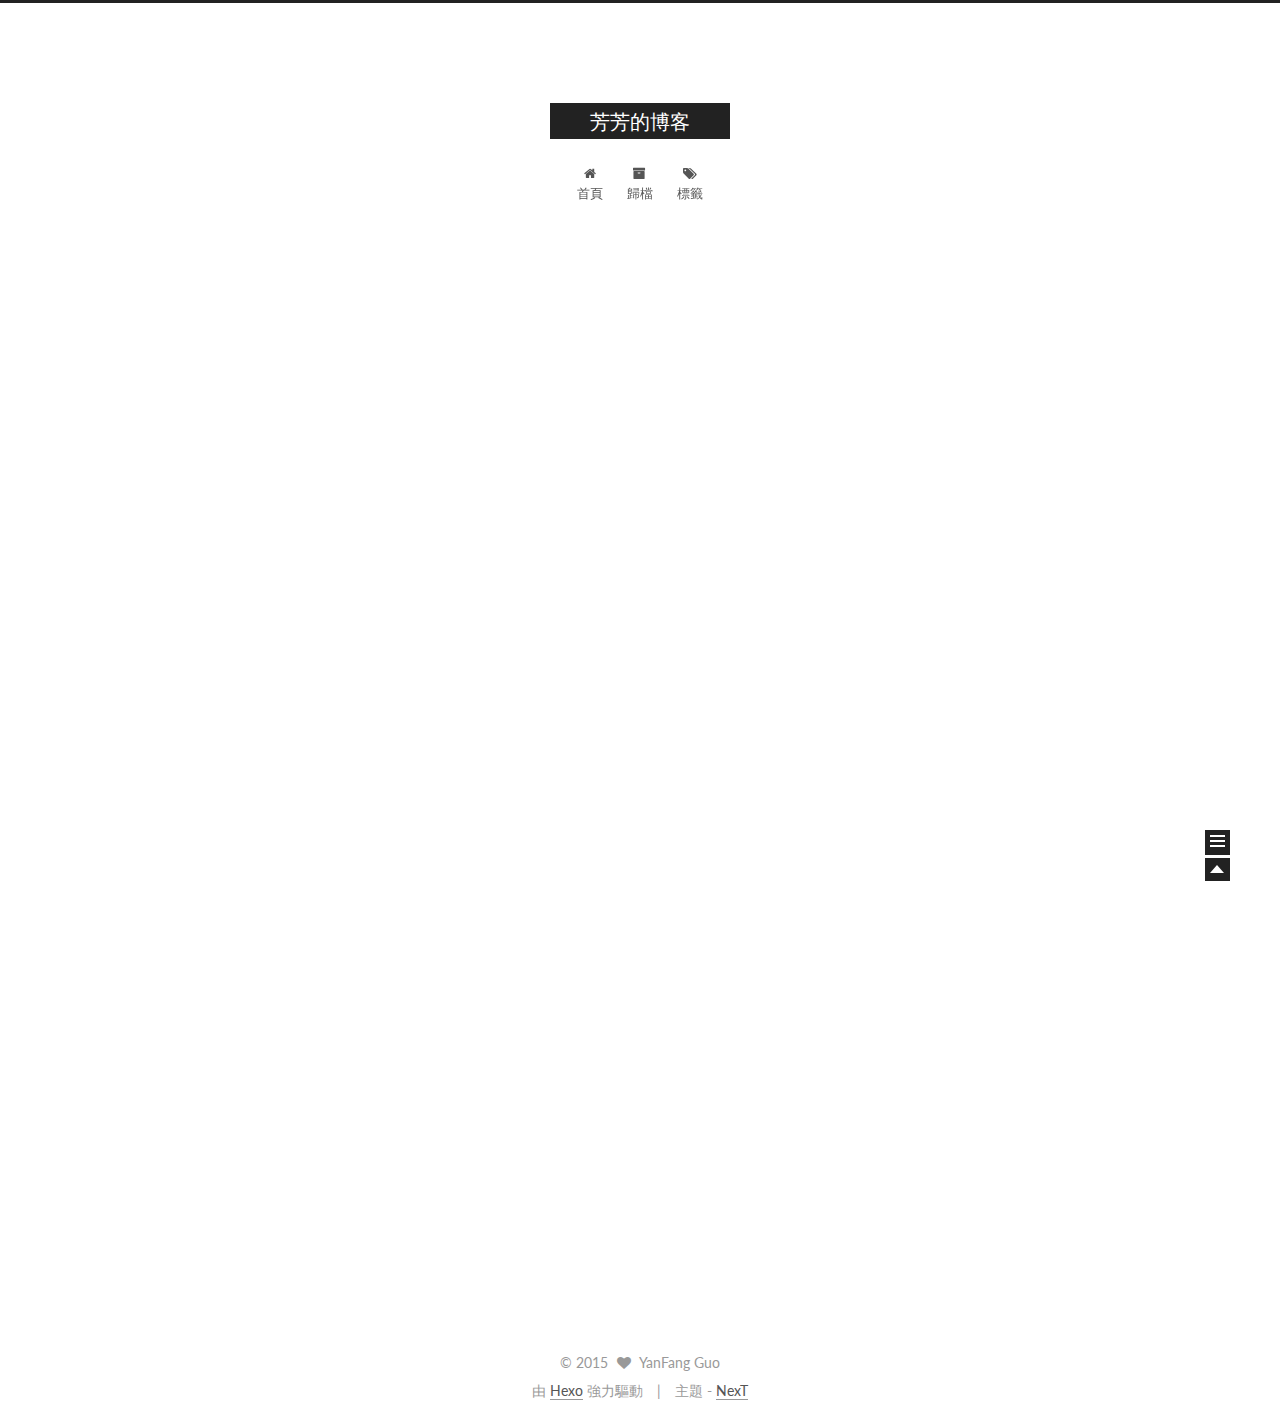
==== commit 2c917fe9: "Site updated: 2015-12-22 09:04:15" ====
--- a/index.html
+++ b/index.html
@@ -1,11 +1,57 @@
-<!DOCTYPE html>
-<html>
+<!doctype html>
+<html class="theme-next   use-motion ">
 <head>
-  <meta charset="utf-8">
-  
-  <title>芳芳的博客</title>
-  <meta name="viewport" content="width=device-width, initial-scale=1, maximum-scale=1">
-  <meta name="description">
+  <meta charset="UTF-8"/>
+<meta http-equiv="X-UA-Compatible" content="IE=edge,chrome=1" />
+<meta name="viewport" content="width=device-width, initial-scale=1, maximum-scale=1"/>
+
+
+
+<meta http-equiv="Cache-Control" content="no-transform" />
+<meta http-equiv="Cache-Control" content="no-siteapp" />
+
+
+
+
+
+
+
+
+
+
+
+
+  <link href="/vendors/fancybox/source/jquery.fancybox.css?v=2.1.5" rel="stylesheet" type="text/css"/>
+
+
+
+
+  <link href="//fonts.googleapis.com/css?family=Lato:300,400,700,400italic&subset=latin,latin-ext" rel="stylesheet" type="text/css">
+
+
+
+<link href="/vendors/font-awesome/css/font-awesome.min.css?v=4.4.0" rel="stylesheet" type="text/css" />
+
+<link href="/css/main.css?v=0.4.5.2" rel="stylesheet" type="text/css" />
+
+
+  <meta name="keywords" content="Hexo, NexT" />
+
+
+
+
+
+
+
+
+  <link rel="shortcut icon" type="image/x-icon" href="/favicon.ico?v=0.4.5.2" />
+
+
+
+
+
+
+<meta name="description">
 <meta property="og:type" content="website">
 <meta property="og:title" content="芳芳的博客">
 <meta property="og:url" content="http://yoursite.com/index.html">
@@ -14,183 +60,194 @@
 <meta name="twitter:card" content="summary">
 <meta name="twitter:title" content="芳芳的博客">
 <meta name="twitter:description">
-  
-    <link rel="alternative" href="/atom.xml" title="芳芳的博客" type="application/atom+xml">
-  
-  
-    <link rel="icon" href="/favicon.png">
-  
-  <link rel="stylesheet" href="/css/style.css" type="text/css">
+
+
+
+<script type="text/javascript" id="hexo.configuration">
+  var CONFIG = {
+    scheme: '',
+    sidebar: 'post',
+    motion: true
+  };
+</script>
+
+  <title> 芳芳的博客 </title>
 </head>
-<body>
-  <div id="container">
-    <div class="left-col">
-    <div class="overlay"></div>
-<div class="intrude-less">
-	<header id="header" class="inner">
-		<a href="/" class="profilepic">
-			
-			<img lazy-src="http://ww2.sinaimg.cn/large/6ae34799gw1eymk0h035jj204g047wel.jpg" class="js-avatar">
-			
-		</a>
-
-		<hgroup>
-		  <h1 class="header-author"><a href="/">YanFang Guo</a></h1>
-		</hgroup>
-
-		
-
-		
-			<div class="switch-btn">
-				<div class="icon">
-					<div class="icon-ctn">
-						<div class="icon-wrap icon-house" data-idx="0">
-							<div class="birdhouse"></div>
-							<div class="birdhouse_holes"></div>
-						</div>
-						<div class="icon-wrap icon-ribbon hide" data-idx="1">
-							<div class="ribbon"></div>
-						</div>
-						
-						<div class="icon-wrap icon-link hide" data-idx="2">
-							<div class="loopback_l"></div>
-							<div class="loopback_r"></div>
-						</div>
-						
-						
-						<div class="icon-wrap icon-me hide" data-idx="3">
-							<div class="user"></div>
-							<div class="shoulder"></div>
-						</div>
-						
-					</div>
-					
-				</div>
-				<div class="tips-box hide">
-					<div class="tips-arrow"></div>
-					<ul class="tips-inner">
-						<li>菜单</li>
-						<li>标签</li>
-						
-						<li>友情链接</li>
-						
-						
-						<li>关于我</li>
-						
-					</ul>
-				</div>
-			</div>
-		
-
-		<div class="switch-area">
-			<div class="switch-wrap">
-				<section class="switch-part switch-part1">
-					<nav class="header-menu">
-						<ul>
-						
-							<li><a href="/archives">所有文章</a></li>
-				        
-						</ul>
-					</nav>
-					<nav class="header-nav">
-						<div class="social">
-							
-								<a class="github" target="_blank" href="http://www.github.com" title="github">github</a>
-					        
-						</div>
-					</nav>
-				</section>
-				
-				
-				<section class="switch-part switch-part2">
-					<div class="widget tagcloud" id="js-tagcloud">
-						
-					</div>
-				</section>
-				
-				
-				
-				<section class="switch-part switch-part3">
-					<div id="js-friends">
-					
-			        </div>
-				</section>
-				
-
-				
-				
-				<section class="switch-part switch-part4">
-				
-					<div id="js-aboutme">高瞻远瞩,脚踏实地.</div>
-				</section>
-				
-			</div>
-		</div>
-	</header>				
+
+<body itemscope itemtype="http://schema.org/WebPage" lang="">
+
+  <!--[if lte IE 8]>
+  <div style=' clear: both; height: 59px; padding:0 0 0 15px; position: relative;margin:0 auto;'>
+    <a href="http://windows.microsoft.com/en-US/internet-explorer/products/ie/home?ocid=ie6_countdown_bannercode">
+      <img src="http://7u2nvr.com1.z0.glb.clouddn.com/picouterie.jpg" border="0" height="42" width="820"
+           alt="You are using an outdated browser. For a faster, safer browsing experience, upgrade for free today or use other browser ,like chrome firefox safari."
+           style='margin-left:auto;margin-right:auto;display: block;'/>
+    </a>
+  </div>
+<![endif]-->
+  
+
+
+
+
+
+
+  <div class="container one-column 
+   page-home 
+">
+    <div class="headband"></div>
+
+    <header id="header" class="header" itemscope itemtype="http://schema.org/WPHeader">
+      <div class="header-inner"><div class="site-meta ">
+  
+
+  <div class="custom-logo-site-title">
+    <a href="/"  class="brand" rel="start">
+      <span class="logo-line-before"><i></i></span>
+      <span class="site-title">芳芳的博客</span>
+      <span class="logo-line-after"><i></i></span>
+    </a>
+  </div>
+  <p class="site-subtitle"></p>
 </div>
-    </div>
-    <div class="mid-col">
-      <nav id="mobile-nav">
-  	<div class="overlay">
-  		<div class="slider-trigger"></div>
-  		<h1 class="header-author js-mobile-header hide">YanFang Guo</h1>
-  	</div>
-	<div class="intrude-less">
-		<header id="header" class="inner">
-			<div class="profilepic">
-				<img lazy-src="http://ww2.sinaimg.cn/large/6ae34799gw1eymk0h035jj204g047wel.jpg" class="js-avatar">
-			</div>
-			<hgroup>
-			  <h1 class="header-author">YanFang Guo</h1>
-			</hgroup>
-			
-			<nav class="header-menu">
-				<ul>
-				
-					<li><a href="/archives">所有文章</a></li>
-		        
-		        <div class="clearfix"></div>
-				</ul>
-			</nav>
-			<nav class="header-nav">
-				<div class="social">
-					
-						<a class="github" target="_blank" href="http://www.github.com" title="github">github</a>
-			        
-				</div>
-			</nav>
-		</header>				
-	</div>
+
+<div class="site-nav-toggle">
+  <button>
+    <span class="btn-bar"></span>
+    <span class="btn-bar"></span>
+    <span class="btn-bar"></span>
+  </button>
+</div>
+
+<nav class="site-nav">
+  
+
+  
+    <ul id="menu" class="menu ">
+      
+        
+        <li class="menu-item menu-item-home">
+          <a href="/" rel="section">
+            
+              <i class="menu-item-icon fa fa-home fa-fw"></i> <br />
+            
+            首頁
+          </a>
+        </li>
+      
+        
+        <li class="menu-item menu-item-archives">
+          <a href="/archives" rel="section">
+            
+              <i class="menu-item-icon fa fa-archive fa-fw"></i> <br />
+            
+            歸檔
+          </a>
+        </li>
+      
+        
+        <li class="menu-item menu-item-tags">
+          <a href="/tags" rel="section">
+            
+              <i class="menu-item-icon fa fa-tags fa-fw"></i> <br />
+            
+            標籤
+          </a>
+        </li>
+      
+
+      
+      
+    </ul>
+  
+
+  
 </nav>
-      <div class="body-wrap">
-  
-    <article id="post-hello-world" class="article article-type-post" itemscope itemprop="blogPost">
-  
-    <div class="article-meta">
-      <a href="/2015/12/09/hello-world/" class="article-date">
-  	<time datetime="2015-12-09T01:48:30.000Z" itemprop="datePublished">2015-12-09</time>
-</a>
-    </div>
-  
-  <div class="article-inner">
-    
-      <input type="hidden" class="isFancy" />
-    
-    
-      <header class="article-header">
-        
-  
-    <h1 itemprop="name">
-      <a class="article-title" href="/2015/12/09/hello-world/">Hello World</a>
-    </h1>
-  
-
+
+ </div>
+    </header>
+
+    <main id="main" class="main">
+      <div class="main-inner">
+        <div id="content" class="content">
+          
+  <section id="posts" class="posts-expand">
+
+    
+
+    
+    
+      
+      
+        
+        
+        
+      
+
+      
+    
+
+    
+      
+
+  
+  
+
+  
+  
+  
+
+  <article class="post post-type-normal " itemscope itemtype="http://schema.org/Article">
+
+    
+      <header class="post-header">
+
+        
+        
+          <h1 class="post-title" itemprop="name headline">
+            
+            
+              
+                
+                <a class="post-title-link" href="/2015/12/09/hello-world/" itemprop="url">
+                  Hello World
+                </a>
+              
+            
+          </h1>
+        
+
+        <div class="post-meta">
+          <span class="post-time">
+            發表於
+            <time itemprop="dateCreated" datetime="2015-12-09T09:48:30+08:00" content="2015-12-09">
+              2015-12-09
+            </time>
+          </span>
+
+          
+
+          
+            
+          
+
+          
+
+        </div>
       </header>
-      
-    
-    <div class="article-entry" itemprop="articleBody">
-      
-        <p>Welcome to <a href="http://hexo.io/" target="_blank" rel="external">Hexo</a>! This is your very first post. Check <a href="http://hexo.io/docs/" target="_blank" rel="external">documentation</a> for more info. If you get any problems when using Hexo, you can find the answer in <a href="http://hexo.io/docs/troubleshooting.html" target="_blank" rel="external">troubleshooting</a> or you can ask me on <a href="https://github.com/hexojs/hexo/issues" target="_blank" rel="external">GitHub</a>.</p>
+    
+
+
+    <div class="post-body">
+
+      
+      
+
+      
+        
+          <span itemprop="articleBody">
+            
+              <p>Welcome to <a href="http://hexo.io/" target="_blank" rel="external">Hexo</a>! This is your very first post. Check <a href="http://hexo.io/docs/" target="_blank" rel="external">documentation</a> for more info. If you get any problems when using Hexo, you can find the answer in <a href="http://hexo.io/docs/troubleshooting.html" target="_blank" rel="external">troubleshooting</a> or you can ask me on <a href="https://github.com/hexojs/hexo/issues" target="_blank" rel="external">GitHub</a>.</p>
 <h2 id="Quick_Start">Quick Start</h2><h3 id="Create_a_new_post">Create a new post</h3><figure class="highlight bash"><table><tr><td class="gutter"><pre><span class="line">1</span><br></pre></td><td class="code"><pre><span class="line">$ hexo new <span class="string">"My New Post"</span></span><br></pre></td></tr></table></figure>
 <p>More info: <a href="http://hexo.io/docs/writing.html" target="_blank" rel="external">Writing</a></p>
 <h3 id="Run_server">Run server</h3><figure class="highlight bash"><table><tr><td class="gutter"><pre><span class="line">1</span><br></pre></td><td class="code"><pre><span class="line">$ hexo server</span><br></pre></td></tr></table></figure>
@@ -200,90 +257,182 @@
 <h3 id="Deploy_to_remote_sites">Deploy to remote sites</h3><figure class="highlight bash"><table><tr><td class="gutter"><pre><span class="line">1</span><br></pre></td><td class="code"><pre><span class="line">$ hexo deploy</span><br></pre></td></tr></table></figure>
 <p>More info: <a href="http://hexo.io/docs/deployment.html" target="_blank" rel="external">Deployment</a></p>
 
+            
+          </span>
+        
       
     </div>
-    
-    <div class="article-info article-info-index">
-      
-      
-      
-
-      
-      <div class="clearfix"></div>
-    </div>
-    
-  </div>
-  
-</article>
-
-
-
-
-
-
-
-  
-  
-</div>
-      <footer id="footer">
-  <div class="outer">
-    <div id="footer-info">
-    	<div class="footer-left">
-    		&copy; 2015 YanFang Guo
-    	</div>
-      	<div class="footer-right">
-      		<a href="http://hexo.io/" target="_blank">Hexo</a>  Theme <a href="https://github.com/litten/hexo-theme-yilia" target="_blank">Yilia</a> by Litten
-      	</div>
+
+    <footer class="post-footer">
+      
+
+      
+
+      
+      
+        <div class="post-eof"></div>
+      
+    </footer>
+  </article>
+
+
+    
+
+  </section>
+
+  
+
+
+        </div>
+
+        
+
+
+        
+
+      </div>
+
+      
+        
+  
+  <div class="sidebar-toggle">
+    <div class="sidebar-toggle-line-wrap">
+      <span class="sidebar-toggle-line sidebar-toggle-line-first"></span>
+      <span class="sidebar-toggle-line sidebar-toggle-line-middle"></span>
+      <span class="sidebar-toggle-line sidebar-toggle-line-last"></span>
     </div>
   </div>
-</footer>
+
+  <aside id="sidebar" class="sidebar">
+    <div class="sidebar-inner">
+
+      
+
+      
+
+      <section class="site-overview sidebar-panel  sidebar-panel-active ">
+        <div class="site-author motion-element" itemprop="author" itemscope itemtype="http://schema.org/Person">
+          <img class="site-author-image" src="/images/default_avatar.jpg" alt="YanFang Guo" itemprop="image"/>
+          <p class="site-author-name" itemprop="name">YanFang Guo</p>
+        </div>
+        <p class="site-description motion-element" itemprop="description"></p>
+        <nav class="site-state motion-element">
+          <div class="site-state-item site-state-posts">
+            <a href="/archives">
+              <span class="site-state-item-count">1</span>
+              <span class="site-state-item-name">文章</span>
+            </a>
+          </div>
+
+          <div class="site-state-item site-state-categories">
+            
+              <span class="site-state-item-count">0</span>
+              <span class="site-state-item-name">分類</span>
+              
+          </div>
+
+          <div class="site-state-item site-state-tags">
+            <a href="/tags">
+              <span class="site-state-item-count">0</span>
+              <span class="site-state-item-name">標籤</span>
+              </a>
+          </div>
+
+        </nav>
+
+        
+
+        <div class="links-of-author motion-element">
+          
+        </div>
+
+        
+        
+
+        <div class="links-of-author motion-element">
+          
+        </div>
+
+      </section>
+
+      
+
     </div>
-    
-  <link rel="stylesheet" href="/fancybox/jquery.fancybox.css" type="text/css">
-
-
-<script>
-	var yiliaConfig = {
-		fancybox: true,
-		mathjax: true,
-		animate: true,
-		isHome: true,
-		isPost: false,
-		isArchive: false,
-		isTag: false,
-		isCategory: false,
-		open_in_new: true
-	}
-</script>
-<script src="http://7.url.cn/edu/jslib/comb/require-2.1.6,jquery-1.9.1.min.js" type="text/javascript"></script>
-<script src="/js/main.js" type="text/javascript"></script>
-
-
-
-
-
-
-<script type="text/x-mathjax-config">
-MathJax.Hub.Config({
-    tex2jax: {
-        inlineMath: [ ['$','$'], ["\\(","\\)"]  ],
-        processEscapes: true,
-        skipTags: ['script', 'noscript', 'style', 'textarea', 'pre', 'code']
-    }
-});
-
-MathJax.Hub.Queue(function() {
-    var all = MathJax.Hub.getAllJax(), i;
-    for(i=0; i < all.length; i += 1) {
-        all[i].SourceElement().parentNode.className += ' has-jax';                 
-    }       
-});
-</script>
-
-<script type="text/javascript" src="http://cdn.mathjax.org/mathjax/latest/MathJax.js?config=TeX-AMS-MML_HTMLorMML">
-</script>
-
-
+  </aside>
+
+
+      
+    </main>
+
+    <footer id="footer" class="footer">
+      <div class="footer-inner">
+        <div class="copyright" >
+  
+  &copy; 
+  <span itemprop="copyrightYear">2015</span>
+  <span class="with-love">
+    <i class="icon-next-heart fa fa-heart"></i>
+  </span>
+  <span class="author" itemprop="copyrightHolder">YanFang Guo</span>
+</div>
+
+<div class="powered-by">
+  由 <a class="theme-link" href="http://hexo.io">Hexo</a> 強力驅動
+</div>
+
+<div class="theme-info">
+  主題 -
+  <a class="theme-link" href="https://github.com/iissnan/hexo-theme-next">
+    NexT
+  </a>
+</div>
+
+
+
+      </div>
+    </footer>
+
+    <div class="back-to-top"></div>
   </div>
+
+  <script type="text/javascript" src="/vendors/jquery/index.js?v=2.1.3"></script>
+
+  
+  
+
+  
+    
+    
+
+  
+
+
+  
+
+  
+  <script type="text/javascript" src="/vendors/fancybox/source/jquery.fancybox.pack.js"></script>
+  <script type="text/javascript" src="/js/fancy-box.js?v=0.4.5.2"></script>
+
+
+  <script type="text/javascript" src="/js/helpers.js?v=0.4.5.2"></script>
+  <script type="text/javascript" src="/vendors/velocity/velocity.min.js"></script>
+<script type="text/javascript" src="/vendors/velocity/velocity.ui.min.js"></script>
+
+<script type="text/javascript" src="/js/motion.js?v=0.4.5.2" id="motion.global"></script>
+
+
+  <script type="text/javascript" src="/vendors/fastclick/lib/fastclick.min.js?v=1.0.6"></script>
+  <script type="text/javascript" src="/vendors/jquery_lazyload/jquery.lazyload.js?v=1.9.7"></script>
+
+  
+
+  <script type="text/javascript" src="/js/bootstrap.js"></script>
+
+  
+  
+
+  
+  
+
 </body>
-</html>+</html>
--- a/css/main.css
+++ b/css/main.css
@@ -0,0 +1,2040 @@
+/* normalize.css v3.0.2 | MIT License | git.io/normalize */
+html {
+  font-family: sans-serif; /* 1 */
+  -ms-text-size-adjust: 100%; /* 2 */
+  -webkit-text-size-adjust: 100%; /* 2 */
+}
+body {
+  margin: 0;
+}
+article,
+aside,
+details,
+figcaption,
+figure,
+footer,
+header,
+hgroup,
+main,
+menu,
+nav,
+section,
+summary {
+  display: block;
+}
+audio,
+canvas,
+progress,
+video {
+  display: inline-block; /* 1 */
+  vertical-align: baseline; /* 2 */
+}
+audio:not([controls]) {
+  display: none;
+  height: 0;
+}
+[hidden],
+template {
+  display: none;
+}
+a {
+  background-color: transparent;
+}
+a:active,
+a:hover {
+  outline: 0;
+}
+abbr[title] {
+  border-bottom: 1px dotted;
+}
+b,
+strong {
+  font-weight: bold;
+}
+dfn {
+  font-style: italic;
+}
+h1 {
+  font-size: 2em;
+  margin: 0.67em 0;
+}
+mark {
+  background: #ff0;
+  color: #000;
+}
+small {
+  font-size: 80%;
+}
+sub,
+sup {
+  font-size: 75%;
+  line-height: 0;
+  position: relative;
+  vertical-align: baseline;
+}
+sup {
+  top: -0.5em;
+}
+sub {
+  bottom: -0.25em;
+}
+img {
+  border: 0;
+}
+svg:not(:root) {
+  overflow: hidden;
+}
+figure {
+  margin: 1em 40px;
+}
+hr {
+  -moz-box-sizing: content-box;
+  box-sizing: content-box;
+  height: 0;
+}
+pre {
+  overflow: auto;
+}
+code,
+kbd,
+pre,
+samp {
+  font-family: monospace, monospace;
+  font-size: 1em;
+}
+button,
+input,
+optgroup,
+select,
+textarea {
+  color: inherit; /* 1 */
+  font: inherit; /* 2 */
+  margin: 0; /* 3 */
+}
+button {
+  overflow: visible;
+}
+button,
+select {
+  text-transform: none;
+}
+button,
+html input[type="button"],
+input[type="reset"],
+input[type="submit"] {
+  -webkit-appearance: button; /* 2 */
+  cursor: pointer; /* 3 */
+}
+button[disabled],
+html input[disabled] {
+  cursor: default;
+}
+button::-moz-focus-inner,
+input::-moz-focus-inner {
+  border: 0;
+  padding: 0;
+}
+input {
+  line-height: normal;
+}
+input[type="checkbox"],
+input[type="radio"] {
+  box-sizing: border-box; /* 1 */
+  padding: 0; /* 2 */
+}
+input[type="number"]::-webkit-inner-spin-button,
+input[type="number"]::-webkit-outer-spin-button {
+  height: auto;
+}
+input[type="search"] {
+  -webkit-appearance: textfield; /* 1 */
+  -moz-box-sizing: content-box;
+  -webkit-box-sizing: content-box; /* 2 */
+  box-sizing: content-box;
+}
+input[type="search"]::-webkit-search-cancel-button,
+input[type="search"]::-webkit-search-decoration {
+  -webkit-appearance: none;
+}
+fieldset {
+  border: 1px solid #c0c0c0;
+  margin: 0 2px;
+  padding: 0.35em 0.625em 0.75em;
+}
+legend {
+  border: 0; /* 1 */
+  padding: 0; /* 2 */
+}
+textarea {
+  overflow: auto;
+}
+optgroup {
+  font-weight: bold;
+}
+table {
+  border-collapse: collapse;
+  border-spacing: 0;
+}
+td,
+th {
+  padding: 0;
+}
+::selection {
+  background: #262a30;
+  color: #fff;
+}
+body {
+  position: relative;
+  font-family: Lato, "PingFang SC", "Microsoft YaHei", sans-serif;
+  font-size: 14px;
+  line-height: 2;
+  color: #555;
+  background: #fff;
+}
+@media (max-width: 767px) {
+  body {
+    padding-right: 0 !important;
+  }
+}
+@media (min-width: 768px) and (max-width: 991px) {
+  body {
+    padding-right: 0 !important;
+  }
+}
+@media (min-width: 1600px) {
+  body {
+    font-size: 16px;
+  }
+}
+h1,
+h2,
+h3,
+h4,
+h5,
+h6 {
+  margin: 0;
+  padding: 0;
+  font-weight: bold;
+  line-height: 1;
+  font-family: Lato, "PingFang SC", "Microsoft YaHei", sans-serif;
+}
+h1 {
+  font-size: 22px;
+}
+@media (max-width: 767px) {
+  h1 {
+    font-size: 18px;
+  }
+}
+h2 {
+  font-size: 20px;
+}
+@media (max-width: 767px) {
+  h2 {
+    font-size: 16px;
+  }
+}
+h3 {
+  font-size: 18px;
+}
+@media (max-width: 767px) {
+  h3 {
+    font-size: 14px;
+  }
+}
+h4 {
+  font-size: 16px;
+}
+@media (max-width: 767px) {
+  h4 {
+    font-size: 12px;
+  }
+}
+h5 {
+  font-size: 14px;
+}
+@media (max-width: 767px) {
+  h5 {
+    font-size: 10px;
+  }
+}
+h6 {
+  font-size: 12px;
+}
+@media (max-width: 767px) {
+  h6 {
+    font-size: 8px;
+  }
+}
+p {
+  margin: 0 0 25px 0;
+}
+a {
+  color: #555;
+  text-decoration: none;
+  border-bottom: 1px solid #999;
+}
+a:hover {
+  color: #222;
+  border-bottom-color: #222;
+}
+ul {
+  list-style: none;
+}
+blockquote {
+  margin: 0;
+  padding: 0;
+}
+img {
+  display: block;
+  margin: auto 0;
+  max-width: 100%;
+  height: auto;
+}
+h2,
+h3,
+h4,
+h5,
+h6 {
+  margin: 20px 0 15px;
+}
+ul {
+  list-style: square;
+}
+a {
+  word-wrap: break-word;
+}
+hr {
+  margin: 40px 0;
+  height: 3px;
+  border: none;
+  background-color: #ddd;
+  background-image: repeating-linear-gradient(-45deg, #fff, #fff 4px, transparent 4px, transparent 8px);
+}
+blockquote {
+  padding: 0 15px;
+  color: #666;
+  border-left: 4px solid #ddd;
+}
+blockquote cite::before {
+  content: "-";
+  padding: 0 5px;
+}
+dt {
+  font-weight: 700;
+}
+dd {
+  margin: 0;
+  padding: 0;
+}
+.pullquote {
+  width: 45%;
+}
+.pullquote.left {
+  float: left;
+  margin-left: 5px;
+  margin-right: 10px;
+}
+.pullquote.right {
+  float: right;
+  margin-left: 10px;
+  margin-right: 5px;
+}
+.highlight table,
+.gist table {
+  width: auto;
+}
+.highlight table td,
+.gist table td {
+  border: none;
+}
+.highlight a,
+.gist a {
+  color: #222 !important;
+  text-decoration: none !important;
+}
+.video-container {
+  position: relative;
+  padding-top: 60%;
+  height: 0;
+  overflow: hidden;
+}
+.video-container iframe,
+.video-container object,
+.video-container embed {
+  position: absolute;
+  top: 0;
+  left: 0;
+  width: 100%;
+  height: 100%;
+}
+table {
+  margin: 20px 0;
+  width: 100%;
+  border-collapse: collapse;
+  border-spacing: 0;
+  border: 1px solid #ddd;
+  font-size: 14px;
+}
+table>tbody>tr:nth-of-type(odd) {
+  background-color: #f9f9f9;
+}
+table>tbody>tr:hover {
+  background-color: #f5f5f5;
+}
+caption,
+th,
+td {
+  padding: 8px;
+  text-align: left;
+  vertical-align: middle;
+  font-weight: normal;
+}
+th,
+td {
+  border-bottom: 3px solid #ddd;
+  border-right: 1px solid #eee;
+}
+th {
+  padding-bottom: 10px;
+  font-weight: 700;
+}
+td {
+  border-bottom-width: 1px;
+}
+.text-left {
+  text-align: left;
+}
+.text-center {
+  text-align: center;
+}
+.text-right {
+  text-align: right;
+}
+.text-justify {
+  text-align: justify;
+}
+.text-nowrap {
+  white-space: nowrap;
+}
+.text-lowercase {
+  text-transform: lowercase;
+}
+.text-uppercase {
+  text-transform: uppercase;
+}
+.text-capitalize {
+  text-transform: capitalize;
+}
+.center-block {
+  display: block;
+  margin-left: auto;
+  margin-right: auto;
+}
+.clearfix:before,
+.clearfix:after {
+  content: " ";
+  display: table;
+}
+.clearfix:after {
+  clear: both;
+}
+.full-image.full-image.full-image {
+  border: none;
+  max-width: 100%;
+  width: auto;
+  margin: 0;
+}
+@media (min-width: 992px) {
+  .full-image.full-image.full-image {
+    max-width: none;
+    width: 126%;
+    margin: 0 -13%;
+  }
+}
+.use-motion .motion-element {
+  opacity: 0;
+}
+pre,
+.highlight {
+  background: #f7f7f7;
+  margin: 20px 0;
+  padding: 15px;
+  overflow: auto;
+  font-size: 13px;
+  color: #4d4d4c;
+  line-height: 1.6;
+}
+.highlight .gutter pre,
+.gist .gist-file .gist-data .line-numbers {
+  color: #666;
+}
+pre,
+code {
+  font-family: "Input Mono", "PT Mono", Consolas, Monaco, Menlo, monospace;
+}
+code {
+  word-break: break-all;
+  background: #eee;
+  text-shadow: 0 1px #fff;
+  padding: 0 0.3em;
+}
+pre code {
+  background: none;
+  text-shadow: none;
+  padding: 0;
+}
+.highlight pre {
+  border: none;
+  margin: 0;
+  padding: 1px;
+}
+.highlight table {
+  margin: 0;
+  width: auto;
+  border: none;
+}
+.highlight td {
+  border: none;
+  padding: 0;
+}
+.highlight figcaption {
+  font-size: 0.85em;
+  color: #8e908c;
+  line-height: 1em;
+  margin-bottom: 1em;
+}
+.highlight figcaption:before,
+.highlight figcaption:after {
+  content: " ";
+  display: table;
+}
+.highlight figcaption:after {
+  clear: both;
+}
+.highlight figcaption a {
+  float: right;
+}
+.highlight .gutter pre {
+  text-align: right;
+  padding-right: 20px;
+}
+.highlight .line {
+  height: 20px;
+}
+.gist {
+  margin: 20px 0;
+  border-style: solid;
+  border-color: #ccc;
+  border-width: 1px 0;
+  background: #f7f7f7;
+  padding: 15px 40px 15px 15px;
+}
+.gist .gist-file {
+  border: none;
+  font-family: "Input Mono", "PT Mono", Consolas, Monaco, Menlo, monospace;
+  margin: 0;
+}
+.gist .gist-file .gist-data {
+  background: none;
+  border: none;
+}
+.gist .gist-file .gist-data .line-numbers {
+  background: none;
+  border: none;
+  padding: 0 20px 0 0;
+}
+.gist .gist-file .gist-data .line-data {
+  padding: 0 !important;
+}
+.gist .gist-file .highlight {
+  margin: 0;
+  padding: 0;
+  border: none;
+}
+.gist .gist-file .gist-meta {
+  background: #f7f7f7;
+  color: #8e908c;
+  font: 13px Lato, "PingFang SC", "Microsoft YaHei", sans-serif;
+  text-shadow: 0 0;
+  padding: 0;
+  margin-top: 1em;
+  margin-left: 40px;
+}
+.gist .gist-file .gist-meta a {
+  color: color-link;
+  font-weight: normal;
+}
+.gist .gist-file .gist-meta a:hover {
+  text-decoration: underline;
+}
+pre .comment {
+  color: #8e908c;
+}
+pre .variable,
+pre .attribute,
+pre .tag,
+pre .regexp,
+pre .ruby .constant,
+pre .xml .tag .title,
+pre .xml .pi,
+pre .xml .doctype,
+pre .html .doctype,
+pre .css .id,
+pre .css .class,
+pre .css .pseudo {
+  color: #c82829;
+}
+pre .number,
+pre .preprocessor,
+pre .built_in,
+pre .literal,
+pre .params,
+pre .constant {
+  color: #f5871f;
+}
+pre .ruby .class .title,
+pre .css .rules .attribute {
+  color: #718c00;
+}
+pre .string,
+pre .value,
+pre .inheritance,
+pre .header,
+pre .ruby .symbol,
+pre .xml .cdata {
+  color: #718c00;
+}
+pre .title,
+pre .css .hexcolor {
+  color: #3e999f;
+}
+pre .function,
+pre .python .decorator,
+pre .python .title,
+pre .ruby .function .title,
+pre .ruby .title .keyword,
+pre .perl .sub,
+pre .javascript .title,
+pre .coffeescript .title {
+  color: #4271ae;
+}
+pre .keyword,
+pre .javascript .function {
+  color: #8959a8;
+}
+html,
+body {
+  height: 100%;
+}
+.container {
+  position: relative;
+  min-height: 100%;
+}
+.header-inner {
+  margin: 0 auto;
+  padding: 100px 0 70px;
+  width: 1200px;
+}
+.one-column .header-inner {
+  width: 700px;
+}
+@media (min-width: 1600px) {
+  .one-column .header-inner {
+    width: 900px;
+  }
+}
+.main {
+  padding-bottom: 150px;
+}
+.main-inner {
+  margin: 0 auto;
+  width: 1200px;
+}
+.one-column .main-inner {
+  width: 700px;
+}
+@media (min-width: 1600px) {
+  .one-column .main-inner {
+    width: 900px;
+  }
+}
+.footer {
+  position: absolute;
+  left: 0;
+  bottom: 0;
+  width: 100%;
+  min-height: 50px;
+}
+.footer-inner {
+  margin: 20px auto;
+  width: 1200px;
+}
+.one-column .footer-inner {
+  width: 700px;
+}
+@media (min-width: 1600px) {
+  .one-column .footer-inner {
+    width: 900px;
+  }
+}
+.headband {
+  height: 3px;
+  background: #222;
+}
+.header {
+  background: #fff;
+}
+.header-inner {
+  position: relative;
+}
+.site-meta {
+  margin: 0;
+  text-align: center;
+}
+@media (max-width: 767px) {
+  .site-meta {
+    text-align: center;
+  }
+}
+.brand {
+  position: relative;
+  display: inline-block;
+  padding: 0 40px;
+  color: #fff;
+  background: #222;
+  border-bottom: none;
+  font-family: Lato, "PingFang SC", "Microsoft YaHei", sans-serif;
+}
+.brand:hover {
+  color: #fff;
+}
+.logo {
+  display: inline-block;
+  margin-right: 5px;
+  line-height: 36px;
+  vertical-align: top;
+}
+.site-title {
+  display: inline-block;
+  vertical-align: top;
+  line-height: 36px;
+  font-size: 20px;
+  font-weight: normal;
+}
+.site-subtitle {
+  margin-top: 10px;
+  font-size: 13px;
+  color: #999;
+}
+.use-motion .brand {
+  opacity: 0;
+}
+.use-motion .logo,
+.use-motion .site-title,
+.use-motion .site-subtitle {
+  opacity: 0;
+  position: relative;
+  top: -10px;
+}
+.site-nav-toggle {
+  display: none;
+  position: absolute;
+  top: 10px;
+  left: 10px;
+}
+@media (max-width: 767px) {
+  .site-nav-toggle {
+    display: block;
+  }
+}
+.site-nav-toggle button {
+  margin-top: 2px;
+  padding: 9px 10px;
+  background: transparent;
+  border: none;
+}
+@media (max-width: 767px) {
+  .site-nav {
+    display: none;
+    margin: 0 -10px;
+    clear: both;
+    border-top: 1px solid #ddd;
+  }
+}
+@media (min-width: 768px) and (max-width: 991px) {
+  .site-nav {
+    display: block !important;
+  }
+}
+@media (min-width: 992px) {
+  .site-nav {
+    display: block !important;
+  }
+}
+.menu {
+  margin-top: 20px;
+  padding-left: 0;
+  text-align: center;
+}
+@media (max-width: 767px) {
+  .menu {
+    padding-left: 10px;
+  }
+}
+.menu .menu-item {
+  display: inline-block;
+  margin: 0 10px;
+}
+@media screen and (max-width: 767px) {
+  .menu .menu-item {
+    margin-top: 10px;
+  }
+}
+.menu .menu-item a {
+  display: block;
+  font-size: 13px;
+  text-transform: capitalize;
+  line-height: 1.5;
+  border-bottom: 1px solid transparent;
+  transition-property: border-color;
+  transition-duration: 0.2s;
+  transition-timing-function: ease-in-out;
+  transition-delay: 0s;
+}
+.menu .menu-item a:hover {
+  border-bottom-color: #222;
+}
+.use-motion .menu-item {
+  opacity: 0;
+}
+.translation {
+  margin-top: -20px;
+  font-size: 14px;
+  color: #999;
+}
+.post:last-child .post-eof.post-eof.post-eof {
+  display: none;
+}
+.sidebar-toggle {
+  position: fixed;
+  right: 50px;
+  bottom: 45px;
+  width: 15px;
+  height: 15px;
+  padding: 5px;
+  background: #222;
+  line-height: 0;
+  z-index: 1050;
+  cursor: pointer;
+  -webkit-transform: translateZ(0);
+}
+@media (min-width: 768px) and (max-width: 991px) {
+  .sidebar-toggle {
+    display: none;
+  }
+}
+@media (max-width: 767px) {
+  .sidebar-toggle {
+    display: none;
+  }
+}
+.sidebar-toggle-line {
+  position: relative;
+  display: inline-block;
+  vertical-align: top;
+  height: 2px;
+  width: 100%;
+  background: #fff;
+  margin-top: 3px;
+}
+.sidebar-toggle-line:first-child {
+  margin-top: 0;
+}
+.sidebar {
+  width: 0;
+  position: fixed;
+  right: 0;
+  top: 0;
+  bottom: 0;
+  z-index: 1040;
+  box-shadow: inset 0 2px 6px #000;
+  background: #222;
+  -webkit-transform: translateZ(0);
+}
+.sidebar a {
+  color: #999;
+  border-bottom-color: #555;
+}
+.sidebar a:hover {
+  color: #eee;
+}
+@media (min-width: 768px) and (max-width: 991px) {
+  .sidebar {
+    display: none !important;
+  }
+}
+@media (max-width: 767px) {
+  .sidebar {
+    display: none !important;
+  }
+}
+.sidebar-inner {
+  position: relative;
+  padding: 20px 10px;
+  color: #999;
+  text-align: center;
+}
+.site-author-image {
+  display: block;
+  margin: 0 auto;
+  max-width: 96px;
+  height: auto;
+  border: 2px solid #333;
+  padding: 2px;
+}
+.site-author-name {
+  margin: 5px 0 0;
+  color: #f5f5f5;
+}
+.site-description {
+  margin-top: 5px;
+  font-size: 14px;
+  color: #555;
+}
+.site-state {
+  overflow: hidden;
+  line-height: 1.4;
+}
+.site-state-item {
+  display: inline-block;
+  padding: 0 15px;
+  border-left: 1px solid #333;
+}
+.site-state-item:first-child {
+  border-left: none;
+}
+.site-state-item a {
+  border-bottom: none;
+}
+.site-state-item-count {
+  display: block;
+  text-align: center;
+  font-size: 18px;
+}
+.site-state-item-name {
+  font-size: 13px;
+}
+.feed-link {
+  margin-top: 20px;
+}
+.feed-link a {
+  display: inline-block;
+  padding: 0 15px;
+  color: #fc6423;
+  border: 1px solid #fc6423;
+  border-radius: 4px;
+}
+.feed-link a i {
+  color: #fc6423;
+  font-size: 14px;
+}
+.feed-link a:hover {
+  color: #fff;
+  background: #fc6423;
+}
+.feed-link a:hover i {
+  color: #fff;
+}
+.links-of-author {
+  margin-top: 20px;
+}
+.links-of-author a {
+  display: inline-block;
+  vertical-align: middle;
+  margin-right: 10px;
+  margin-bottom: 10px;
+  border-bottom-color: #555;
+  font-size: 13px;
+}
+.links-of-author a:before {
+  display: inline-block;
+  vertical-align: middle;
+  margin-right: 3px;
+  content: " ";
+  width: 4px;
+  height: 4px;
+  border-radius: 50%;
+  background: #a16362;
+}
+.sidebar-nav {
+  margin: 0 0 20px;
+  padding-left: 0;
+}
+.sidebar-nav li {
+  display: inline-block;
+  cursor: pointer;
+  border-bottom: 1px solid transparent;
+  font-size: 15px;
+}
+.sidebar-nav li:hover {
+  color: #f5f5f5;
+}
+.page-post-detail .sidebar-nav-toc {
+  padding: 0 5px;
+}
+.page-post-detail .sidebar-nav-overview {
+  margin-left: 10px;
+}
+.sidebar-nav .sidebar-nav-active {
+  color: #87daff;
+  border-bottom-color: #87daff;
+}
+.sidebar-nav .sidebar-nav-active:hover {
+  color: #87daff;
+}
+.sidebar-panel {
+  display: none;
+}
+.sidebar-panel-active {
+  display: block;
+}
+.post-toc {
+  overflow: hidden;
+  position: relative;
+}
+.post-toc-empty {
+  font-size: 14px;
+  color: #666;
+}
+.post-toc ol {
+  overflow: auto;
+  margin: 0;
+  padding: 0 10px 10px;
+  text-align: left;
+  list-style: none;
+  font-size: 14px;
+}
+.post-toc ol a {
+  color: #999;
+}
+.post-toc ol a:hover {
+  color: #ccc;
+}
+.post-toc .nav .nav-child {
+  display: none;
+}
+.post-toc .nav .active > .nav-child {
+  display: block;
+}
+.post-toc .nav .active-current > .nav-child {
+  display: block;
+}
+.post-toc .nav .active-current > .nav-child > .nav-item {
+  display: block;
+}
+.post-toc .nav .active > a {
+  color: #ccc;
+}
+.post-toc .nav .active-current > a {
+  color: #87daff;
+}
+.post-toc .nav .active-current > a:hover {
+  color: #87daff;
+}
+.post-toc-indicator {
+  height: 20px;
+  text-align: center;
+  color: #fff;
+  font-size: 14px;
+}
+.post-toc-indicator-top {
+  opacity: 0;
+  margin-top: 10px;
+}
+.post-toc-indicator-bottom {
+  position: absolute;
+  width: 100%;
+}
+.footer {
+  font-size: 14px;
+  color: #999;
+}
+.footer img {
+  border: none;
+}
+.footer-inner {
+  text-align: center;
+}
+.with-love {
+  display: inline-block;
+  margin: 0 5px;
+}
+.powered-by,
+.theme-info {
+  display: inline-block;
+}
+.powered-by {
+  margin-right: 10px;
+}
+.powered-by::after {
+  content: "|";
+  padding-left: 10px;
+}
+.cc-license {
+  margin-top: 10px;
+  text-align: center;
+}
+.cc-license .cc-opacity {
+  opacity: 0.7;
+  border-bottom: none;
+}
+.cc-license .cc-opacity:hover {
+  opacity: 0.9;
+}
+.cc-license img {
+  display: inline-block;
+}
+@media (max-width: 767px) {
+  body {
+    font-size: 14px;
+  }
+  .header-inner,
+  .one-column .header-inner,
+  .main-inner,
+  .one-column .main-inner,
+  .main-inner .content,
+  .footer-inner,
+  .one-column .footer-inner {
+    width: auto;
+  }
+  .main-inner {
+    margin: 20px auto 0;
+  }
+  .footer-inner {
+    padding: 0 10px;
+  }
+}
+.blockquote-center,
+.page-home .post-type-quote blockquote,
+.page-post-detail .post-type-quote blockquote {
+  position: relative;
+  margin: 40px 0;
+  padding: 0;
+  border-left: none;
+  text-align: center;
+}
+.blockquote-center::before,
+.page-home .post-type-quote blockquote::before,
+.page-post-detail .post-type-quote blockquote::before,
+.blockquote-center::after,
+.page-home .post-type-quote blockquote::after,
+.page-post-detail .post-type-quote blockquote::after {
+  position: absolute;
+  content: ' ';
+  display: block;
+  width: 100%;
+  height: 24px;
+  opacity: 0.2;
+  background-repeat: no-repeat;
+  background-position: 0 -6px;
+  background-size: 22px 22px;
+}
+.blockquote-center::before,
+.page-home .post-type-quote blockquote::before,
+.page-post-detail .post-type-quote blockquote::before {
+  top: -20px;
+  background-image: url("../images/quote-l.svg");
+  border-top: 1px solid #ccc;
+}
+.blockquote-center::after,
+.page-home .post-type-quote blockquote::after,
+.page-post-detail .post-type-quote blockquote::after {
+  bottom: -20px;
+  background-image: url("../images/quote-r.svg");
+  border-bottom: 1px solid #ccc;
+  background-position: 100% 8px;
+}
+.blockquote-center p,
+.page-home .post-type-quote blockquote p,
+.page-post-detail .post-type-quote blockquote p,
+.blockquote-center div,
+.page-home .post-type-quote blockquote div,
+.page-post-detail .post-type-quote blockquote div {
+  text-align: center;
+}
+.btn {
+  display: inline-block;
+  padding: 0 20px;
+  font-size: 15px;
+  color: #fff;
+  background: #222;
+  border: 2px solid #222;
+  text-decoration: none;
+  transition-property: background-color;
+  transition-duration: 0.2s;
+  transition-timing-function: ease-in-out;
+  transition-delay: 0s;
+}
+.btn:hover {
+  border-color: #222;
+  color: #222;
+  background: #fff;
+}
+.btn-bar {
+  display: block;
+  width: 22px;
+  height: 2px;
+  background: #555;
+  border-radius: 1px;
+}
+.btn-bar+.btn-bar {
+  margin-top: 4px;
+}
+.post-body .fancybox img {
+  display: block !important;
+  margin: 0 auto;
+  cursor: pointer;
+  cursor: zoom-out;
+  cursor: -webkit-zoom-in;
+}
+.post-body .image-caption,
+.post-body .figure .caption {
+  margin: 10px auto 15px;
+  text-align: center;
+  font-size: 14px;
+  color: #999;
+  font-weight: bold;
+  line-height: 1;
+}
+.post-sticky-flag {
+  display: inline-block;
+  font-size: 16px;
+  -ms-transform: rotate(30deg);
+  transform: rotate(30deg);
+}
+.posts-expand {
+  padding-top: 40px;
+}
+@media (max-width: 767px) {
+  .posts-expand {
+    margin: 0 20px;
+  }
+  .post-body pre,
+  .post-body .highlight {
+    margin: 0 -20px;
+    padding: 10px 20px;
+  }
+  .post-body pre .gutter pre,
+  .post-body .highlight .gutter pre {
+    padding-right: 10px;
+  }
+}
+.posts-expand .post-title {
+  font-size: 26px;
+  text-align: center;
+  word-break: break-word;
+}
+@media (max-width: 767px) {
+  .posts-expand .post-title {
+    font-size: 22px;
+  }
+}
+.posts-expand .post-title-link {
+  display: inline-block;
+  position: relative;
+  color: #555;
+  border-bottom: none;
+  line-height: 1.2;
+  vertical-align: top;
+}
+.posts-expand .post-title-link::before {
+  content: "";
+  position: absolute;
+  width: 100%;
+  height: 2px;
+  bottom: 0;
+  left: 0;
+  background-color: #000;
+  visibility: hidden;
+  transform: scaleX(0);
+  transition-duration: 0.2s;
+  transition-timing-function: ease-in-out;
+  transition-delay: 0s;
+}
+.posts-expand .post-title-link:hover::before {
+  visibility: visible;
+  transform: scaleX(1);
+}
+.posts-expand .post-title-link .fa {
+  font-size: 16px;
+}
+.posts-expand .post-meta {
+  margin: 3px 0 60px 0;
+  color: #999;
+  font-size: 12px;
+  text-align: center;
+}
+.posts-expand .post-meta .post-category-list {
+  display: inline-block;
+  margin: 0;
+  padding: 3px;
+}
+.posts-expand .post-meta .post-category-list-link {
+  color: #999;
+}
+@media (max-width: 767px) {
+  .posts-expand .post-comments-count {
+    display: none;
+  }
+}
+@media (min-width: 992px) {
+  .posts-expand .post-body {
+    text-align: justify;
+  }
+}
+.posts-expand .post-body h2,
+.posts-expand .post-body h3,
+.posts-expand .post-body h4,
+.posts-expand .post-body h5,
+.posts-expand .post-body h6 {
+  padding-top: 10px;
+}
+.posts-expand .post-body img {
+  box-sizing: border-box;
+  margin: auto;
+  padding: 3px;
+  border: 1px solid #ddd;
+}
+.posts-expand .post-tags {
+  margin-top: 40px;
+  text-align: center;
+}
+.posts-expand .post-tags a {
+  display: inline-block;
+  margin-right: 10px;
+  font-size: 13px;
+}
+.post-nav {
+  overflow: hidden;
+  margin-top: 60px;
+  padding: 10px;
+  white-space: nowrap;
+  border-top: 1px solid #eee;
+}
+.post-nav-item {
+  display: inline-block;
+  width: 50%;
+  white-space: normal;
+}
+.post-nav-item a {
+  position: relative;
+  display: inline-block;
+  line-height: 25px;
+  font-size: 14px;
+  color: #555;
+  border-bottom: none;
+}
+.post-nav-item a:hover {
+  color: #222;
+  border-bottom: none;
+}
+.post-nav-item a:active {
+  top: 2px;
+}
+.post-nav-item a i {
+  font-size: 12px;
+}
+.post-nav-prev {
+  text-align: right;
+}
+.posts-expand .post-eof {
+  display: block;
+  margin: 80px auto 60px;
+  width: 8%;
+  height: 1px;
+  background: #ccc;
+  text-align: center;
+}
+.post-more-link {
+  margin-top: 50px;
+}
+.posts-expand .post-body .fancybox img {
+  margin: 0 auto;
+}
+@media (max-width: 767px) {
+  .posts-collapse {
+    margin: 0 20px;
+  }
+  .posts-collapse .post-title,
+  .posts-collapse .post-meta {
+    display: block;
+    width: auto;
+    text-align: left;
+  }
+}
+.posts-collapse {
+  margin-left: 55px;
+}
+@media (max-width: 767px) {
+  .posts-collapse {
+    margin: 0 20px;
+  }
+}
+.posts-collapse .collection-title {
+  position: relative;
+  margin: 60px 0;
+}
+.posts-collapse .collection-title h2 {
+  margin-left: 20px;
+}
+.posts-collapse .collection-title small {
+  color: #bbb;
+}
+.posts-collapse .collection-title::before {
+  content: " ";
+  position: absolute;
+  left: 0;
+  top: 50%;
+  margin-left: -4px;
+  margin-top: -4px;
+  width: 8px;
+  height: 8px;
+  background: #bbb;
+  border-radius: 50%;
+}
+.posts-collapse .post {
+  margin: 30px 0;
+}
+.posts-collapse .post-header {
+  position: relative;
+  transition-duration: 0.2s;
+  transition-timing-function: ease-in-out;
+  transition-delay: 0s;
+  transition-property: border;
+  border-bottom: 1px dashed #ccc;
+}
+.posts-collapse .post-header::before {
+  content: " ";
+  position: absolute;
+  left: 0;
+  top: 12px;
+  width: 6px;
+  height: 6px;
+  margin-left: -4px;
+  background: #bbb;
+  border-radius: 50%;
+  border: 1px solid #fff;
+  transition-duration: 0.2s;
+  transition-timing-function: ease-in-out;
+  transition-delay: 0s;
+  transition-property: background;
+}
+.posts-collapse .post-header:hover {
+  border-bottom-color: #666;
+}
+.posts-collapse .post-header:hover::before {
+  background: #222;
+}
+.posts-collapse .post-meta {
+  position: absolute;
+  font-size: 12px;
+  left: 20px;
+  top: 5px;
+}
+.posts-collapse .post-comments-count {
+  display: none;
+}
+.posts-collapse .post-title {
+  margin-left: 60px;
+  font-size: 16px;
+  font-weight: normal;
+  font-family: Lato, "PingFang SC", "Microsoft YaHei", sans-serif;
+  line-height: inherit;
+}
+.posts-collapse .post-title::after {
+  margin-left: 3px;
+  opacity: 0.6;
+}
+.posts-collapse .post-title a {
+  color: #666;
+  border-bottom: none;
+}
+.page-home .post-type-quote .post-header,
+.page-post-detail .post-type-quote .post-header,
+.page-home .post-type-quote .post-tags,
+.page-post-detail .post-type-quote .post-tags {
+  display: none;
+}
+.pagination {
+  margin: 120px 0 40px;
+  text-align: center;
+  border-top: 1px solid #eee;
+}
+.page-number-basic,
+.pagination .prev,
+.pagination .next,
+.pagination .page-number,
+.pagination .space {
+  display: inline-block;
+  position: relative;
+  top: -1px;
+  margin: 0 10px;
+  padding: 0 10px;
+  line-height: 30px;
+}
+@media (max-width: 767px) {
+  .page-number-basic,
+  .pagination .prev,
+  .pagination .next,
+  .pagination .page-number,
+  .pagination .space {
+    margin: 0 5px;
+  }
+}
+.pagination .prev,
+.pagination .next,
+.pagination .page-number {
+  border-bottom: 0;
+  border-top: 1px solid #eee;
+  transition-property: border-color;
+  transition-duration: 0.2s;
+  transition-timing-function: ease-in-out;
+  transition-delay: 0s;
+}
+.pagination .prev:hover,
+.pagination .next:hover,
+.pagination .page-number:hover {
+  border-top-color: #222;
+}
+.pagination .space {
+  padding: 0;
+  margin: 0;
+}
+.pagination .prev {
+  margin-left: 0;
+}
+.pagination .next {
+  margin-right: 0;
+}
+.pagination .page-number.current {
+  color: #fff;
+  background: #ccc;
+  border-top-color: #ccc;
+}
+@media (max-width: 767px) {
+  .pagination {
+    border-top: none;
+  }
+  .pagination .prev,
+  .pagination .next,
+  .pagination .page-number {
+    margin-bottom: 10px;
+    border-top: 0;
+    border-bottom: 1px solid #eee;
+  }
+  .pagination .prev:hover,
+  .pagination .next:hover,
+  .pagination .page-number:hover {
+    border-bottom-color: #222;
+  }
+}
+.comments {
+  margin: 60px 20px 0;
+}
+.tag-cloud {
+  text-align: center;
+}
+.tag-cloud a {
+  display: inline-block;
+  margin: 10px;
+}
+.post-gallery {
+  display: table;
+  table-layout: fixed;
+  width: 100%;
+  border-collapse: separate;
+}
+.post-gallery-row {
+  display: table-row;
+}
+.post-gallery .post-gallery-img {
+  display: table-cell;
+  text-align: center;
+  vertical-align: middle;
+  border: none;
+}
+.post-gallery .post-gallery-img img {
+  max-width: 100%;
+  max-height: 100%;
+  border: none;
+}
+.fancybox-close,
+.fancybox-close:hover {
+  border: none;
+}
+.post .group-picture img {
+  box-sizing: border-box;
+  padding: 0 3px;
+  border: none;
+}
+.post .group-picture-row {
+  overflow: hidden;
+  margin-top: 6px;
+}
+.post .group-picture-row:first-child {
+  margin-top: 0;
+}
+.post .group-picture-column {
+  float: left;
+}
+.page-post-detail .post-body .group-picture-column {
+  float: none;
+  margin-top: 10px;
+  width: auto !important;
+}
+.page-post-detail .post-body .group-picture-column img {
+  margin: 0 auto;
+}
+.page-archive .group-picture-container {
+  overflow: hidden;
+}
+.page-archive .group-picture-row {
+  float: left;
+}
+.page-archive .group-picture-row:first-child {
+  margin-top: 6px;
+}
+.page-archive .group-picture-column {
+  max-width: 150px;
+  max-height: 150px;
+}
+.back-to-top {
+  position: fixed;
+  bottom: 19px;
+  right: 50px;
+  z-index: 1050;
+  width: 15px;
+  height: 13px;
+  padding: 5px;
+  background: #222;
+  color: #fff;
+  cursor: pointer;
+  -webkit-transform: translateZ(0);
+}
+@media (max-width: 767px) {
+  .back-to-top {
+    display: none;
+  }
+}
+@media (min-width: 768px) and (max-width: 991px) {
+  .back-to-top {
+    display: none;
+  }
+}
+.back-to-top:before {
+  display: block;
+  content: " ";
+  margin-top: 2px;
+  width: 0;
+  height: 0;
+  border-width: 0 7px 8px 7px;
+  border-color: transparent transparent #fff transparent;
+  border-style: solid;
+}
+.theme-next #ds-thread #ds-reset {
+  color: #555;
+}
+.theme-next #ds-thread #ds-reset .ds-replybox {
+  margin-bottom: 30px;
+}
+.theme-next #ds-thread #ds-reset .ds-replybox .ds-avatar,
+.theme-next #ds-reset .ds-avatar img {
+  box-shadow: none;
+}
+.theme-next #ds-thread #ds-reset .ds-textarea-wrapper {
+  border-color: #c7d4e1;
+  background: none;
+  border-top-right-radius: 3px;
+  border-top-left-radius: 3px;
+}
+.theme-next #ds-thread #ds-reset .ds-textarea-wrapper textarea {
+  height: 60px;
+}
+.theme-next #ds-reset .ds-rounded-top {
+  border-radius: 0;
+}
+.theme-next #ds-thread #ds-reset .ds-post-toolbar {
+  box-sizing: border-box;
+  border: 1px solid #c7d4e1;
+  background: #f6f8fa;
+}
+.theme-next #ds-thread #ds-reset .ds-post-options {
+  height: 40px;
+  border: none;
+  background: none;
+}
+.theme-next #ds-thread #ds-reset .ds-toolbar-buttons {
+  top: 11px;
+}
+.theme-next #ds-thread #ds-reset .ds-sync {
+  top: 5px;
+}
+.theme-next #ds-thread #ds-reset .ds-post-button {
+  top: 4px;
+  right: 5px;
+  width: 90px;
+  height: 30px;
+  border: 1px solid #c5ced7;
+  border-radius: 3px;
+  background-image: linear-gradient(#fbfbfc, #f5f7f9);
+  color: #60676d;
+}
+.theme-next #ds-thread #ds-reset .ds-post-button:hover {
+  background-position: 0 -30px;
+  color: #60676d;
+}
+.theme-next #ds-thread #ds-reset .ds-comments-info {
+  padding: 10px 0;
+}
+.theme-next #ds-thread #ds-reset .ds-sort {
+  display: none;
+}
+.theme-next #ds-thread #ds-reset li.ds-tab a.ds-current {
+  border: none;
+  background: #f6f8fa;
+  color: #60676d;
+}
+.theme-next #ds-thread #ds-reset li.ds-tab a.ds-current:hover {
+  background-color: #e9f0f7;
+  color: #60676d;
+}
+.theme-next #ds-thread #ds-reset li.ds-tab a {
+  border-radius: 2px;
+  padding: 5px;
+}
+.theme-next #ds-thread #ds-reset .ds-login-buttons p {
+  color: #999;
+  line-height: 36px;
+}
+.theme-next #ds-thread #ds-reset .ds-login-buttons .ds-service-list li {
+  height: 28px;
+}
+.theme-next #ds-thread #ds-reset .ds-service-list a {
+  background: none;
+  padding: 5px;
+  border: 1px solid;
+  border-radius: 3px;
+  text-align: center;
+}
+.theme-next #ds-thread #ds-reset .ds-service-list a:hover {
+  color: #fff;
+  background: #666;
+}
+.theme-next #ds-thread #ds-reset .ds-service-list .ds-weibo {
+  color: #fc9b00;
+  border-color: #fc9b00;
+}
+.theme-next #ds-thread #ds-reset .ds-service-list .ds-weibo:hover {
+  background: #fc9b00;
+}
+.theme-next #ds-thread #ds-reset .ds-service-list .ds-qq {
+  color: #60a3ec;
+  border-color: #60a3ec;
+}
+.theme-next #ds-thread #ds-reset .ds-service-list .ds-qq:hover {
+  background: #60a3ec;
+}
+.theme-next #ds-thread #ds-reset .ds-service-list .ds-renren {
+  color: #2e7ac4;
+  border-color: #2e7ac4;
+}
+.theme-next #ds-thread #ds-reset .ds-service-list .ds-renren:hover {
+  background: #2e7ac4;
+}
+.theme-next #ds-thread #ds-reset .ds-service-list .ds-douban {
+  color: #37994c;
+  border-color: #37994c;
+}
+.theme-next #ds-thread #ds-reset .ds-service-list .ds-douban:hover {
+  background: #37994c;
+}
+.theme-next #ds-thread #ds-reset .ds-service-list .ds-kaixin {
+  color: #fef20d;
+  border-color: #fef20d;
+}
+.theme-next #ds-thread #ds-reset .ds-service-list .ds-kaixin:hover {
+  background: #fef20d;
+}
+.theme-next #ds-thread #ds-reset .ds-service-list .ds-netease {
+  color: #f00;
+  border-color: #f00;
+}
+.theme-next #ds-thread #ds-reset .ds-service-list .ds-netease:hover {
+  background: #f00;
+}
+.theme-next #ds-thread #ds-reset .ds-service-list .ds-sohu {
+  color: #ffcb05;
+  border-color: #ffcb05;
+}
+.theme-next #ds-thread #ds-reset .ds-service-list .ds-sohu:hover {
+  background: #ffcb05;
+}
+.theme-next #ds-thread #ds-reset .ds-service-list .ds-baidu {
+  color: #2831e0;
+  border-color: #2831e0;
+}
+.theme-next #ds-thread #ds-reset .ds-service-list .ds-baidu:hover {
+  background: #2831e0;
+}
+.theme-next #ds-thread #ds-reset .ds-service-list .ds-google {
+  color: #166bec;
+  border-color: #166bec;
+}
+.theme-next #ds-thread #ds-reset .ds-service-list .ds-google:hover {
+  background: #166bec;
+}
+.theme-next #ds-thread #ds-reset .ds-service-list .ds-weixin {
+  color: #00ce0d;
+  border-color: #00ce0d;
+}
+.theme-next #ds-thread #ds-reset .ds-service-list .ds-weixin:hover {
+  background: #00ce0d;
+}
+.theme-next #ds-thread #ds-reset .ds-service-list .ds-more-services {
+  border: none;
+}
+.theme-next #ds-thread #ds-reset .ds-service-list .ds-more-services:hover {
+  background: none;
+}
+.theme-next .this_ua {
+  background-color: #ccc !important;
+  border-radius: 4px;
+  padding: 0 5px !important;
+  margin: 1px 1px !important;
+  border: 1px solid #bbb !important;
+  color: #fff;
+  display: inline-block !important;
+}
+.theme-next .this_ua.admin {
+  background-color: #d9534f !important;
+  border-color: #d9534f !important;
+}
+.theme-next .this_ua.platform.iOS,
+.theme-next .this_ua.platform.Mac,
+.theme-next .this_ua.platform.Windows {
+  background-color: #39b3d7 !important;
+  border-color: #46b8da !important;
+}
+.theme-next .this_ua.platform.Linux {
+  background-color: #3a3a3a !important;
+  border-color: #1f1f1f !important;
+}
+.theme-next .this_ua.platform.Android {
+  background-color: #00c47d !important;
+  border-color: #01b171 !important;
+}
+.theme-next .this_ua.browser.Mobile,
+.theme-next .this_ua.browser.Chrome {
+  background-color: #5cb85c !important;
+  border-color: #4cae4c !important;
+}
+.theme-next .this_ua.browser.Firefox {
+  background-color: #f0ad4e !important;
+  border-color: #eea236 !important;
+}
+.theme-next .this_ua.browser.Maxthon,
+.theme-next .this_ua.browser.IE {
+  background-color: #428bca !important;
+  border-color: #357ebd !important;
+}
+.theme-next .this_ua.browser.baidu,
+.theme-next .this_ua.browser.UCBrowser,
+.theme-next .this_ua.browser.Opera {
+  background-color: #d9534f !important;
+  border-color: #d43f3a !important;
+}
+.theme-next .this_ua.browser.Android,
+.theme-next .this_ua.browser.QQBrowser {
+  background-color: #78ace9 !important;
+  border-color: #4cae4c !important;
+}
+.post-spread {
+  margin-top: 20px;
+  text-align: center;
+}
+.jiathis_style {
+  display: inline-block;
+}
+.jiathis_style a {
+  border: none;
+}
+.use-motion .post {
+  opacity: 0;
+}
+.page-archive .archive-page-counter {
+  position: relative;
+  top: 3px;
+  left: 20px;
+}
+@media (max-width: 767px) {
+  .page-archive .archive-page-counter {
+    top: 5px;
+  }
+}
+.page-archive .posts-collapse {
+  position: relative;
+}
+.page-archive .posts-collapse::after {
+  top: 20px;
+  left: 0;
+  margin-left: -2px;
+  width: 4px;
+  height: 100%;
+  background: #f5f5f5;
+  z-index: -1;
+}
+.page-archive .posts-collapse .archive-move-on {
+  position: absolute;
+  top: 11px;
+  left: 0;
+  margin-left: -6px;
+  width: 10px;
+  height: 10px;
+  opacity: 0.5;
+  background: #555;
+  border: 1px solid #fff;
+  border-radius: 50%;
+}
+.page-archive .posts-collapse::before,
+.page-archive .posts-collapse::after {
+  content: " ";
+  position: absolute;
+}
+.page-post-detail .sidebar-toggle-line {
+  background: #87daff;
+}
+.page-post-detail .comments {
+  overflow: hidden;
+}
+.category-all-page .category-all-title {
+  text-align: center;
+}
+.category-all-page .category-all {
+  margin-top: 20px;
+}
+.category-all-page .category-list {
+  margin: 0;
+  padding: 0;
+  list-style: none;
+}
+.category-all-page .category-list-item {
+  display: inline-block;
+  margin: 10px;
+}
+.category-all-page .category-list-count {
+  color: #bbb;
+}
+.category-all-page .category-list-count:before {
+  display: inline;
+  content: " (";
+}
+.category-all-page .category-list-count:after {
+  display: inline;
+  content: ") ";
+}
+.custom-logo .site-meta-headline {
+  text-align: center;
+}
+.custom-logo .brand {
+  background: none;
+}
+.custom-logo .site-title {
+  margin: 10px auto 0;
+  font-size: 24px;
+  color: #222;
+}
+.custom-logo .site-title a {
+  border: none;
+}
+.custom-logo-image {
+  margin: 0 auto;
+  padding: 5px;
+  max-width: 150px;
+  background: #fff;
+}
+@media (max-width: 767px) {
+  .site-nav {
+    position: absolute;
+    left: 0;
+    top: 52px;
+    margin: 0;
+    width: 100%;
+    background: #fff;
+    border-bottom: 1px solid #ddd;
+  }
+}
+@media (max-width: 767px) {
+  .menu {
+    text-align: left;
+  }
+}
+@media (max-width: 767px) {
+  .menu .menu-item {
+    display: block;
+    margin-left: 0;
+    vertical-align: top;
+  }
+}
+@media (max-width: 767px) {
+  .menu .menu-item br {
+    display: none;
+  }
+}
+@media (max-width: 767px) {
+  .menu .menu-item-icon {
+    font-size: 15px;
+  }
+}
+.site-search {
+  position: absolute;
+  top: 0;
+  right: 0;
+  font-size: 0;
+}
+@media (max-width: 767px) {
+  .site-search {
+    position: static;
+  }
+}
+.site-search form {
+  position: relative;
+  vertical-align: top;
+  background: #222;
+  height: 30px;
+  z-index: 10;
+}
+@media (max-width: 767px) {
+  .site-search form {
+    background: none;
+  }
+}
+.site-search form input {
+  border: none;
+  color: #ccc;
+  background: transparent url("/images/searchicon.png") no-repeat 10px 40%;
+  background-size: 15px 15px;
+}
+@media (max-width: 767px) {
+  .site-search form input {
+    color: #222;
+  }
+}
+.use-motion .site-search form {
+  top: -50px;
+}
+@media (max-width: 767px) {
+  .use-motion .site-search form {
+    top: 0 !important;
+  }
+}
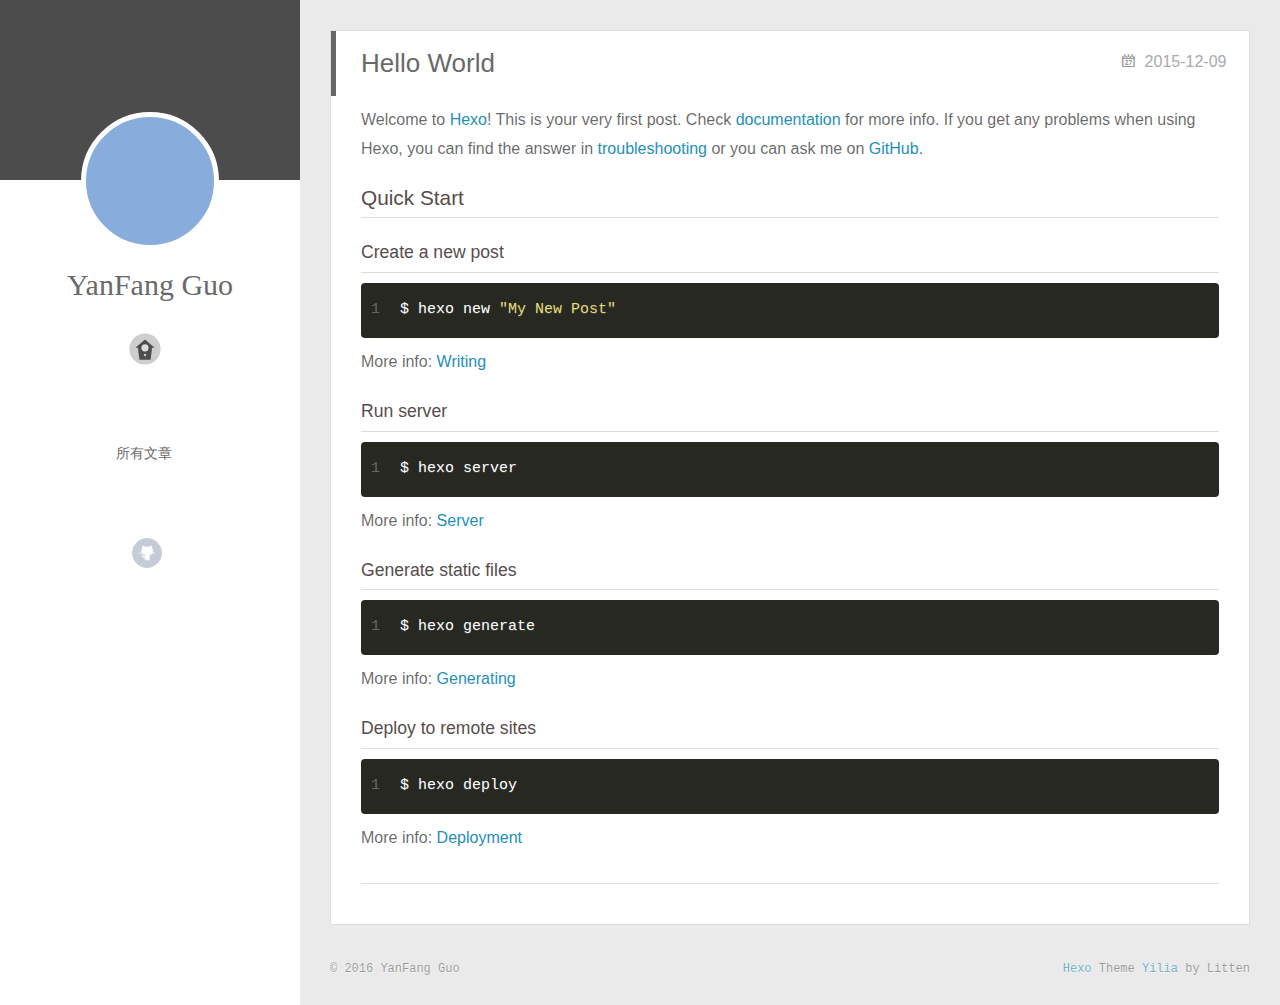
==== commit 43008a62: "wer" ====
--- a/index.html
+++ b/index.html
@@ -1,57 +1,11 @@
-<!doctype html>
-<html class="theme-next   use-motion ">
+<!DOCTYPE html>
+<html>
 <head>
-  <meta charset="UTF-8"/>
-<meta http-equiv="X-UA-Compatible" content="IE=edge,chrome=1" />
-<meta name="viewport" content="width=device-width, initial-scale=1, maximum-scale=1"/>
-
-
-
-<meta http-equiv="Cache-Control" content="no-transform" />
-<meta http-equiv="Cache-Control" content="no-siteapp" />
-
-
-
-
-
-
-
-
-
-
-
-
-  <link href="/vendors/fancybox/source/jquery.fancybox.css?v=2.1.5" rel="stylesheet" type="text/css"/>
-
-
-
-
-  <link href="//fonts.googleapis.com/css?family=Lato:300,400,700,400italic&subset=latin,latin-ext" rel="stylesheet" type="text/css">
-
-
-
-<link href="/vendors/font-awesome/css/font-awesome.min.css?v=4.4.0" rel="stylesheet" type="text/css" />
-
-<link href="/css/main.css?v=0.4.5.2" rel="stylesheet" type="text/css" />
-
-
-  <meta name="keywords" content="Hexo, NexT" />
-
-
-
-
-
-
-
-
-  <link rel="shortcut icon" type="image/x-icon" href="/favicon.ico?v=0.4.5.2" />
-
-
-
-
-
-
-<meta name="description">
+  <meta charset="utf-8">
+  
+  <title>芳芳的博客</title>
+  <meta name="viewport" content="width=device-width, initial-scale=1, maximum-scale=1">
+  <meta name="description">
 <meta property="og:type" content="website">
 <meta property="og:title" content="芳芳的博客">
 <meta property="og:url" content="http://yoursite.com/index.html">
@@ -60,194 +14,183 @@
 <meta name="twitter:card" content="summary">
 <meta name="twitter:title" content="芳芳的博客">
 <meta name="twitter:description">
-
-
-
-<script type="text/javascript" id="hexo.configuration">
-  var CONFIG = {
-    scheme: '',
-    sidebar: 'post',
-    motion: true
-  };
-</script>
-
-  <title> 芳芳的博客 </title>
+  
+    <link rel="alternative" href="/atom.xml" title="芳芳的博客" type="application/atom+xml">
+  
+  
+    <link rel="icon" href="/favicon.png">
+  
+  <link rel="stylesheet" href="/css/style.css" type="text/css">
 </head>
-
-<body itemscope itemtype="http://schema.org/WebPage" lang="">
-
-  <!--[if lte IE 8]>
-  <div style=' clear: both; height: 59px; padding:0 0 0 15px; position: relative;margin:0 auto;'>
-    <a href="http://windows.microsoft.com/en-US/internet-explorer/products/ie/home?ocid=ie6_countdown_bannercode">
-      <img src="http://7u2nvr.com1.z0.glb.clouddn.com/picouterie.jpg" border="0" height="42" width="820"
-           alt="You are using an outdated browser. For a faster, safer browsing experience, upgrade for free today or use other browser ,like chrome firefox safari."
-           style='margin-left:auto;margin-right:auto;display: block;'/>
-    </a>
-  </div>
-<![endif]-->
-  
-
-
-
-
-
-
-  <div class="container one-column 
-   page-home 
-">
-    <div class="headband"></div>
-
-    <header id="header" class="header" itemscope itemtype="http://schema.org/WPHeader">
-      <div class="header-inner"><div class="site-meta ">
-  
-
-  <div class="custom-logo-site-title">
-    <a href="/"  class="brand" rel="start">
-      <span class="logo-line-before"><i></i></span>
-      <span class="site-title">芳芳的博客</span>
-      <span class="logo-line-after"><i></i></span>
-    </a>
-  </div>
-  <p class="site-subtitle"></p>
+<body>
+  <div id="container">
+    <div class="left-col">
+    <div class="overlay"></div>
+<div class="intrude-less">
+	<header id="header" class="inner">
+		<a href="/" class="profilepic">
+			
+			<img lazy-src="http://ww2.sinaimg.cn/large/6ae34799gw1eymk0h035jj204g047wel.jpg" class="js-avatar">
+			
+		</a>
+
+		<hgroup>
+		  <h1 class="header-author"><a href="/">YanFang Guo</a></h1>
+		</hgroup>
+
+		
+
+		
+			<div class="switch-btn">
+				<div class="icon">
+					<div class="icon-ctn">
+						<div class="icon-wrap icon-house" data-idx="0">
+							<div class="birdhouse"></div>
+							<div class="birdhouse_holes"></div>
+						</div>
+						<div class="icon-wrap icon-ribbon hide" data-idx="1">
+							<div class="ribbon"></div>
+						</div>
+						
+						<div class="icon-wrap icon-link hide" data-idx="2">
+							<div class="loopback_l"></div>
+							<div class="loopback_r"></div>
+						</div>
+						
+						
+						<div class="icon-wrap icon-me hide" data-idx="3">
+							<div class="user"></div>
+							<div class="shoulder"></div>
+						</div>
+						
+					</div>
+					
+				</div>
+				<div class="tips-box hide">
+					<div class="tips-arrow"></div>
+					<ul class="tips-inner">
+						<li>菜单</li>
+						<li>标签</li>
+						
+						<li>友情链接</li>
+						
+						
+						<li>关于我</li>
+						
+					</ul>
+				</div>
+			</div>
+		
+
+		<div class="switch-area">
+			<div class="switch-wrap">
+				<section class="switch-part switch-part1">
+					<nav class="header-menu">
+						<ul>
+						
+							<li><a href="/archives">所有文章</a></li>
+				        
+						</ul>
+					</nav>
+					<nav class="header-nav">
+						<div class="social">
+							
+								<a class="github" target="_blank" href="http://www.github.com" title="github">github</a>
+					        
+						</div>
+					</nav>
+				</section>
+				
+				
+				<section class="switch-part switch-part2">
+					<div class="widget tagcloud" id="js-tagcloud">
+						
+					</div>
+				</section>
+				
+				
+				
+				<section class="switch-part switch-part3">
+					<div id="js-friends">
+					
+			        </div>
+				</section>
+				
+
+				
+				
+				<section class="switch-part switch-part4">
+				
+					<div id="js-aboutme">高瞻远瞩,脚踏实地.</div>
+				</section>
+				
+			</div>
+		</div>
+	</header>				
 </div>
-
-<div class="site-nav-toggle">
-  <button>
-    <span class="btn-bar"></span>
-    <span class="btn-bar"></span>
-    <span class="btn-bar"></span>
-  </button>
-</div>
-
-<nav class="site-nav">
-  
-
-  
-    <ul id="menu" class="menu ">
-      
+    </div>
+    <div class="mid-col">
+      <nav id="mobile-nav">
+  	<div class="overlay">
+  		<div class="slider-trigger"></div>
+  		<h1 class="header-author js-mobile-header hide">YanFang Guo</h1>
+  	</div>
+	<div class="intrude-less">
+		<header id="header" class="inner">
+			<div class="profilepic">
+				<img lazy-src="http://ww2.sinaimg.cn/large/6ae34799gw1eymk0h035jj204g047wel.jpg" class="js-avatar">
+			</div>
+			<hgroup>
+			  <h1 class="header-author">YanFang Guo</h1>
+			</hgroup>
+			
+			<nav class="header-menu">
+				<ul>
+				
+					<li><a href="/archives">所有文章</a></li>
+		        
+		        <div class="clearfix"></div>
+				</ul>
+			</nav>
+			<nav class="header-nav">
+				<div class="social">
+					
+						<a class="github" target="_blank" href="http://www.github.com" title="github">github</a>
+			        
+				</div>
+			</nav>
+		</header>				
+	</div>
+</nav>
+      <div class="body-wrap">
+  
+    <article id="post-hello-world" class="article article-type-post" itemscope itemprop="blogPost">
+  
+    <div class="article-meta">
+      <a href="/2015/12/09/hello-world/" class="article-date">
+  	<time datetime="2015-12-09T01:48:30.000Z" itemprop="datePublished">2015-12-09</time>
+</a>
+    </div>
+  
+  <div class="article-inner">
+    
+      <input type="hidden" class="isFancy" />
+    
+    
+      <header class="article-header">
         
-        <li class="menu-item menu-item-home">
-          <a href="/" rel="section">
-            
-              <i class="menu-item-icon fa fa-home fa-fw"></i> <br />
-            
-            首頁
-          </a>
-        </li>
-      
-        
-        <li class="menu-item menu-item-archives">
-          <a href="/archives" rel="section">
-            
-              <i class="menu-item-icon fa fa-archive fa-fw"></i> <br />
-            
-            歸檔
-          </a>
-        </li>
-      
-        
-        <li class="menu-item menu-item-tags">
-          <a href="/tags" rel="section">
-            
-              <i class="menu-item-icon fa fa-tags fa-fw"></i> <br />
-            
-            標籤
-          </a>
-        </li>
-      
-
-      
-      
-    </ul>
-  
-
-  
-</nav>
-
- </div>
-    </header>
-
-    <main id="main" class="main">
-      <div class="main-inner">
-        <div id="content" class="content">
-          
-  <section id="posts" class="posts-expand">
-
-    
-
-    
-    
-      
-      
-        
-        
-        
-      
-
-      
-    
-
-    
-      
-
-  
-  
-
-  
-  
-  
-
-  <article class="post post-type-normal " itemscope itemtype="http://schema.org/Article">
-
-    
-      <header class="post-header">
-
-        
-        
-          <h1 class="post-title" itemprop="name headline">
-            
-            
-              
-                
-                <a class="post-title-link" href="/2015/12/09/hello-world/" itemprop="url">
-                  Hello World
-                </a>
-              
-            
-          </h1>
-        
-
-        <div class="post-meta">
-          <span class="post-time">
-            發表於
-            <time itemprop="dateCreated" datetime="2015-12-09T09:48:30+08:00" content="2015-12-09">
-              2015-12-09
-            </time>
-          </span>
-
-          
-
-          
-            
-          
-
-          
-
-        </div>
+  
+    <h1 itemprop="name">
+      <a class="article-title" href="/2015/12/09/hello-world/">Hello World</a>
+    </h1>
+  
+
       </header>
-    
-
-
-    <div class="post-body">
-
-      
-      
-
-      
-        
-          <span itemprop="articleBody">
-            
-              <p>Welcome to <a href="http://hexo.io/" target="_blank" rel="external">Hexo</a>! This is your very first post. Check <a href="http://hexo.io/docs/" target="_blank" rel="external">documentation</a> for more info. If you get any problems when using Hexo, you can find the answer in <a href="http://hexo.io/docs/troubleshooting.html" target="_blank" rel="external">troubleshooting</a> or you can ask me on <a href="https://github.com/hexojs/hexo/issues" target="_blank" rel="external">GitHub</a>.</p>
+      
+    
+    <div class="article-entry" itemprop="articleBody">
+      
+        <p>Welcome to <a href="http://hexo.io/" target="_blank" rel="external">Hexo</a>! This is your very first post. Check <a href="http://hexo.io/docs/" target="_blank" rel="external">documentation</a> for more info. If you get any problems when using Hexo, you can find the answer in <a href="http://hexo.io/docs/troubleshooting.html" target="_blank" rel="external">troubleshooting</a> or you can ask me on <a href="https://github.com/hexojs/hexo/issues" target="_blank" rel="external">GitHub</a>.</p>
 <h2 id="Quick_Start">Quick Start</h2><h3 id="Create_a_new_post">Create a new post</h3><figure class="highlight bash"><table><tr><td class="gutter"><pre><span class="line">1</span><br></pre></td><td class="code"><pre><span class="line">$ hexo new <span class="string">"My New Post"</span></span><br></pre></td></tr></table></figure>
 <p>More info: <a href="http://hexo.io/docs/writing.html" target="_blank" rel="external">Writing</a></p>
 <h3 id="Run_server">Run server</h3><figure class="highlight bash"><table><tr><td class="gutter"><pre><span class="line">1</span><br></pre></td><td class="code"><pre><span class="line">$ hexo server</span><br></pre></td></tr></table></figure>
@@ -257,182 +200,90 @@
 <h3 id="Deploy_to_remote_sites">Deploy to remote sites</h3><figure class="highlight bash"><table><tr><td class="gutter"><pre><span class="line">1</span><br></pre></td><td class="code"><pre><span class="line">$ hexo deploy</span><br></pre></td></tr></table></figure>
 <p>More info: <a href="http://hexo.io/docs/deployment.html" target="_blank" rel="external">Deployment</a></p>
 
-            
-          </span>
-        
-      
-    </div>
-
-    <footer class="post-footer">
-      
-
-      
-
-      
-      
-        <div class="post-eof"></div>
-      
-    </footer>
-  </article>
-
-
-    
-
-  </section>
-
-  
-
-
-        </div>
-
-        
-
-
-        
-
-      </div>
-
-      
-        
-  
-  <div class="sidebar-toggle">
-    <div class="sidebar-toggle-line-wrap">
-      <span class="sidebar-toggle-line sidebar-toggle-line-first"></span>
-      <span class="sidebar-toggle-line sidebar-toggle-line-middle"></span>
-      <span class="sidebar-toggle-line sidebar-toggle-line-last"></span>
-    </div>
+      
+    </div>
+    
+    <div class="article-info article-info-index">
+      
+      
+      
+
+      
+      <div class="clearfix"></div>
+    </div>
+    
   </div>
-
-  <aside id="sidebar" class="sidebar">
-    <div class="sidebar-inner">
-
-      
-
-      
-
-      <section class="site-overview sidebar-panel  sidebar-panel-active ">
-        <div class="site-author motion-element" itemprop="author" itemscope itemtype="http://schema.org/Person">
-          <img class="site-author-image" src="/images/default_avatar.jpg" alt="YanFang Guo" itemprop="image"/>
-          <p class="site-author-name" itemprop="name">YanFang Guo</p>
-        </div>
-        <p class="site-description motion-element" itemprop="description"></p>
-        <nav class="site-state motion-element">
-          <div class="site-state-item site-state-posts">
-            <a href="/archives">
-              <span class="site-state-item-count">1</span>
-              <span class="site-state-item-name">文章</span>
-            </a>
-          </div>
-
-          <div class="site-state-item site-state-categories">
-            
-              <span class="site-state-item-count">0</span>
-              <span class="site-state-item-name">分類</span>
-              
-          </div>
-
-          <div class="site-state-item site-state-tags">
-            <a href="/tags">
-              <span class="site-state-item-count">0</span>
-              <span class="site-state-item-name">標籤</span>
-              </a>
-          </div>
-
-        </nav>
-
-        
-
-        <div class="links-of-author motion-element">
-          
-        </div>
-
-        
-        
-
-        <div class="links-of-author motion-element">
-          
-        </div>
-
-      </section>
-
-      
-
-    </div>
-  </aside>
-
-
-      
-    </main>
-
-    <footer id="footer" class="footer">
-      <div class="footer-inner">
-        <div class="copyright" >
-  
-  &copy; 
-  <span itemprop="copyrightYear">2015</span>
-  <span class="with-love">
-    <i class="icon-next-heart fa fa-heart"></i>
-  </span>
-  <span class="author" itemprop="copyrightHolder">YanFang Guo</span>
+  
+</article>
+
+
+
+
+
+
+
+  
+  
 </div>
-
-<div class="powered-by">
-  由 <a class="theme-link" href="http://hexo.io">Hexo</a> 強力驅動
-</div>
-
-<div class="theme-info">
-  主題 -
-  <a class="theme-link" href="https://github.com/iissnan/hexo-theme-next">
-    NexT
-  </a>
-</div>
-
-
-
-      </div>
-    </footer>
-
-    <div class="back-to-top"></div>
+      <footer id="footer">
+  <div class="outer">
+    <div id="footer-info">
+    	<div class="footer-left">
+    		&copy; 2016 YanFang Guo
+    	</div>
+      	<div class="footer-right">
+      		<a href="http://hexo.io/" target="_blank">Hexo</a>  Theme <a href="https://github.com/litten/hexo-theme-yilia" target="_blank">Yilia</a> by Litten
+      	</div>
+    </div>
   </div>
-
-  <script type="text/javascript" src="/vendors/jquery/index.js?v=2.1.3"></script>
-
-  
-  
-
-  
-    
-    
-
-  
-
-
-  
-
-  
-  <script type="text/javascript" src="/vendors/fancybox/source/jquery.fancybox.pack.js"></script>
-  <script type="text/javascript" src="/js/fancy-box.js?v=0.4.5.2"></script>
-
-
-  <script type="text/javascript" src="/js/helpers.js?v=0.4.5.2"></script>
-  <script type="text/javascript" src="/vendors/velocity/velocity.min.js"></script>
-<script type="text/javascript" src="/vendors/velocity/velocity.ui.min.js"></script>
-
-<script type="text/javascript" src="/js/motion.js?v=0.4.5.2" id="motion.global"></script>
-
-
-  <script type="text/javascript" src="/vendors/fastclick/lib/fastclick.min.js?v=1.0.6"></script>
-  <script type="text/javascript" src="/vendors/jquery_lazyload/jquery.lazyload.js?v=1.9.7"></script>
-
-  
-
-  <script type="text/javascript" src="/js/bootstrap.js"></script>
-
-  
-  
-
-  
-  
-
+</footer>
+    </div>
+    
+  <link rel="stylesheet" href="/fancybox/jquery.fancybox.css" type="text/css">
+
+
+<script>
+	var yiliaConfig = {
+		fancybox: true,
+		mathjax: true,
+		animate: true,
+		isHome: true,
+		isPost: false,
+		isArchive: false,
+		isTag: false,
+		isCategory: false,
+		open_in_new: true
+	}
+</script>
+<script src="http://7.url.cn/edu/jslib/comb/require-2.1.6,jquery-1.9.1.min.js" type="text/javascript"></script>
+<script src="/js/main.js" type="text/javascript"></script>
+
+
+
+
+
+
+<script type="text/x-mathjax-config">
+MathJax.Hub.Config({
+    tex2jax: {
+        inlineMath: [ ['$','$'], ["\\(","\\)"]  ],
+        processEscapes: true,
+        skipTags: ['script', 'noscript', 'style', 'textarea', 'pre', 'code']
+    }
+});
+
+MathJax.Hub.Queue(function() {
+    var all = MathJax.Hub.getAllJax(), i;
+    for(i=0; i < all.length; i += 1) {
+        all[i].SourceElement().parentNode.className += ' has-jax';                 
+    }       
+});
+</script>
+
+<script type="text/javascript" src="http://cdn.mathjax.org/mathjax/latest/MathJax.js?config=TeX-AMS-MML_HTMLorMML">
+</script>
+
+
+  </div>
 </body>
-</html>
+</html>--- a/css/style.css
+++ b/css/style.css
@@ -0,0 +1,2291 @@
+body {
+  width: 100%;
+}
+body:before,
+body:after {
+  content: "";
+  display: table;
+}
+body:after {
+  clear: both;
+}
+@font-face {
+  font-family: 'FontAwesome';
+  src: url("fonts/fontawesome-webfont.eot");
+  src: url("fonts/fontawesome-webfont.eot?#iefix") format("embedded-opentype"), url("fonts/fontawesome-webfont.woff") format("woff"), url("fonts/fontawesome-webfont.ttf") format("truetype"), url("fonts/fontawesome-webfont.svgz#FontAwesomeRegular") format("svg"), url("fonts/fontawesome-webfont.svg#FontAwesomeRegular") format("svg");
+  font-weight: normal;
+  font-style: normal;
+}
+html,
+body,
+div,
+span,
+applet,
+object,
+iframe,
+h1,
+h2,
+h3,
+h4,
+h5,
+h6,
+p,
+blockquote,
+pre,
+a,
+abbr,
+acronym,
+address,
+big,
+cite,
+code,
+del,
+dfn,
+em,
+img,
+ins,
+kbd,
+q,
+s,
+samp,
+small,
+strike,
+strong,
+sub,
+sup,
+tt,
+var,
+dl,
+dt,
+dd,
+ol,
+ul,
+li,
+fieldset,
+form,
+label,
+legend,
+table,
+caption,
+tbody,
+tfoot,
+thead,
+tr,
+th,
+td {
+  margin: 0;
+  padding: 0;
+  border: 0;
+  outline: 0;
+  font-weight: inherit;
+  font-style: inherit;
+  font-family: inherit;
+  font-size: 100%;
+  vertical-align: baseline;
+}
+body {
+  line-height: 1;
+  color: #000;
+  background: #fff;
+}
+ol,
+ul {
+  list-style: none;
+}
+table {
+  border-collapse: separate;
+  border-spacing: 0;
+  vertical-align: middle;
+}
+caption,
+th,
+td {
+  text-align: left;
+  font-weight: normal;
+  vertical-align: middle;
+}
+a img {
+  border: none;
+}
+ol {
+  list-style: decimal;
+  padding-left: 20px;
+}
+ul {
+  list-style: none;
+}
+input,
+button {
+  margin: 0;
+  padding: 0;
+}
+input::-moz-focus-inner,
+button::-moz-focus-inner {
+  border: 0;
+  padding: 0;
+}
+@font-face {
+  font-family: FontAwesome;
+  font-style: normal;
+  font-weight: normal;
+  src: url("fonts/fontawesome-webfont.eot?v=#4.0.3");
+  src: url("fonts/fontawesome-webfont.eot?#iefix&v=#4.0.3") format("embedded-opentype"), url("fonts/fontawesome-webfont.woff?v=#4.0.3") format("woff"), url("fonts/fontawesome-webfont.ttf?v=#4.0.3") format("truetype"), url("fonts/fontawesome-webfont.svg#fontawesomeregular?v=#4.0.3") format("svg");
+}
+html,
+body,
+#container {
+  height: 100%;
+}
+body {
+  font-family: "微软雅黑", "HelveticaNeue-Light", "Helvetica Neue Light", "Helvetica Neue", Helvetica, Arial, sans-serif;
+  font-size: 16px;
+  background: #fff;
+  color: rgba(0,0,0,0.6);
+  -webkit-overflow-scrolling: touch;
+}
+h1,
+h2,
+h3 {
+  display: block;
+}
+h1 {
+  font-size: 1.5em;
+}
+h2 {
+  font-size: 1.3em;
+}
+h3 {
+  font-size: 1.1em;
+}
+h4,
+h5,
+h6 {
+  font-size: 1em;
+}
+a {
+  text-decoration: none;
+  outline-width: 0;
+  color: #258fb8;
+  outline: none;
+}
+.alignleft {
+  float: left;
+}
+.alignright {
+  float: right;
+}
+.clearfix {
+  *zoom: 1;
+}
+.clearfix:after {
+  content: "";
+  display: table;
+  clear: both;
+}
+.inner {
+  width: 1000px;
+  margin: 0 auto;
+}
+.hide {
+  display: none;
+}
+@media screen and (max-width: 1040px) {
+  .inner {
+    width: 100%;
+  }
+}
+#container {
+  position: relative;
+  min-height: 100%;
+}
+#container #mobile-nav {
+  display: none;
+}
+#container #mobile-nav .overlay {
+  height: 110px;
+  position: absolute;
+  width: 100%;
+  background: #4d4d4d;
+}
+#container #mobile-nav .overlay.fixed {
+  position: fixed;
+  height: 42px;
+  z-index: 99;
+}
+#container #mobile-nav #header {
+  padding: 10px 0 0 0;
+}
+#container #mobile-nav #header .profilepic {
+  display: block;
+  position: relative;
+  z-index: 100;
+}
+#container #mobile-nav #header .header-menu {
+  height: auto;
+  margin: 10px;
+}
+#container #mobile-nav #header .header-menu ul {
+  text-align: center;
+  cursor: default;
+}
+#container #mobile-nav #header .header-menu li {
+  display: inline-block;
+  margin: 3px;
+}
+#container .left-col {
+  background: #fff;
+  width: 300px;
+  position: fixed;
+  opacity: 1;
+  -webkit-transition: all 0.2s ease-in;
+  -moz-transition: all 0.2s ease-in;
+  -ms-transition: all 0.2s ease-in;
+  transition: all 0.2s ease-in;
+  height: 100%;
+}
+#container .left-col .overlay {
+  width: 100%;
+  height: 180px;
+  background-color: #000;
+  position: absolute;
+  opacity: 0.7;
+}
+#container .left-col .intrude-less {
+  width: 76%;
+  text-align: center;
+  margin: 112px auto 0;
+}
+#container .mid-col {
+  position: absolute;
+  right: 0;
+  min-height: 100%;
+  background: #eaeaea;
+  left: 300px;
+  width: auto;
+}
+@media screen and (max-width: 800px) {
+  #container .left-col {
+    display: none;
+  }
+  #container .mid-col {
+    left: 0;
+  }
+  #container #header .header-nav {
+    position: relative;
+  }
+  #container .header-author.fixed {
+    position: fixed;
+    top: -13px;
+    width: 100%;
+    color: #ddd;
+  }
+  #container .overlay .slider-trigger {
+    position: absolute;
+    z-index: 101;
+    bottom: 0;
+    left: 0;
+    width: 42px;
+    height: 42px;
+  }
+  #container .overlay .slider-trigger:hover {
+    background: #444;
+  }
+  #container .overlay .slider-trigger:before {
+    color: #ddd;
+    content: "\f00b";
+    font: 16px FontAwesome;
+    width: 16px;
+    height: 16px;
+    margin-left: 9px;
+    margin-top: 14px;
+    display: block;
+  }
+  #container .article-header {
+    border-left: none;
+    padding: 0;
+    border-bottom: 1px dotted #ddd;
+  }
+  #container .article-header h1 {
+    margin-bottom: 10px;
+  }
+  #container .header-subtitle {
+    padding: 0 24px;
+  }
+  #container .article-info-index.article-info {
+    padding-top: 10px;
+    margin: 0;
+    border-top: 1px solid #ddd;
+  }
+  #container .article-info-post.article-info {
+    margin: 0;
+    padding-top: 10px;
+    border: none;
+  }
+  #container .article-more-link a {
+    float: right;
+  }
+  #container #viewer-box .viewer-box-l {
+    font-size: 14px;
+  }
+  #container .article {
+    padding: 10px;
+    margin: 10px;
+    font-size: 14px;
+  }
+  #container .article .article-entry {
+    padding-left: 0;
+    padding-right: 0;
+    padding-top: 10px;
+  }
+  #container .article .article-title {
+    font-size: 18px;
+    max-width: 185px;
+    display: block;
+    margin: 0;
+  }
+  #container .article .article-meta {
+    width: auto;
+    height: 30px;
+    margin-top: -5px;
+    position: ralative;
+  }
+  #container .article .article-meta .article-date {
+    font-size: 12px;
+    -webkit-border-radius: 0;
+    border-radius: 0;
+    color: #666;
+    background: none;
+    height: auto;
+    padding: 0;
+    margin: 0;
+    width: 100%;
+    text-align: left;
+    margin-left: 10px;
+  }
+  #container .article .article-meta .article-date time {
+    width: auto;
+    float: right;
+    margin-right: 10px;
+  }
+  #container .article .article-meta .article-tag-list {
+    margin-top: 7px;
+    position: absolute;
+    right: 10px;
+    top: 0;
+  }
+  #container .article .article-meta .article-tag-list:before {
+    float: left;
+    margin-top: 1px;
+    left: 0;
+  }
+  #container .article .article-meta .article-tag-list .article-tag-list-item {
+    float: left;
+    padding-left: 0;
+    width: auto;
+    max-width: 83px;
+  }
+  #container .article .article-meta .article-category {
+    margin-top: 7px;
+    position: absolute;
+    right: 10px;
+    top: -30px;
+  }
+  #container .article .article-meta .article-category:before {
+    float: left;
+    margin-top: 1px;
+    left: 15px;
+  }
+  #container .article .article-meta .article-category .article-category-link {
+    max-width: 83px;
+    width: auto;
+    padding-left: 10px;
+  }
+  #container .article .article-nav-link-wrap {
+    margin: 5px 0;
+  }
+  #container .article .article-nav-link-wrap strong {
+    float: left;
+    margin-right: 5px;
+  }
+  #container .article #article-nav-older {
+    float: none;
+    display: block;
+  }
+  #container .share {
+    padding: 3px 10px;
+  }
+  #container .duoshuo {
+    padding: 0 13px;
+  }
+  #container #disqus_thread {
+    padding: 0 13px;
+  }
+  #container #mobile-nav {
+    display: block;
+  }
+  #container #page-nav .extend {
+    opacity: 1;
+  }
+  #container .instagram .open-ins {
+    left: 2px;
+    top: -30px;
+    color: #aaa;
+  }
+  #container .info-on-right {
+    float: initial;
+  }
+  #container .archives-wrap {
+    margin: 10px 10px 0px;
+    padding: 10px;
+  }
+  #container .archives-wrap .archive-article-title {
+    font-size: 14px;
+  }
+  #container .archives-wrap .archive-year-wrap {
+    position: relative;
+    padding: 0 0 0 0;
+  }
+  #container .archives-wrap .archive-year-wrap a {
+    padding: 0 0 0 0;
+  }
+  #container .archives-wrap .article-meta .archive-article-date {
+    font-size: 12px;
+    margin-right: 10px;
+    margin-top: -5px;
+  }
+  #container .archives-wrap .article-meta .article-tag-list-link {
+    font-size: 12px;
+  }
+  #container .archives .archive-article {
+    padding: 10px 0;
+    margin-left: 0;
+  }
+  #container #footer .footer-left {
+    float: initial;
+    margin-bottom: 10px;
+  }
+  #container #footer .footer-right {
+    float: initial;
+  }
+}
+.header-author {
+  text-align: center;
+  margin: 0.67em 0;
+  font-family: Roboto, "Roboto", serif;
+  font-size: 30px;
+  -webkit-transition: 0.3s;
+  -moz-transition: 0.3s;
+  -ms-transition: 0.3s;
+  transition: 0.3s;
+}
+#header {
+  width: 100%;
+}
+#header a {
+  color: #696969;
+}
+#header a:hover {
+  color: #b0a0aa;
+}
+#header .profilepic {
+  text-align: center;
+  display: block;
+  border: 5px solid #fff;
+  -webkit-border-radius: 300px;
+  border-radius: 300px;
+  width: 128px;
+  height: 128px;
+  margin: 0 auto;
+  position: relative;
+  overflow: hidden;
+  background: #88acdb;
+  -webkit-transition: all 0.2s ease-in;
+  display: -webkit-box;
+  -webkit-box-orient: horizontal;
+  -webkit-box-pack: center;
+  -webkit-box-align: center;
+  text-align: center;
+}
+#header .profilepic img {
+  width: 20%;
+  height: 20%;
+  -webkit-border-radius: 300px;
+  border-radius: 300px;
+  opacity: 0;
+  -webkit-transition: all 0.2s ease-in;
+}
+#header .profilepic img.show {
+  width: 100%;
+  height: 100%;
+  opacity: 1;
+}
+#header .header-subtitle {
+  text-align: center;
+  color: #999;
+  font-size: 14px;
+  line-height: 25px;
+  overflow: hidden;
+  text-overflow: ellipsis;
+  display: -webkit-box;
+  -webkit-line-clamp: 2;
+  -webkit-box-orient: vertical;
+}
+#header .header-menu {
+  font-weight: 300;
+  line-height: 31px;
+  cursor: pointer;
+  text-transform: uppercase;
+  float: none;
+  height: 150px;
+  margin-left: -12px;
+  text-align: center;
+  display: -webkit-box;
+  -webkit-box-orient: horizontal;
+  -webkit-box-pack: center;
+  -webkit-box-align: center;
+}
+#header .header-menu li {
+  cursor: default;
+}
+#header .header-menu li a {
+  font-size: 14px;
+  min-width: 300px;
+}
+#header .switch-area {
+  position: relative;
+  width: 100%;
+  overflow: hidden;
+  min-height: 500px;
+  font-size: 14px;
+}
+#header .switch-area .switch-wrap {
+  -webkit-transition: -webkit-transform 0.3s ease-in;
+  -moz-transition: -moz-transform 0.3s ease-in;
+  -ms-transition: -ms-transform 0.3s ease-in;
+  transition: transform 0.3s ease-in;
+  position: relative;
+}
+#header .turn-left {
+  -webkit-transform: translate(-100%, 0);
+  -moz-transform: translate(-100%, 0);
+  -ms-transform: translate(-100%, 0);
+  transform: translate(-100%, 0);
+}
+#header .header-nav {
+  width: 100%;
+  position: absolute;
+  -webkit-transition: -webkit-transform 0.3s ease-in;
+  -moz-transition: -moz-transform 0.3s ease-in;
+  -ms-transition: -ms-transform 0.3s ease-in;
+  transition: transform 0.3s ease-in;
+}
+#header .header-nav .social {
+  margin-right: 15px;
+  margin-top: 10px;
+  text-align: center;
+}
+#header .header-nav .social a {
+  -webkit-border-radius: 50%;
+  border-radius: 50%;
+  display: -moz-inline-stack;
+  display: inline-block;
+  vertical-align: middle;
+  *vertical-align: auto;
+  zoom: 1;
+  *display: inline;
+  text-indent: -9999px;
+  margin: 0 8px 15px 8px;
+  opacity: 0.7;
+  width: 28px;
+  height: 28px;
+  -webkit-transition: 0.3s;
+  -moz-transition: 0.3s;
+  -ms-transition: 0.3s;
+  transition: 0.3s;
+}
+#header .header-nav .social a:hover {
+  opacity: 1;
+}
+#header .header-nav .social a:last-of-type {
+  margin-right: 0;
+}
+#header .header-nav .social a.weibo {
+  background: url("/img/weibo.png") center no-repeat #aaf;
+  border: 1px solid #aaf;
+}
+#header .header-nav .social a.weibo:hover {
+  border: 1px solid #aaf;
+}
+#header .header-nav .social a.rss {
+  background: url("/img/rss.png") center no-repeat #ef7522;
+  border: 1px solid #ef7522;
+}
+#header .header-nav .social a.rss:hover {
+  border: 1px solid #cf5d0f;
+}
+#header .header-nav .social a.github {
+  background: url("/img/github.png") center no-repeat #afb6ca;
+  border: 1px solid #afb6ca;
+}
+#header .header-nav .social a.github:hover {
+  border: 1px solid #909ab6;
+}
+#header .header-nav .social a.facebook {
+  background: url("/img/facebook.png") center no-repeat #3b5998;
+  border: 1px solid #3b5998;
+}
+#header .header-nav .social a.facebook:hover {
+  border: 1px solid #2d4373;
+}
+#header .header-nav .social a.google {
+  background: url("/img/google.png") center no-repeat #c83d20;
+  border: 1px solid #c83d20;
+}
+#header .header-nav .social a.google:hover {
+  border: 1px solid #9c3019;
+}
+#header .header-nav .social a.twitter {
+  background: url("/img/twitter.png") center no-repeat #55cff8;
+  border: 1px solid #55cff8;
+}
+#header .header-nav .social a.twitter:hover {
+  border: 1px solid #24c1f6;
+}
+#header .header-nav .social a.linkedin {
+  background: url("/img/linkedin.png") center no-repeat #005a87;
+  border: 1px solid #005a87;
+}
+#header .header-nav .social a.linkedin:hover {
+  border: 1px solid #006b98;
+}
+#header .header-nav .social a.zhihu {
+  background: url("/img/zhihu.png") center no-repeat #0078d8;
+  border: 1px solid #0078d8;
+}
+#header .header-nav .social a.zhihu:hover {
+  border: 1px solid #0078d8;
+}
+#header .header-nav .social a.douban {
+  background: url("/img/douban.png") center no-repeat #06c611;
+  border: 1px solid #06c611;
+}
+#header .header-nav .social a.douban:hover {
+  border: 1px solid #06c611;
+}
+#header .header-nav .social a.mail {
+  background: url("/img/mail.png") center no-repeat #005a87;
+  border: 1px solid #005a87;
+}
+#header .header-nav .social a.mail:hover {
+  border: 1px solid #006b98;
+}
+#header .switch-part {
+  width: 100%;
+  position: absolute;
+}
+#header .switch-part1 {
+  left: 0;
+}
+#header .switch-part2 {
+  left: 100%;
+  top: 20px;
+  overlay-x: hidden;
+  overflow-y: auto;
+  max-height: 200px;
+}
+#header .switch-part3 {
+  left: 200%;
+  line-height: 30px;
+}
+#header .switch-part3 .switch-friends-link {
+  margin-right: 9px;
+  -webkit-border-radius: 3px;
+  border-radius: 3px;
+  padding: 5px;
+}
+#header .switch-part3 .switch-friends-link:hover {
+  background: #88acdb;
+  color: #fff;
+}
+#header .switch-part4 {
+  left: 300%;
+  text-align: left;
+  line-height: 30px;
+}
+.duoshuo {
+  padding: 0 40px;
+}
+#disqus_thread {
+  padding: 0 40px;
+}
+.archives-wrap {
+  position: relative;
+  margin: 0 30px;
+  padding-right: 60px;
+  border-bottom: 1px solid #eee;
+  background: #fff;
+}
+.archives-wrap:first-child {
+  margin-top: 30px;
+}
+.archives-wrap:last-child {
+  margin-bottom: 80px;
+}
+.archives-wrap .archive-year-wrap {
+  line-height: 35px;
+  width: 200px;
+  position: absolute;
+  padding-top: 15px;
+  font-size: 1.8em;
+}
+.archives-wrap .archive-year-wrap a {
+  color: #666;
+  font-weight: bold;
+  padding-left: 48px;
+}
+.archives {
+  position: relative;
+}
+.archives .article-info {
+  border: none;
+}
+.archives .archive-article {
+  margin-left: 200px;
+  padding: 20px 0;
+  border-bottom: 1px solid #eee;
+  border-top: 1px solid #fff;
+  position: relative;
+}
+.archives .archive-article:first-child {
+  border-top: none;
+}
+.archives .archive-article:last-child {
+  border-bottom: none;
+}
+.archives .archive-article-title {
+  font-size: 16px;
+  color: #333;
+  -webkit-transition: color 0.3s;
+  -moz-transition: color 0.3s;
+  -ms-transition: color 0.3s;
+  transition: color 0.3s;
+}
+.archives .archive-article-title:hover {
+  color: #657b83;
+}
+.archives .archive-article-title span {
+  display: block;
+  color: #a8a8a8;
+  font-size: 12px;
+  line-height: 14px;
+  height: 7px;
+  padding-left: 2px;
+}
+.archives .archive-article-title span:before {
+  display: inline-block;
+  content: "“";
+  font-family: serif;
+  font-size: 30px;
+  float: left;
+  margin: 4px 4px 0 -12px;
+  color: #c8c8c8;
+}
+.archive-article-inner .archive-article-header {
+  position: relative;
+}
+.archive-article-inner .article-meta {
+  position: relative;
+  float: right;
+  margin-top: -10px;
+  color: #555;
+  background: none;
+  text-align: right;
+  width: auto;
+}
+.archive-article-inner .article-meta .article-date time {
+  color: #aaa;
+}
+.archive-article-inner .article-meta .archive-article-date,
+.archive-article-inner .article-meta .article-tag-list {
+  margin-right: 30px;
+  display: -moz-inline-stack;
+  display: inline-block;
+  vertical-align: middle;
+  zoom: 1;
+  color: #666;
+  font-size: 14px;
+}
+.archive-article-inner .article-meta .archive-article-date {
+  cursor: default;
+  font-size: 12px;
+  margin-bottom: 5px;
+  margin-top: -10px;
+}
+.archive-article-inner .article-meta .archive-article-date time:before {
+  content: "\f073";
+  color: #999;
+  position: relative;
+  margin-right: 10px;
+  font: 16px FontAwesome;
+}
+.archive-article-inner .article-meta .article-category:before {
+  float: left;
+  margin-top: 1px;
+  left: 15px;
+}
+.archive-article-inner .article-meta .article-category .article-category-link {
+  width: auto;
+  max-width: 83px;
+  padding-left: 10px;
+}
+.archive-article-inner .article-meta .article-tag-list {
+  margin-top: 0px;
+}
+.archive-article-inner .article-meta .article-tag-list:before {
+  left: 15px;
+}
+.archive-article-inner .article-meta .article-tag-list .article-tag-list-item {
+  display: inline-block;
+  width: auto;
+  max-width: 83px;
+  padding-left: 8px;
+  font-size: 12px;
+}
+.body-wrap {
+  margin-bottom: 80px;
+}
+.article {
+  margin: 30px;
+  position: relative;
+  border: 1px solid #ddd;
+  background: #fff;
+  -webkit-transition: all 0.2s ease-in;
+}
+.article.show {
+  visibility: visible;
+  -webkit-animation: cd-bounce-1 0.6s;
+  -moz-animation: cd-bounce-1 0.6s;
+  -webkit-animation: cd-bounce-1 0.6s;
+  -moz-animation: cd-bounce-1 0.6s;
+  -ms-animation: cd-bounce-1 0.6s;
+  animation: cd-bounce-1 0.6s;
+}
+.article.hidden {
+  visibility: hidden;
+}
+.article img {
+  max-width: 100%;
+}
+@-webkit-keyframes cd-bounce-1 {
+  0% {
+    opacity: 0;
+    -webkit-transform: scale(1);
+  }
+  60% {
+    opacity: 1;
+    -webkit-transform: scale(1.01);
+  }
+  100% {
+    -webkit-transform: scale(1);
+  }
+}
+@-moz-keyframes cd-bounce-1 {
+  0% {
+    opacity: 0;
+    -moz-transform: scale(1);
+  }
+  60% {
+    opacity: 1;
+    -moz-transform: scale(1.01);
+  }
+  100% {
+    -moz-transform: scale(1);
+  }
+}
+.article-index {
+  margin-left: 200px;
+  padding: 15px 0;
+  margin-right: 75px;
+}
+.article-index .brief {
+  display: block;
+  color: #a8a8a8;
+  font-size: 12px;
+  line-height: 14px;
+  height: 7px;
+  padding-left: 2px;
+}
+.article-index .brief:before {
+  display: inline-block;
+  content: "“";
+  font-family: serif;
+  font-size: 30px;
+  float: left;
+  margin: 4px 4px 0 -12px;
+  color: #c8c8c8;
+}
+.article-title {
+  color: #696969;
+  margin-left: 0px;
+  font-weight: 300;
+  line-height: 35px;
+  margin-bottom: 20px;
+  font-size: 26px;
+  -webkit-transition: color 0.3s;
+  -moz-transition: color 0.3s;
+  -o-transition: color 0.3s;
+  -webkit-transition: color 0.3s;
+  -moz-transition: color 0.3s;
+  -ms-transition: color 0.3s;
+  transition: color 0.3s;
+}
+.article-title:hover {
+  color: #b0a0aa;
+}
+.article-inner {
+  position: relative;
+  margin-bottom: 20px;
+}
+.article-header {
+  border-left: 5px solid;
+  padding: 15px 0px 15px 25px;
+}
+.article-info.info-on-right {
+  margin: 10px 0 0 0;
+  float: right;
+}
+.article-info-index.article-info {
+  padding-top: 20px;
+  margin: 30px 30px 0 30px;
+  border-top: 1px solid #ddd;
+}
+.article-info-post.article-info {
+  padding: 0;
+  border: none;
+  margin: -30px 0 20px 30px;
+}
+.article-entry {
+  line-height: 1.8em;
+  padding-right: 30px;
+  padding-left: 30px;
+}
+.article-entry p {
+  margin-top: 10px;
+}
+.article-entry p code,
+.article-entry li code {
+  padding: 1px 3px;
+  margin: 0 3px;
+  background: #ddd;
+  border: 1px solid #ccc;
+  font-family: Menlo, Monaco, "Andale Mono", "lucida console", "Courier New", monospace;
+  word-wrap: break-word;
+  font-size: 14px;
+}
+.article-entry blockquote {
+  background: #ddd;
+  border-left: 5px solid #ccc;
+  padding: 15px 20px;
+  margin-top: 10px;
+  border-left: 5px solid #657b83;
+  background: #f6f6f6;
+}
+.article-entry blockquote p {
+  margin-top: 0;
+}
+.article-entry em {
+  font-style: italic;
+}
+.article-entry ul li:before {
+  content: "";
+  width: 6px;
+  height: 6px;
+  border: 1px solid #999;
+  -webkit-border-radius: 10px;
+  border-radius: 10px;
+  background: #aaa;
+  display: inline-block;
+  margin-right: 10px;
+  float: left;
+  margin-top: 12px;
+}
+.article-entry ul,
+.article-entry ol {
+  font-size: 14px;
+  margin: 10px 0px;
+}
+.article-entry li ul,
+.article-entry li ol {
+  margin-left: 30px;
+}
+.article-entry li ul li:before,
+.article-entry li ol li:before {
+  content: "";
+  background: #dedede;
+}
+.article-entry h1 {
+  margin-top: 30px;
+}
+.article-entry h2 {
+  margin-top: 20px;
+  font-weight: 300;
+  color: #574c4c;
+  padding-bottom: 5px;
+  border-bottom: 1px solid #ddd;
+}
+.article-entry h3,
+.article-entry h4,
+.article-entry h5,
+.article-entry h6 {
+  margin-top: 20px;
+  font-weight: 300;
+  color: #574c4c;
+  padding-bottom: 5px;
+  border-bottom: 1px solid #ddd;
+}
+.article-entry video {
+  max-width: 100%;
+}
+.article-entry strong {
+  font-weight: bold;
+}
+.article-entry .caption {
+  display: block;
+  font-size: 0.8em;
+  color: #aaa;
+}
+.article-entry hr {
+  height: 0;
+  margin-top: 20px;
+  margin-bottom: 20px;
+  border-left: 0;
+  border-right: 0;
+  border-top: 1px solid #ddd;
+  border-bottom: 1px solid #fff;
+}
+.article-entry pre {
+  font-size: 1/0.9em;
+  line-height: 1.5;
+  margin-top: 10px;
+  padding: 5px 15px;
+  overflow-x: auto;
+  color: #657b83;
+  font-size: 10px;
+  border: 1px solid #ccc;
+  text-shadow: 0 1px #444;
+  font-family: Menlo, Monaco, "Andale Mono", "lucida console", "Courier New", monospace;
+}
+.article-entry pre code {
+  font-size: 14px;
+}
+.article-entry table {
+  width: 100%;
+  border: 1px solid #dedede;
+  margin: 15px 0;
+  border-collapse: collapse;
+}
+.article-entry table tr,
+.article-entry table td {
+  height: 35px;
+}
+.article-entry table thead tr {
+  background: #f8f8f8;
+}
+.article-entry table tbody tr:hover {
+  background: #efefef;
+}
+.article-entry table td,
+.article-entry table th {
+  border: 1px solid #dedede;
+  padding: 0 10px;
+}
+.article-entry figure table {
+  border: none;
+  width: auto;
+  margin: 0;
+}
+.article-entry figure table tbody tr:hover {
+  background: none;
+}
+.article-meta {
+  width: 150px;
+  font-size: 14;
+  text-align: right;
+  position: absolute;
+  right: 0;
+  top: 23px;
+  text-align: center;
+  z-index: 1;
+}
+.article-meta time {
+  color: #aaa;
+}
+.article-meta time:before {
+  color: #999;
+  content: "\f073";
+  font: 17px FontAwesome;
+  margin-right: 10px;
+}
+.article-more-link {
+  margin-top: 5px;
+  text-align: right;
+}
+.article-more-link a {
+  background: #4d4d4d;
+  color: #fff;
+  font-size: 12px;
+  padding: 2px 8px 4px;
+  line-height: 16px;
+  -webkit-border-radius: 2px;
+  -moz-border-radius: 2px;
+  -webkit-border-radius: 2px;
+  border-radius: 2px;
+  -webkit-transition: background 0.3s;
+  -moz-transition: background 0.3s;
+  -ms-transition: background 0.3s;
+  transition: background 0.3s;
+}
+.article-more-link a:hover {
+  background: #3c3c3c;
+}
+.article-more-link a.hidden {
+  visibility: hidden;
+}
+#article-nav {
+  margin: 80px 0 30px 0;
+  padding-bottom: 10px;
+}
+#article-nav .article-nav-link-wrap {
+  margin: 0px 30px 0px 30px;
+  font-size: 14px;
+  color: #333;
+}
+#article-nav .article-nav-link-wrap .article-nav-title {
+  display: inline-block;
+  font-size: 12px;
+  color: #aaa;
+  -webkit-transition: color 0.3s;
+  -moz-transition: color 0.3s;
+  -ms-transition: color 0.3s;
+  transition: color 0.3s;
+}
+#article-nav .article-nav-link-wrap strong {
+  background: #ddd;
+  color: #fff;
+  -webkit-border-radius: 100%;
+  border-radius: 100%;
+  width: 15px;
+  height: 15px;
+  display: inline-block;
+  text-align: center;
+  -webkit-transition: background 0.3s;
+  -moz-transition: background 0.3s;
+  -ms-transition: background 0.3s;
+  transition: background 0.3s;
+}
+#article-nav .article-nav-link-wrap:hover strong {
+  background: #4d4d4d;
+}
+#article-nav .article-nav-link-wrap:hover .article-nav-title {
+  color: #4d4d4d;
+}
+#article-nav #article-nav-older {
+  float: right;
+}
+@-moz-keyframes cd-bounce-1 {
+  0% {
+    opacity: 0;
+    -webkit-transform: scale(1);
+    -moz-transform: scale(1);
+    -ms-transform: scale(1);
+    -o-transform: scale(1);
+    -webkit-transform: scale(1);
+    -moz-transform: scale(1);
+    -ms-transform: scale(1);
+    transform: scale(1);
+  }
+  60% {
+    opacity: 1;
+    -webkit-transform: scale(1.01);
+    -moz-transform: scale(1.01);
+    -ms-transform: scale(1.01);
+    -o-transform: scale(1.01);
+    -webkit-transform: scale(1.01);
+    -moz-transform: scale(1.01);
+    -ms-transform: scale(1.01);
+    transform: scale(1.01);
+  }
+  100% {
+    -webkit-transform: scale(1);
+    -moz-transform: scale(1);
+    -ms-transform: scale(1);
+    -o-transform: scale(1);
+    -webkit-transform: scale(1);
+    -moz-transform: scale(1);
+    -ms-transform: scale(1);
+    transform: scale(1);
+  }
+}
+@-webkit-keyframes cd-bounce-1 {
+  0% {
+    opacity: 0;
+    -webkit-transform: scale(1);
+    -moz-transform: scale(1);
+    -ms-transform: scale(1);
+    -o-transform: scale(1);
+    -webkit-transform: scale(1);
+    -moz-transform: scale(1);
+    -ms-transform: scale(1);
+    transform: scale(1);
+  }
+  60% {
+    opacity: 1;
+    -webkit-transform: scale(1.01);
+    -moz-transform: scale(1.01);
+    -ms-transform: scale(1.01);
+    -o-transform: scale(1.01);
+    -webkit-transform: scale(1.01);
+    -moz-transform: scale(1.01);
+    -ms-transform: scale(1.01);
+    transform: scale(1.01);
+  }
+  100% {
+    -webkit-transform: scale(1);
+    -moz-transform: scale(1);
+    -ms-transform: scale(1);
+    -o-transform: scale(1);
+    -webkit-transform: scale(1);
+    -moz-transform: scale(1);
+    -ms-transform: scale(1);
+    transform: scale(1);
+  }
+}
+@-o-keyframes cd-bounce-1 {
+  0% {
+    opacity: 0;
+    -webkit-transform: scale(1);
+    -moz-transform: scale(1);
+    -ms-transform: scale(1);
+    -o-transform: scale(1);
+    -webkit-transform: scale(1);
+    -moz-transform: scale(1);
+    -ms-transform: scale(1);
+    transform: scale(1);
+  }
+  60% {
+    opacity: 1;
+    -webkit-transform: scale(1.01);
+    -moz-transform: scale(1.01);
+    -ms-transform: scale(1.01);
+    -o-transform: scale(1.01);
+    -webkit-transform: scale(1.01);
+    -moz-transform: scale(1.01);
+    -ms-transform: scale(1.01);
+    transform: scale(1.01);
+  }
+  100% {
+    -webkit-transform: scale(1);
+    -moz-transform: scale(1);
+    -ms-transform: scale(1);
+    -o-transform: scale(1);
+    -webkit-transform: scale(1);
+    -moz-transform: scale(1);
+    -ms-transform: scale(1);
+    transform: scale(1);
+  }
+}
+@keyframes cd-bounce-1 {
+  0% {
+    opacity: 0;
+    -webkit-transform: scale(1);
+    -moz-transform: scale(1);
+    -ms-transform: scale(1);
+    -o-transform: scale(1);
+    -webkit-transform: scale(1);
+    -moz-transform: scale(1);
+    -ms-transform: scale(1);
+    transform: scale(1);
+  }
+  60% {
+    opacity: 1;
+    -webkit-transform: scale(1.01);
+    -moz-transform: scale(1.01);
+    -ms-transform: scale(1.01);
+    -o-transform: scale(1.01);
+    -webkit-transform: scale(1.01);
+    -moz-transform: scale(1.01);
+    -ms-transform: scale(1.01);
+    transform: scale(1.01);
+  }
+  100% {
+    -webkit-transform: scale(1);
+    -moz-transform: scale(1);
+    -ms-transform: scale(1);
+    -o-transform: scale(1);
+    -webkit-transform: scale(1);
+    -moz-transform: scale(1);
+    -ms-transform: scale(1);
+    transform: scale(1);
+  }
+}
+.archives-wrap {
+  position: relative;
+  margin: 0 30px;
+  padding-right: 60px;
+  border-bottom: 1px solid #eee;
+  background: #fff;
+}
+.archives-wrap:first-child {
+  margin-top: 30px;
+}
+.archives-wrap:last-child {
+  margin-bottom: 80px;
+}
+.archives-wrap .archive-year-wrap {
+  line-height: 35px;
+  width: 200px;
+  position: absolute;
+  padding-top: 15px;
+  font-size: 1.8em;
+}
+.archives-wrap .archive-year-wrap a {
+  color: #666;
+  font-weight: bold;
+  padding-left: 48px;
+}
+.archives {
+  position: relative;
+}
+.archives .article-info {
+  border: none;
+}
+.archives .archive-article {
+  margin-left: 200px;
+  padding: 20px 0;
+  border-bottom: 1px solid #eee;
+  border-top: 1px solid #fff;
+  position: relative;
+}
+.archives .archive-article:first-child {
+  border-top: none;
+}
+.archives .archive-article:last-child {
+  border-bottom: none;
+}
+.archives .archive-article-title {
+  font-size: 16px;
+  color: #333;
+  -webkit-transition: color 0.3s;
+  -moz-transition: color 0.3s;
+  -ms-transition: color 0.3s;
+  transition: color 0.3s;
+}
+.archives .archive-article-title:hover {
+  color: #657b83;
+}
+.archives .archive-article-title span {
+  display: block;
+  color: #a8a8a8;
+  font-size: 12px;
+  line-height: 14px;
+  height: 7px;
+  padding-left: 2px;
+}
+.archives .archive-article-title span:before {
+  display: inline-block;
+  content: "“";
+  font-family: serif;
+  font-size: 30px;
+  float: left;
+  margin: 4px 4px 0 -12px;
+  color: #c8c8c8;
+}
+.archive-article-inner .archive-article-header {
+  position: relative;
+}
+.archive-article-inner .article-meta {
+  position: relative;
+  float: right;
+  margin-top: -10px;
+  color: #555;
+  background: none;
+  text-align: right;
+  width: auto;
+}
+.archive-article-inner .article-meta .article-date time {
+  color: #aaa;
+}
+.archive-article-inner .article-meta .archive-article-date,
+.archive-article-inner .article-meta .article-tag-list {
+  margin-right: 30px;
+  display: -moz-inline-stack;
+  display: inline-block;
+  vertical-align: middle;
+  zoom: 1;
+  color: #666;
+  font-size: 14px;
+}
+.archive-article-inner .article-meta .archive-article-date {
+  cursor: default;
+  font-size: 12px;
+  margin-bottom: 5px;
+  margin-top: -10px;
+}
+.archive-article-inner .article-meta .archive-article-date time:before {
+  content: "\f073";
+  color: #999;
+  position: relative;
+  margin-right: 10px;
+  font: 16px FontAwesome;
+}
+.archive-article-inner .article-meta .article-category:before {
+  float: left;
+  margin-top: 1px;
+  left: 15px;
+}
+.archive-article-inner .article-meta .article-category .article-category-link {
+  width: auto;
+  max-width: 83px;
+  padding-left: 10px;
+}
+.archive-article-inner .article-meta .article-tag-list {
+  margin-top: 0px;
+}
+.archive-article-inner .article-meta .article-tag-list:before {
+  left: 15px;
+}
+.archive-article-inner .article-meta .article-tag-list .article-tag-list-item {
+  display: inline-block;
+  width: auto;
+  max-width: 83px;
+  padding-left: 8px;
+  font-size: 12px;
+}
+.article-entry pre,
+.article-entry .highlight {
+  background: #272822;
+  margin: 10px 0;
+  padding: 10px 10px;
+  overflow: auto;
+  color: #4c4c4c;
+  line-height: 22.400000000000002px;
+  -webkit-border-radius: 4px;
+  border-radius: 4px;
+}
+.article-entry .highlight .gutter pre,
+.article-entry .gist .gist-file .gist-data .line-numbers {
+  color: #666;
+}
+.article-entry pre,
+.article-entry code {
+  font-family: "Source Code Pro", Consolas, Monaco, Menlo, Consolas, monospace;
+}
+.article-entry code {
+  background: #eee;
+  padding: 0 0.3em;
+  border: none;
+}
+.article-entry pre {
+  color: #fff;
+}
+.article-entry pre code {
+  background: none;
+  text-shadow: none;
+  padding: 0;
+  color: #fff;
+}
+.article-entry .highlight pre {
+  border: none;
+  margin: 0;
+  padding: 0;
+}
+.article-entry .highlight table {
+  margin: 0;
+  width: auto;
+}
+.article-entry .highlight td {
+  border: none;
+  padding: 0;
+}
+.article-entry .highlight figcaption {
+  font-size: 0.85em;
+  color: highlight-comment;
+  line-height: 1em;
+  margin-bottom: 1em;
+}
+.article-entry .highlight figcaption:before,
+.article-entry .highlight figcaption:after {
+  content: "";
+  display: table;
+}
+.article-entry .highlight figcaption:after {
+  clear: both;
+}
+.article-entry .highlight figcaption a {
+  float: right;
+}
+.article-entry .highlight .gutter pre {
+  text-align: right;
+  padding-right: 20px;
+}
+.article-entry .highlight .gutter pre .line {
+  text-shadow: none;
+}
+.article-entry .highlight .line {
+  font-size: 15px;
+  height: 15px;
+}
+.article-entry .gist {
+  margin: 0 -20px;
+  border-style: solid;
+  border-color: #ddd;
+  border-width: 1px 0;
+  background: #272822;
+  padding: 15px 20px 15px 0;
+}
+.article-entry .gist .gist-file {
+  border: none;
+  font-family: "Source Code Pro", Consolas, Monaco, Menlo, Consolas, monospace;
+  margin: 0;
+}
+.article-entry .gist .gist-file .gist-data {
+  background: none;
+  border: none;
+}
+.article-entry .gist .gist-file .gist-data .line-numbers {
+  background: none;
+  border: none;
+  padding: 0 20px 0 0;
+}
+.article-entry .gist .gist-file .gist-data .line-data {
+  padding: 0 !important;
+}
+.article-entry .gist .gist-file .highlight {
+  margin: 0;
+  padding: 0;
+  border: none;
+}
+.article-entry .gist .gist-file .gist-meta {
+  background: #272822;
+  color: highlight-comment;
+  font: 0.85em "Helvetica Neue", Helvetica, Arial, sans-serif;
+  text-shadow: 0 0;
+  padding: 0;
+  margin-top: 1em;
+  margin-left: 20px;
+}
+.article-entry .gist .gist-file .gist-meta a {
+  color: #258fb8;
+  font-weight: normal;
+}
+.article-entry .gist .gist-file .gist-meta a:hover {
+  text-decoration: underline;
+}
+pre .comment {
+  color: #75715e;
+}
+pre .keyword,
+pre .function .keyword,
+pre .class .params {
+  color: #66d9ef;
+}
+pre .tag,
+pre .doctype,
+pre .params,
+pre .function {
+  color: #fff;
+}
+pre .css ~ * .tag,
+pre .title,
+pre .at_rule,
+pre .at_rule .keyword,
+pre .preprocessor,
+pre .preprocessor .keyword {
+  color: #f92672;
+}
+pre .attribute,
+pre .built_in,
+pre .class,
+pre .css ~ * .class,
+pre .function .title {
+  color: #a6e22e;
+}
+pre .value,
+pre .string {
+  color: #e6db74;
+}
+pre .number {
+  color: #7163d7;
+}
+pre .id,
+pre .css ~ * .id {
+  color: #fd971f;
+}
+#footer {
+  font-size: 12px;
+  font-family: Menlo, Monaco, "Andale Mono", "lucida console", "Courier New", monospace;
+  text-shadow: 0 1px #fff;
+  position: absolute;
+  bottom: 30px;
+  opacity: 0.6;
+  width: 100%;
+  text-align: center;
+}
+#footer .outer {
+  padding: 0 30px;
+}
+.footer-left {
+  float: left;
+}
+.footer-right {
+  float: right;
+}
+.share {
+  padding: 0px 75px 30px 40px;
+  margin-bottom: 15px;
+}
+.back_home {
+  float: right;
+}
+.back_home a {
+  font-weight: bold;
+  margin-left: 10px;
+}
+.back_home a:hover {
+  color: #6e6e6e;
+}
+#page-nav {
+  text-align: center;
+  margin-top: 30px;
+}
+#page-nav .page-number {
+  width: 20px;
+  height: 20px;
+  background: #4d4d4d;
+  -webkit-border-radius: 50%;
+  -moz-border-radius: 50%;
+  -webkit-border-radius: 50%;
+  border-radius: 50%;
+  display: inline-block;
+  color: #fff;
+  line-height: 20px;
+  font-size: 12px;
+  margin: 0 3px 30px;
+}
+#page-nav .page-number:hover {
+  background: #5e5e5e;
+}
+#page-nav .current {
+  background: #88acdb;
+  cursor: default;
+}
+#page-nav .current:hover {
+  background: #88acdb;
+}
+#page-nav .extend {
+  color: #4d4d4d;
+  margin: 0 27px;
+  opacity: 0;
+}
+#page-nav .extend:hover {
+  color: #5e5e5e;
+}
+#page-nav:hover .extend {
+  opacity: 1;
+}
+#post-instagram {
+  padding: 30px;
+}
+#post-instagram .article-entry {
+  padding-right: 0;
+}
+.instagram {
+  position: relative;
+  min-height: 500px;
+}
+.instagram .open-ins {
+  display: block;
+  padding: 10px 0;
+  position: absolute;
+  right: 28px;
+  top: -75px;
+  color: #333;
+}
+.instagram .open-ins:hover {
+  color: #657b83;
+}
+.instagram .year {
+  display: inline;
+}
+.instagram .album h1 em {
+  font-style: normal;
+  font-size: 14px;
+  margin-left: 10px;
+}
+.instagram .album ul {
+  min-height: 149px;
+  padding-top: 17px;
+  border-bottom: 1px solid #ddd;
+  list-style: none;
+}
+.instagram .album li {
+  position: relative;
+  display: inline-block;
+  min-width: 157px;
+  margin: 0;
+}
+.instagram .album li:before {
+  display: none;
+}
+.instagram .album div.img-box {
+  position: relative;
+  margin: 0 20px 10px;
+  -webkit-box-shadow: 0 1px 0 rgba(255,255,255,0.4), 0 1px 0 1px rgba(255,255,255,0.1);
+  -moz-box-shadow: 0 1px 0 rgba(255,255,255,0.4), 0 1px 0 1px rgba(255,255,255,0.1);
+  -webkit-box-shadow: 0 1px 0 rgba(255,255,255,0.4), 0 1px 0 1px rgba(255,255,255,0.1);
+  box-shadow: 0 1px 0 rgba(255,255,255,0.4), 0 1px 0 1px rgba(255,255,255,0.1);
+}
+.instagram .album div.img-box .img-bg {
+  position: absolute;
+  top: 0;
+  left: 0;
+  bottom: 0px;
+  width: 100%;
+  margin: -5px;
+  padding: 5px;
+  background: rgba(204,204,204,0.8);
+  -webkit-box-shadow: 0 0 0 1px rgba(0,0,0,0.04), 0 1px 5px rgba(0,0,0,0.1);
+  -moz-box-shadow: 0 0 0 1px rgba(0,0,0,0.04), 0 1px 5px rgba(0,0,0,0.1);
+  -webkit-box-shadow: 0 0 0 1px rgba(0,0,0,0.04), 0 1px 5px rgba(0,0,0,0.1);
+  box-shadow: 0 0 0 1px rgba(0,0,0,0.04), 0 1px 5px rgba(0,0,0,0.1);
+  -webkit-transition: all 0.15s ease-out 0.1s;
+  -moz-transition: all 0.15s ease-out 0.1s;
+  -o-transition: all 0.15s ease-out 0.1s;
+  -webkit-transition: all 0.15s ease-out 0.1s;
+  -moz-transition: all 0.15s ease-out 0.1s;
+  -ms-transition: all 0.15s ease-out 0.1s;
+  transition: all 0.15s ease-out 0.1s;
+  opacity: 0.2;
+  cursor: pointer;
+  display: block;
+}
+.instagram .album div.img-box .img-bg:hover {
+  opacity: 0;
+}
+.instagram .album div.img-box img {
+  width: 100%;
+  height: auto;
+  display: block;
+}
+@media screen and (max-width: 600px) {
+  .instagram .album ul {
+    margin-left: 0;
+    padding: 0;
+    text-align: center;
+  }
+  .instagram .album li {
+    max-width: 300px;
+  }
+  .instagram .album div.img-box {
+    margin: 0;
+  }
+}
+.switch-btn {
+  margin-left: 74px;
+  margin-top: 23px;
+  position: relative;
+  width: 70px;
+  text-align: center;
+}
+.switch-btn .tips-box {
+  position: relative;
+}
+.switch-btn .tips-box .tips-arrow {
+  width: 0;
+  height: 0;
+  border-left: 5px solid transparent;
+  border-right: 5px solid transparent;
+  border-bottom: 6px solid #000;
+  opacity: 0.8;
+  position: absolute;
+  top: -6px;
+  left: 30px;
+}
+.switch-btn .tips-box .tips-inner {
+  padding: 5px 8px 4px 8px;
+  background-color: #000;
+  color: #fff;
+  width: 80px;
+  text-align: center;
+  -webkit-border-radius: 3px;
+  border-radius: 3px;
+  opacity: 0.8;
+  position: absolute;
+  z-index: 99;
+  left: -13px;
+}
+.switch-btn .tips-box .tips-inner li {
+  padding: 4px 0;
+  cursor: pointer;
+  font-size: 13px;
+  color: #ddd;
+}
+.switch-btn .tips-box .tips-inner li:hover {
+  background: #111;
+}
+.switch-btn .icon {
+  height: 32px;
+  width: 32px;
+  background: #cecece;
+  -webkit-border-radius: 100px;
+  border-radius: 100px;
+  position: relative;
+  overflow: hidden;
+  display: inline-block;
+  padding: 10px;
+  -webkit-transform: scale(0.6);
+  -moz-transform: scale(0.6);
+  -ms-transform: scale(0.6);
+  transform: scale(0.6);
+  cursor: pointer;
+}
+.switch-btn .icon-ctn {
+  width: 34px;
+  height: 34px;
+  position: relative;
+  overflow: hidden;
+}
+.switch-btn .icon-ctn .birdhouse {
+  width: 0;
+  height: 0;
+  position: absolute;
+  top: 0;
+  left: 0;
+  border-style: solid;
+  border-color: transparent transparent #4d4d4d transparent;
+  border-width: 0 16px 14px;
+}
+.switch-btn .icon-ctn .birdhouse:after {
+  content: '';
+  position: absolute;
+  top: 12px;
+  left: -12px;
+  border-style: solid;
+  border-color: #4d4d4d transparent transparent transparent;
+  border-width: 100px 12px;
+}
+.switch-btn .icon-ctn .birdhouse_holes {
+  width: 12px;
+  height: 12px;
+  background: #ddd;
+  position: absolute;
+  -webkit-border-radius: 60px;
+  -moz-border-radius: 60px;
+  -webkit-border-radius: 60px;
+  border-radius: 60px;
+  left: 10px;
+  top: 8px;
+}
+.switch-btn .icon-ctn .birdhouse_holes:after {
+  content: '';
+  position: absolute;
+  width: 4px;
+  height: 4px;
+  background: #ccc;
+  bottom: -8px;
+  left: 4px;
+  -webkit-border-radius: 60px;
+  -moz-border-radius: 60px;
+  -webkit-border-radius: 60px;
+  border-radius: 60px;
+}
+.switch-btn .icon-ctn .ribbon {
+  width: 12px;
+  height: 20px;
+  background: #333;
+  margin: 2px 0 0 10px;
+}
+.switch-btn .icon-ctn .ribbon:after {
+  content: '';
+  position: absolute;
+  left: 10px;
+  top: 16px;
+  width: 0;
+  height: 0;
+  border: solid #333;
+  border-color: transparent #333 transparent #333;
+  border-width: 6px 6px 8px 6px;
+}
+.switch-btn .icon-ctn .loopback_l {
+  width: 10px;
+  height: 5px;
+  border-style: solid;
+  border-width: 0px 3px 3px 3px;
+  border-color: #333;
+  -webkit-border-radius: 0 0 50px 50px;
+  border-radius: 0 0 50px 50px;
+  position: absolute;
+  top: 16px;
+  left: 1px;
+}
+.switch-btn .icon-ctn .loopback_l:before {
+  content: '';
+  position: absolute;
+  width: 0;
+  height: 0;
+  border-style: solid;
+  border-width: 4px;
+  border-color: transparent transparent transparent #333;
+  bottom: 7px;
+  left: 5px;
+}
+.switch-btn .icon-ctn .loopback_l:after {
+  content: '';
+  width: 5px;
+  height: 5px;
+  border-style: solid;
+  border-width: 3px 0 0 3px;
+  border-color: #333;
+  -webkit-border-radius: 50px 0 0 0;
+  border-radius: 50px 0 0 0;
+  position: absolute;
+  left: -3px;
+  bottom: 5px;
+}
+.switch-btn .icon-ctn .loopback_r {
+  width: 10px;
+  height: 5px;
+  border-style: solid;
+  border-width: 3px 3px 0 3px;
+  border-color: #333;
+  -webkit-border-radius: 50px 50px 0 0;
+  border-radius: 50px 50px 0 0;
+  position: absolute;
+  top: 8px;
+  right: 2px;
+}
+.switch-btn .icon-ctn .loopback_r:before {
+  content: '';
+  position: absolute;
+  width: 0;
+  height: 0;
+  border-style: solid;
+  border-width: 4px;
+  border-color: transparent #333 transparent transparent;
+  top: 7px;
+  right: 5px;
+}
+.switch-btn .icon-ctn .loopback_r:after {
+  content: '';
+  width: 5px;
+  height: 5px;
+  border-style: solid;
+  border-width: 0 3px 3px 0;
+  border-color: #333;
+  -webkit-border-radius: 0 0 50px 0;
+  border-radius: 0 0 50px 0;
+  position: absolute;
+  left: 5px;
+  top: 5px;
+}
+.switch-btn .icon-ctn .user {
+  width: 12px;
+  height: 14px;
+  background: #333;
+  -webkit-border-radius: 5px 5px 0 0;
+  border-radius: 5px 5px 0 0;
+  margin-left: 10px;
+  margin-top: 2px;
+}
+.switch-btn .icon-ctn .user:before {
+  content: '';
+  width: 0px;
+  height: 0px;
+  position: absolute;
+  top: 17px;
+  left: 0px;
+  border-style: solid;
+  border-color: transparent transparent #333 transparent;
+  border-width: 0 16px 6px 16px;
+}
+.switch-btn .icon-ctn .user:after {
+  content: '';
+  width: 8px;
+  height: 5px;
+  background: #333;
+  position: absolute;
+  margin-top: 13px;
+  margin-left: -4px;
+}
+.switch-btn .icon-ctn .shoulder {
+  width: 32px;
+  height: 6px;
+  background: #333;
+  position: absolute;
+  bottom: 6px;
+}
+#header .tagcloud a {
+  color: #fff;
+}
+.tagcloud a {
+  display: inline-block;
+  text-decoration: none;
+  font-weight: normal;
+  font-size: 10px;
+  color: #fff;
+  height: 18px;
+  line-height: 18px;
+  float: left;
+  padding: 0 5px 0px 10px;
+  position: relative;
+  -webkit-border-radius: 0 5px 5px 0;
+  border-radius: 0 5px 5px 0;
+  margin: 5px 9px 5px 8px;
+  font-family: Menlo, Monaco, "Andale Mono", "lucida console", "Courier New", monospace;
+}
+.tagcloud a:hover {
+  opacity: 0.8;
+}
+.tagcloud a:before {
+  content: " ";
+  width: 0px;
+  height: 0px;
+  position: absolute;
+  top: 0;
+  left: -18px;
+  border: 9px solid transparent;
+}
+.tagcloud a:after {
+  content: " ";
+  width: 4px;
+  height: 4px;
+  background-color: #fff;
+  -webkit-border-radius: 4px;
+  border-radius: 4px;
+  -webkit-box-shadow: 0px 0px 0px 1px rgba(0,0,0,0.3);
+  box-shadow: 0px 0px 0px 1px rgba(0,0,0,0.3);
+  position: absolute;
+  top: 7px;
+  left: 2px;
+}
+.tagcloud a.color1 {
+  background: #ff945c;
+}
+.tagcloud a.color1:before {
+  border-right-color: #ff945c;
+}
+.tagcloud a.color2 {
+  background: #f5c7b7;
+}
+.tagcloud a.color2:before {
+  border-right-color: #f5c7b7;
+}
+.tagcloud a.color3 {
+  background: #ba8f6c;
+}
+.tagcloud a.color3:before {
+  border-right-color: #ba8f6c;
+}
+.tagcloud a.color4 {
+  background: #cfb7c4;
+}
+.tagcloud a.color4:before {
+  border-right-color: #cfb7c4;
+}
+.tagcloud a.color5 {
+  background: #7b5d5f;
+}
+.tagcloud a.color5:before {
+  border-right-color: #7b5d5f;
+}
+.article-tag-list .article-tag-list-item {
+  float: left;
+}
+.article-tag {
+  float: left;
+}
+.article-tag .article-tag-list {
+  float: left;
+}
+.article-tag:before {
+  float: left;
+  color: #999;
+  content: "\f06c";
+  font: 16px FontAwesome;
+  float: left;
+  margin-right: 10px;
+  margin-top: 9px;
+}
+.article-tag:after {
+  float: left;
+  content: "";
+  margin-right: 20px;
+  margin-top: 9px;
+  float: left;
+}
+.article-category {
+  float: left;
+}
+.article-category:before {
+  float: left;
+  color: #999;
+  content: "\f02d";
+  font: 16px FontAwesome;
+  float: left;
+  margin-right: 10px;
+  margin-top: 9px;
+}
+.article-category:after {
+  float: left;
+  content: "";
+  margin-right: 20px;
+  margin-top: 9px;
+  float: left;
+}
+.article-pop-out {
+  float: left;
+}
+.article-pop-out:before {
+  float: left;
+  color: #999;
+  content: "\f08d";
+  font: 16px FontAwesome;
+  float: left;
+  margin-right: 10px;
+  margin-top: 9px;
+}
+.article-pop-out:after {
+  float: left;
+  content: "";
+  margin-right: 20px;
+  margin-top: 9px;
+  float: left;
+}
+::-webkit-scrollbar {
+  width: 10px;
+  height: 10px;
+}
+::-webkit-scrollbar-button {
+  width: 0;
+  height: 0;
+}
+::-webkit-scrollbar-button:start:increment,
+::-webkit-scrollbar-button:end:decrement {
+  display: none;
+}
+::-webkit-scrollbar-corner {
+  display: block;
+}
+::-webkit-scrollbar-thumb {
+  -webkit-border-radius: 8px;
+  border-radius: 8px;
+  background-color: rgba(0,0,0,0.2);
+}
+::-webkit-scrollbar-thumb:hover {
+  -webkit-border-radius: 8px;
+  border-radius: 8px;
+  background-color: rgba(0,0,0,0.5);
+}
+::-webkit-scrollbar-track,
+::-webkit-scrollbar-thumb {
+  border-right: 1px solid transparent;
+  border-left: 1px solid transparent;
+}
+::-webkit-scrollbar-track:hover {
+  background-color: rgba(0,0,0,0.15);
+}
+::-webkit-scrollbar-button:start {
+  width: 10px;
+  height: 10px;
+  background: url("../img/scrollbar_arrow.png") no-repeat 0 0;
+}
+::-webkit-scrollbar-button:start:hover {
+  background: url("../img/scrollbar_arrow.png") no-repeat -15px 0;
+}
+::-webkit-scrollbar-button:start:active {
+  background: url("../img/scrollbar_arrow.png") no-repeat -30px 0;
+}
+::-webkit-scrollbar-button:end {
+  width: 10px;
+  height: 10px;
+  background: url("../img/scrollbar_arrow.png") no-repeat 0 -18px;
+}
+::-webkit-scrollbar-button:end:hover {
+  background: url("../img/scrollbar_arrow.png") no-repeat -15px -18px;
+}
+::-webkit-scrollbar-button:end:active {
+  background: url("../img/scrollbar_arrow.png") no-repeat -30px -18px;
+}
+#viewer {
+  position: fixed;
+  z-index: 1000000;
+  top: 0;
+  bottom: 0;
+  left: 0;
+  right: 0;
+  overflow: hidden;
+}
+#viewer-box {
+  width: 100%;
+  height: 100%;
+  position: relative;
+  color: #ccc;
+  -webkit-transform: translate3d(-100%, 0, 0);
+  -webkit-transition: -webkit-transform 0.25s ease-in-out;
+}
+#viewer-box .viewer-box-l {
+  background: rgba(20,20,20,0.9);
+  width: 80%;
+  height: 100%;
+  float: left;
+}
+#viewer-box .viewer-box-l .viewer-box-wrap {
+  margin: 20px 10px 0px 20px;
+}
+#viewer-box .viewer-box-l .viewer-title {
+  line-height: 32px;
+}
+#viewer-box .viewer-box-l .viewer-title:before {
+  content: "";
+  width: 6px;
+  height: 6px;
+  border: 1px solid #999;
+  -webkit-border-radius: 10px;
+  -webkit-border-radius: 10px;
+  border-radius: 10px;
+  background: #aaa;
+  display: inline-block;
+  margin-right: 10px;
+}
+#viewer-box .viewer-box-l .viewer-div {
+  border-bottom: 1px dotted #666;
+  padding-bottom: 13px;
+  line-height: 20px;
+}
+#viewer-box .viewer-box-l .viewer-div:last-child {
+  border-bottom: none;
+}
+#viewer-box .viewer-box-l .viewer-div .switch-friends-link {
+  line-height: 20px;
+}
+#viewer-box .viewer-box-r {
+  background: rgba(0,0,0,0);
+  width: 20%;
+  height: 100%;
+  float: right;
+}
+#viewer-box.anm-swipe {
+  -webkit-transform: translate3d(0, 0, 0);
+}
+#viewer-box.anm-swipe .viewer-box-r {
+  background: rgba(0,0,0,0);
+}
+.hide {
+  display: none;
+}
+#viewer-box .viewer-list {
+  margin: 0;
+  padding: 0;
+  height: 100%;
+  overflow: hidden;
+}
